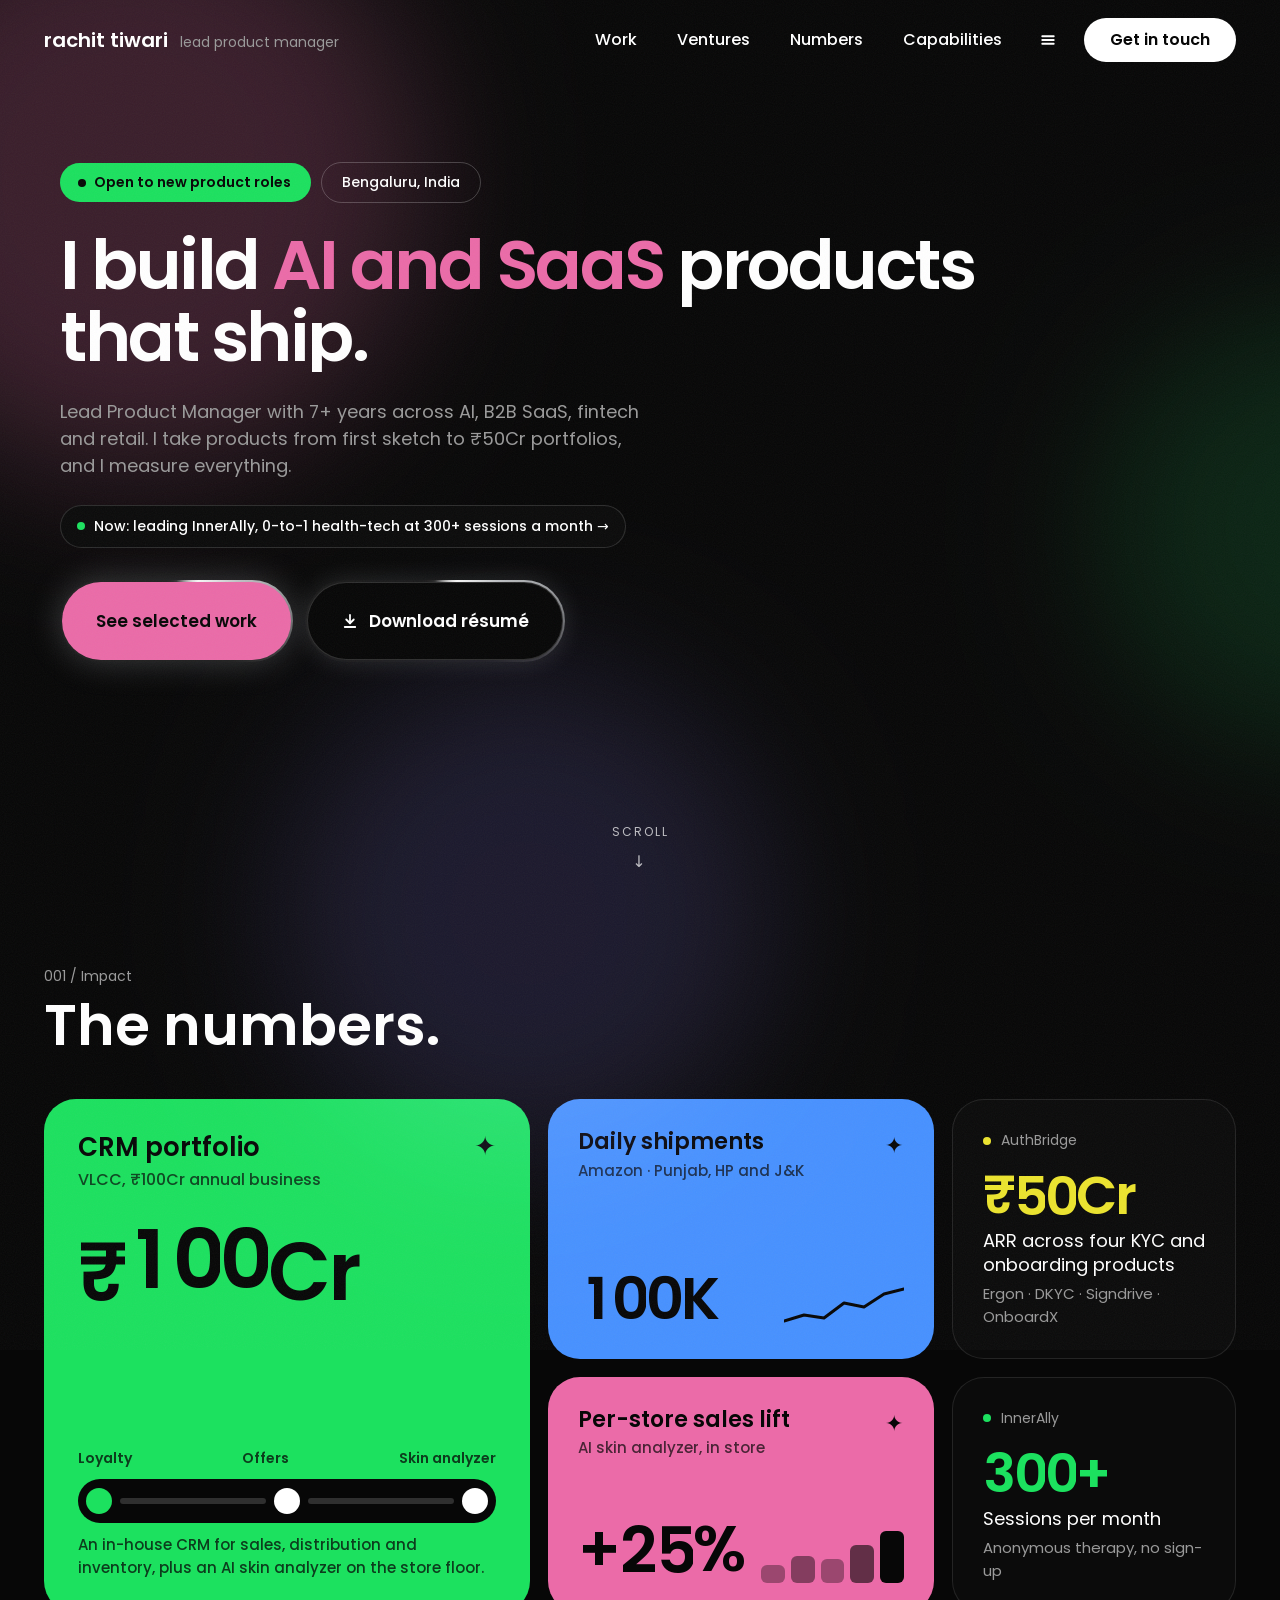
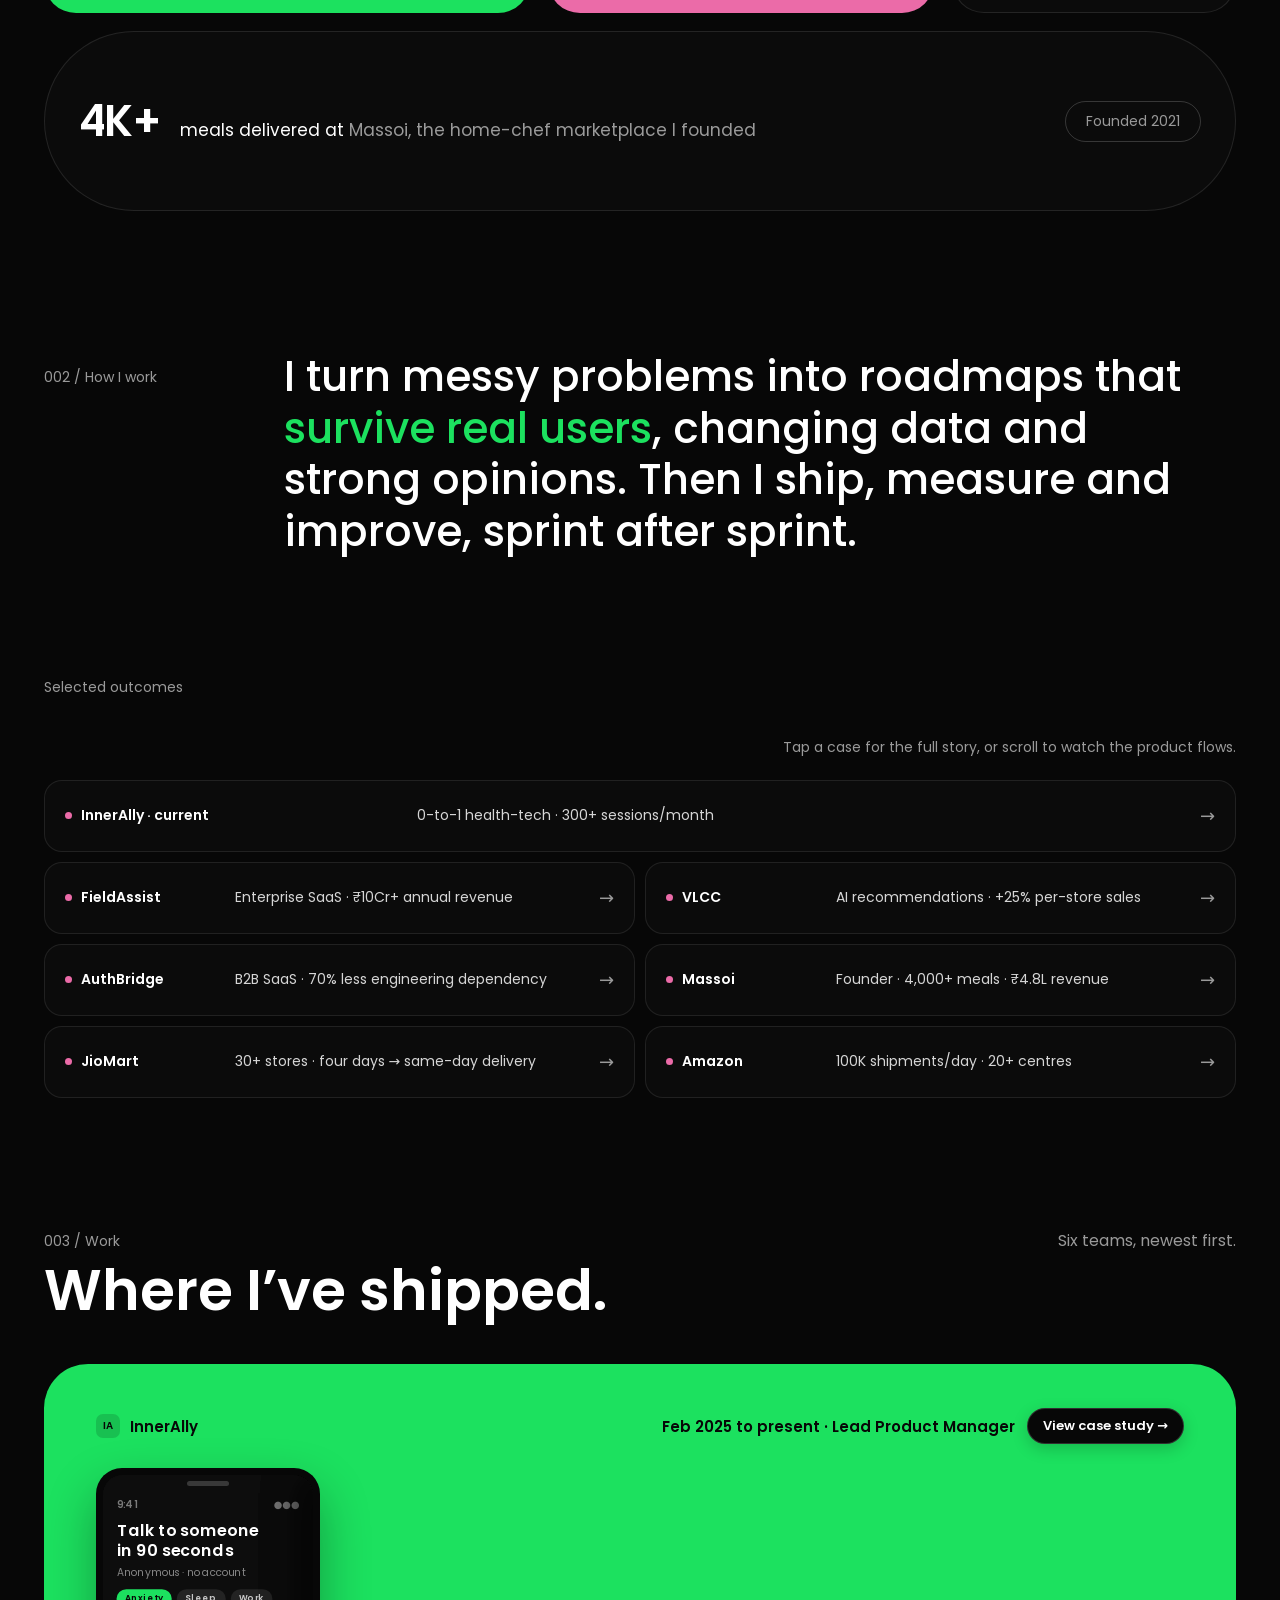
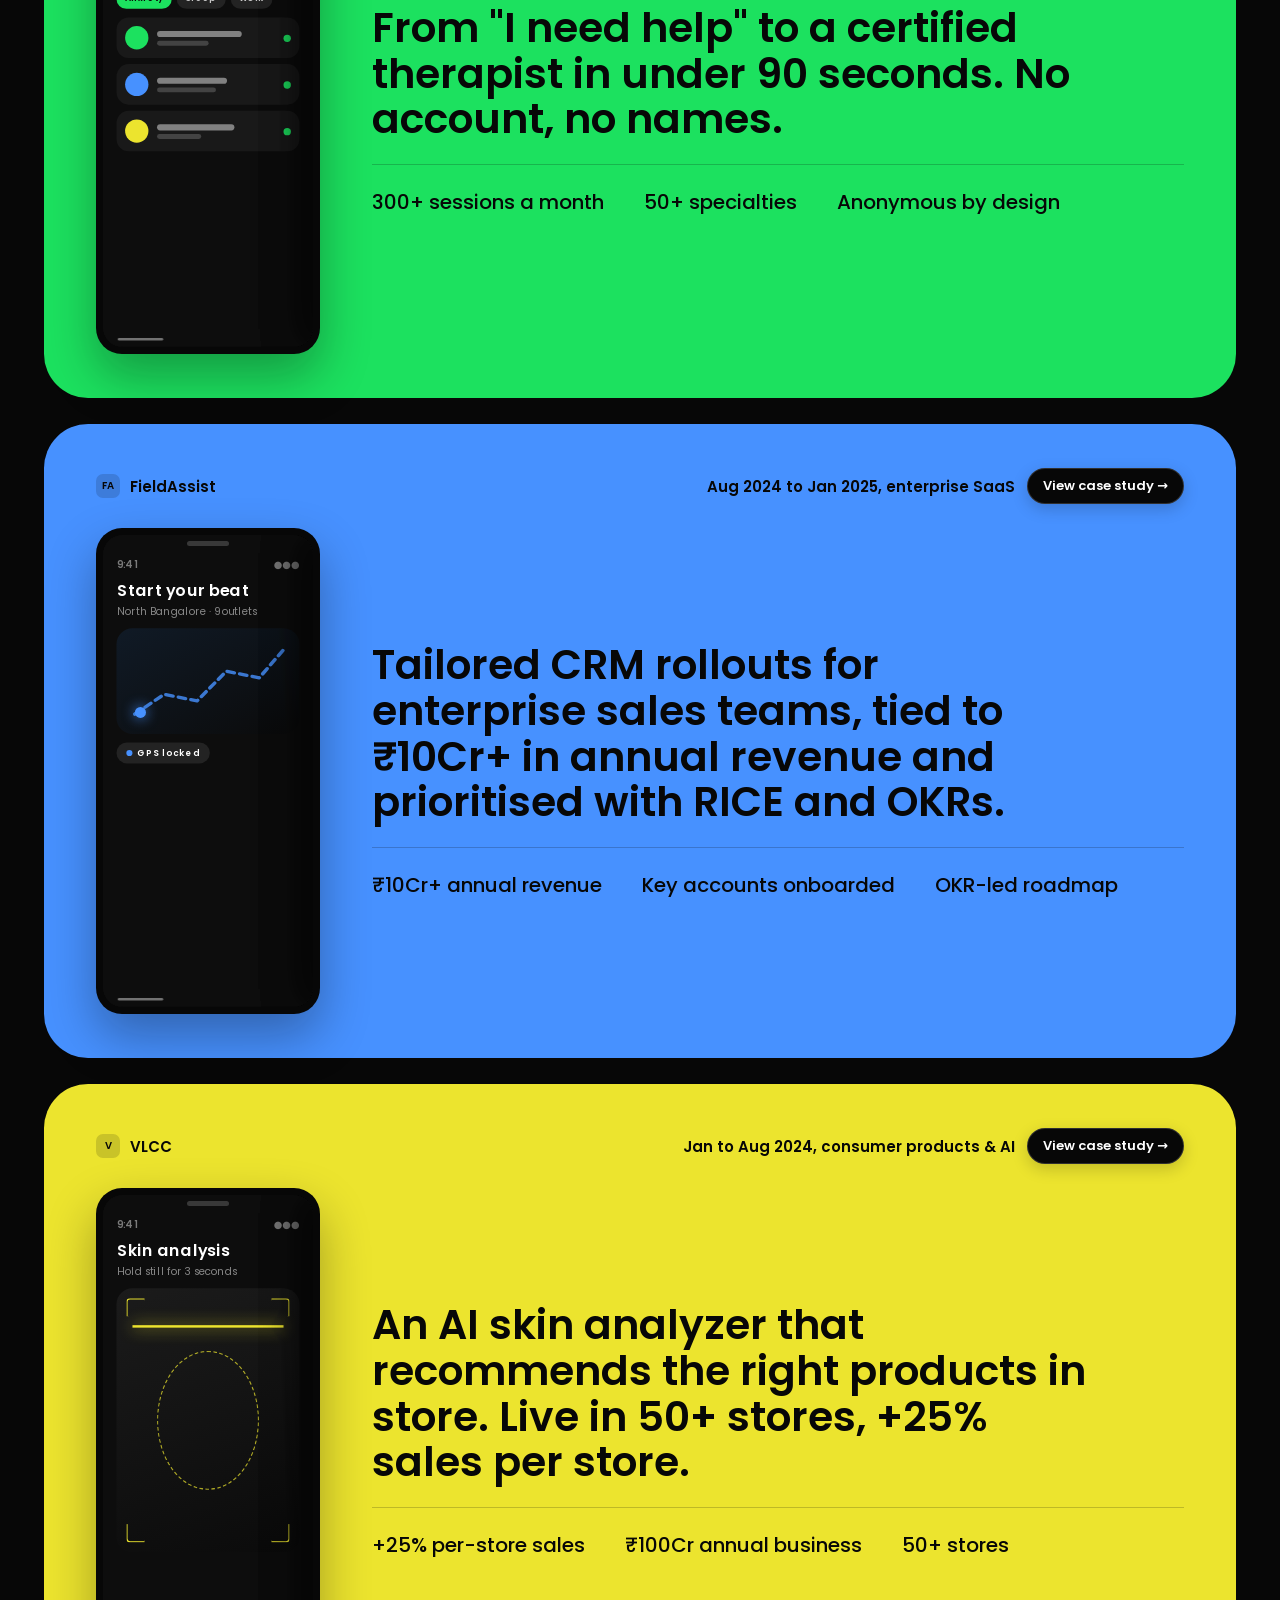
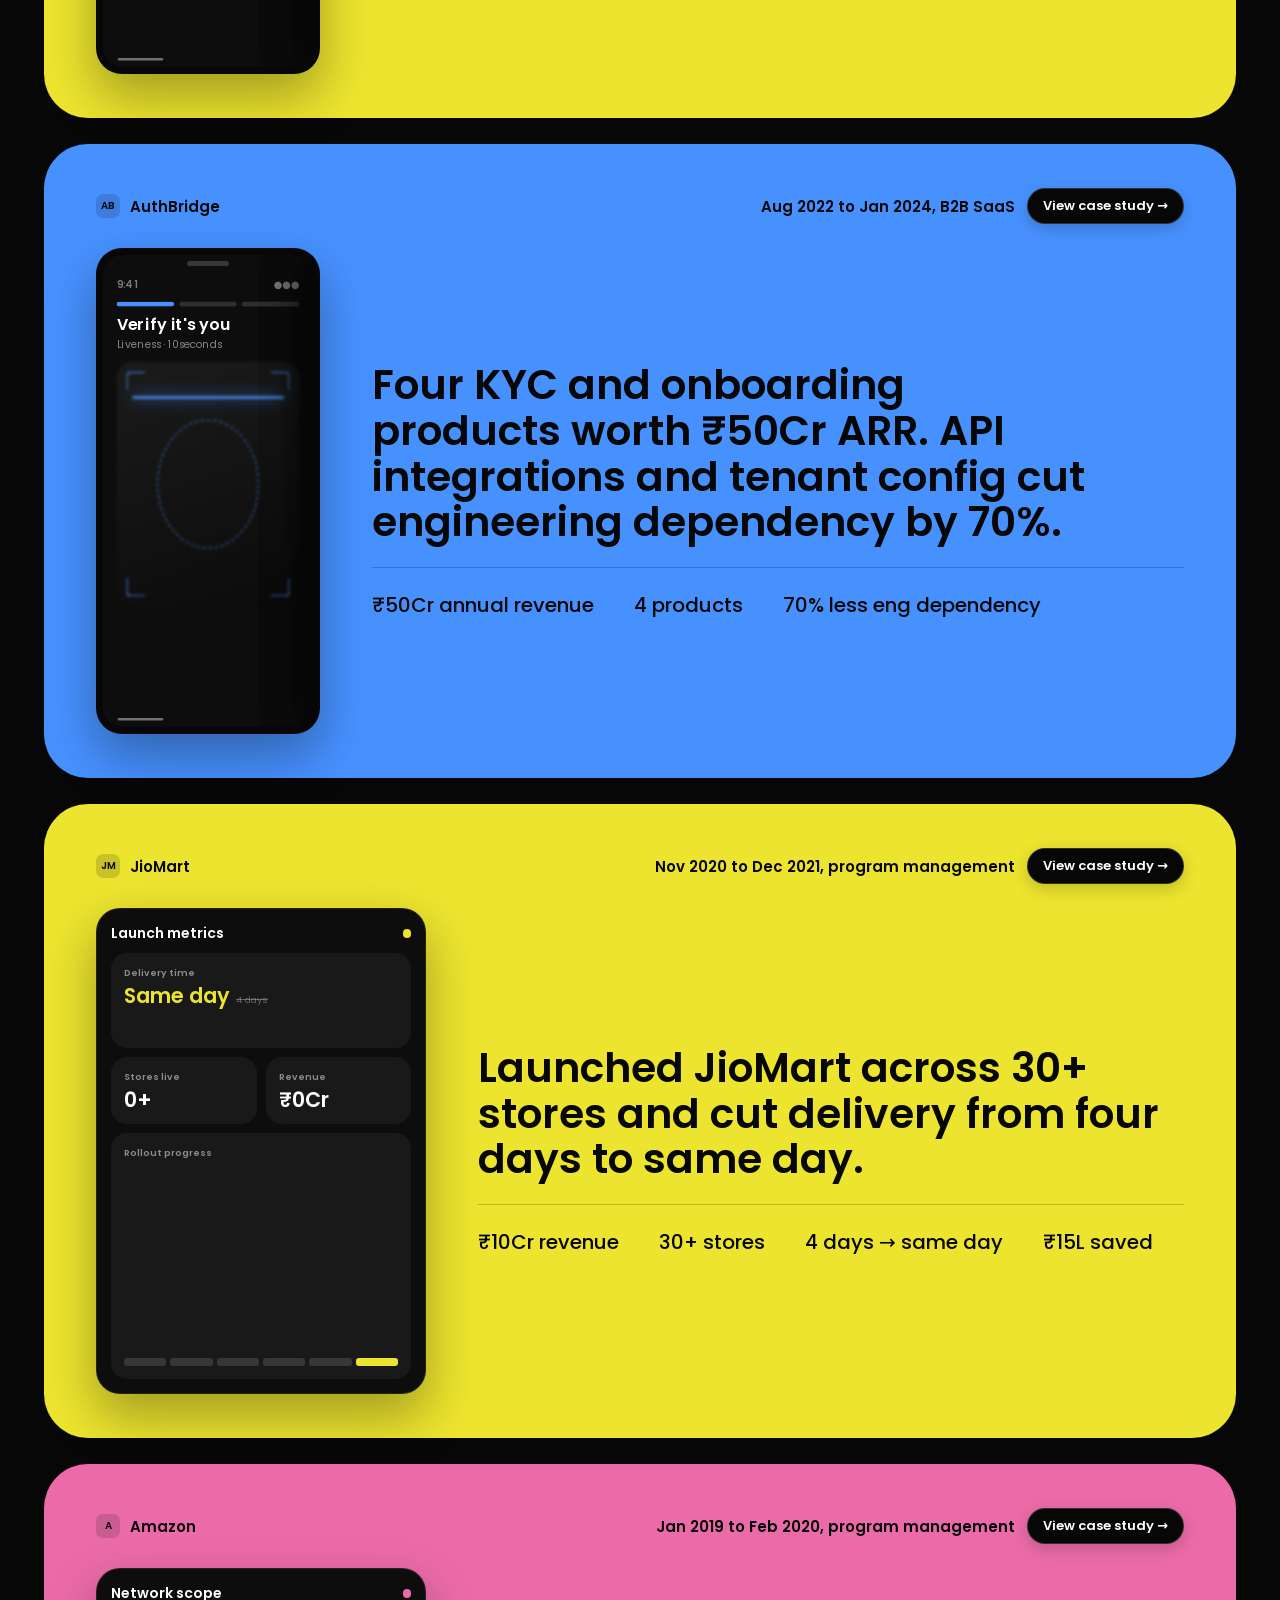
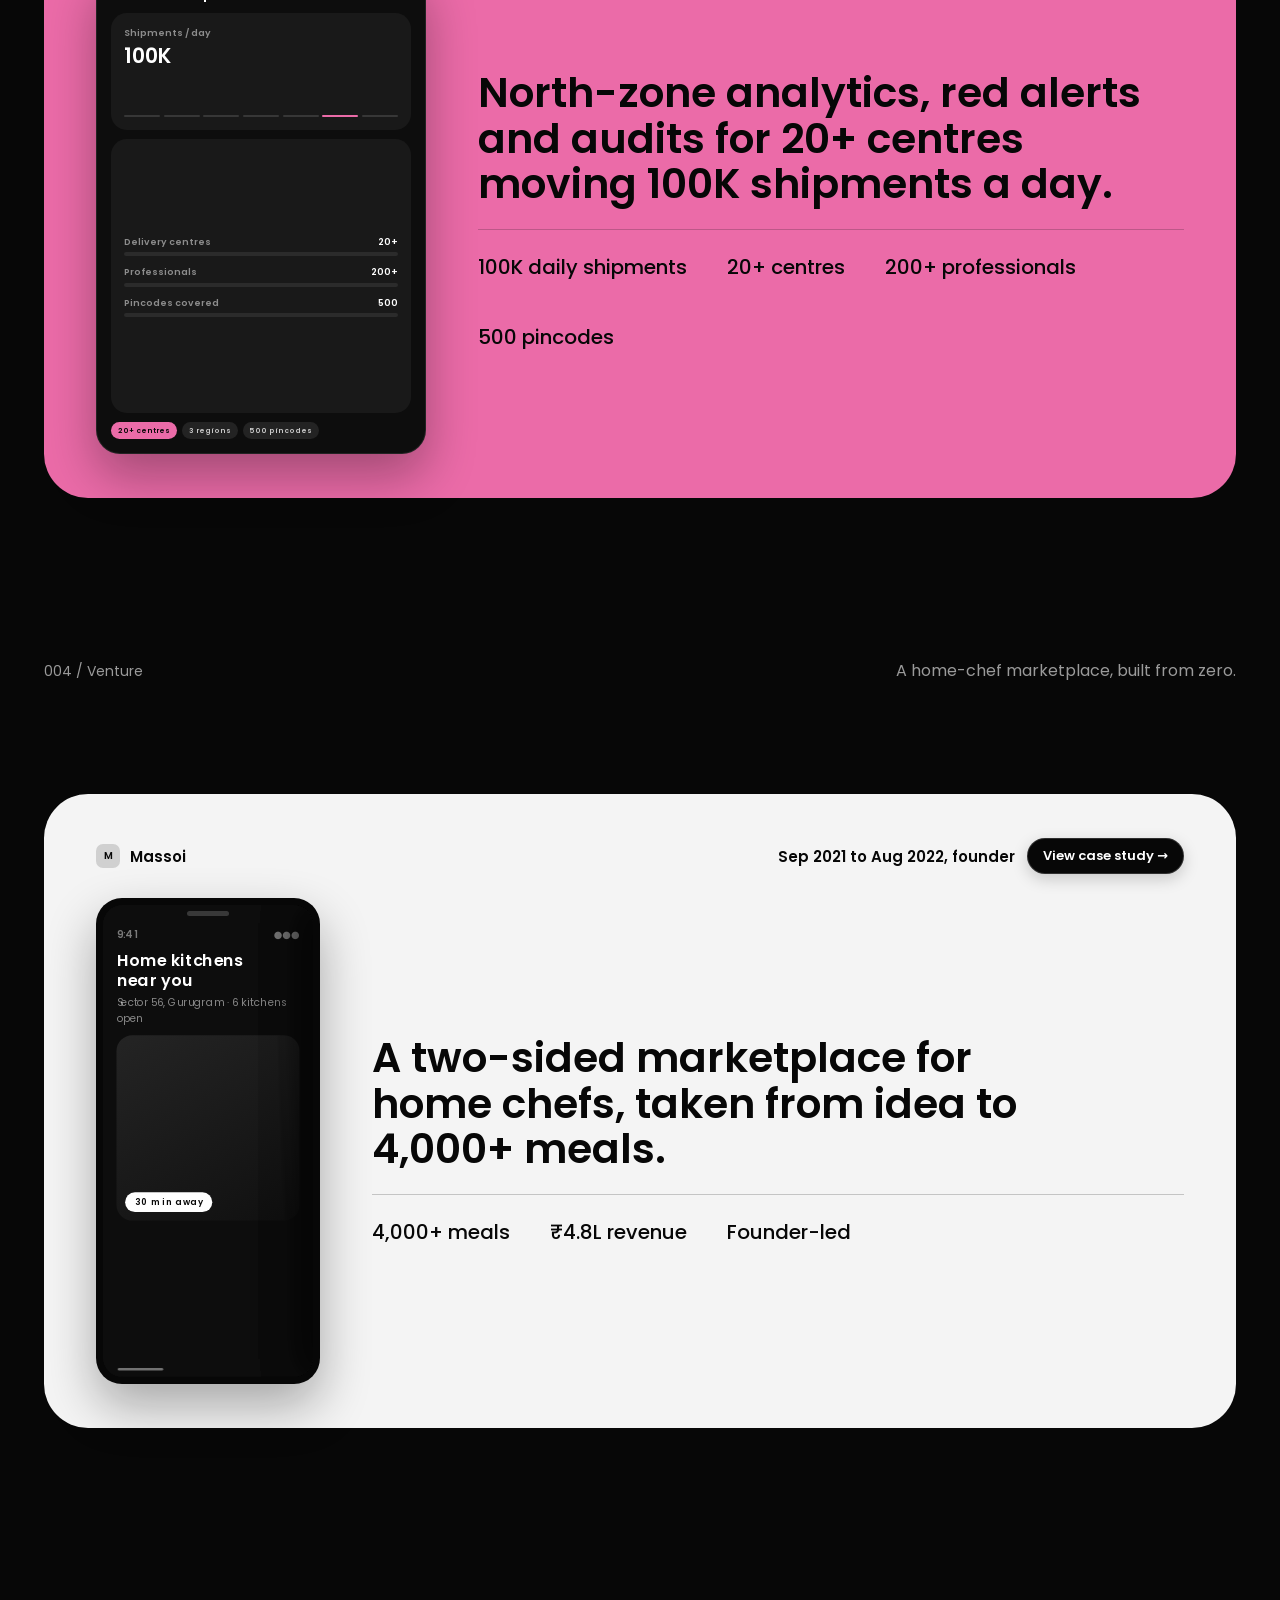
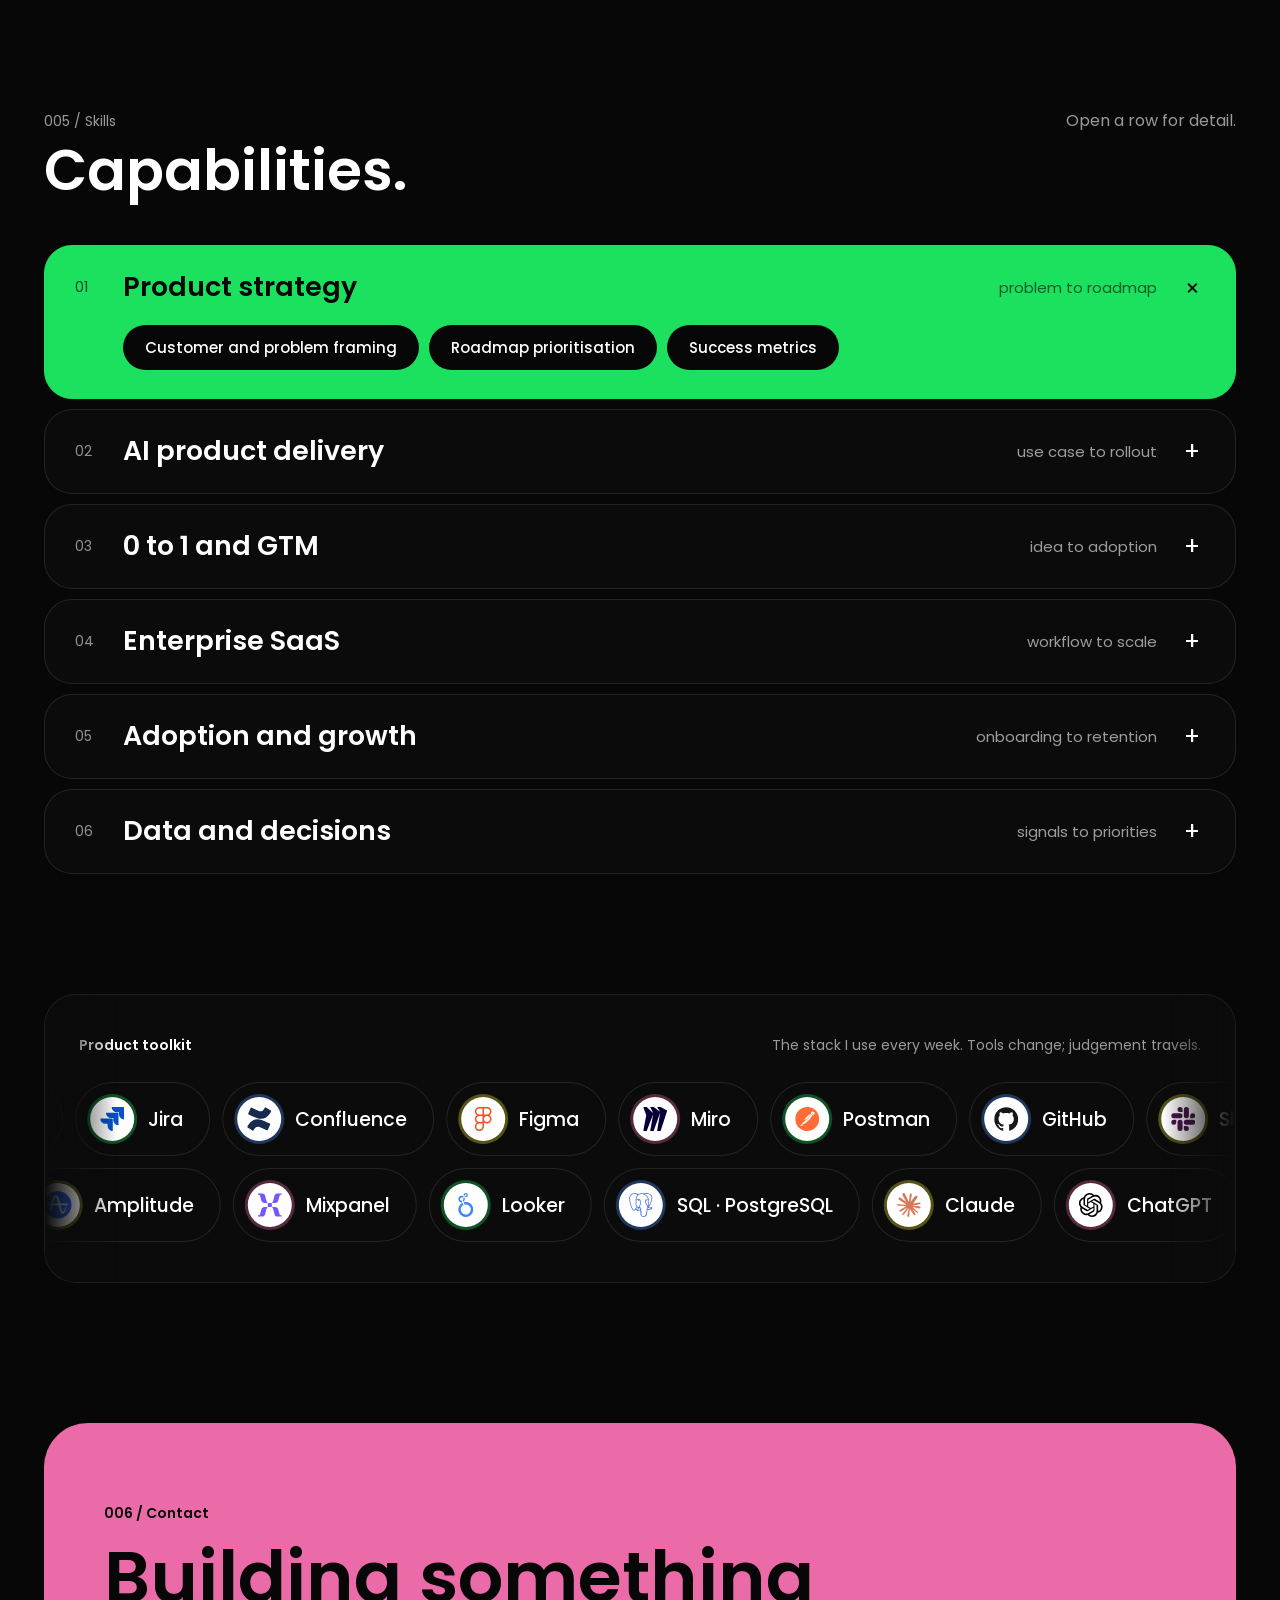
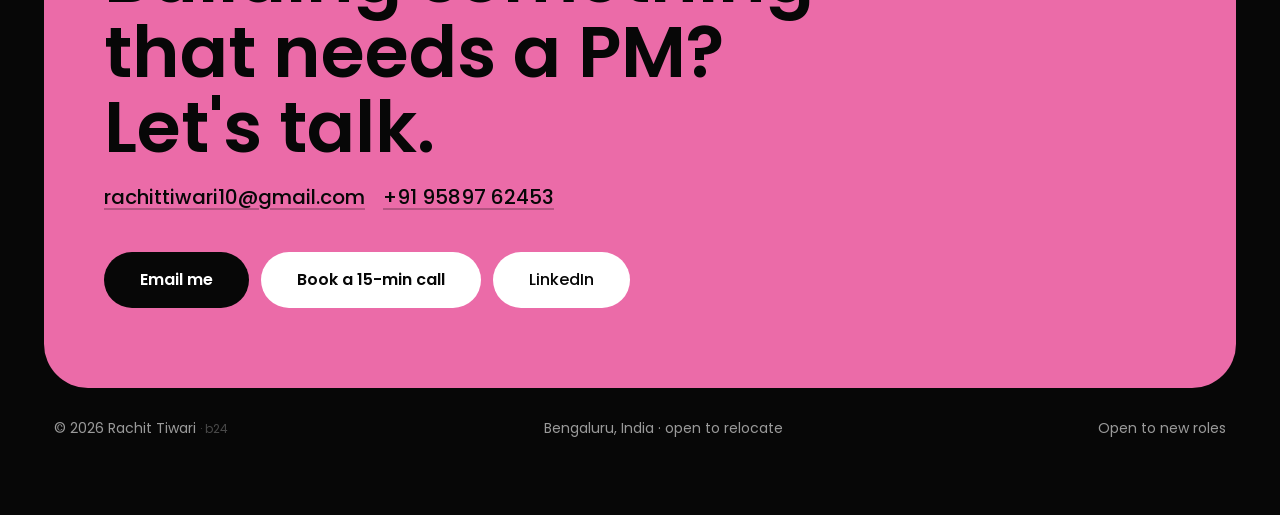
==== index.html @ f08860f2 "Résumé button: bounce, pulse and animated download arrow" ====
<!DOCTYPE html>
<html lang="en">
<head>
<meta charset="utf-8">
<meta name="viewport" content="width=device-width, initial-scale=1">
<title>Rachit Tiwari — Lead Product Manager | AI, SaaS &amp; 0-to-1</title>
<meta name="description" content="Lead Product Manager with 7+ years building AI, enterprise SaaS and 0-to-1 products. +25% per-store sales, ₹50Cr annual SaaS revenue and 300+ monthly sessions.">
<link rel="canonical" href="https://rachittiwari.com/">
<meta name="theme-color" content="#070707">
<meta name="darkreader-lock">
<script>
/* Keep the authored palette intact when a mobile dark-theme extension injects
   a fallback/filter stylesheet before it notices the opt-out above. */
(function () {
  var selector = 'style.darkreader, link.darkreader';
  function cleanInjectedTheme() {
    document.querySelectorAll(selector).forEach(function (el) { el.remove(); });
    var root = document.documentElement;
    root.removeAttribute('data-darkreader-mode');
    root.removeAttribute('data-darkreader-scheme');
    root.style.setProperty('filter', 'none', 'important');
    root.style.setProperty('-webkit-filter', 'none', 'important');
    if (document.body) {
      document.body.style.setProperty('filter', 'none', 'important');
      document.body.style.setProperty('-webkit-filter', 'none', 'important');
    }
  }
  cleanInjectedTheme();
  var themeObserver = new MutationObserver(cleanInjectedTheme);
  themeObserver.observe(document.head, { childList: true });
  var attributeObserver = new MutationObserver(cleanInjectedTheme);
  attributeObserver.observe(document.documentElement, { attributes: true, attributeFilter: ['data-darkreader-mode', 'data-darkreader-scheme'] });
  document.addEventListener('DOMContentLoaded', cleanInjectedTheme, { once: true });
})();
</script>
<meta property="og:title" content="Rachit Tiwari — Lead Product Manager">
<meta property="og:description" content="AI, enterprise SaaS and 0-to-1 products with measurable outcomes: +25% sales, ₹50Cr annual SaaS revenue and 300+ monthly sessions.">
<meta property="og:url" content="https://rachittiwari.com/">
<meta property="og:type" content="website">
<meta property="og:image" content="https://rachittiwari.com/og-portfolio.png">
<meta property="og:image:width" content="1200">
<meta property="og:image:height" content="630">
<meta property="og:image:alt" content="Rachit Tiwari — Lead Product Manager building AI, SaaS and 0-to-1 products">
<meta name="twitter:card" content="summary_large_image">
<meta name="twitter:title" content="Rachit Tiwari — Lead Product Manager">
<meta name="twitter:description" content="AI, enterprise SaaS and 0-to-1 products with measurable outcomes.">
<meta name="twitter:image" content="https://rachittiwari.com/og-portfolio.png">
<script type="application/ld+json">{"@context":"https://schema.org","@type":"Person","name":"Rachit Tiwari","url":"https://rachittiwari.com/","jobTitle":"Lead Product Manager","email":"mailto:rachittiwari10@gmail.com","sameAs":["https://www.linkedin.com/in/namesrachit/"],"knowsAbout":["AI product management","B2B SaaS","CRM","0-to-1 products","go-to-market strategy"]}</script>
<link rel="icon" type="image/svg+xml" href="data:image/svg+xml,<svg xmlns='http://www.w3.org/2000/svg' viewBox='0 0 24 24'><g transform='rotate(45 12 12)'><rect x='3.6' y='3.6' width='16.8' height='16.8' rx='5.4' fill='%23EB6BA8'/></g><ellipse cx='9.1' cy='12' rx='1.35' ry='2.6' fill='%23fff'/><ellipse cx='14.9' cy='12' rx='1.35' ry='2.6' fill='%23fff'/></svg>">
<link rel="icon" type="image/png" href="favicon.png?v=2">
<link rel="apple-touch-icon" href="apple-touch-icon.png?v=2">
<link rel="preconnect" href="https://fonts.googleapis.com">
<link rel="preconnect" href="https://fonts.gstatic.com" crossorigin>
<link rel="preload" as="style" href="https://fonts.googleapis.com/css2?family=Poppins:wght@400;500;600&display=swap">
<link href="https://fonts.googleapis.com/css2?family=Poppins:wght@400;500;600&display=swap" rel="stylesheet" media="print" onload="this.media='all'">
<noscript><link href="https://fonts.googleapis.com/css2?family=Poppins:wght@400;500;600&display=swap" rel="stylesheet"></noscript>
<style>
  html { scroll-behavior: smooth; }
  body { margin: 0; background: #070707; color: #fff; font-family: 'Poppins', system-ui, sans-serif; -webkit-font-smoothing: antialiased; }
  a { color: #EB6BA8; text-decoration: none; }
  a:hover { color: #fff; }
  #case-index, #work, #ventures, #numbers, #caps, #talk { scroll-margin-top: 90px; }
  @keyframes om-word { from { opacity: 0; transform: translateY(90%); } to { opacity: 1; transform: none; } }
  @keyframes om-rise { from { opacity: 0; transform: translateY(28px); } to { opacity: 1; transform: none; } }
  @keyframes om-bob { 0%,100% { transform: translateY(0); } 50% { transform: translateY(6px); } }
  @keyframes om-pulse { 0%,100% { opacity:.4; } 50% { opacity:1; } }
  @keyframes om-dash { to { stroke-dashoffset: 0; } }
  .om-w { display: inline-block; animation: om-word .8s cubic-bezier(.16,1,.3,1) both; }
  .om-load-1 { animation: om-rise .7s .05s cubic-bezier(.16,1,.3,1) both; }
  .om-load-3 { animation: om-rise .7s .6s cubic-bezier(.16,1,.3,1) both; }
  .om-load-4 { animation: om-rise .7s .75s cubic-bezier(.16,1,.3,1) both; }
  .hv-nav.on { background: #EB6BA8 !important; color: #070707 !important; }
  .hv-nav:hover { background: #212121 !important; }
  .hv-invert:hover { filter: brightness(.88); }
  .hv-tool:hover { background: #141414 !important; border-color: rgba(255,255,255,.28) !important; }
  .hv-bright:hover { filter: brightness(1.08); }
  .hv-ghost:hover { background: rgba(255,255,255,.1) !important; }
  .hv-card-yellow:hover { background: #141414 !important; border-color: #ECE42E !important; }
  .hv-card-green:hover { background: #141414 !important; border-color: #1CE15F !important; }
  .hv-wide:hover { background: #141414 !important; }
  .hv-glow:hover { filter: brightness(1.35); }
  .hv-dim:hover { filter: brightness(.9); }

  /* ---- hobby-projects disclosure (three-line minimiser) ----
     Tees lives under one hamburger, per the owner — the bar's
     hierarchy is now quiet text links → one three-line disclosure → one
     white CTA. <details>/<summary> so it opens without JS; a small script
     adds click-outside + Escape closing. New hobby projects = one more
     .more-item row. */
  .more { position: relative; }
  .more summary { list-style: none; }
  .more summary::-webkit-details-marker { display: none; }
  .more-btn { display: flex; align-items: center; padding: 12px 14px; border-radius: 999px; cursor: pointer; transition: background .2s ease; }
  .more-btn:hover { background: #212121; }
  .more[open] .more-btn { background: #212121; }
  .more-btn svg { display: block; width: 20px; height: 20px; fill: #fff; }
  /* idle: the three lines re-type once per 4s (site tempo), staggered like the
     tee bar; open: they morph into an ✕ with the signature easing */
  @keyframes more-line {
    0%, 78% { transform: scaleX(1); }
    84%     { transform: scaleX(.3); }
    90%     { transform: scaleX(1.06); }
    94%, 100% { transform: scaleX(1); }
  }
  .more-btn .ml {
    transform-box: fill-box; transform-origin: center;
    transition: transform .22s cubic-bezier(.16,1,.3,1), opacity .18s ease;
    animation: more-line 4s cubic-bezier(.16,1,.3,1) infinite;
  }
  .more-btn .ml2 { animation-delay: .12s; }
  .more-btn .ml3 { animation-delay: .24s; }
  .more-btn:hover .ml { animation-play-state: paused; }
  .more[open] .ml { animation: none; }
  .more[open] .ml1 { transform: translateY(4.5px) rotate(45deg); }
  .more[open] .ml2 { transform: scaleX(.2); opacity: 0; }
  .more[open] .ml3 { transform: translateY(-4.5px) rotate(-45deg); }
  /* the tee bar re-types the moment the menu opens (its idle loop is blank
     40% of the time — an open shouldn't land in the gap) */
  @keyframes tee-print-open {
    0%        { transform: scaleX(0);    opacity: 0; }
    7%        { transform: scaleX(1.07); opacity: 1; }
    12%, 88%  { transform: scaleX(1);    opacity: 1; }
    96%, 100% { transform: scaleX(0);    opacity: 0; }
  }
  .more[open] .tee-link .tee-line { animation-name: tee-print-open; }
  @media (prefers-reduced-motion: reduce) {
    .more-btn .ml { animation: none !important; transition: none; }
  }
  .more-menu { position: absolute; top: calc(100% + 10px); right: 0; min-width: 176px; background: #0B0B0B; border: 1px solid rgba(255,255,255,.09); border-radius: 18px; padding: 8px; box-shadow: 0 24px 60px rgba(0,0,0,.6); z-index: 80; animation: more-in .22s cubic-bezier(.16,1,.3,1) both; }
  @keyframes more-in { from { opacity: 0; transform: translateY(-6px); } to { opacity: 1; transform: none; } }
  .more-item { display: flex; align-items: center; gap: 11px; padding: 11px 14px; border-radius: 999px; font-size: 15px; font-weight: 500; color: #fff; transition: background .2s ease; }
  .more-item:hover { background: #141414; }
  .more-mobile-nav { display: none; }
  .more-menu__label { padding: 7px 14px 5px; color: #5c5c5c; font-size: 10px; font-weight: 600; letter-spacing: .11em; text-transform: uppercase; }
  .more-item__dot { width: 8px; height: 8px; flex: none; border-radius: 50%; background: #EB6BA8; }
  @media (max-width:820px) {
    #scroll { -webkit-overflow-scrolling: touch; touch-action: pan-y; }
    [data-card-shell] { position: relative !important; top: auto !important; }
    .more-menu { position: fixed; top: 66px; left: 20px; right: 20px; width: auto; }
    .more-mobile-nav { display: block; padding-bottom: 7px; margin-bottom: 7px; border-bottom: 1px solid rgba(255,255,255,.09); }
  }
  html.is-compact #scroll { -webkit-overflow-scrolling: touch; touch-action: pan-y; }
  html.is-compact [data-card-shell] { position: relative !important; top: auto !important; }
  html.is-compact .more-menu { position: fixed; top: 66px; left: 20px; right: 20px; width: auto; }
  html.is-compact .more-mobile-nav { display: block; padding-bottom: 7px; margin-bottom: 7px; border-bottom: 1px solid rgba(255,255,255,.09); }
  @media (max-width:820px) {
    .cap-head { display: grid !important; grid-template-columns: 26px minmax(0,1fr) 26px; column-gap: 14px !important; row-gap: 5px; }
    .cap-head [data-cap-n] { grid-column: 1; grid-row: 1; }
    .cap-head [data-cap-label] { grid-column: 2; grid-row: 1; }
    .cap-head [data-cap-plus] { grid-column: 3; grid-row: 1; }
    .cap-head [data-cap-aside] { display: block; grid-column: 2 / 4; grid-row: 2; font-size: 12px !important; }
  }
  html.is-compact .cap-head { display: grid !important; grid-template-columns: 26px minmax(0,1fr) 26px; column-gap: 14px !important; row-gap: 5px; }
  html.is-compact .cap-head [data-cap-n] { grid-column: 1; grid-row: 1; }
  html.is-compact .cap-head [data-cap-label] { grid-column: 2; grid-row: 1; }
  html.is-compact .cap-head [data-cap-plus] { grid-column: 3; grid-row: 1; }
  html.is-compact .cap-head [data-cap-aside] { display: block; grid-column: 2 / 4; grid-row: 2; font-size: 12px !important; }
  @media (prefers-reduced-motion: reduce) { .more-menu { animation: none; } }

  /* ---- Pokie Tees glyph (now a .more-item row) ----
     Single chest bar = the brand: one sentence, one tee. It types on once
     per 4s loop (the site's idle tempo) and freezes on hover. */
  @keyframes tee-print {
    0%, 40%   { transform: scaleX(0);    opacity: 0; }
    50%       { transform: scaleX(1.07); opacity: 1; }
    57%, 88%  { transform: scaleX(1);    opacity: 1; }
    96%, 100% { transform: scaleX(0);    opacity: 0; }
  }
  .tee-link svg { display: block; width: 20px; height: 20px; flex: none; }
  /* Solid fills, never hairline strokes — a hairline lands on fractional
     device pixels at this size and antialiases to grey. The body's own-colour
     round-join stroke exists only to round its corners. */
  .tee-link .tee-body {
    fill: #EB6BA8; stroke: #EB6BA8; stroke-width: 1.2;
    stroke-linejoin: round; stroke-linecap: round;
  }
  .tee-link .tee-line {
    fill: #fff;
    transform-box: fill-box;                   /* origin on the bar, not the viewport */
    transform-origin: left center;
    animation: tee-print 4s cubic-bezier(.16,1,.3,1) infinite;
  }
  .tee-link:hover .tee-line { animation-play-state: paused; }
  @media (prefers-reduced-motion: reduce) {
    .tee-link .tee-line { animation: none !important; transform: none; opacity: 1; }
  }

  /* ---- case-study overlay ----
     Clicking a #work or #ventures card opens its case study. Content lives in the CASES
     object in the end-of-body script; adding a study = one object + the
     card's data-case attribute. */
  .cs-pill { display:inline-flex; align-items:center; justify-content:center; min-height:34px; box-sizing:border-box; font-size:13px; font-weight:600; padding:7px 15px; border:1px solid rgba(255,255,255,.16); border-radius:999px; background:#070707; color:#fff; box-shadow:0 5px 16px rgba(7,7,7,.18); white-space:nowrap; transition:background .2s cubic-bezier(.16,1,.3,1), transform .2s cubic-bezier(.16,1,.3,1); }
  [data-case] { cursor: pointer; }
  [data-case]:hover .cs-pill { background:#212121; transform:translateX(2px); }
  [data-case]:active .cs-pill { transform:translateX(2px) scale(.98); }
  .case-back { position: fixed; inset: 0; z-index: 200; background: rgba(0,0,0,.66); display: none; align-items: flex-start; justify-content: center; overflow-y: auto; padding: clamp(16px, 5vh, 60px) clamp(12px, 3vw, 32px); }
  .case-back.on { display: flex; animation: case-fade .2s ease both; }
  @keyframes case-fade { from { opacity: 0; } to { opacity: 1; } }
  .case-card { width: min(780px, 100%); background: #0B0B0B; border: 1px solid rgba(255,255,255,.09); border-radius: 28px; padding: clamp(24px, 4vw, 44px); animation: case-rise .3s cubic-bezier(.16,1,.3,1) both; }
  .case-card:focus { outline: none; }
  @keyframes case-rise { from { opacity: 0; transform: translateY(16px); } to { opacity: 1; transform: none; } }
  .case-top { display: flex; align-items: flex-start; justify-content: space-between; gap: 14px; }
  .case-who { display: grid; grid-template-columns: 26px minmax(0,1fr); column-gap: 12px; row-gap: 2px; align-items: center; font-size: 15px; font-weight: 600; color: #fff; }
  .case-badge { grid-row: 1 / 3; width: 26px; height: 26px; border-radius: 8px; color: #070707; display: flex; align-items: center; justify-content: center; font-size: 10px; font-weight: 600; flex: none; }
  .case-sub { grid-column: 2; font-size: 13.5px; line-height: 1.45; color: #9A9A9A; font-weight: 400; }
  .case-x { width: 38px; height: 38px; flex: none; border-radius: 50%; border: 1px solid rgba(255,255,255,.14); background: transparent; color: #fff; font-size: 15px; display: grid; place-items: center; cursor: pointer; transition: background .2s ease; }
  .case-x:hover { background: #212121; }
  .case-h { margin: 26px 0 0; font-size: clamp(24px, 3.4vw, 34px); font-weight: 600; line-height: 1.16; color: #fff; }
  .case-body h4 { margin: 30px 0 10px; font-size: 13px; font-weight: 600; letter-spacing: .08em; text-transform: uppercase; color: #9A9A9A; }
  .case-body p { margin: 0; font-size: 15.5px; line-height: 1.7; color: #d6d6d6; }
  .case-chips { display: flex; flex-wrap: wrap; gap: 10px; margin-top: 30px; padding-top: 24px; border-top: 1px solid rgba(255,255,255,.09); }
  .case-chip { display: flex; align-items: center; gap: 8px; font-size: 13.5px; font-weight: 500; color: #fff; border: 1px solid rgba(255,255,255,.14); border-radius: 999px; padding: 8px 15px; }
  .case-chip .dot { width: 7px; height: 7px; border-radius: 50%; flex: none; }
  .case-actions { display:flex; align-items:center; gap:8px; flex:none; }
  .case-copy { min-height:38px; border:1px solid rgba(255,255,255,.14); border-radius:999px; padding:0 14px; background:transparent; color:#fff; font:500 12px/1 'Poppins',system-ui,sans-serif; cursor:pointer; transition:background .2s ease,border-color .2s ease; }
  .case-copy:hover { background:#212121; border-color:rgba(255,255,255,.22); }
  [data-case]:focus-visible, .case-index__item:focus-visible, .hero-current:focus-visible, .case-copy:focus-visible, .case-x:focus-visible { outline:2px solid #fff; outline-offset:4px; }
  @media (max-width:520px) {
    .case-actions { align-items:flex-end; flex-direction:column-reverse; }
    .case-copy { min-height:34px; padding:0 11px; font-size:11px; }
  }
  @media (prefers-reduced-motion: reduce) { .case-back.on, .case-card { animation: none; } }

  /* ---- hero: physics keyword pile ---- */
  .hero { position:relative; height:100vh; min-height:760px; overflow:hidden; background:#070707; margin-top:-78px }
  .hero__inner { position:relative; box-sizing:border-box; height:100%; display:flex; align-items:center; justify-content:center; padding:40px 44px 120px; max-width:1440px; margin:0 auto }
  .hero__plane { z-index:2; width:100%; max-width:1240px; display:flex }
  .hero__content { width:100%; padding:0 16px; display:flex; flex-direction:column; align-items:flex-start; gap:26px }
  .hero__pills { position:absolute; inset:0; z-index:3; pointer-events:none; overflow:hidden }
  .pill { position:absolute; top:0; left:0; font-size:16px; font-weight:600; padding:12px 24px; border-radius:999px; white-space:nowrap; visibility:hidden; will-change:transform; color:#070707 }
  .hero__h1 { margin:0; max-width:1000px; font-size:clamp(38px,5.4vw,84px); font-weight:600; line-height:1.03; letter-spacing:-2.5px; color:#fff }
  .hero__sub { margin:0; font-size:clamp(16px,1.4vw,20px); font-weight:400; color:#9A9A9A; max-width:600px; text-wrap:pretty }
  .hero-current { display:inline-flex; align-items:center; gap:9px; color:#fff; border:1px solid rgba(255,255,255,.14); background:#0B0B0B; border-radius:999px; padding:10px 16px; font-size:14px; font-weight:500; transition:background .2s ease,border-color .2s ease }
  .hero-current::before { content:''; width:8px; height:8px; border-radius:50%; background:#1CE15F; flex:none }
  .hero-current:hover { color:#fff; background:#141414; border-color:rgba(255,255,255,.24) }
  .hero__ctas { display:flex; gap:12px; margin-top:6px }
  .glow-ring { position:relative; display:inline-flex; padding:2px; border-radius:999px; overflow:hidden; isolation:isolate; background:rgba(255,255,255,.10); box-shadow:0 0 34px rgba(226,232,240,.22) }
  .glow-ring::before { content:''; position:absolute; inset:-80%; background:conic-gradient(from 0turn,rgba(226,232,240,0) 0turn,rgba(255,255,255,.9) .08turn,rgba(203,213,225,.5) .16turn,rgba(226,232,240,0) .3turn,rgba(226,232,240,0) 1turn); animation:ring 3.8s linear infinite }
  .glow-ring::after { content:''; position:absolute; inset:-80%; background:conic-gradient(from 0turn,rgba(226,232,240,0) 0turn,rgba(255,255,255,.75) .09turn,rgba(226,232,240,0) .34turn,rgba(226,232,240,0) 1turn); filter:blur(7px); animation:ring 3.8s linear infinite }
  .glow-ring--ghost { background:rgba(255,255,255,.08); box-shadow:0 0 26px rgba(226,232,240,.14) }
  .glow-ring--ghost::before, .glow-ring--ghost::after { animation-duration:5s }
  @keyframes ring { to { transform:rotate(1turn) } }
  .btn { position:relative; z-index:1; border-radius:999px; font-size:17px; font-weight:600; display:inline-flex; align-items:center; justify-content:center; min-height:44px }
  .btn--primary { background:#EB6BA8; color:#070707; padding:17px 34px; transition:filter .2s }
  .btn--primary:hover { filter:brightness(1.08); color:#070707 }
  .btn--ghost { background:#070707; color:#fff; border:1px solid rgba(255,255,255,.16); padding:16px 33px; transition:background .2s }
  .btn--ghost:hover { background:#141414; color:#fff }
  @media (max-width:820px) {
    /* top-aligned compact hero sized to the visible viewport, pills on screen */
    .hero { height:auto; min-height:100vh; min-height:100dvh }
    .hero__inner { height:auto; min-height:100vh; min-height:100dvh; align-items:flex-start; padding:96px 16px 120px }
    .hero__content { gap:16px }
    .hero__sub { font-size:15.5px }
    .btn--primary { padding:13px 26px }
    .btn--ghost { padding:12px 25px }
    .hero__pills { z-index:1 }
    .pill { font-size:12.5px; padding:8px 15px }
    .hero__content { padding:0 }
    .hero__ctas { flex-direction:column; width:100% }
    .glow-ring { width:auto; align-self:flex-start }
    .btn { width:auto; text-align:center; font-size:15px; min-height:0 }
    .btn--primary { padding:13px 24px }
    .btn--ghost { padding:12px 23px }
    .hero__h1 { font-size:38px; letter-spacing:-1px }
  }
  /* desktop-site-mode on a phone: same mobile rules, keyed off the class */
  html.is-compact .hero { height:auto; min-height:100vh; min-height:100dvh }
  html.is-compact .hero__inner { height:auto; min-height:100vh; min-height:100dvh; align-items:flex-start; padding:96px 16px 120px }
  html.is-compact .hero__content { gap:16px }
  html.is-compact .hero__sub { font-size:15.5px }
  html.is-compact .btn--primary { padding:13px 26px }
  html.is-compact .btn--ghost { padding:12px 25px }
  html.is-compact .hero__pills { z-index:1 }
  html.is-compact .pill { font-size:12.5px; padding:8px 15px }
  html.is-compact .hero__content { padding:0 }
  html.is-compact .hero__ctas { flex-direction:column; width:100% }
  html.is-compact .glow-ring { width:auto; align-self:flex-start }
  html.is-compact .btn { width:auto; text-align:center; font-size:15px; min-height:0 }
  html.is-compact .btn--primary { padding:13px 24px }
  html.is-compact .btn--ghost { padding:12px 23px }
  html.is-compact .hero__h1 { font-size:38px; letter-spacing:-1px }

  @media (prefers-reduced-motion:reduce) {
    .glow-ring::before, .glow-ring::after { animation:none }
  }

  /* ---- quick case index ---- */
  .case-index { padding:0 0 110px }
  .case-index__head { display:flex; align-items:flex-end; justify-content:space-between; gap:24px; margin-bottom:22px }
  .case-index__grid { display:grid; grid-template-columns:repeat(2,minmax(0,1fr)); gap:10px }
  .case-index__item { display:grid; grid-template-columns:minmax(110px,.7fr) minmax(0,1.6fr) auto; align-items:center; gap:18px; min-height:72px; box-sizing:border-box; padding:16px 20px; color:#fff; background:#0B0B0B; border:1px solid rgba(255,255,255,.09); border-radius:18px; transition:background .2s cubic-bezier(.16,1,.3,1),border-color .2s ease,transform .2s cubic-bezier(.16,1,.3,1) }
  .case-index__item:hover { color:#fff; background:#141414; border-color:rgba(255,255,255,.18); transform:translateY(-2px) }
  .case-index__item:first-child { grid-column:1 / -1 }
  .case-index__name { display:flex; align-items:center; gap:9px; font-size:14px; font-weight:600 }
  .case-index__name::before { content:''; width:7px; height:7px; border-radius:50%; background:#EB6BA8; flex:none }
  .case-index__result { min-width:0; color:#d6d6d6; font-size:14px; line-height:1.45 }
  .case-index__arrow { color:#9A9A9A; font-size:18px }
  .contact-details { display:flex; align-items:center; gap:10px 18px; flex-wrap:wrap }
  .contact-details a { color:#070707; font-size:20px; font-weight:500; text-decoration:underline; text-decoration-color:rgba(7,7,7,.24); text-underline-offset:4px }
  .contact-details a:hover { color:#070707; text-decoration-color:#070707 }
  @media (max-width:820px) {
    .hero-current { font-size:12.5px; line-height:1.35; padding:9px 13px; border-radius:16px }
    .case-index { padding:0 0 70px }
    .case-index__head { align-items:flex-start; flex-direction:column; gap:8px }
    .case-index__grid { grid-template-columns:1fr }
    .case-index__item:first-child { grid-column:auto }
    .case-index__item { grid-template-columns:1fr auto; gap:4px 14px; padding:15px 16px; border-radius:16px }
    .case-index__result { grid-column:1; font-size:13px }
    .case-index__arrow { grid-column:2; grid-row:1 / 3 }
    .contact-details { flex-direction:column; align-items:flex-start; gap:8px }
    .contact-details a { font-size:16px }
  }


  /* ---- app flow screens ---- */
  [data-flow]::before{content:'';position:absolute;left:12px;bottom:5px;z-index:12;width:calc((100% - 24px)/4);height:2px;border-radius:99px;background:rgba(255,255,255,.42);transition:width .55s cubic-bezier(.16,1,.3,1);pointer-events:none}
  [data-flow].fs-push::before{width:calc((100% - 24px)*.5)}
  [data-flow].fs-push2::before{width:calc((100% - 24px)*.75)}
  [data-flow].fs-push3::before{width:calc(100% - 24px)}
  [data-fscreen]{position:absolute;inset:0;display:flex;flex-direction:column;gap:7px;padding:19px 11px 11px;background:#0D0D0D;box-shadow:-12px 0 30px rgba(0,0,0,.28);will-change:transform,opacity;transition:transform .52s cubic-bezier(.16,1,.3,1),opacity .52s cubic-bezier(.16,1,.3,1)}
  [data-fscreen="2"],[data-fscreen="3"],[data-fscreen="4"]{transform:translateX(100%)}
  [data-flow].fs-push [data-fscreen="1"]{transform:translateX(-20%) scale(.98);opacity:.24}
  [data-flow].fs-push [data-fscreen="2"]{transform:none}
  [data-flow].fs-push2 [data-fscreen="2"]{transform:translateX(-20%) scale(.98);opacity:.24}
  [data-flow].fs-push2 [data-fscreen="3"]{transform:none}
  [data-flow].fs-push3 [data-fscreen="1"]{opacity:0}
  [data-flow].fs-push3 [data-fscreen="3"]{transform:translateX(-20%) scale(.98);opacity:.24}
  [data-flow].fs-push3 [data-fscreen="4"]{transform:none}
  .fs4-ok{width:38px;height:38px;border-radius:50%;display:grid;place-items:center;margin:14px auto 2px;color:#070707;font-size:20px;font-weight:700}
  [data-flow].fs-live .fs4-ok.fs-in{animation:fs4pop .7s cubic-bezier(.16,1,.3,1)}
  @keyframes fs4pop{0%{transform:scale(.3)}60%{transform:scale(1.15)}100%{transform:scale(1)}}
  .fs4-t{color:#fff;font-size:10px;font-weight:600;text-align:center;line-height:1.3}
  .fs4-s{color:rgba(255,255,255,.55);font-size:7.4px;text-align:center;line-height:1.4}
  .fs4-m{display:flex;justify-content:space-between;align-items:baseline;background:rgba(255,255,255,.06);border-radius:8px;padding:7px 8px}
  .fs4-m span:first-child{color:rgba(255,255,255,.6);font-size:7px}.fs4-m span:last-child{font-size:12px;font-weight:700}
  .fs4-bar{height:4px;border-radius:9px;background:rgba(255,255,255,.08);overflow:hidden}.fs4-bar i{display:block;height:100%;width:0;border-radius:9px;transition:width 1.1s cubic-bezier(.16,1,.3,1)}
  [data-fstep]{opacity:0;transform:translateY(9px);filter:blur(1.5px);transition:opacity .38s cubic-bezier(.16,1,.3,1),transform .46s cubic-bezier(.16,1,.3,1),filter .38s ease,width .7s cubic-bezier(.16,1,.3,1),left 1.25s cubic-bezier(.16,1,.3,1),background .35s,color .35s}
  [data-fstep].fs-in{opacity:1;transform:none;filter:none}
  [data-fstep] [data-fstep]{opacity:1;transform:none;filter:none}
  [data-tap].fs-press{animation:fs-press .58s cubic-bezier(.16,1,.3,1)}
  [data-fripple]{z-index:20;box-shadow:0 0 0 1px rgba(255,255,255,.82),0 4px 14px rgba(0,0,0,.42)}
  [data-fripple].fs-tapping{animation:fs-tap .72s cubic-bezier(.16,1,.3,1)}
  @keyframes fs-press{0%,100%{transform:scale(1)}42%{transform:scale(.95);filter:brightness(1.12)}}
  @keyframes fs-tap{0%{transform:scale(.2);opacity:0}20%{transform:scale(.46);opacity:.95}48%{transform:scale(.34);opacity:1}100%{transform:scale(2.15);opacity:0}}
  @keyframes fs-scan{0%{top:14%}100%{top:80%}}
  @keyframes fs-pulse{0%{transform:scale(.62);opacity:.75}100%{transform:scale(1.5);opacity:0}}
  @keyframes fs-wave{0%,100%{transform:scaleY(.35)}50%{transform:scaleY(1)}}
  [data-flow] [data-fscan]{animation:none}
  [data-flow].fs-live [data-fscan]{animation:fs-scan 2.1s cubic-bezier(.16,1,.3,1) infinite alternate}
  [data-flow].fs-live [data-fpulse]{animation:fs-pulse 1.8s ease-out infinite}
  [data-flow].fs-live [data-fwave]{animation:fs-wave .9s ease-in-out infinite}
  

  /* RESUME CTA ATTENTION (bounce + pulse) */
  .resume-cta { animation: resumeBounce 3.6s cubic-bezier(.28,.84,.42,1) 1.8s infinite, resumePulse 3.6s ease-out 1.8s infinite; will-change: transform }
  .resume-cta > a { display:inline-flex; align-items:center; gap:10px }
  .resume-cta__ico { flex:none; animation: resumeArrow 1.4s ease-in-out infinite }
  .resume-cta:hover, .resume-cta:focus-within { animation-play-state: paused }
  @keyframes resumeBounce { 0%,62%,100% { transform: translateY(0) } 68% { transform: translateY(-14px) } 74% { transform: translateY(0) } 79% { transform: translateY(-6px) } 84% { transform: translateY(0) } 88% { transform: translateY(-2px) } 92% { transform: translateY(0) } }
  @keyframes resumePulse { 0%,62% { box-shadow: 0 0 26px rgba(226,232,240,.14), 0 0 0 0 rgba(235,107,168,0) } 70% { box-shadow: 0 0 26px rgba(226,232,240,.14), 0 0 0 0 rgba(235,107,168,.6) } 100% { box-shadow: 0 0 26px rgba(226,232,240,.14), 0 0 0 20px rgba(235,107,168,0) } }
  @keyframes resumeArrow { 0%,100% { transform: translateY(-2px) } 50% { transform: translateY(2px) } }
  @media (prefers-reduced-motion: reduce) { .resume-cta { animation-duration: 6s } }
</style>
<noscript><style>#loader { display: none !important; }</style></noscript>
</head>
<body>

<script>/* failsafe: the decorative loader can never block the page */
(function(){function kill(){var l=document.getElementById('loader');if(l&&l.parentNode){l.style.transition='opacity .3s';l.style.opacity='0';setTimeout(function(){if(l.parentNode)l.parentNode.removeChild(l)},320)}}
setTimeout(kill,2500);window.addEventListener('error',function(){setTimeout(kill,300)});window.addEventListener('pageshow',function(e){if(e.persisted)kill()});})();</script>
<div id="scroll" style="position:relative; background:#070707; overflow-x:clip">
  <div id="loader" data-mob="padding:28px 20px" style="position:fixed; inset:0; z-index:200; background:#070707; display:flex; flex-direction:column; justify-content:space-between; padding:44px; transition:transform .5s cubic-bezier(.76,0,.24,1)">
    <div style="display:flex; align-items:baseline; justify-content:space-between; gap:16px">
      <span style="font-size:20px; font-weight:600; color:#fff">rachit tiwari</span>
      <span data-mob="display:none" style="font-size:14px; color:#9A9A9A">lead product manager</span>
    </div>
    <div style="display:flex; align-items:flex-end; justify-content:space-between; gap:24px; flex-wrap:wrap">
      <div data-mob="font-size:56px" style="display:flex; align-items:baseline; gap:6px; color:#fff; font-size:clamp(64px,11vw,150px); font-weight:600; letter-spacing:-4px; line-height:.9">
        <span id="load-num">0</span><span style="color:#EB6BA8">%</span>
      </div>
      <span data-mob="font-size:14px" style="font-size:16px; color:#9A9A9A; padding-bottom:12px">AI and SaaS product work, loading</span>
    </div>
    <div style="height:4px; background:rgba(255,255,255,.12); border-radius:999px; overflow:hidden">
      <div id="load-bar" style="height:100%; width:0%; background:#1CE15F; border-radius:999px"></div>
    </div>
  </div>

  <div id="progress" style="position:fixed; top:0; left:0; right:0; height:3px; background:#EB6BA8; transform-origin:left center; transform:scaleX(0); z-index:60"></div>

  <div id="bar" style="position:sticky; top:0; z-index:50; transition:background .3s ease">
    <div data-mob="padding:14px 20px" style="max-width:1360px; margin:0 auto; display:flex; align-items:center; justify-content:space-between; gap:12px; padding:18px 44px">
      <div style="display:flex; align-items:baseline; gap:12px">
        <span style="font-size:20px; font-weight:600">rachit tiwari</span>
        <span data-mob="display:none" style="font-size:14px; color:#9A9A9A">lead product manager</span>
      </div>
      <div id="nav" style="display:flex; align-items:center; gap:4px">
        <a href="#work" data-nav="work" data-flip class="hv-nav" data-mob="display:none" style="font-size:16px; font-weight:500; padding:12px 18px; border-radius:999px; color:#fff; transition:background .2s ease, color .2s ease">Work</a>
        <a href="#ventures" data-nav="ventures" data-flip class="hv-nav" data-mob="display:none" style="font-size:16px; font-weight:500; padding:12px 18px; border-radius:999px; color:#fff; transition:background .2s ease, color .2s ease">Ventures</a>
        <a href="#numbers" data-nav="numbers" data-flip class="hv-nav" data-mob="display:none" style="font-size:16px; font-weight:500; padding:12px 18px; border-radius:999px; color:#fff; transition:background .2s ease, color .2s ease">Numbers</a>
        <a href="#caps" data-nav="caps" data-flip class="hv-nav" data-mob="display:none" style="font-size:16px; font-weight:500; padding:12px 18px; border-radius:999px; color:#fff; transition:background .2s ease, color .2s ease">Capabilities</a>
        <details class="more" id="moreMenu">
          <summary class="more-btn" aria-label="Menu" title="Menu">
            <svg viewBox="0 0 24 24" aria-hidden="true">
              <rect class="ml ml1" x="4" y="6.4" width="16" height="2.2" rx="1.1"></rect>
              <rect class="ml ml2" x="4" y="10.9" width="16" height="2.2" rx="1.1"></rect>
              <rect class="ml ml3" x="4" y="15.4" width="16" height="2.2" rx="1.1"></rect>
            </svg>
          </summary>
          <div class="more-menu">
            <nav class="more-mobile-nav" aria-label="Portfolio sections">
              <div class="more-menu__label">Portfolio</div>
              <a class="more-item" href="#work"><span class="more-item__dot"></span><span>Work</span></a>
              <a class="more-item" href="#ventures"><span class="more-item__dot"></span><span>Ventures</span></a>
              <a class="more-item" href="#numbers"><span class="more-item__dot"></span><span>Numbers</span></a>
              <a class="more-item" href="#caps"><span class="more-item__dot"></span><span>Capabilities</span></a>
            </nav>
            <div class="more-menu__label">Quick links</div>
            <a class="more-item" href="Rachit-Tiwari-Resume.pdf" download><span class="more-item__dot"></span><span>Download résumé</span></a>
            <a class="more-item" href="https://cal.com/rachittiwari/15min-intro-call" target="_blank" rel="noopener"><span class="more-item__dot"></span><span>Book a 15-min call</span></a>
            <a class="more-item" href="https://www.linkedin.com/in/namesrachit/" target="_blank" rel="noopener"><span class="more-item__dot"></span><span>LinkedIn</span></a>
          </div>
        </details>
        <a href="#talk" data-flip class="hv-invert" data-mob="padding:11px 20px; font-size:15px; margin-left:0" style="background:#fff; color:#070707; font-size:16px; font-weight:600; padding:12px 26px; border-radius:999px; margin-left:8px">Get in touch</a>
      </div>
    </div>
  </div>

  <section class="hero">
    <div class="hero__inner" id="hero">
      <div class="hero__plane" data-plx data-depth="22">
        <div class="hero__content">
          <div class="om-load-1" style="display:flex; gap:10px; align-items:center; flex-wrap:wrap">
            <span style="position:relative; background:#1CE15F; color:#070707; font-size:14px; font-weight:600; padding:9px 20px 9px 34px; border-radius:999px">
              <span style="position:absolute; left:18px; top:50%; margin-top:-4px; width:8px; height:8px; border-radius:50%; background:#070707; animation:om-pulse 2s ease-in-out infinite"></span>Open to new product roles
            </span>
            <span style="border:1px solid rgba(255,255,255,.22); color:#fff; font-size:14px; font-weight:500; padding:9px 20px; border-radius:999px">Bengaluru, India</span>
          </div>

          <h1 class="hero__h1" style="overflow:hidden">
            <span class="om-w" style="animation-delay:.12s">I</span> <span class="om-w" style="animation-delay:.17s">build</span> <span class="om-w" style="animation-delay:.22s; color:#EB6BA8">AI</span> <span class="om-w" style="animation-delay:.27s; color:#EB6BA8">and</span> <span class="om-w" style="animation-delay:.32s; color:#EB6BA8">SaaS</span> <span class="om-w" style="animation-delay:.37s">products</span> <span class="om-w" style="animation-delay:.42s">that</span> <span class="om-w" style="animation-delay:.47s">ship.</span>
          </h1>

          <p class="hero__sub om-load-3">Lead Product Manager with 7+ years across AI, B2B SaaS, fintech and retail. I take products from first sketch to ₹50Cr portfolios, and I measure everything.</p>

          <a href="#case=innerally" class="hero-current om-load-3">Now: leading InnerAlly, 0-to-1 health-tech at 300+ sessions a month →</a>

          <div class="hero__ctas om-load-4">
            <span class="glow-ring"><a href="#case-index" id="cta-primary" class="btn btn--primary" data-track="selected_work_click">See selected work</a></span>
            <span class="glow-ring glow-ring--ghost resume-cta"><a href="Rachit-Tiwari-Resume.pdf" download="Rachit-Tiwari-Resume.pdf" class="btn btn--ghost" data-track="resume_download"><svg class="resume-cta__ico" width="18" height="18" viewBox="0 0 24 24" fill="none" stroke="currentColor" stroke-width="2.4" stroke-linecap="round" stroke-linejoin="round" aria-hidden="true"><path d="M12 4v11"/><path d="M7 10l5 5 5-5"/><path d="M5 20h14"/></svg>Download résumé</a></span>
          </div>
        </div>
      </div>
    </div>

    <div data-mob="display:none" style="position:absolute; left:50%; bottom:28px; transform:translateX(-50%); display:flex; flex-direction:column; align-items:center; gap:8px; font-size:12px; letter-spacing:2px; text-transform:uppercase; color:rgba(255,255,255,.7); animation:om-bob 2.6s ease-in-out infinite; z-index:4">
      <span>scroll</span><span style="font-size:16px">↓</span>
    </div>
  </section>

  <div data-mob="padding:0 20px" style="max-width:1360px; margin:0 auto; padding:0 44px">

    <div id="numbers" data-mob="padding:44px 0 0" style="padding:64px 0 0">
      <div data-reveal style="display:flex; flex-direction:column; gap:8px; margin-bottom:38px">
        <span style="font-size:14px; color:#9A9A9A">001 / Impact</span>
        <h2 style="margin:0; font-size:clamp(32px,4.4vw,60px); font-weight:600; line-height:1.1">The numbers.</h2>
      </div>
      <div data-mob="grid-template-columns:1fr; grid-auto-rows:auto; gap:14px" style="display:grid; grid-template-columns:repeat(12,1fr); grid-auto-rows:minmax(180px,auto); gap:18px">

        <div data-reveal data-mob="grid-column:auto; grid-row:auto; padding:26px 22px; border-radius:28px" style="grid-column:span 5; grid-row:span 2; background:#1CE15F; color:#070707; border-radius:32px; padding:34px; display:flex; flex-direction:column; gap:26px">
          <div style="display:flex; align-items:flex-start; justify-content:space-between; gap:16px">
            <div style="display:flex; flex-direction:column; gap:4px">
              <div style="font-size:26px; font-weight:600; line-height:1.15">CRM portfolio</div>
              <div style="font-size:16px; font-weight:500; opacity:.7">VLCC, ₹100Cr annual business</div>
            </div>
            <span aria-hidden="true" style="font-size:26px; line-height:1">✦</span>
          </div>
          <div data-count="100" data-prefix="₹" data-suffix="Cr" data-mob="font-size:64px" style="font-size:clamp(56px,6.4vw,100px); font-weight:600; line-height:.9; letter-spacing:-3px; white-space:nowrap">₹100Cr</div>
          <div style="display:flex; flex-direction:column; gap:10px; margin-top:auto">
            <div style="display:flex; align-items:center; justify-content:space-between; font-size:14px; font-weight:600; opacity:.75"><span>Loyalty</span><span>Offers</span><span>Skin analyzer</span></div>
            <div style="height:44px; background:#070707; border-radius:999px; display:flex; align-items:center; padding:0 8px; gap:8px">
              <span style="width:26px; height:26px; border-radius:50%; background:#1CE15F"></span>
              <span style="flex:1; height:6px; border-radius:999px; background:rgba(255,255,255,.16)"></span>
              <span style="width:26px; height:26px; border-radius:50%; background:#fff"></span>
              <span style="flex:1; height:6px; border-radius:999px; background:rgba(255,255,255,.16)"></span>
              <span style="width:26px; height:26px; border-radius:50%; background:#fff"></span>
            </div>
            <div style="font-size:15px; font-weight:500; opacity:.75; text-wrap:pretty">An in-house CRM for sales, distribution and inventory, plus an AI skin analyzer on the store floor.</div>
          </div>
        </div>

        <div data-reveal data-mob="grid-column:auto; padding:24px 22px; border-radius:28px" style="grid-column:span 4; background:#4791FF; color:#070707; border-radius:32px; padding:30px; display:flex; flex-direction:column; justify-content:space-between; gap:18px">
          <div style="display:flex; align-items:flex-start; justify-content:space-between; gap:12px">
            <div style="font-size:22px; font-weight:600; line-height:1.2">Daily shipments<br><span style="font-size:15px; font-weight:500; opacity:.7">Amazon · Punjab, HP and J&amp;K</span></div>
            <span aria-hidden="true" style="font-size:22px">✦</span>
          </div>
          <div style="display:flex; align-items:flex-end; justify-content:space-between; gap:14px">
            <div data-count="100" data-suffix="K" style="font-size:clamp(44px,4.6vw,66px); font-weight:600; line-height:1; letter-spacing:-2px; white-space:nowrap">100K</div>
            <svg data-spark viewBox="0 0 120 44" preserveAspectRatio="none" aria-hidden="true" style="width:100%; max-width:120px; min-width:0; height:44px; flex:1 1 60px">
              <polyline points="0,36 20,30 40,33 60,18 80,22 100,9 120,4" fill="none" stroke="#070707" stroke-width="3" stroke-linecap="round" stroke-linejoin="round"></polyline>
            </svg>
          </div>
        </div>

        <div data-reveal class="hv-card-yellow" data-mob="grid-column:auto; padding:24px 22px; border-radius:28px" style="grid-column:span 3; background:#0B0B0B; border:1px solid rgba(255,255,255,.1); border-radius:32px; padding:30px; display:flex; flex-direction:column; justify-content:space-between; gap:18px; transition:border-color .25s ease, background .25s ease">
          <div style="display:flex; align-items:center; gap:10px; font-size:14px; color:#9A9A9A">
            <span aria-hidden="true" style="width:8px; height:8px; border-radius:50%; background:#ECE42E"></span>AuthBridge
          </div>
          <div style="display:flex; flex-direction:column; gap:6px">
            <div data-count="50" data-prefix="₹" data-suffix="Cr" style="font-size:clamp(40px,4.2vw,60px); font-weight:600; line-height:1; letter-spacing:-2px; white-space:nowrap; color:#ECE42E">₹50Cr</div>
            <div style="font-size:18px; color:#fff; line-height:1.3">ARR across four KYC and onboarding products</div>
            <div style="font-size:15px; color:#9A9A9A">Ergon · DKYC · Signdrive · OnboardX</div>
          </div>
        </div>

        <div data-reveal data-mob="grid-column:auto; padding:24px 22px; border-radius:28px" style="grid-column:span 4; background:#EB6BA8; color:#070707; border-radius:32px; padding:30px; display:flex; flex-direction:column; justify-content:space-between; gap:18px">
          <div style="display:flex; align-items:flex-start; justify-content:space-between; gap:12px">
            <div style="font-size:22px; font-weight:600; line-height:1.2">Per-store sales lift<br><span style="font-size:15px; font-weight:500; opacity:.7">AI skin analyzer, in store</span></div>
            <span aria-hidden="true" style="font-size:22px">✦</span>
          </div>
          <div style="display:flex; align-items:flex-end; gap:18px">
            <div data-count="25" data-prefix="+" data-suffix="%" style="font-size:clamp(48px,5vw,74px); font-weight:600; line-height:.95; letter-spacing:-2.5px; white-space:nowrap">+25%</div>
            <div style="flex:1; display:flex; align-items:flex-end; gap:6px; height:52px" aria-hidden="true">
              <span data-bar="34" style="flex:1; height:34%; background:rgba(7,7,7,.35); border-radius:6px"></span>
              <span data-bar="52" style="flex:1; height:52%; background:rgba(7,7,7,.45); border-radius:6px"></span>
              <span data-bar="46" style="flex:1; height:46%; background:rgba(7,7,7,.35); border-radius:6px"></span>
              <span data-bar="74" style="flex:1; height:74%; background:rgba(7,7,7,.6); border-radius:6px"></span>
              <span data-bar="100" style="flex:1; height:100%; background:#070707; border-radius:6px"></span>
            </div>
          </div>
        </div>

        <div data-reveal class="hv-card-green" data-mob="grid-column:auto; padding:24px 22px; border-radius:28px" style="grid-column:span 3; background:#0B0B0B; border:1px solid rgba(255,255,255,.1); border-radius:32px; padding:30px; display:flex; flex-direction:column; justify-content:space-between; gap:18px; transition:border-color .25s ease, background .25s ease">
          <div style="display:flex; align-items:center; gap:10px; font-size:14px; color:#9A9A9A">
            <span aria-hidden="true" style="width:8px; height:8px; border-radius:50%; background:#1CE15F"></span>InnerAlly
          </div>
          <div style="display:flex; flex-direction:column; gap:6px">
            <div data-count="300" data-suffix="+" style="font-size:clamp(40px,4.2vw,60px); font-weight:600; line-height:1; letter-spacing:-2px; white-space:nowrap; color:#1CE15F">300+</div>
            <div style="font-size:18px; color:#fff; line-height:1.3">Sessions per month</div>
            <div style="font-size:15px; color:#9A9A9A">Anonymous therapy, no sign-up</div>
          </div>
        </div>

        <div data-reveal class="hv-wide" data-mob="grid-column:auto; flex-direction:column; align-items:flex-start; gap:16px; padding:24px 22px; border-radius:28px" style="grid-column:span 12; background:#0B0B0B; border:1px solid rgba(255,255,255,.1); border-radius:999px; padding:22px 34px; display:flex; align-items:center; justify-content:space-between; gap:32px; min-height:0; transition:background .25s ease">
          <div style="display:flex; align-items:baseline; gap:20px; flex-wrap:wrap">
            <div data-count="4" data-suffix="K+" style="font-size:clamp(32px,3.4vw,48px); font-weight:600; line-height:1; letter-spacing:-1.5px; white-space:nowrap">4K+</div>
            <div style="font-size:17px; color:#fff">meals delivered at <span style="color:#9A9A9A">Massoi, the home-chef marketplace I founded</span></div>
          </div>
          <div style="display:flex; gap:10px; flex-wrap:wrap">
            <span style="border:1px solid rgba(255,255,255,.18); color:#9A9A9A; font-size:14px; padding:9px 20px; border-radius:999px">Founded 2021</span>
          </div>
        </div>
      </div>
    </div>

    <div data-mob="grid-template-columns:1fr; gap:14px; padding:80px 0 70px" style="padding:140px 0 120px; display:grid; grid-template-columns:200px 1fr; gap:40px">
      <div data-reveal style="font-size:14px; color:#9A9A9A; padding-top:16px">002 / How I work</div>
      <div data-reveal style="font-size:clamp(24px,3.3vw,46px); font-weight:500; line-height:1.22; max-width:940px; text-wrap:pretty">I turn messy problems into roadmaps that <span style="color:#1CE15F">survive real users</span>, changing data and strong opinions. Then I ship, measure and improve, sprint after sprint.</div>
    </div>

    <section class="case-index" id="case-index" aria-labelledby="case-index-title">
      <div class="case-index__head">
        <div>
          <span style="display:block; font-size:14px; color:#9A9A9A; margin-bottom:8px">Selected outcomes</span>
          <h2 id="case-index-title" style="margin:0; font-size:clamp(28px,3.4vw,46px); font-weight:600; line-height:1.1">Selected work, at a glance.</h2>
        </div>
        <span style="font-size:14px; color:#9A9A9A">Tap a case for the full story, or scroll to watch the product flows.</span>
      </div>
      <div class="case-index__grid">
        <a class="case-index__item" href="#case=innerally"><span class="case-index__name">InnerAlly · current</span><span class="case-index__result">0-to-1 health-tech · 300+ sessions/month</span><span class="case-index__arrow">→</span></a>
        <a class="case-index__item" href="#case=fieldassist"><span class="case-index__name">FieldAssist</span><span class="case-index__result">Enterprise SaaS · ₹10Cr+ annual revenue</span><span class="case-index__arrow">→</span></a>
        <a class="case-index__item" href="#case=vlcc"><span class="case-index__name">VLCC</span><span class="case-index__result">AI recommendations · +25% per-store sales</span><span class="case-index__arrow">→</span></a>
        <a class="case-index__item" href="#case=authbridge"><span class="case-index__name">AuthBridge</span><span class="case-index__result">B2B SaaS · 70% less engineering dependency</span><span class="case-index__arrow">→</span></a>
        <a class="case-index__item" href="#case=massoi"><span class="case-index__name">Massoi</span><span class="case-index__result">Founder · 4,000+ meals · ₹4.8L revenue</span><span class="case-index__arrow">→</span></a>
        <a class="case-index__item" href="#case=jiomart"><span class="case-index__name">JioMart</span><span class="case-index__result">30+ stores · four days → same-day delivery</span><span class="case-index__arrow">→</span></a>
        <a class="case-index__item" href="#case=amazon"><span class="case-index__name">Amazon</span><span class="case-index__result">100K shipments/day · 20+ centres</span><span class="case-index__arrow">→</span></a>
      </div>
    </section>

    <div id="work" style="padding:20px 0 0">
      <div data-mob="flex-direction:column; align-items:flex-start; gap:10px" style="display:flex; align-items:baseline; justify-content:space-between; margin-bottom:38px">
        <div data-reveal style="display:flex; flex-direction:column; gap:8px">
          <span style="font-size:14px; color:#9A9A9A">003 / Work</span>
          <h2 style="margin:0; font-size:clamp(32px,4.4vw,60px); font-weight:600; line-height:1.1">Where I&#8217;ve shipped.</h2>
        </div>
        <span data-reveal style="font-size:16px; color:#9A9A9A">Six teams, newest first.</span>
      </div>

      <div data-mob="padding-bottom:60px" style="display:flex; flex-direction:column; gap:26px; padding-bottom:120px">
        <div data-card-shell data-mob="top:66px" style="position:sticky; top:110px">
          <div data-stack data-case="innerally" data-mob="padding:20px 16px; border-radius:24px; min-height:0; gap:12px" style="background:#1CE15F; color:#070707; border-radius:44px; padding:44px 52px; min-height:340px; display:flex; flex-direction:column; justify-content:space-between; gap:24px">
            <div data-mob="flex-direction:column; align-items:flex-start; gap:4px; font-size:13px" style="display:flex; justify-content:space-between; align-items:center; gap:16px; font-size:15px; font-weight:600"><span style="display:flex; align-items:center; gap:10px"><span style="width:24px; height:24px; border-radius:7px; background:rgba(7,7,7,.15); color:#070707; display:flex; align-items:center; justify-content:center; font-size:10px; font-weight:600; flex:none">IA</span>InnerAlly</span><span style="display:flex; align-items:center; gap:12px; flex-wrap:wrap"><span>Feb 2025 to present · Lead Product Manager</span><span class="cs-pill">View case study →</span></span></div>
            <div data-mob="flex-direction:column-reverse; align-items:stretch; gap:16px" style="display:flex; align-items:center; gap:52px">
              <div data-mob="align-self:center" style="flex:none">
                <div data-mob="height:min(38vh,330px); height:min(38dvh,330px)" style="position:relative; box-sizing:border-box; height:clamp(400px,54vh,520px); aspect-ratio:9/19.5; background:#070707; border-radius:26px; padding:7px; box-shadow:0 22px 50px rgba(7,7,7,.32)">
                  <div style="position:relative; width:100%; height:100%; background:#0B0B0B; border-radius:20px; overflow:hidden">
                    <div data-flow aria-label="InnerAlly app flow" style="position:absolute; inset:0; background:#0D0D0D; overflow:hidden"><div data-fscreen="1"><div style="display:flex; justify-content:space-between; font-size:8px; font-weight:600; color:rgba(255,255,255,.45)"><span>9:41</span><span>●●●</span></div><div data-fstep="1"><div style="color:#fff; font-size:13px; font-weight:600; line-height:1.25">Talk to someone<br>in 90 seconds</div><div style="color:rgba(255,255,255,.5); font-size:8.5px; margin-top:2px">Anonymous · no account</div></div><div data-fstep="2" style="display:flex; gap:4px; flex-wrap:wrap"><span style="font-size:7px; font-weight:600; padding:3.4px 6.9px; border-radius:99px; background:#1CE15F; color:#070707">Anxiety</span><span style="font-size:7px; font-weight:600; padding:3.4px 6.9px; border-radius:99px; background:rgba(255,255,255,.09); color:rgba(255,255,255,.75)">Sleep</span><span style="font-size:7px; font-weight:600; padding:3.4px 6.9px; border-radius:99px; background:rgba(255,255,255,.09); color:rgba(255,255,255,.75)">Work</span></div><div data-fstep="3" style="display:flex; flex-direction:column; gap:5px"><div data-fstep="3" style="display:flex; align-items:center; gap:7px; background:rgba(255,255,255,.05); border-radius:10px; padding:7px"><span style="width:19px; height:19px; border-radius:50%; background:#1CE15F; flex:none"></span><span style="display:flex; flex-direction:column; gap:3px; flex:1"><span style="height:5px; width:72%; background:rgba(255,255,255,.45); border-radius:9px"></span><span style="height:4px; width:44%; background:rgba(255,255,255,.18); border-radius:9px"></span></span><span style="width:6.5px; height:6.5px; border-radius:50%; background:#1CE15F; flex:none"></span></div><div data-fstep="3" style="display:flex; align-items:center; gap:7px; background:rgba(255,255,255,.05); border-radius:10px; padding:7px"><span style="width:19px; height:19px; border-radius:50%; background:#4791FF; flex:none"></span><span style="display:flex; flex-direction:column; gap:3px; flex:1"><span style="height:5px; width:60%; background:rgba(255,255,255,.45); border-radius:9px"></span><span style="height:4px; width:50%; background:rgba(255,255,255,.18); border-radius:9px"></span></span><span style="width:6.5px; height:6.5px; border-radius:50%; background:#1CE15F; flex:none"></span></div><div data-fstep="3" style="display:flex; align-items:center; gap:7px; background:rgba(255,255,255,.05); border-radius:10px; padding:7px"><span style="width:19px; height:19px; border-radius:50%; background:#ECE42E; flex:none"></span><span style="display:flex; flex-direction:column; gap:3px; flex:1"><span style="height:5px; width:66%; background:rgba(255,255,255,.45); border-radius:9px"></span><span style="height:4px; width:38%; background:rgba(255,255,255,.18); border-radius:9px"></span></span><span style="width:6.5px; height:6.5px; border-radius:50%; background:#1CE15F; flex:none"></span></div></div><div data-fstep="4" style="align-self:flex-start; background:rgba(255,255,255,.09); color:#fff; font-size:7px; font-weight:600; padding:3.4px 8px; border-radius:99px"><span style="display:inline-block; width:5px; height:5px; border-radius:50%; background:#1CE15F; margin-right:4px"></span>4 online now</div><div data-fstep="5" data-tap data-dur="900" data-push="1" style="margin-top:auto; background:#1CE15F; color:#070707; font-size:9.5px; font-weight:600; text-align:center; padding:8.5px; border-radius:99px">Connect now</div></div><div data-fscreen="2"><div style="display:flex; justify-content:space-between; font-size:8px; font-weight:600; color:rgba(255,255,255,.45)"><span>9:41</span><span>●●●</span></div><div data-fstep="6" style="display:flex; justify-content:space-between; align-items:center"><span style="color:#fff; font-size:13px; font-weight:600">Therapist matched</span><span style="background:#1CE15F; color:#070707; font-size:7px; font-weight:600; padding:3.4px 8px; border-radius:99px">CERTIFIED</span></div><div data-fstep="7" style="position:relative; flex:1; min-height:96px; border-radius:13px; background:linear-gradient(160deg,#141d16,#0B0B0B); overflow:hidden; display:flex; align-items:center; justify-content:center">
        <span data-fpulse style="position:absolute; width:74px; height:74px; border-radius:50%; border:1px solid #1CE15F59"></span>
        <span data-fpulse style="position:absolute; width:74px; height:74px; border-radius:50%; border:1px solid #1CE15F59; animation-delay:.9s"></span>
        <span style="width:40px; height:40px; border-radius:50%; background:#1CE15F; color:#070707; display:flex; align-items:center; justify-content:center; font-size:13px; font-weight:600">DR</span>
        <span style="position:absolute; left:8px; bottom:8px; background:rgba(7,7,7,.6); color:#fff; font-size:7px; font-weight:600; padding:3.4px 8px; border-radius:99px">Dr. Meera · available now</span>
        <span style="position:absolute; top:8px; right:8px; width:26px; height:34px; border-radius:6px; background:linear-gradient(160deg,#1e2a20,#101010); border:1px solid rgba(255,255,255,.14)"></span>
      </div><div data-fstep="8" style="display:flex; align-items:flex-end; gap:2.5px; height:16px"><span data-fwave style="flex:1; height:38%; background:#1CE15F; border-radius:2px; transform-origin:bottom; animation-delay:0.00s"></span><span data-fwave style="flex:1; height:62%; background:#1CE15F; border-radius:2px; transform-origin:bottom; animation-delay:0.09s"></span><span data-fwave style="flex:1; height:84%; background:#1CE15F; border-radius:2px; transform-origin:bottom; animation-delay:0.18s"></span><span data-fwave style="flex:1; height:55%; background:#1CE15F; border-radius:2px; transform-origin:bottom; animation-delay:0.27s"></span><span data-fwave style="flex:1; height:90%; background:#1CE15F; border-radius:2px; transform-origin:bottom; animation-delay:0.36s"></span><span data-fwave style="flex:1; height:47%; background:#1CE15F; border-radius:2px; transform-origin:bottom; animation-delay:0.45s"></span><span data-fwave style="flex:1; height:70%; background:#1CE15F; border-radius:2px; transform-origin:bottom; animation-delay:0.54s"></span><span data-fwave style="flex:1; height:58%; background:#1CE15F; border-radius:2px; transform-origin:bottom; animation-delay:0.63s"></span><span data-fwave style="flex:1; height:82%; background:#1CE15F; border-radius:2px; transform-origin:bottom; animation-delay:0.72s"></span><span data-fwave style="flex:1; height:44%; background:#1CE15F; border-radius:2px; transform-origin:bottom; animation-delay:0.81s"></span><span data-fwave style="flex:1; height:66%; background:#1CE15F; border-radius:2px; transform-origin:bottom; animation-delay:0.90s"></span><span data-fwave style="flex:1; height:52%; background:#1CE15F; border-radius:2px; transform-origin:bottom; animation-delay:0.99s"></span></div><div data-fstep="9" style="align-self:flex-start; max-width:78%; background:rgba(255,255,255,.06); border-radius:10px 10px 10px 3px; padding:5.5px 7px"><span style="display:block; height:4px; width:64px; background:rgba(255,255,255,.4); border-radius:9px; margin-bottom:3px"></span><span style="display:block; height:4px; width:42px; background:rgba(255,255,255,.18); border-radius:9px"></span></div><div data-fstep="9" style="align-self:flex-end; max-width:70%; background:#1CE15F; border-radius:10px 10px 3px 10px; padding:5.5px 7px"><span style="display:block; height:4px; width:52px; background:rgba(7,7,7,.5); border-radius:9px"></span></div><div data-fstep="10" data-tap data-dur="900" data-push="2" style="margin-top:auto; background:#1CE15F; color:#070707; font-size:9.5px; font-weight:600; text-align:center; padding:8.5px; border-radius:99px">Start anonymous call</div></div><div data-fscreen="3"><div style="display:flex; justify-content:space-between; font-size:8px; font-weight:600; color:rgba(255,255,255,.45)"><span>9:41</span><span>●●●</span></div><div data-fstep="11" style="margin:auto; display:flex; flex-direction:column; align-items:center; gap:8px; text-align:center; padding:0 8px"><span style="width:30px; height:30px; border-radius:50%; background:#1CE15F; color:#070707; display:flex; align-items:center; justify-content:center; font-size:14px; font-weight:600">✓</span><span style="color:#fff; font-size:10.5px; font-weight:600; line-height:1.3">Connected anonymously</span><span data-fstep="11" style="color:#1CE15F; font-size:18px; font-weight:600; line-height:1">under 90s</span><span style="color:rgba(255,255,255,.55); font-size:8.2px; line-height:1.45">Chat or call with a certified therapist</span></div></div><span data-fstep="12" data-push="3" data-dur="760" style="position:absolute;width:1px;height:1px;overflow:hidden"></span><div data-fscreen="4"><div style="display:flex;justify-content:space-between;color:rgba(255,255,255,.7);font-size:7px"><span>9:41</span><span>●●●</span></div><div class="fs4-ok" data-fstep="13" style="background:#1CE15F">✓</div><div class="fs4-t" data-fstep="13">Session started</div><div class="fs4-s" data-fstep="13">Matched with a certified therapist</div><div class="fs4-m" data-fstep="14"><span>Sessions / month</span><span style="color:#1CE15F">300+</span></div><div class="fs4-m" data-fstep="15"><span>Specialties</span><span style="color:#1CE15F">50+</span></div><div class="fs4-bar" data-fstep="16"><i data-fstep="16" data-grow="100" style="background:#1CE15F"></i></div><div class="fs4-s" data-fstep="16">Anonymous by design</div></div><span data-fripple style="position:absolute; width:30px; height:30px; margin:-15px 0 0 -15px; border-radius:50%; background:rgba(255,255,255,.55); opacity:0; pointer-events:none"></span></div>
                  </div>
                  <span style="position:absolute; top:13px; left:50%; transform:translateX(-50%); width:42px; height:5px; border-radius:99px; background:rgba(255,255,255,.18)"></span>
                </div>
              </div>
              <div data-mob="gap:12px" style="display:flex; flex-direction:column; gap:22px; flex:1 1 auto; min-width:0">
                <div data-mob="font-size:21px" style="font-size:clamp(28px,3.2vw,44px); font-weight:600; line-height:1.12; max-width:720px">From "I need help" to a certified therapist in under 90 seconds. No account, no names.</div>
                <hr style="border:0; border-top:1px solid rgba(7,7,7,.2); margin:0">
                <div data-mob="gap:5px 14px; font-size:15px" style="display:flex; flex-wrap:wrap; gap:40px; font-size:20px; font-weight:500"><span>300+ sessions a month</span><span>50+ specialties</span><span>Anonymous by design</span></div>
              </div>
            </div>
          </div>
        </div>
        <div data-card-shell data-mob="top:66px" style="position:sticky; top:110px">
          <div data-stack data-case="fieldassist" data-mob="padding:20px 16px; border-radius:24px; min-height:0; gap:12px" style="background:#4791FF; color:#070707; border-radius:44px; padding:44px 52px; min-height:340px; display:flex; flex-direction:column; justify-content:space-between; gap:24px">
            <div data-mob="flex-direction:column; align-items:flex-start; gap:4px; font-size:13px" style="display:flex; justify-content:space-between; align-items:center; gap:16px; font-size:15px; font-weight:600"><span style="display:flex; align-items:center; gap:10px"><span style="width:24px; height:24px; border-radius:7px; background:rgba(7,7,7,.15); color:#070707; display:flex; align-items:center; justify-content:center; font-size:10px; font-weight:600; flex:none">FA</span>FieldAssist</span><span style="display:flex; align-items:center; gap:12px; flex-wrap:wrap"><span>Aug 2024 to Jan 2025, enterprise SaaS</span><span class="cs-pill">View case study →</span></span></div>
            <div data-mob="flex-direction:column-reverse; align-items:stretch; gap:16px" style="display:flex; align-items:center; gap:52px">
              <div data-mob="align-self:center" style="flex:none">
                <div data-mob="height:min(38vh,330px); height:min(38dvh,330px)" style="position:relative; box-sizing:border-box; height:clamp(400px,54vh,520px); aspect-ratio:9/19.5; background:#070707; border-radius:26px; padding:7px; box-shadow:0 22px 50px rgba(7,7,7,.32)">
                  <div style="position:relative; width:100%; height:100%; background:#0B0B0B; border-radius:20px; overflow:hidden">
                    <div data-flow aria-label="FieldAssist app flow" style="position:absolute; inset:0; background:#0D0D0D; overflow:hidden"><div data-fscreen="1"><div style="display:flex; justify-content:space-between; font-size:8px; font-weight:600; color:rgba(255,255,255,.45)"><span>9:41</span><span>●●●</span></div><div data-fstep="1"><div style="color:#fff; font-size:13px; font-weight:600; line-height:1.25">Start your beat</div><div style="color:rgba(255,255,255,.5); font-size:8.5px; margin-top:2px">North Bangalore · 9 outlets</div></div><div data-fstep="2" style="position:relative; height:86px; border-radius:13px; background:linear-gradient(150deg,#101a26,#0B0B0B); overflow:hidden">
          <svg viewBox="0 0 100 64" preserveAspectRatio="none" style="position:absolute; inset:0; width:100%; height:100%">
            <polyline points="10,52 26,40 44,44 60,26 78,30 92,12" fill="none" stroke="#4791FF" stroke-width="2" stroke-dasharray="4 3" stroke-linecap="round" stroke-linejoin="round" opacity=".8"/>
          </svg>
          <span data-fstep="2" data-left="10" style="position:absolute; top:74%; left:0%; width:9px; height:9px; border-radius:50%; background:#4791FF; box-shadow:0 0 10px #4791FF"></span>
        </div><div data-fstep="3" style="align-self:flex-start; background:rgba(255,255,255,.09); color:#fff; font-size:7px; font-weight:600; padding:3.4px 8px; border-radius:99px"><span style="display:inline-block; width:5px; height:5px; border-radius:50%; background:#4791FF; margin-right:4px"></span>GPS locked</div><div data-fstep="4" style="display:flex; flex-direction:column; gap:5px"><div style="display:flex; justify-content:space-between; align-items:baseline; border-bottom:1px solid rgba(255,255,255,.07); padding-bottom:4.5px"><span style="color:rgba(255,255,255,.4); font-size:7.5px">Attendance</span><span style="color:#fff; font-size:8.5px; font-weight:600">Punch in 9:41 AM</span></div><div style="display:flex; justify-content:space-between; align-items:baseline; border-bottom:1px solid rgba(255,255,255,.07); padding-bottom:4.5px"><span style="color:rgba(255,255,255,.4); font-size:7.5px">Distance to plan</span><span style="color:#fff; font-size:8.5px; font-weight:600">1.2 km</span></div></div><div data-fstep="5" data-tap data-dur="900" data-push="1" style="margin-top:auto; background:#4791FF; color:#070707; font-size:9.5px; font-weight:600; text-align:center; padding:8.5px; border-radius:99px">Punch in</div></div><div data-fscreen="2"><div style="display:flex; justify-content:space-between; font-size:8px; font-weight:600; color:rgba(255,255,255,.45)"><span>9:41</span><span>●●●</span></div><div data-fstep="6"><div style="color:#fff; font-size:13px; font-weight:600; line-height:1.25">Today's route</div><div style="color:rgba(255,255,255,.5); font-size:8.5px; margin-top:2px">Beat plan · live</div></div><div data-fstep="7" style="display:flex; gap:5px"><div style="flex:1; background:rgba(255,255,255,.05); border-radius:10px; padding:7px; display:flex; flex-direction:column; gap:3px"><span style="height:4px; width:60%; background:rgba(255,255,255,.2); border-radius:9px"></span><span style="color:#4791FF; font-size:12px; font-weight:600; line-height:1">6/9</span><span style="color:rgba(255,255,255,.4); font-size:6.8px">visits done</span></div><div style="flex:1; background:rgba(255,255,255,.05); border-radius:10px; padding:7px; display:flex; flex-direction:column; gap:3px"><span style="height:4px; width:60%; background:rgba(255,255,255,.2); border-radius:9px"></span><span style="color:#fff; font-size:12px; font-weight:600; line-height:1">₹42k</span><span style="color:rgba(255,255,255,.4); font-size:6.8px">booked</span></div></div><div data-fstep="8" style="display:flex; flex-direction:column; gap:5px"><div data-fstep="8" style="display:flex; align-items:center; gap:7px; background:rgba(255,255,255,.05); border-radius:10px; padding:7px"><span style="width:19px; height:19px; border-radius:5px; background:#4791FF; flex:none"></span><span style="display:flex; flex-direction:column; gap:3px; flex:1"><span style="height:5px; width:66%; background:rgba(255,255,255,.45); border-radius:9px"></span><span style="height:4px; width:42%; background:rgba(255,255,255,.18); border-radius:9px"></span></span><span style="width:6.5px; height:6.5px; border-radius:50%; background:#4791FF; flex:none"></span></div><div data-fstep="8" style="display:flex; align-items:center; gap:7px; background:rgba(255,255,255,.05); border-radius:10px; padding:7px"><span style="width:19px; height:19px; border-radius:5px; background:#4791FF; flex:none"></span><span style="display:flex; flex-direction:column; gap:3px; flex:1"><span style="height:5px; width:54%; background:rgba(255,255,255,.45); border-radius:9px"></span><span style="height:4px; width:50%; background:rgba(255,255,255,.18); border-radius:9px"></span></span><span style="width:6.5px; height:6.5px; border-radius:50%; background:#4791FF; flex:none"></span></div><div data-fstep="8" style="display:flex; align-items:center; gap:7px; background:rgba(255,255,255,.05); border-radius:10px; padding:7px"><span style="width:19px; height:19px; border-radius:5px; background:rgba(255,255,255,.16); flex:none"></span><span style="display:flex; flex-direction:column; gap:3px; flex:1"><span style="height:5px; width:72%; background:rgba(255,255,255,.45); border-radius:9px"></span><span style="height:4px; width:38%; background:rgba(255,255,255,.18); border-radius:9px"></span></span><span style="width:6.5px; height:6.5px; border-radius:50%; background:rgba(255,255,255,.25); flex:none"></span></div></div><div data-fstep="9" style="display:flex; flex-direction:column; gap:5px"><div style="display:flex; justify-content:space-between; align-items:baseline; border-bottom:1px solid rgba(255,255,255,.07); padding-bottom:4.5px"><span style="color:rgba(255,255,255,.4); font-size:7.5px">SKUs</span><span style="color:#fff; font-size:8.5px; font-weight:600">14 lines</span></div><div style="display:flex; justify-content:space-between; align-items:baseline; border-bottom:1px solid rgba(255,255,255,.07); padding-bottom:4.5px"><span style="color:rgba(255,255,255,.4); font-size:7.5px">Credit check</span><span style="color:#fff; font-size:8.5px; font-weight:600">Cleared</span></div></div><div data-fstep="10" data-tap data-dur="900" data-push="2" style="margin-top:auto; background:#4791FF; color:#070707; font-size:9.5px; font-weight:600; text-align:center; padding:8.5px; border-radius:99px">Book order</div></div><div data-fscreen="3"><div style="display:flex; justify-content:space-between; font-size:8px; font-weight:600; color:rgba(255,255,255,.45)"><span>9:41</span><span>●●●</span></div><div data-fstep="11" style="margin:auto; display:flex; flex-direction:column; align-items:center; gap:8px; text-align:center; padding:0 8px"><span style="width:30px; height:30px; border-radius:50%; background:#4791FF; color:#070707; display:flex; align-items:center; justify-content:center; font-size:14px; font-weight:600">✓</span><span style="color:#fff; font-size:10.5px; font-weight:600; line-height:1.3">Order booked</span><span data-fstep="11" data-num="42" data-num-prefix="₹" data-num-suffix="k" style="color:#4791FF; font-size:21px; font-weight:600; line-height:1">₹42k</span><span style="color:rgba(255,255,255,.55); font-size:8.2px; line-height:1.45">Synced to CRM · next outlet 1.2 km</span></div></div><span data-fstep="12" data-push="3" data-dur="760" style="position:absolute;width:1px;height:1px;overflow:hidden"></span><div data-fscreen="4"><div style="display:flex;justify-content:space-between;color:rgba(255,255,255,.7);font-size:7px"><span>9:41</span><span>●●●</span></div><div class="fs4-ok" data-fstep="13" style="background:#4791FF">✓</div><div class="fs4-t" data-fstep="13">Order synced</div><div class="fs4-s" data-fstep="13">Beat closed · order pushed to distributor</div><div class="fs4-m" data-fstep="14"><span>Outlets visited</span><span style="color:#4791FF">9 / 9</span></div><div class="fs4-m" data-fstep="15"><span>Account revenue</span><span style="color:#4791FF">₹10Cr+</span></div><div class="fs4-bar" data-fstep="16"><i data-fstep="16" data-grow="100" style="background:#4791FF"></i></div><div class="fs4-s" data-fstep="16">Enterprise CRM, live</div></div><span data-fripple style="position:absolute; width:30px; height:30px; margin:-15px 0 0 -15px; border-radius:50%; background:rgba(255,255,255,.55); opacity:0; pointer-events:none"></span></div>
                  </div>
                  <span style="position:absolute; top:13px; left:50%; transform:translateX(-50%); width:42px; height:5px; border-radius:99px; background:rgba(255,255,255,.18)"></span>
                </div>
              </div>
              <div data-mob="gap:12px" style="display:flex; flex-direction:column; gap:22px; flex:1 1 auto; min-width:0">
                <div data-mob="font-size:21px" style="font-size:clamp(28px,3.2vw,44px); font-weight:600; line-height:1.12; max-width:720px">Tailored CRM rollouts for enterprise sales teams, tied to ₹10Cr+ in annual revenue and prioritised with RICE and OKRs.</div>
                <hr style="border:0; border-top:1px solid rgba(7,7,7,.2); margin:0">
                <div data-mob="gap:5px 14px; font-size:15px" style="display:flex; flex-wrap:wrap; gap:40px; font-size:20px; font-weight:500"><span>₹10Cr+ annual revenue</span><span>Key accounts onboarded</span><span>OKR-led roadmap</span></div>
              </div>
            </div>
          </div>
        </div>
        <div data-card-shell data-mob="top:66px" style="position:sticky; top:124px">
          <div data-stack data-case="vlcc" data-mob="padding:20px 16px; border-radius:24px; min-height:0; gap:12px" style="background:#ECE42E; color:#070707; border-radius:44px; padding:44px 52px; min-height:340px; display:flex; flex-direction:column; justify-content:space-between; gap:24px">
            <div data-mob="flex-direction:column; align-items:flex-start; gap:4px; font-size:13px" style="display:flex; justify-content:space-between; align-items:center; gap:16px; font-size:15px; font-weight:600"><span style="display:flex; align-items:center; gap:10px"><span style="width:24px; height:24px; border-radius:7px; background:rgba(7,7,7,.15); color:#070707; display:flex; align-items:center; justify-content:center; font-size:10px; font-weight:600; flex:none">V</span>VLCC</span><span style="display:flex; align-items:center; gap:12px; flex-wrap:wrap"><span>Jan to Aug 2024, consumer products &amp; AI</span><span class="cs-pill">View case study →</span></span></div>
            <div data-mob="flex-direction:column-reverse; align-items:stretch; gap:16px" style="display:flex; align-items:center; gap:52px">
              <div data-mob="align-self:center" style="flex:none">
                <div data-mob="height:min(38vh,330px); height:min(38dvh,330px)" style="position:relative; box-sizing:border-box; height:clamp(400px,54vh,520px); aspect-ratio:9/19.5; background:#070707; border-radius:26px; padding:7px; box-shadow:0 22px 50px rgba(7,7,7,.32)">
                  <div style="position:relative; width:100%; height:100%; background:#0B0B0B; border-radius:20px; overflow:hidden">
                    <div data-flow aria-label="VLCC app flow" style="position:absolute; inset:0; background:#0D0D0D; overflow:hidden"><div data-fscreen="1"><div style="display:flex; justify-content:space-between; font-size:8px; font-weight:600; color:rgba(255,255,255,.45)"><span>9:41</span><span>●●●</span></div><div data-fstep="1"><div style="color:#fff; font-size:13px; font-weight:600; line-height:1.25">Skin analysis</div><div style="color:rgba(255,255,255,.5); font-size:8.5px; margin-top:2px">Hold still for 3 seconds</div></div><div data-fstep="2" style="display:flex; flex:1; min-height:112px"><div style="position:relative; flex:1; min-height:112px; border-radius:13px; background:linear-gradient(160deg,#1b1b1b,#0B0B0B); overflow:hidden; display:flex; align-items:center; justify-content:center"><span style="width:54%; height:52%; border:1.5px dashed #ECE42Eb3; border-radius:50%"></span><span style="position:absolute; width:14px; height:14px; top:8px; left:8px; border-top:1.5px solid #ECE42E; border-left:1.5px solid #ECE42E; border-radius:3px 0 0 0"></span><span style="position:absolute; width:14px; height:14px; top:8px; right:8px; border-top:1.5px solid #ECE42E; border-right:1.5px solid #ECE42E; border-radius:0 3px 0 0"></span><span style="position:absolute; width:14px; height:14px; bottom:8px; left:8px; border-bottom:1.5px solid #ECE42E; border-left:1.5px solid #ECE42E; border-radius:0 0 0 3px"></span><span style="position:absolute; width:14px; height:14px; bottom:8px; right:8px; border-bottom:1.5px solid #ECE42E; border-right:1.5px solid #ECE42E; border-radius:0 0 3px 0"></span><span data-fscan style="position:absolute; left:9%; right:9%; top:14%; height:2px; background:#ECE42E; box-shadow:0 0 12px #ECE42E"></span></div></div><div data-fstep="3" style="display:flex; gap:4px; flex-wrap:wrap"><span style="font-size:7px; font-weight:600; padding:3.4px 6.9px; border-radius:99px; background:#ECE42E; color:#070707">Lighting ok</span><span style="font-size:7px; font-weight:600; padding:3.4px 6.9px; border-radius:99px; background:rgba(255,255,255,.09); color:rgba(255,255,255,.75)">Centred</span><span style="font-size:7px; font-weight:600; padding:3.4px 6.9px; border-radius:99px; background:rgba(255,255,255,.09); color:rgba(255,255,255,.75)">Focus</span></div><div data-fstep="4" data-tap data-dur="900" data-push="1" style="margin-top:auto; background:#ECE42E; color:#070707; font-size:9.5px; font-weight:600; text-align:center; padding:8.5px; border-radius:99px">Analyse</div></div><div data-fscreen="2"><div style="display:flex; justify-content:space-between; font-size:8px; font-weight:600; color:rgba(255,255,255,.45)"><span>9:41</span><span>●●●</span></div><div data-fstep="5"><div style="color:#fff; font-size:13px; font-weight:600; line-height:1.25">Your skin score</div></div><div data-fstep="6" style="display:flex; align-items:baseline; gap:4px"><span data-fstep="6" data-num="72" data-num-prefix="" data-num-suffix="" style="color:#ECE42E; font-size:24px; font-weight:600; line-height:1">72</span><span style="color:rgba(255,255,255,.4); font-size:9px; font-weight:600">/ 100</span></div><div data-fstep="7" style="display:flex; flex-direction:column; gap:3.5px"><div style="display:flex; justify-content:space-between; align-items:baseline"><span style="color:rgba(255,255,255,.4); font-size:7.5px">Hydration</span><span style="color:#fff; font-size:8.5px; font-weight:600">72</span></div><span style="display:block; height:4px; border-radius:9px; background:rgba(255,255,255,.08); overflow:hidden"><span data-fstep="7" data-grow="72" style="display:block; height:100%; width:0%; border-radius:9px; background:#ECE42E"></span></span></div><div data-fstep="7" style="display:flex; flex-direction:column; gap:3.5px"><div style="display:flex; justify-content:space-between; align-items:baseline"><span style="color:rgba(255,255,255,.4); font-size:7.5px">Texture</span><span style="color:#fff; font-size:8.5px; font-weight:600">58</span></div><span style="display:block; height:4px; border-radius:9px; background:rgba(255,255,255,.08); overflow:hidden"><span data-fstep="7" data-grow="58" style="display:block; height:100%; width:0%; border-radius:9px; background:#ECE42E"></span></span></div><div data-fstep="7" style="display:flex; flex-direction:column; gap:3.5px"><div style="display:flex; justify-content:space-between; align-items:baseline"><span style="color:rgba(255,255,255,.4); font-size:7.5px">Pores</span><span style="color:#fff; font-size:8.5px; font-weight:600">64</span></div><span style="display:block; height:4px; border-radius:9px; background:rgba(255,255,255,.08); overflow:hidden"><span data-fstep="7" data-grow="64" style="display:block; height:100%; width:0%; border-radius:9px; background:#ECE42E"></span></span></div><div data-fstep="8" style="display:flex; flex-direction:column; gap:5px"><div data-fstep="8" style="display:flex; align-items:center; gap:7px; background:rgba(255,255,255,.05); border-radius:10px; padding:7px"><span style="width:19px; height:19px; border-radius:5px; background:#ECE42E; flex:none"></span><span style="display:flex; flex-direction:column; gap:3px; flex:1"><span style="height:5px; width:76%; background:rgba(255,255,255,.45); border-radius:9px"></span><span style="height:4px; width:48%; background:rgba(255,255,255,.18); border-radius:9px"></span></span></div><div data-fstep="8" style="display:flex; align-items:center; gap:7px; background:rgba(255,255,255,.05); border-radius:10px; padding:7px"><span style="width:19px; height:19px; border-radius:5px; background:rgba(255,255,255,.16); flex:none"></span><span style="display:flex; flex-direction:column; gap:3px; flex:1"><span style="height:5px; width:62%; background:rgba(255,255,255,.45); border-radius:9px"></span><span style="height:4px; width:40%; background:rgba(255,255,255,.18); border-radius:9px"></span></span></div></div><div data-fstep="9" data-tap data-dur="900" data-push="2" style="margin-top:auto; background:#ECE42E; color:#070707; font-size:9.5px; font-weight:600; text-align:center; padding:8.5px; border-radius:99px">Build routine</div></div><div data-fscreen="3"><div style="display:flex; justify-content:space-between; font-size:8px; font-weight:600; color:rgba(255,255,255,.45)"><span>9:41</span><span>●●●</span></div><div data-fstep="10" style="margin:auto; display:flex; flex-direction:column; align-items:center; gap:8px; text-align:center; padding:0 8px"><span style="width:30px; height:30px; border-radius:50%; background:#ECE42E; color:#070707; display:flex; align-items:center; justify-content:center; font-size:14px; font-weight:600">✓</span><span style="color:#fff; font-size:10.5px; font-weight:600; line-height:1.3">Routine ready</span><span data-fstep="10" data-num="3" data-num-prefix="" data-num-suffix=" matches" style="color:#ECE42E; font-size:18px; font-weight:600; line-height:1">3 matches</span><span style="color:rgba(255,255,255,.55); font-size:8.2px; line-height:1.45">Matched to your skin, counsellor briefed</span></div></div><span data-fstep="11" data-push="3" data-dur="760" style="position:absolute;width:1px;height:1px;overflow:hidden"></span><div data-fscreen="4"><div style="display:flex;justify-content:space-between;color:rgba(255,255,255,.7);font-size:7px"><span>9:41</span><span>●●●</span></div><div class="fs4-ok" data-fstep="12" style="background:#ECE42E">✓</div><div class="fs4-t" data-fstep="12">Added to bill</div><div class="fs4-s" data-fstep="12">Regimen recommended from skin analysis</div><div class="fs4-m" data-fstep="13"><span>Per-store sales</span><span style="color:#ECE42E">+25%</span></div><div class="fs4-m" data-fstep="14"><span>Stores live</span><span style="color:#ECE42E">50+</span></div><div class="fs4-bar" data-fstep="15"><i data-fstep="15" data-grow="100" style="background:#ECE42E"></i></div><div class="fs4-s" data-fstep="15">AI in store</div></div><span data-fripple style="position:absolute; width:30px; height:30px; margin:-15px 0 0 -15px; border-radius:50%; background:rgba(255,255,255,.55); opacity:0; pointer-events:none"></span></div>
                  </div>
                  <span style="position:absolute; top:13px; left:50%; transform:translateX(-50%); width:42px; height:5px; border-radius:99px; background:rgba(255,255,255,.18)"></span>
                </div>
              </div>
              <div data-mob="gap:12px" style="display:flex; flex-direction:column; gap:22px; flex:1 1 auto; min-width:0">
                <div data-mob="font-size:21px" style="font-size:clamp(28px,3.2vw,44px); font-weight:600; line-height:1.12; max-width:720px">An AI skin analyzer that recommends the right products in store. Live in 50+ stores, +25% sales per store.</div>
                <hr style="border:0; border-top:1px solid rgba(7,7,7,.2); margin:0">
                <div data-mob="gap:5px 14px; font-size:15px" style="display:flex; flex-wrap:wrap; gap:40px; font-size:20px; font-weight:500"><span>+25% per-store sales</span><span>₹100Cr annual business</span><span>50+ stores</span></div>
              </div>
            </div>
          </div>
        </div>
        <div data-card-shell data-mob="top:66px" style="position:sticky; top:138px">
          <div data-stack data-case="authbridge" data-mob="padding:20px 16px; border-radius:24px; min-height:0; gap:12px" style="background:#4791FF; color:#070707; border-radius:44px; padding:44px 52px; min-height:340px; display:flex; flex-direction:column; justify-content:space-between; gap:24px">
            <div data-mob="flex-direction:column; align-items:flex-start; gap:4px; font-size:13px" style="display:flex; justify-content:space-between; align-items:center; gap:16px; font-size:15px; font-weight:600"><span style="display:flex; align-items:center; gap:10px"><span style="width:24px; height:24px; border-radius:7px; background:rgba(7,7,7,.15); color:#070707; display:flex; align-items:center; justify-content:center; font-size:10px; font-weight:600; flex:none">AB</span>AuthBridge</span><span style="display:flex; align-items:center; gap:12px; flex-wrap:wrap"><span>Aug 2022 to Jan 2024, B2B SaaS</span><span class="cs-pill">View case study →</span></span></div>
            <div data-mob="flex-direction:column-reverse; align-items:stretch; gap:16px" style="display:flex; align-items:center; gap:52px">
              <div data-mob="align-self:center" style="flex:none">
                <div data-mob="height:min(38vh,330px); height:min(38dvh,330px)" style="position:relative; box-sizing:border-box; height:clamp(400px,54vh,520px); aspect-ratio:9/19.5; background:#070707; border-radius:26px; padding:7px; box-shadow:0 22px 50px rgba(7,7,7,.32)">
                  <div style="position:relative; width:100%; height:100%; background:#0B0B0B; border-radius:20px; overflow:hidden">
                    <div data-flow aria-label="AuthBridge app flow" style="position:absolute; inset:0; background:#0D0D0D; overflow:hidden"><div data-fscreen="1"><div style="display:flex; justify-content:space-between; font-size:8px; font-weight:600; color:rgba(255,255,255,.45)"><span>9:41</span><span>●●●</span></div><div style="display:flex; gap:3.5px"><span style="flex:1; height:3.5px; border-radius:9px; background:rgba(255,255,255,.14); overflow:hidden"><span data-fstep="1" data-grow="100" style="display:block; height:100%; width:0%; background:#4791FF"></span></span><span style="flex:1; height:3.5px; border-radius:9px; background:rgba(255,255,255,.14); overflow:hidden"><span data-fstep="6" data-grow="100" style="display:block; height:100%; width:0%; background:#4791FF"></span></span><span style="flex:1; height:3.5px; border-radius:9px; background:rgba(255,255,255,.14); overflow:hidden"><span data-fstep="10" data-grow="100" style="display:block; height:100%; width:0%; background:#4791FF"></span></span></div><div data-fstep="1"><div style="color:#fff; font-size:13px; font-weight:600; line-height:1.25">Verify it's you</div><div style="color:rgba(255,255,255,.5); font-size:8.5px; margin-top:2px">Liveness · 10 seconds</div></div><div data-fstep="2" style="display:flex; flex:1; min-height:100px"><div style="position:relative; flex:1; min-height:100px; border-radius:13px; background:linear-gradient(160deg,#1b1b1b,#0B0B0B); overflow:hidden; display:flex; align-items:center; justify-content:center"><span style="width:54%; height:52%; border:1.5px dashed #4791FFb3; border-radius:50%"></span><span style="position:absolute; width:14px; height:14px; top:8px; left:8px; border-top:1.5px solid #4791FF; border-left:1.5px solid #4791FF; border-radius:3px 0 0 0"></span><span style="position:absolute; width:14px; height:14px; top:8px; right:8px; border-top:1.5px solid #4791FF; border-right:1.5px solid #4791FF; border-radius:0 3px 0 0"></span><span style="position:absolute; width:14px; height:14px; bottom:8px; left:8px; border-bottom:1.5px solid #4791FF; border-left:1.5px solid #4791FF; border-radius:0 0 0 3px"></span><span style="position:absolute; width:14px; height:14px; bottom:8px; right:8px; border-bottom:1.5px solid #4791FF; border-right:1.5px solid #4791FF; border-radius:0 0 3px 0"></span><span data-fscan style="position:absolute; left:9%; right:9%; top:14%; height:2px; background:#4791FF; box-shadow:0 0 12px #4791FF"></span></div></div><div data-fstep="3" style="display:flex; flex-direction:column; gap:5px"><div style="display:flex; justify-content:space-between; align-items:baseline; border-bottom:1px solid rgba(255,255,255,.07); padding-bottom:4.5px"><span style="color:rgba(255,255,255,.4); font-size:7.5px">Liveness</span><span style="color:#fff; font-size:8.5px; font-weight:600">Blink detected</span></div><div style="display:flex; justify-content:space-between; align-items:baseline; border-bottom:1px solid rgba(255,255,255,.07); padding-bottom:4.5px"><span style="color:rgba(255,255,255,.4); font-size:7.5px">Face match</span><span style="color:#fff; font-size:8.5px; font-weight:600">98.4%</span></div></div><div data-fstep="4" data-tap data-dur="900" data-push="1" style="margin-top:auto; background:#4791FF; color:#070707; font-size:9.5px; font-weight:600; text-align:center; padding:8.5px; border-radius:99px">Scan ID</div></div><div data-fscreen="2"><div style="display:flex; justify-content:space-between; font-size:8px; font-weight:600; color:rgba(255,255,255,.45)"><span>9:41</span><span>●●●</span></div><div data-fstep="6"><div style="color:#fff; font-size:13px; font-weight:600; line-height:1.25">Aadhaar captured</div><div style="color:rgba(255,255,255,.5); font-size:8.5px; margin-top:2px">OCR · auto-filled</div></div><div data-fstep="7" style="display:flex; flex:1; min-height:84px"><div style="position:relative; flex:1; min-height:84px; border-radius:13px; background:linear-gradient(160deg,#1b1b1b,#0B0B0B); overflow:hidden; display:flex; align-items:center; justify-content:center"><span style="width:64%; height:44%; border:1.5px dashed #4791FFb3; border-radius:6px"></span><span style="position:absolute; width:14px; height:14px; top:8px; left:8px; border-top:1.5px solid #4791FF; border-left:1.5px solid #4791FF; border-radius:3px 0 0 0"></span><span style="position:absolute; width:14px; height:14px; top:8px; right:8px; border-top:1.5px solid #4791FF; border-right:1.5px solid #4791FF; border-radius:0 3px 0 0"></span><span style="position:absolute; width:14px; height:14px; bottom:8px; left:8px; border-bottom:1.5px solid #4791FF; border-left:1.5px solid #4791FF; border-radius:0 0 0 3px"></span><span style="position:absolute; width:14px; height:14px; bottom:8px; right:8px; border-bottom:1.5px solid #4791FF; border-right:1.5px solid #4791FF; border-radius:0 0 3px 0"></span><span data-fscan style="position:absolute; left:9%; right:9%; top:14%; height:2px; background:#4791FF; box-shadow:0 0 12px #4791FF"></span></div></div><div data-fstep="8" style="display:flex; flex-direction:column; gap:5px"><div style="display:flex; justify-content:space-between; align-items:baseline; border-bottom:1px solid rgba(255,255,255,.07); padding-bottom:4.5px"><span style="color:rgba(255,255,255,.4); font-size:7.5px">Name</span><span style="color:#fff; font-size:8.5px; font-weight:600">A. Sharma</span></div><div style="display:flex; justify-content:space-between; align-items:baseline; border-bottom:1px solid rgba(255,255,255,.07); padding-bottom:4.5px"><span style="color:rgba(255,255,255,.4); font-size:7.5px">DOB</span><span style="color:#fff; font-size:8.5px; font-weight:600">01 · 01 · 1990</span></div><div style="display:flex; justify-content:space-between; align-items:baseline; border-bottom:1px solid rgba(255,255,255,.07); padding-bottom:4.5px"><span style="color:rgba(255,255,255,.4); font-size:7.5px">ID</span><span style="color:#fff; font-size:8.5px; font-weight:600">XXXX 4821</span></div></div><div data-fstep="9" style="align-self:flex-start; background:rgba(255,255,255,.09); color:#fff; font-size:7px; font-weight:600; padding:3.4px 8px; border-radius:99px"><span style="display:inline-block; width:5px; height:5px; border-radius:50%; background:#4791FF; margin-right:4px"></span>Address matched · Bangalore</div><div data-fstep="9" data-tap data-dur="900" data-push="2" style="margin-top:auto; background:#4791FF; color:#070707; font-size:9.5px; font-weight:600; text-align:center; padding:8.5px; border-radius:99px">Submit KYC</div></div><div data-fscreen="3"><div style="display:flex; justify-content:space-between; font-size:8px; font-weight:600; color:rgba(255,255,255,.45)"><span>9:41</span><span>●●●</span></div><div data-fstep="10" style="margin:auto; display:flex; flex-direction:column; align-items:center; gap:8px; text-align:center; padding:0 8px"><span style="width:30px; height:30px; border-radius:50%; background:#4791FF; color:#070707; display:flex; align-items:center; justify-content:center; font-size:14px; font-weight:600">✓</span><span style="color:#fff; font-size:10.5px; font-weight:600; line-height:1.3">Verified</span><span data-fstep="10" style="color:#4791FF; font-size:15px; font-weight:600; line-height:1.2">Ready to onboard</span><span style="color:rgba(255,255,255,.55); font-size:8.2px; line-height:1.45">Face, ID and address, one platform</span></div></div><span data-fstep="11" data-push="3" data-dur="760" style="position:absolute;width:1px;height:1px;overflow:hidden"></span><div data-fscreen="4"><div style="display:flex;justify-content:space-between;color:rgba(255,255,255,.7);font-size:7px"><span>9:41</span><span>●●●</span></div><div class="fs4-ok" data-fstep="12" style="background:#4791FF">✓</div><div class="fs4-t" data-fstep="12">Verified</div><div class="fs4-s" data-fstep="12">KYC passed · e-sign complete</div><div class="fs4-m" data-fstep="13"><span>Eng dependency</span><span style="color:#4791FF">−70%</span></div><div class="fs4-m" data-fstep="14"><span>Portfolio ARR</span><span style="color:#4791FF">₹50Cr</span></div><div class="fs4-bar" data-fstep="15"><i data-fstep="15" data-grow="100" style="background:#4791FF"></i></div><div class="fs4-s" data-fstep="15">4 products, one journey</div></div><span data-fripple style="position:absolute; width:30px; height:30px; margin:-15px 0 0 -15px; border-radius:50%; background:rgba(255,255,255,.55); opacity:0; pointer-events:none"></span></div>
                  </div>
                  <span style="position:absolute; top:13px; left:50%; transform:translateX(-50%); width:42px; height:5px; border-radius:99px; background:rgba(255,255,255,.18)"></span>
                </div>
              </div>
              <div data-mob="gap:12px" style="display:flex; flex-direction:column; gap:22px; flex:1 1 auto; min-width:0">
                <div data-mob="font-size:21px" style="font-size:clamp(28px,3.2vw,44px); font-weight:600; line-height:1.12; max-width:720px">Four KYC and onboarding products worth ₹50Cr ARR. API integrations and tenant config cut engineering dependency by 70%.</div>
                <hr style="border:0; border-top:1px solid rgba(7,7,7,.2); margin:0">
                <div data-mob="gap:5px 14px; font-size:15px" style="display:flex; flex-wrap:wrap; gap:40px; font-size:20px; font-weight:500"><span>₹50Cr annual revenue</span><span>4 products</span><span>70% less eng dependency</span></div>
              </div>
            </div>
          </div>
        </div>
        <div data-card-shell data-mob="top:66px" style="position:sticky; top:152px">
          <div data-stack data-case="jiomart" data-mob="padding:20px 16px; border-radius:24px; min-height:0; gap:12px" style="background:#ECE42E; color:#070707; border-radius:44px; padding:44px 52px; min-height:340px; display:flex; flex-direction:column; justify-content:space-between; gap:24px">
            <div data-mob="flex-direction:column; align-items:flex-start; gap:4px; font-size:13px" style="display:flex; justify-content:space-between; align-items:center; gap:16px; font-size:15px; font-weight:600"><span style="display:flex; align-items:center; gap:10px"><span style="width:24px; height:24px; border-radius:7px; background:rgba(7,7,7,.15); color:#070707; display:flex; align-items:center; justify-content:center; font-size:10px; font-weight:600; flex:none">JM</span>JioMart</span><span style="display:flex; align-items:center; gap:12px; flex-wrap:wrap"><span>Nov 2020 to Dec 2021, program management</span><span class="cs-pill">View case study →</span></span></div>
            <div data-mob="flex-direction:column-reverse; align-items:stretch; gap:16px" style="display:flex; align-items:center; gap:52px">
              <div data-mob="align-self:center" style="flex:none">
                <div data-dash aria-label="JioMart metrics" data-mob="width:min(100%,430px); height:min(36vh,300px); height:min(36dvh,300px)" style="box-sizing:border-box; width:clamp(250px,27vw,330px); height:clamp(400px,54vh,520px); background:#0D0D0D; border:1px solid rgba(255,255,255,.09); border-radius:24px; padding:14px; display:flex; flex-direction:column; gap:9px; box-shadow:0 22px 50px rgba(7,7,7,.32)"><div style="display:flex; justify-content:space-between; align-items:center"><span style="color:#fff; font-size:14px; font-weight:600">Launch metrics</span><span style="width:8.5px; height:8.5px; border-radius:50%; background:#ECE42E"></span></div><div style="background:rgba(255,255,255,.05); border-radius:15.9px; padding:13px; display:flex; flex-direction:column; gap:6px"><span style="color:rgba(255,255,255,.5); font-size:9.2px; font-weight:600">Delivery time</span><div style="display:flex; align-items:baseline; gap:6px"><span style="color:#ECE42E; font-size:20.7px; font-weight:600; line-height:1">Same day</span><span style="color:rgba(255,255,255,.32); font-size:9.5px; text-decoration:line-through">4 days</span></div><svg viewBox="0 0 60 20" preserveAspectRatio="none" style="width:100%; height:22px; display:block"><polyline data-pspark points="0,3 10,5 20,4 30,8 40,11 50,15 60,17" fill="none" stroke="#ECE42E" stroke-width="2.4" stroke-linecap="round" stroke-linejoin="round"/></svg></div><div style="display:flex; gap:9px"><div style="flex:1; background:rgba(255,255,255,.05); border-radius:15.9px; padding:13px; display:flex; flex-direction:column; gap:6px"><span style="color:rgba(255,255,255,.5); font-size:9.2px; font-weight:600">Stores live</span><span data-pnum="30" data-pnum-prefix="" data-pnum-suffix="+" style="color:#fff; font-size:20.7px; font-weight:600; line-height:1">30+</span></div><div style="flex:1; background:rgba(255,255,255,.05); border-radius:15.9px; padding:13px; display:flex; flex-direction:column; gap:6px"><span style="color:rgba(255,255,255,.5); font-size:9.2px; font-weight:600">Revenue</span><span data-pnum="10" data-pnum-prefix="₹" data-pnum-suffix="Cr" style="color:#fff; font-size:20.7px; font-weight:600; line-height:1">₹10Cr</span></div></div><div style="flex:1; min-height:0; background:rgba(255,255,255,.05); border-radius:15.9px; padding:13px; display:flex; flex-direction:column; gap:6px"><span style="color:rgba(255,255,255,.5); font-size:9.2px; font-weight:600">Rollout progress</span><div style="flex:1; min-height:0; display:flex; align-items:flex-end; gap:4px"><span data-pbar="34" style="flex:1; height:4%; background:rgba(255,255,255,.13); border-radius:3px; transition:height .8s cubic-bezier(.16,1,.3,1) 0.00s"></span><span data-pbar="46" style="flex:1; height:4%; background:rgba(255,255,255,.13); border-radius:3px; transition:height .8s cubic-bezier(.16,1,.3,1) 0.07s"></span><span data-pbar="58" style="flex:1; height:4%; background:rgba(255,255,255,.13); border-radius:3px; transition:height .8s cubic-bezier(.16,1,.3,1) 0.14s"></span><span data-pbar="52" style="flex:1; height:4%; background:rgba(255,255,255,.13); border-radius:3px; transition:height .8s cubic-bezier(.16,1,.3,1) 0.21s"></span><span data-pbar="74" style="flex:1; height:4%; background:rgba(255,255,255,.13); border-radius:3px; transition:height .8s cubic-bezier(.16,1,.3,1) 0.28s"></span><span data-pbar="95" style="flex:1; height:4%; background:#ECE42E; border-radius:3px; transition:height .8s cubic-bezier(.16,1,.3,1) 0.35s"></span></div></div></div>
              </div>
              <div data-mob="gap:12px" style="display:flex; flex-direction:column; gap:22px; flex:1 1 auto; min-width:0">
                <div data-mob="font-size:21px" style="font-size:clamp(28px,3.2vw,44px); font-weight:600; line-height:1.12; max-width:720px">Launched JioMart across 30+ stores and cut delivery from four days to same day.</div>
                <hr style="border:0; border-top:1px solid rgba(7,7,7,.2); margin:0">
                <div data-mob="gap:5px 14px; font-size:15px" style="display:flex; flex-wrap:wrap; gap:40px; font-size:20px; font-weight:500"><span>₹10Cr revenue</span><span>30+ stores</span><span>4 days → same day</span><span>₹15L saved</span></div>
              </div>
            </div>
          </div>
        </div>
        <div data-card-shell data-mob="top:66px" style="position:sticky; top:166px">
          <div data-stack data-case="amazon" data-mob="padding:20px 16px; border-radius:24px; min-height:0; gap:12px" style="background:#EB6BA8; color:#070707; border-radius:44px; padding:44px 52px; min-height:340px; display:flex; flex-direction:column; justify-content:space-between; gap:24px">
            <div data-mob="flex-direction:column; align-items:flex-start; gap:4px; font-size:13px" style="display:flex; justify-content:space-between; align-items:center; gap:16px; font-size:15px; font-weight:600"><span style="display:flex; align-items:center; gap:10px"><span style="width:24px; height:24px; border-radius:7px; background:rgba(7,7,7,.15); color:#070707; display:flex; align-items:center; justify-content:center; font-size:10px; font-weight:600; flex:none">A</span>Amazon</span><span style="display:flex; align-items:center; gap:12px; flex-wrap:wrap"><span>Jan 2019 to Feb 2020, program management</span><span class="cs-pill">View case study →</span></span></div>
            <div data-mob="flex-direction:column-reverse; align-items:stretch; gap:16px" style="display:flex; align-items:center; gap:52px">
              <div data-mob="align-self:center" style="flex:none">
                <div data-dash aria-label="Amazon metrics" data-mob="width:min(100%,430px); height:min(36vh,300px); height:min(36dvh,300px)" style="box-sizing:border-box; width:clamp(250px,27vw,330px); height:clamp(400px,54vh,520px); background:#0D0D0D; border:1px solid rgba(255,255,255,.09); border-radius:24px; padding:14px; display:flex; flex-direction:column; gap:9px; box-shadow:0 22px 50px rgba(7,7,7,.32)"><div style="display:flex; justify-content:space-between; align-items:center"><span style="color:#fff; font-size:14px; font-weight:600">Network scope</span><span style="width:8.5px; height:8.5px; border-radius:50%; background:#EB6BA8"></span></div><div style="background:rgba(255,255,255,.05); border-radius:15.9px; padding:13px; display:flex; flex-direction:column; gap:6px"><span style="color:rgba(255,255,255,.5); font-size:9.2px; font-weight:600">Shipments / day</span><span data-pnum="100" data-pnum-prefix="" data-pnum-suffix="K" style="color:#fff; font-size:20.7px; font-weight:600; line-height:1">100K</span><div style="display:flex; align-items:flex-end; gap:3.5px; height:44px"><span data-pbar="42" style="flex:1; height:4%; background:rgba(255,255,255,.13); border-radius:3px; transition:height .8s cubic-bezier(.16,1,.3,1) 0.00s"></span><span data-pbar="58" style="flex:1; height:4%; background:rgba(255,255,255,.13); border-radius:3px; transition:height .8s cubic-bezier(.16,1,.3,1) 0.07s"></span><span data-pbar="50" style="flex:1; height:4%; background:rgba(255,255,255,.13); border-radius:3px; transition:height .8s cubic-bezier(.16,1,.3,1) 0.14s"></span><span data-pbar="72" style="flex:1; height:4%; background:rgba(255,255,255,.13); border-radius:3px; transition:height .8s cubic-bezier(.16,1,.3,1) 0.21s"></span><span data-pbar="64" style="flex:1; height:4%; background:rgba(255,255,255,.13); border-radius:3px; transition:height .8s cubic-bezier(.16,1,.3,1) 0.28s"></span><span data-pbar="86" style="flex:1; height:4%; background:#EB6BA8; border-radius:3px; transition:height .8s cubic-bezier(.16,1,.3,1) 0.35s"></span><span data-pbar="78" style="flex:1; height:4%; background:rgba(255,255,255,.13); border-radius:3px; transition:height .8s cubic-bezier(.16,1,.3,1) 0.42s"></span></div></div><div style="flex:1; min-height:0; background:rgba(255,255,255,.05); border-radius:15.9px; padding:13px; display:flex; flex-direction:column; justify-content:center; gap:9px"><div style="display:flex; flex-direction:column; gap:3.5px"><div style="display:flex; justify-content:space-between"><span style="color:rgba(255,255,255,.5); font-size:9.2px; font-weight:600">Delivery centres</span><span style="color:#fff; font-size:9.2px; font-weight:600">20+</span></div><span style="display:block; height:4px; border-radius:9px; background:rgba(255,255,255,.08); overflow:hidden"><span data-pfill="98" style="display:block; height:100%; width:0%; background:#EB6BA8; border-radius:9px; transition:width .9s cubic-bezier(.16,1,.3,1) 0.00s"></span></span></div><div style="display:flex; flex-direction:column; gap:3.5px"><div style="display:flex; justify-content:space-between"><span style="color:rgba(255,255,255,.5); font-size:9.2px; font-weight:600">Professionals</span><span style="color:#fff; font-size:9.2px; font-weight:600">200+</span></div><span style="display:block; height:4px; border-radius:9px; background:rgba(255,255,255,.08); overflow:hidden"><span data-pfill="91" style="display:block; height:100%; width:0%; background:#EB6BA8; border-radius:9px; transition:width .9s cubic-bezier(.16,1,.3,1) 0.12s"></span></span></div><div style="display:flex; flex-direction:column; gap:3.5px"><div style="display:flex; justify-content:space-between"><span style="color:rgba(255,255,255,.5); font-size:9.2px; font-weight:600">Pincodes covered</span><span style="color:#fff; font-size:9.2px; font-weight:600">500</span></div><span style="display:block; height:4px; border-radius:9px; background:rgba(255,255,255,.08); overflow:hidden"><span data-pfill="84" style="display:block; height:100%; width:0%; background:#EB6BA8; border-radius:9px; transition:width .9s cubic-bezier(.16,1,.3,1) 0.24s"></span></span></div></div><div style="display:flex; gap:5px; flex-wrap:wrap"><span style="font-size:7px; font-weight:600; padding:3.4px 6.9px; border-radius:99px; background:#EB6BA8; color:#070707">20+ centres</span><span style="font-size:7px; font-weight:600; padding:3.4px 6.9px; border-radius:99px; background:rgba(255,255,255,.09); color:rgba(255,255,255,.75)">3 regions</span><span style="font-size:7px; font-weight:600; padding:3.4px 6.9px; border-radius:99px; background:rgba(255,255,255,.09); color:rgba(255,255,255,.75)">500 pincodes</span></div></div>
              </div>
              <div data-mob="gap:12px" style="display:flex; flex-direction:column; gap:22px; flex:1 1 auto; min-width:0">
                <div data-mob="font-size:21px" style="font-size:clamp(28px,3.2vw,44px); font-weight:600; line-height:1.12; max-width:720px">North-zone analytics, red alerts and audits for 20+ centres moving 100K shipments a day.</div>
                <hr style="border:0; border-top:1px solid rgba(7,7,7,.2); margin:0">
                <div data-mob="gap:5px 14px; font-size:15px" style="display:flex; flex-wrap:wrap; gap:40px; font-size:20px; font-weight:500"><span>100K daily shipments</span><span>20+ centres</span><span>200+ professionals</span><span>500 pincodes</span></div>
              </div>
            </div>
          </div>
        </div>
      </div>
    </div>

    <div id="ventures" data-mob="padding:20px 0 0" style="padding:40px 0 0">
      <div data-mob="flex-direction:column; align-items:flex-start; gap:10px" style="display:flex; align-items:baseline; justify-content:space-between; margin-bottom:38px">
        <div data-reveal style="display:flex; flex-direction:column; gap:8px">
          <span style="font-size:14px; color:#9A9A9A">004 / Venture</span>
          <h2 style="margin:0; font-size:clamp(32px,4.4vw,60px); font-weight:600; line-height:1.1">Built my own.</h2>
        </div>
        <span data-reveal style="font-size:16px; color:#9A9A9A">A home-chef marketplace, built from zero.</span>
      </div>

      <div data-mob="padding-bottom:80px" style="display:flex; flex-direction:column; gap:26px; padding-bottom:140px">
        <div data-card-shell data-mob="top:66px" style="position:sticky; top:126px">
          <div data-stack data-case="massoi" data-mob="padding:20px 16px; border-radius:24px; min-height:0; gap:12px" style="background:#F4F4F4; color:#070707; border-radius:44px; padding:44px 52px; min-height:340px; display:flex; flex-direction:column; justify-content:space-between; gap:24px">
            <div data-mob="flex-direction:column; align-items:flex-start; gap:4px; font-size:13px" style="display:flex; justify-content:space-between; align-items:center; gap:16px; font-size:15px; font-weight:600"><span style="display:flex; align-items:center; gap:10px"><span style="width:24px; height:24px; border-radius:7px; background:rgba(7,7,7,.15); color:#070707; display:flex; align-items:center; justify-content:center; font-size:10px; font-weight:600; flex:none">M</span>Massoi</span><span style="display:flex; align-items:center; gap:12px; flex-wrap:wrap"><span>Sep 2021 to Aug 2022, founder</span><span class="cs-pill">View case study →</span></span></div>
            <div data-mob="flex-direction:column-reverse; align-items:stretch; gap:16px" style="display:flex; align-items:center; gap:52px">
              <div data-mob="align-self:center" style="flex:none">
                <div data-mob="height:min(38vh,330px); height:min(38dvh,330px)" style="position:relative; box-sizing:border-box; height:clamp(400px,54vh,520px); aspect-ratio:9/19.5; background:#070707; border-radius:26px; padding:7px; box-shadow:0 22px 50px rgba(7,7,7,.32)">
                  <div style="position:relative; width:100%; height:100%; background:#0B0B0B; border-radius:20px; overflow:hidden">
                    <div data-flow aria-label="Massoi app flow" style="position:absolute; inset:0; background:#0D0D0D; overflow:hidden"><div data-fscreen="1"><div style="display:flex; justify-content:space-between; font-size:8px; font-weight:600; color:rgba(255,255,255,.45)"><span>9:41</span><span>●●●</span></div><div data-fstep="1"><div style="color:#fff; font-size:13px; font-weight:600; line-height:1.25">Home kitchens<br>near you</div><div style="color:rgba(255,255,255,.5); font-size:8.5px; margin-top:2px">Sector 56, Gurugram · 6 kitchens open</div></div><div data-fstep="2" style="position:relative; flex:1; min-height:84px; border-radius:13px; background:linear-gradient(150deg,#242424,#101010); overflow:hidden; display:flex; align-items:flex-end; padding:7px">
          <span style="background:#FFFFFF; color:#070707; font-size:7px; font-weight:600; padding:3.4px 8px; border-radius:99px">30 min away</span>
        </div><div data-fstep="3" style="display:flex; flex-direction:column; gap:5px"><div data-fstep="3" style="display:flex; align-items:center; gap:7px; background:rgba(255,255,255,.05); border-radius:10px; padding:7px"><span style="width:19px; height:19px; border-radius:6px; background:#FFFFFF; flex:none"></span><span style="display:flex; flex-direction:column; gap:3px; flex:1"><span style="height:5px; width:62%; background:rgba(255,255,255,.45); border-radius:9px"></span><span style="height:4px; width:44%; background:rgba(255,255,255,.18); border-radius:9px"></span></span><span style="width:6.5px; height:6.5px; border-radius:50%; background:#FFFFFF; flex:none"></span></div><div data-fstep="3" style="display:flex; align-items:center; gap:7px; background:rgba(255,255,255,.05); border-radius:10px; padding:7px"><span style="width:19px; height:19px; border-radius:6px; background:rgba(255,255,255,.16); flex:none"></span><span style="display:flex; flex-direction:column; gap:3px; flex:1"><span style="height:5px; width:70%; background:rgba(255,255,255,.45); border-radius:9px"></span><span style="height:4px; width:38%; background:rgba(255,255,255,.18); border-radius:9px"></span></span><span style="width:6.5px; height:6.5px; border-radius:50%; background:rgba(255,255,255,.25); flex:none"></span></div></div><div data-fstep="4" data-tap data-dur="900" data-push="1" style="margin-top:auto; background:#FFFFFF; color:#070707; font-size:9.5px; font-weight:600; text-align:center; padding:8.5px; border-radius:99px">View menu</div></div><div data-fscreen="2"><div style="display:flex; justify-content:space-between; font-size:8px; font-weight:600; color:rgba(255,255,255,.45)"><span>9:41</span><span>●●●</span></div><div data-fstep="5"><div style="color:#fff; font-size:13px; font-weight:600; line-height:1.25">Ghar ka khana</div><div style="color:rgba(255,255,255,.5); font-size:8.5px; margin-top:2px">Anu's kitchen · Indiranagar</div></div><div data-fstep="6" style="display:flex; flex-direction:column; gap:5px"><div data-fstep="6" style="display:flex; align-items:center; gap:7px; background:rgba(255,255,255,.05); border-radius:10px; padding:7px"><span style="width:19px; height:19px; border-radius:6px; background:#FFFFFF; flex:none"></span><span style="display:flex; flex-direction:column; gap:3px; flex:1"><span style="height:5px; width:58%; background:rgba(255,255,255,.45); border-radius:9px"></span><span style="height:4px; width:40%; background:rgba(255,255,255,.18); border-radius:9px"></span></span></div><div data-fstep="6" style="display:flex; align-items:center; gap:7px; background:rgba(255,255,255,.05); border-radius:10px; padding:7px"><span style="width:19px; height:19px; border-radius:6px; background:rgba(255,255,255,.16); flex:none"></span><span style="display:flex; flex-direction:column; gap:3px; flex:1"><span style="height:5px; width:66%; background:rgba(255,255,255,.45); border-radius:9px"></span><span style="height:4px; width:46%; background:rgba(255,255,255,.18); border-radius:9px"></span></span></div></div><div data-fstep="7" style="display:flex; flex-direction:column; gap:5px"><div style="display:flex; justify-content:space-between; align-items:baseline; border-bottom:1px solid rgba(255,255,255,.07); padding-bottom:4.5px"><span style="color:rgba(255,255,255,.4); font-size:7.5px">2 meals</span><span style="color:#fff; font-size:8.5px; font-weight:600">₹420</span></div><div style="display:flex; justify-content:space-between; align-items:baseline; border-bottom:1px solid rgba(255,255,255,.07); padding-bottom:4.5px"><span style="color:rgba(255,255,255,.4); font-size:7.5px">Delivery</span><span style="color:#fff; font-size:8.5px; font-weight:600">Cooked 1.2 km away</span></div></div><div data-fstep="8" data-tap data-dur="900" data-push="2" style="margin-top:auto; background:#FFFFFF; color:#070707; font-size:9.5px; font-weight:600; text-align:center; padding:8.5px; border-radius:99px">Place order</div></div><div data-fscreen="3"><div style="display:flex; justify-content:space-between; font-size:8px; font-weight:600; color:rgba(255,255,255,.45)"><span>9:41</span><span>●●●</span></div><div data-fstep="9" style="margin:auto; display:flex; flex-direction:column; align-items:center; gap:8px; text-align:center; padding:0 8px"><span style="width:30px; height:30px; border-radius:50%; background:#FFFFFF; color:#070707; display:flex; align-items:center; justify-content:center; font-size:14px; font-weight:600">✓</span><span style="color:#fff; font-size:10.5px; font-weight:600; line-height:1.3">Order placed</span><span data-fstep="9" data-num="32" data-num-prefix="" data-num-suffix=" min" style="color:#FFFFFF; font-size:21px; font-weight:600; line-height:1">32 min</span><span style="color:rgba(255,255,255,.55); font-size:8.2px; line-height:1.45">Anu is cooking · updates are live</span></div></div><span data-fstep="10" data-push="3" data-dur="760" style="position:absolute;width:1px;height:1px;overflow:hidden"></span><div data-fscreen="4"><div style="display:flex;justify-content:space-between;color:rgba(255,255,255,.7);font-size:7px"><span>9:41</span><span>●●●</span></div><div class="fs4-ok" data-fstep="11" style="background:#F4F4F4">✓</div><div class="fs4-t" data-fstep="11">Delivered</div><div class="fs4-s" data-fstep="11">Home-cooked thali at your door</div><div class="fs4-m" data-fstep="12"><span>Meals delivered</span><span style="color:#F4F4F4">4,000+</span></div><div class="fs4-m" data-fstep="13"><span>Revenue</span><span style="color:#F4F4F4">₹4.8L</span></div><div class="fs4-bar" data-fstep="14"><i data-fstep="14" data-grow="100" style="background:#F4F4F4"></i></div><div class="fs4-s" data-fstep="14">Founder-built marketplace</div></div><span data-fripple style="position:absolute; width:30px; height:30px; margin:-15px 0 0 -15px; border-radius:50%; background:rgba(255,255,255,.55); opacity:0; pointer-events:none"></span></div>
                  </div>
                  <span style="position:absolute; top:13px; left:50%; transform:translateX(-50%); width:42px; height:5px; border-radius:99px; background:rgba(255,255,255,.18)"></span>
                </div>
              </div>
              <div data-mob="gap:12px" style="display:flex; flex-direction:column; gap:22px; flex:1 1 auto; min-width:0">
                <div data-mob="font-size:21px" style="font-size:clamp(28px,3.2vw,44px); font-weight:600; line-height:1.12; max-width:720px">A two-sided marketplace for home chefs, taken from idea to 4,000+ meals.</div>
                <hr style="border:0; border-top:1px solid rgba(7,7,7,.2); margin:0">
                <div data-mob="gap:5px 14px; font-size:15px" style="display:flex; flex-wrap:wrap; gap:40px; font-size:20px; font-weight:500"><span>4,000+ meals</span><span>₹4.8L revenue</span><span>Founder-led</span></div>
              </div>
            </div>
          </div>
        </div>
      </div>
    </div>

    <div id="caps" data-mob="padding:80px 0 0" style="padding:140px 0 0">
      <div data-mob="flex-direction:column; align-items:flex-start; gap:10px" style="display:flex; align-items:baseline; justify-content:space-between; margin-bottom:38px">
        <div data-reveal style="display:flex; flex-direction:column; gap:8px">
          <span style="font-size:14px; color:#9A9A9A">005 / Skills</span>
          <h2 style="margin:0; font-size:clamp(32px,4.4vw,60px); font-weight:600; line-height:1.1">Capabilities.</h2>
        </div>
        <span data-reveal style="font-size:16px; color:#9A9A9A">Open a row for detail.</span>
      </div>
      <div data-reveal id="caps-list" style="display:flex; flex-direction:column; gap:10px"></div>
    </div>

    <div id="rail-wrap" data-mob="padding:30px 0; margin:80px 0 0; border-radius:24px" style="position:relative; border:1px solid rgba(255,255,255,.08); border-radius:32px; background:#0B0B0B; overflow:hidden; padding:40px 0; margin:120px 0 0">
      <div data-mob="padding:0 20px 20px; align-items:flex-start; flex-direction:column; gap:6px" style="display:flex; align-items:baseline; justify-content:space-between; gap:16px; padding:0 34px 26px">
        <span style="font-size:14px; color:#fff; font-weight:600">Product toolkit</span>
        <span data-mob="font-size:13px" style="font-size:14px; color:#9A9A9A">The stack I use every week. Tools change; judgement travels.</span>
      </div>

      <div style="display:flex; flex-direction:column; gap:12px">
        <div id="rail-a" style="display:flex; gap:12px; width:max-content; will-change:transform"></div>
        <div id="rail-b" style="display:flex; gap:12px; width:max-content; will-change:transform"></div>
      </div>

      <div data-mob="width:24px" style="position:absolute; top:0; bottom:0; left:0; width:72px; background:linear-gradient(90deg,#0B0B0B 0%,rgba(11,11,11,0) 100%); pointer-events:none"></div>
      <div data-mob="width:24px" style="position:absolute; top:0; bottom:0; right:0; width:72px; background:linear-gradient(270deg,#0B0B0B 0%,rgba(11,11,11,0) 100%); pointer-events:none"></div>
    </div>

    <div id="talk" data-reveal data-mob="padding:80px 0 34px" style="padding:140px 0 44px">
      <div data-mob="padding:36px 24px; border-radius:30px" style="position:relative; background:#EB6BA8; color:#070707; border-radius:44px; padding:80px 60px; overflow:hidden">
        <div style="position:relative; display:flex; align-items:flex-end; justify-content:space-between; gap:40px; flex-wrap:wrap">
          <div style="display:flex; flex-direction:column; gap:16px">
            <span style="font-size:14px; font-weight:600">006 / Contact</span>
            <div data-mob="font-size:34px" style="font-size:clamp(38px,5.6vw,72px); font-weight:600; line-height:1.05">Building something<br>that needs a PM?<br>Let's talk.</div>
            <div class="contact-details"><a href="mailto:rachittiwari10@gmail.com" data-track="contact_email">rachittiwari10@gmail.com</a><a href="tel:+919589762453" data-track="contact_phone">+91 95897 62453</a></div>
          </div>
          <div data-mob="width:100%" style="display:flex; gap:12px; flex-wrap:wrap">
            <a href="mailto:rachittiwari10@gmail.com" data-flip class="hv-glow" data-track="contact_email" data-mob="flex:1; text-align:center; padding:16px 24px" style="background:#070707; color:#fff; font-size:16px; font-weight:600; padding:18px 36px; border-radius:999px; transition:filter .2s ease">Email me</a>
            <a href="https://cal.com/rachittiwari/15min-intro-call" target="_blank" rel="noopener" data-flip class="hv-dim" data-track="book_call" data-mob="flex:1; text-align:center; padding:16px 24px" style="background:#fff; color:#070707; font-size:16px; font-weight:600; padding:18px 36px; border-radius:999px; transition:filter .2s ease">Book a 15-min call</a>
            <a href="https://www.linkedin.com/in/namesrachit/" data-flip class="hv-dim" data-track="linkedin_click" data-mob="flex:1; text-align:center; padding:16px 24px" style="background:#fff; color:#070707; font-size:16px; font-weight:500; padding:18px 36px; border-radius:999px; transition:filter .2s ease">LinkedIn</a>
          </div>
        </div>
      </div>
      <div data-mob="flex-direction:column; gap:6px; padding:22px 4px 0" style="display:flex; justify-content:space-between; font-size:14px; color:#9A9A9A; padding:30px 10px 0">
        <span>© 2026 Rachit Tiwari <span style="opacity:.45; font-size:12px">· b24</span></span><span>Bengaluru, India · open to relocate</span><span>Open to new roles</span>
      </div>
    </div>
  </div>
</div>

<script>
(function () {
  'use strict';
  var EASE = 'cubic-bezier(.16,1,.3,1)';
  var MOB = 820;
  var MOTION = 1;
  var clamp = function (v, a, b) { return Math.max(a, Math.min(b, v)); };
  var $ = function (id) { return document.getElementById(id); };

  function portfolioTrack(name, props) {
    var details = props || {};
    var payload = Object.assign({ event: name }, details);
    window.dataLayer = window.dataLayer || [];
    window.dataLayer.push(payload);
    if (typeof window.gtag === 'function') window.gtag('event', name, details);
    if (typeof window.plausible === 'function') window.plausible(name, { props: details });
    document.dispatchEvent(new CustomEvent('portfolio:track', { detail: payload }));
  }
  window.portfolioTrack = portfolioTrack;
  document.querySelectorAll('[data-track]').forEach(function (el) {
    el.addEventListener('click', function () {
      portfolioTrack(el.dataset.track, { href: el.getAttribute('href') || '' });
    });
  });

  var sc = $('scroll'), loader = $('loader'), loadNum = $('load-num'), loadBar = $('load-bar'),
      progress = $('progress'), bar = $('bar'), nav = $('nav'), hero = $('hero'),
      railWrap = $('rail-wrap'), railA = $('rail-a'), railB = $('rail-b');

  if (!location.hash) {
    window.scrollTo(0, 0);
  }

  var NEON = ['#1CE15F', '#4791FF', '#ECE42E', '#EB6BA8'];
  var SI = {'claude':'[data-uri]','figma':'[data-uri]','notion':'[data-uri]','linear':'[data-uri]','miro':'[data-uri]','jira':'[data-uri]','mixpanel':'[data-uri]','looker':'[data-uri]','postgresql':'[data-uri]','postman':'[data-uri]','github':'[data-uri]','confluence':'[data-uri]','googleanalytics':'[data-uri]','cursor':'[data-uri]','langchain':'[data-uri]','anthropic':'[data-uri]'};
  var si = function (slug) { return SI[slug] || ''; };
  var LOGO = {"jira": "[data-uri]", "confluence": "[data-uri]", "figma": "[data-uri]", "miro": "[data-uri]", "github": "[data-uri]", "postman": "[data-uri]", "mixpanel": "[data-uri]", "looker": "[data-uri]", "postgresql": "[data-uri]", "claude": "[data-uri]", "openai": "[data-uri]", "slack": "[data-uri]", "amplitude": "[data-uri]"};
  var TOOLS_A = [
    { name: 'Jira', icon: LOGO.jira }, { name: 'Confluence', icon: LOGO.confluence }, { name: 'Figma', icon: LOGO.figma },
    { name: 'Miro', icon: LOGO.miro }, { name: 'Postman', icon: LOGO.postman }, { name: 'GitHub', icon: LOGO.github }, { name: 'Slack', icon: LOGO.slack }
  ];
  var TOOLS_B = [
    { name: 'Amplitude', icon: LOGO.amplitude, round: true }, { name: 'Mixpanel', icon: LOGO.mixpanel }, { name: 'Looker', icon: LOGO.looker },
    { name: 'SQL · PostgreSQL', icon: LOGO.postgresql }, { name: 'Claude', icon: LOGO.claude }, { name: 'ChatGPT', icon: LOGO.openai }
  ];
  var CAPS = [
    { n: '01', label: 'Product strategy', aside: 'problem to roadmap', items: ['Customer and problem framing', 'Roadmap prioritisation', 'Success metrics'] },
    { n: '02', label: 'AI product delivery', aside: 'use case to rollout', items: ['AI use-case design', 'Cross-functional delivery', 'Human review flows'] },
    { n: '03', label: '0 to 1 and GTM', aside: 'idea to adoption', items: ['Product vision', 'Launch management', 'User acquisition'] },
    { n: '04', label: 'Enterprise SaaS', aside: 'workflow to scale', items: ['Tenant workflows', 'REST API integrations', 'Compliance delivery'] },
    { n: '05', label: 'Adoption and growth', aside: 'onboarding to retention', items: ['Onboarding journeys', 'Feature adoption', 'Product experiments'] },
    { n: '06', label: 'Data and decisions', aside: 'signals to priorities', items: ['Instrumentation', 'Analytics and SQL', 'OKRs and operating reviews'] }
  ];
  var FILLS = ['#1CE15F', '#4791FF', '#ECE42E', '#EB6BA8', '#1CE15F', '#4791FF'];

  var deviceW = function () {
    return Math.min(window.innerWidth || sc.clientWidth || 9999, (window.screen && screen.width) || 9999);
  };
  var isMob = function () { return deviceW() < MOB; };
  if (deviceW() < MOB) document.documentElement.classList.add('is-compact');

  // ---- tool rails: list rendered twice so the drift can wrap seamlessly ----
  function buildRail(el, list, offset) {
    for (var r = 0; r < 2; r++) list.forEach(function (t, i) {
      var pill = document.createElement('div');
      pill.className = 'hv-tool';
      pill.setAttribute('data-tool', '');
      pill.style.cssText = 'display:flex; align-items:center; gap:14px; flex:none; background:#0B0B0B; border:1px solid rgba(255,255,255,.1); border-radius:999px; padding:14px 26px 14px 14px; transition:background .25s ease, border-color .25s ease';
      var chip = document.createElement('span');
      chip.style.cssText = 'width:44px; height:44px; flex:none; overflow:hidden; border-radius:50%; background:#fff; box-shadow:0 0 0 3px ' + NEON[(i + offset) % NEON.length] + '55; color:#070707; display:flex; align-items:center; justify-content:center; font-size:15px; font-weight:600; letter-spacing:.3px; overflow:hidden';
      if (t.icon) {
        var ic = document.createElement('span');
        ic.setAttribute('role', 'img');
        ic.setAttribute('aria-label', t.name);
        ic.style.cssText = (t.round ? 'width:28px; height:28px; border-radius:50%;' : 'width:24px; height:24px;') + ' display:block; background-repeat:no-repeat; background-position:center; background-size:contain; background-image:url("' + t.icon + '")';
        chip.appendChild(ic);
      } else if (t.mono) {
        var m = document.createElement('span');
        m.textContent = t.mono;
        chip.appendChild(m);
      }
      var name = document.createElement('span');
      name.style.cssText = 'font-size:19px; font-weight:500; color:#fff; white-space:nowrap';
      name.textContent = t.name;
      pill.appendChild(chip);
      pill.appendChild(name);
      el.appendChild(pill);
    });
  }
  buildRail(railA, TOOLS_A, 0);
  buildRail(railB, TOOLS_B, 2);

  // ---- capability rows: filled colour block when open, one open at a time ----
  var openCap = 0;
  var capRows = [];
  var capsList = $('caps-list');
  CAPS.forEach(function (c, i) {
    var row = document.createElement('div');
    row.setAttribute('role', 'button');
    row.setAttribute('tabindex', '0');
    row.setAttribute('aria-expanded', 'false');
    row.setAttribute('data-cap-row', '');
    row.setAttribute('data-fill', FILLS[i]);
    row.setAttribute('data-mob', 'padding:20px 22px; border-radius:24px');
    row.style.cssText = 'background:#0B0B0B; border:1px solid rgba(255,255,255,.1); border-radius:28px; padding:24px 30px; cursor:pointer; transition:background .4s ' + EASE + ', color .3s ease, border-color .3s ease';
    var head = document.createElement('div');
    head.className = 'cap-head';
    head.style.cssText = 'display:flex; align-items:center; gap:22px';
    var n = document.createElement('span');
    n.setAttribute('data-cap-n', '');
    n.textContent = c.n;
    n.style.cssText = 'font-size:14px; opacity:.55; width:26px';
    var label = document.createElement('span');
    label.setAttribute('data-cap-label', '');
    label.textContent = c.label;
    label.style.cssText = 'font-size:clamp(19px,2.1vw,27px); font-weight:600; flex:1; line-height:1.2';
    var aside = document.createElement('span');
    aside.setAttribute('data-cap-aside', '');
    aside.textContent = c.aside;
    aside.style.cssText = 'font-size:15px; opacity:.6';
    var plus = document.createElement('span');
    plus.setAttribute('data-cap-plus', '');
    plus.textContent = '+';
    plus.style.cssText = 'font-size:24px; width:26px; flex:none; text-align:center; transition:transform .4s ' + EASE + '; transform:rotate(0deg)';
    head.appendChild(n);
    head.appendChild(label);
    head.appendChild(aside);
    head.appendChild(plus);
    row.appendChild(head);
    var toggle = function () {
      openCap = openCap === i ? -1 : i;
      paintCaps();
    };
    row.addEventListener('click', toggle);
    row.addEventListener('keydown', function (ev) {
      if (ev.key === 'Enter' || ev.key === ' ') { ev.preventDefault(); toggle(); }
    });
    capsList.appendChild(row);
    capRows.push({ row: row, n: n, plus: plus, items: null, cap: c, fill: FILLS[i] });
  });

  function paintCaps() {
    capRows.forEach(function (r, i) {
      var open = openCap === i;
      r.row.setAttribute('data-open', open ? 'true' : 'false');
      r.row.setAttribute('aria-expanded', open ? 'true' : 'false');
      r.row.style.background = open ? r.fill : '#0B0B0B';
      r.row.style.color = open ? '#070707' : '#FFFFFF';
      r.row.style.borderColor = open ? r.fill : 'rgba(255,255,255,.1)';
      r.n.style.opacity = open ? '.7' : '.55';
      r.plus.style.transform = open ? 'rotate(135deg)' : 'rotate(0deg)';
      if (open && !r.items) {
        var base = 'display:flex; gap:10px; flex-wrap:wrap; padding:20px 0 4px 48px; animation:om-rise .45s ' + EASE + ' both';
        var mob = 'padding:16px 0 4px 0';
        var box = document.createElement('div');
        box.setAttribute('data-mob', mob);
        box.setAttribute('style', isMob() ? base + ';' + mob : base);
        box.dataset.mobBase = base;
        r.cap.items.forEach(function (t) {
          var chip = document.createElement('span');
          chip.textContent = t;
          chip.style.cssText = 'background:#070707; color:#fff; font-size:15px; font-weight:500; padding:11px 22px; border-radius:999px';
          box.appendChild(chip);
        });
        r.row.appendChild(box);
        r.items = box;
      }
      if (!open && r.items) {
        r.items.parentNode.removeChild(r.items);
        r.items = null;
      }
    });
  }

  // ---- hover flip: label rolls up, an identical copy rolls in from below ----
  Array.prototype.forEach.call(sc.querySelectorAll('[data-flip]'), function (el) {
    var label = el.textContent.trim();
    if (!label) return;
    el.setAttribute('aria-label', label);
    el.textContent = '';
    var clip = document.createElement('span');
    clip.style.cssText = 'display:block; overflow:hidden; height:1.25em; line-height:1.25';
    var roll = document.createElement('span');
    roll.style.cssText = 'display:block; transition:transform .45s ' + EASE;
    [label, label].forEach(function (t) {
      var line = document.createElement('span');
      line.textContent = t;
      line.style.cssText = 'display:block; white-space:nowrap';
      roll.appendChild(line);
    });
    clip.appendChild(roll);
    el.appendChild(clip);
    el.addEventListener('mouseenter', function () { roll.style.transform = 'translateY(-50%)'; });
    el.addEventListener('mouseleave', function () { roll.style.transform = 'translateY(0)'; });
  });

  // ---- responsive: swap in data-mob overrides below MOB px ----
  var _mob = null;
  function applyMob() {
    var mob = isMob();
    if (mob === _mob) return;
    _mob = mob;
    Array.prototype.forEach.call(sc.querySelectorAll('[data-mob]'), function (el) {
      if (el.dataset.mobBase == null) el.dataset.mobBase = el.getAttribute('style') || '';
      el.setAttribute('style', mob ? el.dataset.mobBase + ';' + el.dataset.mob : el.dataset.mobBase);
    });
  }
  applyMob();
  paintCaps();

  // ---- loader: count to 100, then the whole panel slides away ----
  (function runLoader() {
    var t0 = performance.now();
    var dur = 550;
    var dismissed = false;
    var dismiss = function () {
      if (dismissed || !loader) return;
      dismissed = true;
      if (loadNum) loadNum.textContent = '100';
      if (loadBar) loadBar.style.width = '100%';
      loader.style.transform = 'translateY(-100%)';
      setTimeout(function () {
        if (loader && loader.parentNode) loader.parentNode.removeChild(loader);
        loader = null;
      }, 550);
    };
    /* Some mobile webviews suspend the first animation frame while the page
       is settling. Never let a decorative loader block the portfolio. */
    setTimeout(dismiss, 1400);
    var tick = function (now) {
      if (dismissed) return;
      var p = clamp((now - t0) / dur, 0, 1);
      var e = 1 - Math.pow(1 - p, 3);
      if (loadNum) loadNum.textContent = String(Math.round(e * 100));
      if (loadBar) loadBar.style.width = (e * 100) + '%';
      if (p < 1) return requestAnimationFrame(tick);
      setTimeout(dismiss, 60);
    };
    requestAnimationFrame(tick);
  })();

  var reduceMotion = window.matchMedia && window.matchMedia('(prefers-reduced-motion: reduce)').matches;
  var reveals = Array.prototype.slice.call(sc.querySelectorAll('[data-reveal]'));
  reveals.forEach(function (el) {
    /* Mobile webviews can throttle CSS transitions while their nested
       scroller is settling. Content takes priority over a decorative reveal. */
    if (isMob() || reduceMotion) {
      el.dataset.shown = '1';
      return;
    }
    el.style.opacity = '0';
    el.style.transform = 'translateY(32px)';
    el.style.transition = 'opacity .6s ' + EASE + ', transform .7s ' + EASE;
  });

  var counters = Array.prototype.slice.call(sc.querySelectorAll('[data-count]'));
  var bars = Array.prototype.slice.call(sc.querySelectorAll('[data-bar]'));
  bars.forEach(function (b) {
    b.style.height = '4px';
    b.style.transition = 'height .9s ' + EASE;
  });
  var sparks = Array.prototype.slice.call(sc.querySelectorAll('[data-spark] polyline'));
  sparks.forEach(function (p) {
    var len = p.getTotalLength ? p.getTotalLength() : 300;
    p.style.strokeDasharray = len;
    p.style.strokeDashoffset = len;
    p.style.transition = 'stroke-dashoffset 1.2s ' + EASE;
  });

  var stacks = Array.prototype.slice.call(sc.querySelectorAll('[data-stack]'));
  stacks.forEach(function (el) {
    el.style.transition = 'transform .45s ' + EASE + ', filter .4s ' + EASE;
    el.style.willChange = isMob() ? 'auto' : 'transform';
  });
  // ---- app screen videos: load near the viewport, play only while on screen ----
  var screenVids = Array.prototype.slice.call(sc.querySelectorAll('video[data-screen-video]'));

  var links = nav ? Array.prototype.slice.call(nav.querySelectorAll('[data-nav]')) : [];
  var sections = ['numbers', 'work', 'ventures', 'caps'].map(function (id) { return sc.querySelector('#' + id); }).filter(Boolean);

  // ---- odometer: each digit column rolls up to its final value ----
  function buildOdometer(el) {
    var target = parseFloat(el.dataset.count);
    var text = (el.dataset.prefix || '') + target + (el.dataset.suffix || '');
    el.textContent = '';
    el.style.display = 'inline-flex';
    el.style.alignItems = 'flex-start';
    el.style.fontVariantNumeric = 'tabular-nums';
    el.style.fontFeatureSettings = "'tnum' 1";
    var rolls = [];
    Array.from(text).forEach(function (ch, i) {
      if (!/[0-9]/.test(ch)) {
        var s = document.createElement('span');
        s.textContent = ch;
        s.style.cssText = 'display:inline-block; opacity:0; transform:translateY(.18em); transition:opacity .4s ease ' + (0.12 + i * 0.04) + 's, transform .5s ' + EASE + ' ' + (0.12 + i * 0.04) + 's';
        el.appendChild(s);
        rolls.push(function () { s.style.opacity = '1'; s.style.transform = 'none'; });
        return;
      }
      var clip = document.createElement('span');
      clip.style.cssText = 'display:inline-block; overflow:hidden; height:1em; line-height:1; width:.58em; text-align:center';
      var col = document.createElement('span');
      col.style.cssText = 'display:block; transform:translateY(0); transition:transform 1.15s ' + EASE + ' ' + (i * 0.07) + 's';
      var spins = 2;
      for (var sp = 0; sp < spins; sp++) for (var d = 0; d < 10; d++) {
        var g = document.createElement('span');
        g.textContent = String(d);
        g.style.cssText = 'display:block; line-height:1';
        col.appendChild(g);
      }
      var last = document.createElement('span');
      last.textContent = ch;
      last.style.cssText = 'display:block; line-height:1';
      col.appendChild(last);
      clip.appendChild(col);
      el.appendChild(clip);
      rolls.push(function () { col.style.transform = 'translateY(-' + (spins * 10) + 'em)'; });
    });
    requestAnimationFrame(function () { requestAnimationFrame(function () { rolls.forEach(function (r) { r(); }); }); });
  }

  // ---- tool rails: drift on their own, nudged by scroll, smoothed with a lerp ----
  var driftA = 0, driftB = 0, scrollA = 0, scrollB = 0, easedA = 0, easedB = 0, lastT = performance.now();
  var railRaf = 0, railActive = false;
  var wrap = function (x, w) { while (x <= -w) x += w; while (x > 0) x -= w; return x; };
  var frame = function (now) {
    var dt = Math.min(64, now - lastT) / 1000;
    lastT = now;
    driftA -= 26 * dt * MOTION;
    driftB += 26 * dt * MOTION;
    easedA += (scrollA - easedA) * 0.075;
    easedB += (scrollB - easedB) * 0.075;
    if (railA) {
      var wA = railA.scrollWidth / 2 || 1;
      driftA = wrap(driftA, wA);
      railA.style.transform = 'translate3d(' + (driftA + easedA) + 'px,0,0)';
    }
    if (railB) {
      var wB = railB.scrollWidth / 2 || 1;
      driftB = wrap(driftB, wB);
      railB.style.transform = 'translate3d(' + (driftB + easedB) + 'px,0,0)';
    }
    railRaf = railActive ? requestAnimationFrame(frame) : 0;
  };
  var setRails = function (p) { scrollA = -p * 320; scrollB = p * 320; };
  var setRailActive = function (active) {
    if (railActive === active) return;
    railActive = active;
    if (active && !railRaf) {
      lastT = performance.now();
      railRaf = requestAnimationFrame(frame);
    } else if (!active && railRaf) {
      cancelAnimationFrame(railRaf);
      railRaf = 0;
    }
  };

  function onScroll() {
    var vh = window.innerHeight || document.documentElement.clientHeight;
    var top = window.pageYOffset || document.documentElement.scrollTop;
    var max = document.documentElement.scrollHeight - vh;

    if (progress) progress.style.transform = 'scaleX(' + (max > 0 ? top / max : 0) + ')';

    if (bar) {
      var solid = top > vh * 0.7;
      bar.style.background = solid ? 'rgba(7,7,7,.82)' : 'transparent';
      bar.style.backdropFilter = solid ? 'blur(12px)' : 'none';
      bar.style.webkitBackdropFilter = solid ? 'blur(12px)' : 'none';
    }

    var p = clamp(top / Math.max(1, vh), 0, 1);
    if (hero) hero.style.opacity = String(clamp(1 - p * 1.6, 0, 1));

    if (railWrap) {
      var r = railWrap.getBoundingClientRect();
      var railSeen = r.bottom > -120 && r.top < vh + 120;
      setRailActive(!reduceMotion && railSeen);
      if (railSeen) setRails(clamp((vh - r.top) / (vh + r.height), 0, 1) * 2 - 1);
    }

    // Desktop keeps the stacked depth effect. Mobile cards stay in normal flow
    // so every role and founder story remains visible while scrolling.
    if (!isMob()) stacks.forEach(function (el, i) {
      var rc = el.getBoundingClientRect();
      var over = clamp((vh - rc.bottom) / (vh * 0.75), 0, 1);
      el.style.transform = 'perspective(1400px) translateY(' + (-over * 18) + 'px) scale(' + (1 - over * 0.05) + ')';
      el.style.filter = 'brightness(' + (1 - over * 0.12) + ')';
      el.style.zIndex = String(i);
    });

    reveals.forEach(function (el) {
      if (el.dataset.shown) return;
      if (el.getBoundingClientRect().top < vh * 0.88) {
        el.dataset.shown = '1';
        el.style.opacity = '1';
        el.style.transform = 'none';
      }
    });

    counters.forEach(function (el) {
      if (el.dataset.done) return;
      if (el.getBoundingClientRect().top < vh * 0.9) { el.dataset.done = '1'; buildOdometer(el); }
    });
    bars.forEach(function (el) {
      if (el.dataset.done) return;
      if (el.getBoundingClientRect().top < vh * 0.9) { el.dataset.done = '1'; el.style.height = el.dataset.bar + '%'; }
    });
    sparks.forEach(function (el) {
      if (el.dataset.done) return;
      if (el.getBoundingClientRect().top < vh * 0.9) { el.dataset.done = '1'; el.style.strokeDashoffset = '0'; }
    });

    screenVids.forEach(function (v) {
      if (!v.dataset.src) return;
      var rv = v.getBoundingClientRect();
      if (!v.src && rv.top < vh * 1.5 && rv.bottom > -vh * 0.5) {
        v.addEventListener('loadeddata', function () { v.style.opacity = '1'; });
        v.src = v.dataset.src;
      }
      if (!v.src || reduceMotion) return;
      var onScreen = rv.top < vh * 0.95 && rv.bottom > vh * 0.05;
      if (onScreen && v.paused) { var pl = v.play(); if (pl && pl.catch) pl.catch(function () {}); }
      else if (!onScreen && !v.paused) v.pause();
    });

    var active = null;
    sections.forEach(function (s) { if (s.getBoundingClientRect().top <= vh * 0.42) active = s.id; });
    links.forEach(function (l) { l.classList.toggle('on', l.dataset.nav === active); });
  }

  window.addEventListener('scroll', onScroll, { passive: true });
  window.addEventListener('resize', function () { applyMob(); paintCaps(); onScroll(); });
  requestAnimationFrame(onScroll);
})();
</script>

<script>
/* ---- hero: keyword pile (matter-js), cursor field, magnetic CTA ---- */
(function () {
  'use strict';
  var host = document.getElementById('hero-pills');
  var hero = document.querySelector('.hero');
  var scroller = document.getElementById('scroll');
  if (!host || !hero) return;

  var reduce = window.matchMedia && window.matchMedia('(prefers-reduced-motion: reduce)').matches;
  var coarse = window.matchMedia && window.matchMedia('(pointer: coarse)').matches;

  var PILLS = [
    ['Quick question', '#1CE15F'], ['Tiny scope change', '#EB6BA8'],
    ['Can we ship Friday?', '#4791FF'], ['One more edge case', '#ECE42E'],
    ['Need more data', '#FFFFFF'], ['Back to Figma', 'dark'],
    ['Worth a test', '#1CE15F'], ['Works on staging', '#EB6BA8'],
    ['Check the funnel', '#4791FF'], ['Okay, ship it', '#ECE42E']
  ];

  function build(n) {
    var els = [];
    for (var i = 0; i < n; i++) {
      var p = PILLS[i], el = document.createElement('span');
      el.className = 'pill';
      el.textContent = p[0];
      if (p[1] === 'dark') {
        el.style.background = '#0B0B0B';
        el.style.border = '1px solid rgba(255,255,255,.24)';
        el.style.color = '#fff';
      } else {
        el.style.background = p[1];
      }
      host.appendChild(el);
      els.push(el);
    }
    return els;
  }

  // ---- reduced motion: keep jokes below the content, never run the engine ----
  if (reduce) {
    var compactPile = host.clientWidth && host.clientWidth < 560;
    var count = compactPile ? 6 : PILLS.length;
    var els = build(count);
    requestAnimationFrame(function () {
      var W = host.clientWidth, H = host.clientHeight, pad = 14, gap = 10, rowH = compactPile ? 44 : 50;
      var rows = [[]], x = pad;
      els.forEach(function (el) {
        var w = el.offsetWidth;
        if (x + w > W - pad && rows[rows.length - 1].length) { rows.push([]); x = pad; }
        rows[rows.length - 1].push([el, x]);
        x += w + gap;
      });
      rows.reverse().forEach(function (row, ri) {
        var y = H - pad - rowH * (ri + 1) + 6;
        row.forEach(function (it) {
          if (y < 0) { it[0].style.display = 'none'; return; }
          it[0].style.visibility = 'visible';
          it[0].style.transform = 'translate3d(' + it[1] + 'px,' + y + 'px,0)';
        });
      });
    });
    return;
  }

  if (!window.Matter) return;
  var M = window.Matter;
  var raf = null, animationActive = false, bodies = [], nodes = [], sizes = [], engine = null, H = 0, W = 0;

  // ---- cursor field ----
  var pxN = 0, pyN = 0, cx = 0, cy = 0, act = 0, actTarget = 0;
  var ptr = null;               // pointer position inside the host, or null
  var plx = Array.prototype.slice.call(document.querySelectorAll('[data-plx]'));
  var primary = document.getElementById('cta-primary');
  var magX = 0, magY = 0, magTX = 0, magTY = 0;

  if (!coarse) {
    hero.addEventListener('pointermove', function (e) {
      var r = hero.getBoundingClientRect();
      pxN = ((e.clientX - r.left) / r.width) * 2 - 1;
      pyN = ((e.clientY - r.top) / r.height) * 2 - 1;
      actTarget = 1;
      var hr = host.getBoundingClientRect();
      ptr = { x: e.clientX - hr.left, y: e.clientY - hr.top };
      if (primary) {
        var b = primary.getBoundingClientRect();
        var dx = e.clientX - (b.left + b.width / 2), dy = e.clientY - (b.top + b.height / 2);
        var d = Math.sqrt(dx * dx + dy * dy);
        if (d < 140) {
          var pull = Math.min(12, d) / Math.max(1, d) * Math.min(12, (1 - d / 140) * 26);
          magTX = dx / Math.max(1, d) * Math.min(12, (1 - d / 140) * 18);
          magTY = dy / Math.max(1, d) * Math.min(12, (1 - d / 140) * 18);
          void pull;
        } else { magTX = 0; magTY = 0; }
      }
    }, { passive: true });
    hero.addEventListener('pointerleave', function () {
      actTarget = 0; ptr = null; magTX = 0; magTY = 0;
    }, { passive: true });
  }

  function start() {
    W = host.clientWidth;
    H = host.clientHeight - 34;
    if (!W || H <= 0) { setTimeout(start, 200); return; }

    nodes = build(W < 560 ? 6 : 10);
    engine = M.Engine.create();
    engine.gravity.y = 1.05;

    M.Composite.add(engine.world, [
      M.Bodies.rectangle(W / 2, H + 40, W * 3, 80, { isStatic: true }),
      M.Bodies.rectangle(-40, H / 2, 80, H * 4, { isStatic: true }),
      M.Bodies.rectangle(W + 40, H / 2, 80, H * 4, { isStatic: true })
    ]);

    nodes.forEach(function (el, i) {
      var w = el.offsetWidth, h = el.offsetHeight;
      sizes.push([w, h]);
      var body = M.Bodies.rectangle(
        W * (0.1 + 0.8 * ((i * 0.37 + 0.15) % 1)), -110 - i * 185, w, h,
        { chamfer: { radius: h / 2 }, restitution: 0.66, friction: 0.2,
          frictionAir: 0.008, density: 0.0013, angle: (Math.random() - 0.5) * 1.4 });
      bodies.push(body);
      el.style.visibility = 'visible';
    });
    M.Composite.add(engine.world, bodies);

    var nextBump = performance.now() + 900 + Math.random() * 1500;

    function frame(now) {
      if (!animationActive) { raf = null; return; }

      // cursor field + ambient float
      cx += (pxN - cx) * 0.085;
      cy += (pyN - cy) * 0.085;
      act += (actTarget - act) * 0.055;
      plx.forEach(function (l) {
        var d = parseFloat(l.dataset.depth) || 0;
        var fx = Math.sin(now / 7400) * (d / 30) * 4;
        var fy = Math.cos(now / 9100) * (d / 30) * 5;
        l.style.transform = 'translate3d(' + (cx * d * act + fx) + 'px,' + (cy * d * act + fy) + 'px,0)';
      });
      if (primary) {
        magX += (magTX - magX) * 0.12;
        magY += (magTY - magY) * 0.12;
        primary.style.transform = 'translate3d(' + magX + 'px,' + magY + 'px,0)';
      }

      // (1) gravity tilt — water in a vase on a moving motorcycle
      var t = now / 1000;
      engine.gravity.x = Math.sin(t * 0.62) * 0.34 + Math.sin(t * 1.47 + 1.1) * 0.16;
      engine.gravity.y = 1 + Math.sin(t * 2.3) * 0.12;

      // (2) road bumps
      if (now > nextBump) {
        nextBump = now + 900 + Math.random() * 1500;
        var hard = Math.random() < 0.34;
        var vMax = Math.sqrt(2 * 0.369 * H * 0.84);
        var lift = hard ? vMax : vMax * 0.4;
        var sway = (Math.random() - 0.5) * (hard ? 12 : 5);
        bodies.forEach(function (b) {
          if (b.position.y < H * 0.2) return;
          M.Body.setVelocity(b, {
            x: b.velocity.x + sway + (Math.random() - 0.5) * 3,
            y: -lift * (0.55 + Math.random() * 0.45)
          });
          M.Body.setAngularVelocity(b, b.angularVelocity + (Math.random() - 0.5) * 0.3);
        });
      }

      // (3) cursor push
      if (ptr) {
        bodies.forEach(function (b) {
          var dx = b.position.x - ptr.x, dy = b.position.y - ptr.y;
          var d = Math.sqrt(dx * dx + dy * dy);
          if (d > 160 || d < 0.001) return;
          var f = (1 - d / 160) * 0.0026;
          M.Body.applyForce(b, b.position, { x: (dx / d) * f, y: (dy / d) * f * 0.75 });
        });
      }

      // (4) step
      M.Engine.update(engine, 16.666);

      // (5) recycle escapees  (6) paint
      bodies.forEach(function (b, i) {
        if (b.position.y > H + 220 || b.position.x < -240 || b.position.x > W + 240) {
          M.Body.setPosition(b, { x: W * (0.1 + Math.random() * 0.8), y: -70 - Math.random() * 120 });
          M.Body.setVelocity(b, { x: 0, y: 0 });
          M.Body.setAngularVelocity(b, 0);
          M.Body.setAngle(b, (Math.random() - 0.5) * 1.4);
        }
        var s = sizes[i];
        nodes[i].style.visibility = (b.position.y - s[1] / 2 >= 86) ? 'visible' : 'hidden';
        nodes[i].style.transform = 'translate3d(' + (b.position.x - s[0] / 2) + 'px,' +
          (b.position.y - s[1] / 2) + 'px,0) rotate(' + b.angle + 'rad)';
      });
      raf = animationActive ? requestAnimationFrame(frame) : null;
    }

    function syncAnimation() {
      var nearHero = (window.pageYOffset || 0) <= window.innerHeight * 1.25;
      var shouldRun = !document.hidden && nearHero;
      if (shouldRun === animationActive) return;
      animationActive = shouldRun;
      if (animationActive && !raf) raf = requestAnimationFrame(frame);
      else if (!animationActive && raf) { cancelAnimationFrame(raf); raf = null; }
    }
    window.addEventListener('scroll', syncAnimation, { passive: true });
    document.addEventListener('visibilitychange', syncAnimation);
    syncAnimation();
  }

  function boot() { setTimeout(start, 1900); }
  var booted=false;function boot1(){if(!booted){booted=true;boot();}} if (document.fonts && document.fonts.ready) document.fonts.ready.then(boot1); setTimeout(boot1, 2500);
})();
</script>

<script>
/* ---- app flow + dashboard engines ---- */
(function () {
  'use strict';
  var reduce = false; /* product flows always play: they are the work demo */
  var DESIGN_W = 171;
  var flows = Array.prototype.slice.call(document.querySelectorAll('[data-flow]'));
  var visibilityChecks = [];
  var visibilityTimer = 0;

  function runVisibilityChecks() {
    visibilityTimer = 0;
    visibilityChecks.forEach(function (check) { check(); });
  }
  function scheduleVisibilityChecks() {
    if (visibilityTimer) return;
    visibilityTimer = setTimeout(runVisibilityChecks, 40);
  }

  function fitFlows() {
    flows.forEach(function (flow) {
      var box = flow.parentNode, w = box.clientWidth, h = box.clientHeight;
      if (!w || !h) return;
      var s = w / DESIGN_W;
      flow.style.width = DESIGN_W + 'px';
      flow.style.height = (h / s) + 'px';
      flow.style.transformOrigin = 'top left';
      flow.style.transform = 'scale(' + s + ')';
    });
  }
  fitFlows();
  if (document.fonts && document.fonts.ready) document.fonts.ready.then(fitFlows);
  var lastW = window.innerWidth, lastH = window.innerHeight;
  window.addEventListener('resize', function () {
    var wChanged = window.innerWidth !== lastW;
    var hDelta = Math.abs(window.innerHeight - lastH);
    if (wChanged || hDelta >= 140) { lastW = window.innerWidth; lastH = window.innerHeight; fitFlows(); }
  });

  flows.forEach(function (flow) {
    var steps = {}, max = 0;
    Array.prototype.forEach.call(flow.querySelectorAll('[data-fstep]'), function (el) {
      var n = parseInt(el.dataset.fstep, 10);
      if (!steps[n]) steps[n] = [];
      steps[n].push(el);
      if (n > max) max = n;
    });
    var timers = [], live = false, counters = [];
    var ripple = flow.querySelector('[data-fripple]');
    var screens = Array.prototype.slice.call(flow.querySelectorAll('[data-fscreen]'));
    function at(n) { return steps[n] || []; }
    function count(el) {
      var target = parseFloat(el.dataset.num);
      var pre = el.dataset.numPrefix || '', suf = el.dataset.numSuffix || '';
      var t0 = performance.now(), stop = { on: true };
      counters.push(stop);
      (function tick(now) {
        if (!stop.on) return;
        var p = Math.min(1, (now - t0) / 620);
        var e = 1 - Math.pow(1 - p, 3);
        el.textContent = pre + Math.round(target * e) + suf;
        if (p < 1) requestAnimationFrame(tick); else el.textContent = pre + target + suf;
      })(t0);
    }
    function fire(n, silent) {
      at(n).forEach(function (el) {
        el.classList.add('fs-in');
        if (el.dataset.grow) el.style.width = el.dataset.grow + '%';
        if (el.dataset.left != null && el.dataset.left !== '') el.style.left = el.dataset.left + '%';
        if (el.dataset.num) {
          if (silent) el.textContent = (el.dataset.numPrefix || '') + el.dataset.num + (el.dataset.numSuffix || '');
          else count(el);
        }
        if (el.dataset.tap != null && !silent && ripple) {
          var x = el.offsetLeft + el.offsetWidth / 2, y = el.offsetTop + el.offsetHeight / 2;
          el.classList.remove('fs-press');
          void el.offsetWidth;
          el.classList.add('fs-press');
          ripple.style.left = x + 'px';
          ripple.style.top = y + 'px';
          ripple.classList.remove('fs-tapping');
          void ripple.offsetWidth;
          ripple.classList.add('fs-tapping');
        }
        if (el.dataset.push && !silent) {
          (function (push) {
            timers.push(setTimeout(function () { flow.classList.add(push === '1' ? 'fs-push' : push === '2' ? 'fs-push2' : 'fs-push3'); }, 320));
          })(el.dataset.push);
        }
      });
    }
    function reset() {
      counters.forEach(function (c) { c.on = false; });
      counters = [];
      Object.keys(steps).forEach(function (k) {
        steps[k].forEach(function (el) {
          el.classList.remove('fs-in');
          el.classList.remove('fs-press');
          if (el.dataset.grow) el.style.width = '0%';
          if (el.dataset.left != null && el.dataset.left !== '') el.style.left = '0%';
          if (el.dataset.num) el.textContent = (el.dataset.numPrefix || '') + '0' + (el.dataset.numSuffix || '');
        });
      });
      screens.forEach(function (s) { s.style.transition = 'none'; });
      flow.classList.remove('fs-push', 'fs-push2', 'fs-push3');
      if (ripple) ripple.classList.remove('fs-tapping');
      void flow.offsetWidth;
      screens.forEach(function (s) { s.style.transition = ''; });
    }
    function stop() { timers.forEach(clearTimeout); timers = []; }
    function run() {
      stop(); reset();
      var t = 0;
      for (var n = 1; n <= max; n++) {
        (function (s, when) { timers.push(setTimeout(function () { fire(s); }, when)); })(n, t);
        var paced = at(n).filter(function (el) { return el.dataset.dur; })[0];
        t += paced ? Math.max(620, (parseInt(paced.dataset.dur, 10) || 900) * 0.8) : 300;
      }
      timers.push(setTimeout(function () { if (live) run(); }, t + 1500));
    }
    if (reduce) {
      for (var n = 1; n <= max; n++) fire(n, true);
      return;
    }
    var gateEl = flow.parentNode;
    function setVisible(seen) {
      if (seen) {
        if (!live) { live = true; flow.classList.add('fs-live'); run(); }
      } else if (live) {
        live = false; flow.classList.remove('fs-live'); stop();
      }
    }
    function gate() {
      if (document.hidden) { setVisible(false); return; }
      var vh = window.innerHeight, r = gateEl.getBoundingClientRect();
      if (!r.height) return;
      var overlap = Math.min(r.bottom, vh) - Math.max(r.top, 0);
      var seen = overlap > Math.min(r.height * 0.12, vh * 0.12);
      setVisible(seen);
    }
    fire(1, true); fire(2, true);
    visibilityChecks.push(gate);
  });

  /* ---- dashboard panels ---- */
  Array.prototype.slice.call(document.querySelectorAll('[data-dash]')).forEach(function (dash) {
    var bars = Array.prototype.slice.call(dash.querySelectorAll('[data-pbar]'));
    var fills = Array.prototype.slice.call(dash.querySelectorAll('[data-pfill]'));
    var nums = Array.prototype.slice.call(dash.querySelectorAll('[data-pnum]'));
    var sparks = Array.prototype.slice.call(dash.querySelectorAll('[data-pspark]'));
    var live = false, counters = [];
    sparks.forEach(function (p) {
      var len = p.getTotalLength ? p.getTotalLength() : 120;
      p.dataset.len = len;
      p.style.strokeDasharray = len;
      p.style.strokeDashoffset = len;
      p.style.transition = 'stroke-dashoffset 1.15s cubic-bezier(.16,1,.3,1)';
    });
    function count(el) {
      var target = parseFloat(el.dataset.pnum);
      var pre = el.dataset.pnumPrefix || '', suf = el.dataset.pnumSuffix || '';
      var t0 = performance.now(), stop = { on: true };
      counters.push(stop);
      (function tick(now) {
        if (!stop.on) return;
        var p = Math.min(1, (now - t0) / 950);
        var e = 1 - Math.pow(1 - p, 3);
        el.textContent = pre + Math.round(target * e) + suf;
        if (p < 1) requestAnimationFrame(tick); else el.textContent = pre + target + suf;
      })(t0);
    }
    function play() {
      bars.forEach(function (b) { b.style.height = b.dataset.pbar + '%'; });
      fills.forEach(function (f) { f.style.width = f.dataset.pfill + '%'; });
      sparks.forEach(function (p) { p.style.strokeDashoffset = '0'; });
      nums.forEach(count);
    }
    function rest() {
      counters.forEach(function (c) { c.on = false; });
      counters = [];
      bars.forEach(function (b) { b.style.height = '4%'; });
      fills.forEach(function (f) { f.style.width = '0%'; });
      sparks.forEach(function (p) { p.style.strokeDashoffset = p.dataset.len; });
      nums.forEach(function (el) { el.textContent = (el.dataset.pnumPrefix || '') + '0' + (el.dataset.pnumSuffix || ''); });
    }
    if (reduce) {
      bars.forEach(function (b) { b.style.transition = 'none'; b.style.height = b.dataset.pbar + '%'; });
      fills.forEach(function (f) { f.style.transition = 'none'; f.style.width = f.dataset.pfill + '%'; });
      sparks.forEach(function (p) { p.style.transition = 'none'; p.style.strokeDashoffset = '0'; });
      nums.forEach(function (el) { el.textContent = (el.dataset.pnumPrefix || '') + el.dataset.pnum + (el.dataset.pnumSuffix || ''); });
      return;
    }
    function gate() {
      if (document.hidden) {
        if (live) { live = false; rest(); }
        return;
      }
      var vh = window.innerHeight, r = dash.getBoundingClientRect();
      if (!r.height) return;
      var overlap = Math.min(r.bottom, vh) - Math.max(r.top, 0);
      var seen = overlap > Math.min(r.height * 0.12, vh * 0.12);
      if (seen) { if (!live) { live = true; play(); } }
      else if (live) { live = false; rest(); }
    }
    visibilityChecks.push(gate);
  });

  var flowScroller = document.getElementById('scroll');
  window.addEventListener('scroll', scheduleVisibilityChecks, { passive: true });
  window.addEventListener('resize', scheduleVisibilityChecks);
  document.addEventListener('visibilitychange', scheduleVisibilityChecks);
  scheduleVisibilityChecks();
})();

/* work case studies: click a #work card → overlay. Content is here so a new
   study is one object + a data-case attribute on the card. */
(function () {
  var CASES = {
    innerally: {
      name: 'InnerAlly', badge: 'IA', accent: '#1CE15F', sub: 'Feb 2025 – present · Lead Product Manager, 0-to-1 health-tech',
      title: 'An anonymous path to a certified therapist, grown to 300+ sessions a month.',
      body: [
        ['The problem', 'People who need mental-health support often stall at the first step: sign-ups, long forms and the fear of being identified. Every extra screen between "I need help" and a real conversation loses someone.'],
        ['What I built', 'A 0-to-1 anonymous platform that connects users with certified therapists over chat and call across 50+ specialties, including anxiety, mood and addiction. No account is needed to start, and a user can reach a therapist in under 90 seconds.'],
        ['My role', 'I own the product vision, PRDs, roadmap and north-star metrics. I lead discovery and user research, run funnel optimisation, and own go-to-market from launch onwards.'],
        ['Result', '300+ therapy sessions a month, with anonymity kept central to every decision in the funnel.'],
      ],
      chips: ['300+ sessions / month', '50+ specialties', 'Anonymous chat + call', '0-to-1 launch'],
    },
    fieldassist: {
      name: 'FieldAssist', badge: 'FA', accent: '#4791FF', sub: 'Aug 2024 – Jan 2025 · Product Manager (Associate), Enterprise SaaS',
      title: 'Turning one-off enterprise CRM requests into a roadmap that scales.',
      body: [
        ['The problem', 'Each enterprise client wanted the sales-force CRM tailored to their field teams. Built one by one, those requests would have fragmented the product.'],
        ['What I did', 'I led end-to-end delivery of tailored CRM implementations for key enterprise accounts, from PRDs and user stories to release, while pushing shared needs back into the core product.'],
        ['How I prioritised', 'RICE and OKRs set the order of work. Data-driven backlog grooming and sprint planning kept account commitments, adoption and team capacity in one plan.'],
        ['Result', 'Key enterprise accounts worth ₹10Cr+ in annual revenue were onboarded, with feature adoption and retention as the success measures.'],
      ],
      chips: ['₹10Cr+ annual revenue', 'Enterprise CRM delivery', 'RICE + OKR roadmap'],
    },
    vlcc: {
      name: 'VLCC', badge: 'V', accent: '#ECE42E', sub: 'Jan – Aug 2024 · Product Manager, Consumer Products & AI',
      title: 'An AI skin analyzer on the store floor, and the CRM behind ₹100Cr of business.',
      body: [
        ['The problem', 'In-store recommendations depended on each advisor, so results varied from store to store. Meanwhile, sales, distribution and inventory data sat in disconnected tools.'],
        ['What I built', 'An AI-powered Skin Analyzer with an NLP-based recommendation engine for personalised product discovery in store. Alongside it, an in-house CRM (SFA and DMS) for sales tracking, distribution and inventory.'],
        ['My role', 'I defined north-star metrics, ran cohort analysis on conversion and led a 10+ person team across engineering, QA, data and UI/UX through Agile sprints, from wireframes to iterative MVP releases.'],
        ['Result', 'The Skin Analyzer went live in 50+ stores and lifted per-store sales by 25%. The CRM now manages ₹100Cr of annual business with better visibility for sales and inventory teams.'],
      ],
      chips: ['+25% per-store sales', '50+ stores', '₹100Cr business on CRM', '10+ person team'],
    },
    authbridge: {
      name: 'AuthBridge', badge: 'AB', accent: '#4791FF', sub: 'Aug 2022 – Jan 2024 · Product Owner, SaaS Products',
      title: 'Cutting engineering dependency by 70% across a ₹50Cr KYC portfolio.',
      body: [
        ['The problem', 'Every enterprise client wanted its own verification and onboarding journey. Each change needed engineers, which slowed releases across four products.'],
        ['What I did', 'I owned Ergon, DKYC, Signdrive and OnboardX, writing PRDs, user stories and acceptance criteria. I introduced API integrations, tenant-specific configuration and a streamlined SDLC so teams could configure journeys without new code.'],
        ['Quality and compliance', 'I ran user acceptance testing and led ISO compliance audits for releases, which matters when the product verifies identities for banks and enterprises.'],
        ['Result', 'Engineering dependency dropped by 70% across a portfolio contributing ₹50Cr ARR.'],
      ],
      chips: ['₹50Cr ARR', '4 SaaS products', '70% less engineering dependency', 'ISO audits'],
    },
    massoi: {
      name: 'Massoi', badge: 'M', accent: '#F4F4F4', sub: 'Sep 2021 – Aug 2022 · Founder',
      title: 'A home-chef marketplace, from idea to 4,000+ meals.',
      body: [
        ['The idea', 'Home chefs in Gurugram cooked great food but had no way to reach customers. Customers wanted home-style meals, not restaurant menus.'],
        ['What I built', 'A two-sided marketplace connecting customers with nearby home kitchens. I owned the product vision, customer journey mapping, go-to-market and user acquisition.'],
        ['What it taught me', 'Supply and demand have to grow together. I learned to balance chef onboarding, menu quality and acquisition spend week by week.'],
        ['Result', '4,000+ meals delivered and ₹4.8L in revenue.'],
      ],
      chips: ['4,000+ meals', '₹4.8L revenue', 'Product + GTM', 'Founder'],
    },
    jiomart: {
      name: 'JioMart', badge: 'JM', accent: '#ECE42E', sub: 'Nov 2020 – Dec 2021 · Assistant Manager, Program Management',
      title: 'Launching JioMart in 30+ stores and taking delivery from four days to same day.',
      body: [
        ['The problem', 'JioMart was new and orders took four days to reach customers. The channel had to scale across stores fast without costs running away.'],
        ['What I did', 'I led the multi-store rollout and re-engineered fulfilment processes.'],
        ['Result', 'JioMart went live in 30+ stores and contributed ₹10Cr in revenue. Delivery went from four days to same day, and the fulfilment changes saved ₹15L.'],
      ],
      chips: ['30+ stores', '₹10Cr revenue', '4 days → same day', '₹15L saved'],
    },
    amazon: {
      name: 'Amazon', badge: 'A', accent: '#EB6BA8', sub: 'Jan 2019 – Feb 2020 · Assistant Manager, Program Management',
      title: 'Running a 100K-shipments-a-day network on data.',
      body: [
        ['Scope', '20+ fulfilment and delivery centres across Punjab, Himachal Pradesh and J&K, with 200+ staff handling 100K daily shipments across 500 pincodes.'],
        ['What I did', 'I led north-zone product analytics and operational audits: centre-level targets, red alerts for early warning, and a regular review rhythm that turned audit findings into action.'],
        ['Why it matters', 'This is where I learned to run on metrics. It is the habit I bring to every product I own.'],
      ],
      chips: ['100K daily shipments', '20+ centres', '200+ staff', '500 pincodes'],
    },
  };

  var back = document.createElement('div');
  back.className = 'case-back';
  document.body.appendChild(back);
  var esc = function (s) { return String(s).replace(/[&<>"]/g, function (c) { return { '&': '&amp;', '<': '&lt;', '>': '&gt;', '"': '&quot;' }[c]; }); };
  var baseTitle = document.title;
  var activeKey = '';
  var lastFocus = null;
  var pageScroller = null; /* native page scroll since Oct 2026 */
  var lockedOverflow = null;

  function caseKeyFromHash() {
    var match = location.hash.match(/^#case=([a-z0-9-]+)$/i);
    return match && CASES[match[1].toLowerCase()] ? match[1].toLowerCase() : '';
  }

  function openCase(key) {
    var c = CASES[key];
    if (!c) return;
    if (activeKey === key && back.classList.contains('on')) return;
    if (!back.classList.contains('on')) lastFocus = document.activeElement;
    activeKey = key;
    back.innerHTML =
      '<div class="case-card" role="dialog" aria-modal="true" aria-label="' + esc(c.name) + ' case study" tabindex="-1">' +
      '<div class="case-top"><span class="case-who">' +
      '<span class="case-badge" style="background:' + c.accent + '">' + esc(c.badge) + '</span>' +
      esc(c.name) + '<span class="case-sub">' + esc(c.sub) + '</span></span>' +
      '<span class="case-actions"><button type="button" class="case-copy">Copy link</button>' +
      '<button type="button" class="case-x" aria-label="Close case study">✕</button></span></div>' +
      '<h3 class="case-h">' + esc(c.title) + '</h3>' +
      '<div class="case-body">' + c.body.map(function (s) {
        return '<h4>' + esc(s[0]) + '</h4><p>' + esc(s[1]) + '</p>';
      }).join('') + '</div>' +
      '<div class="case-chips">' + c.chips.map(function (m) {
        return '<span class="case-chip"><span class="dot" style="background:' + c.accent + '"></span>' + esc(m) + '</span>';
      }).join('') + '</div></div>';
    back.classList.add('on');
    lockedOverflow = {
      html: document.documentElement.style.overflow,
      body: document.body.style.overflow,
      scroller: pageScroller ? pageScroller.style.overflowY : ''
    };
    document.documentElement.style.overflow = 'hidden';
    document.body.style.overflow = 'hidden';
    if (pageScroller) pageScroller.style.overflowY = 'hidden';
    document.title = c.name + ' case study — Rachit Tiwari';
    back.querySelector('.case-x').addEventListener('click', requestClose);
    back.querySelector('.case-copy').addEventListener('click', copyCaseLink);
    back.querySelector('.case-card').focus();
    if (window.portfolioTrack) window.portfolioTrack('case_open', { case: key });
  }
  function hideCase(restoreFocus) {
    if (!back.classList.contains('on')) return;
    back.classList.remove('on');
    back.innerHTML = '';
    document.documentElement.style.overflow = lockedOverflow ? lockedOverflow.html : '';
    document.body.style.overflow = lockedOverflow ? lockedOverflow.body : '';
    if (pageScroller) pageScroller.style.overflowY = lockedOverflow ? lockedOverflow.scroller : 'auto';
    lockedOverflow = null;
    document.title = baseTitle;
    activeKey = '';
    if (restoreFocus && lastFocus && document.contains(lastFocus)) lastFocus.focus();
    lastFocus = null;
  }
  function requestClose() {
    if (history.state && history.state.portfolioCase && caseKeyFromHash()) {
      history.back();
    } else {
      history.replaceState(history.state || {}, '', location.pathname + location.search);
      hideCase(true);
    }
  }
  function openWithHistory(key) {
    if (!CASES[key]) return;
    if (caseKeyFromHash() === key) { openCase(key); return; }
    history.pushState({ portfolioCase: true, case: key }, '', '#case=' + key);
    openCase(key);
  }
  function syncCaseFromLocation() {
    var key = caseKeyFromHash();
    if (key) openCase(key); else hideCase(true);
  }
  function copyCaseLink() {
    var button = back.querySelector('.case-copy');
    if (!button || !activeKey) return;
    var url = new URL(location.href);
    url.hash = 'case=' + activeKey;
    function copied() {
      button.textContent = 'Link copied';
      if (window.portfolioTrack) window.portfolioTrack('case_link_copy', { case: activeKey });
      setTimeout(function () { if (button && button.isConnected) button.textContent = 'Copy link'; }, 1600);
    }
    var write = navigator.clipboard && window.isSecureContext ? navigator.clipboard.writeText(url.href) : null;
    if (write) {
      write.then(copied).catch(function () { fallbackCopy(url.href, copied); });
    } else fallbackCopy(url.href, copied);
  }
  function fallbackCopy(value, done) {
    var field = document.createElement('textarea');
    field.value = value;
    field.setAttribute('readonly', '');
    field.style.cssText = 'position:fixed;left:-9999px;top:0';
    document.body.appendChild(field);
    field.select();
    try { document.execCommand('copy'); } catch (err) { void err; }
    field.remove();
    done();
  }
  back.addEventListener('click', function (e) { if (e.target === back) requestClose(); });
  document.addEventListener('keydown', function (e) {
    if (!back.classList.contains('on')) return;
    if (e.key === 'Escape') { requestClose(); return; }
    if (e.key !== 'Tab') return;
    var focusable = Array.prototype.slice.call(back.querySelectorAll('button,[href],[tabindex]:not([tabindex="-1"])'));
    if (!focusable.length) { e.preventDefault(); return; }
    var first = focusable[0], last = focusable[focusable.length - 1];
    if (e.shiftKey && (document.activeElement === first || document.activeElement.classList.contains('case-card'))) { e.preventDefault(); last.focus(); }
    else if (!e.shiftKey && document.activeElement === last) { e.preventDefault(); first.focus(); }
  });
  document.querySelectorAll('[data-case]').forEach(function (card) {
    var key = card.getAttribute('data-case');
    card.setAttribute('role', 'button');
    card.setAttribute('tabindex', '0');
    card.setAttribute('aria-haspopup', 'dialog');
    card.setAttribute('aria-label', 'Open ' + CASES[key].name + ' case study');
    card.addEventListener('click', function () { openWithHistory(key); });
    card.addEventListener('keydown', function (e) {
      if (e.key === 'Enter' || e.key === ' ') { e.preventDefault(); openWithHistory(key); }
    });
  });
  document.addEventListener('click', function (e) {
    var anchor = e.target.closest && e.target.closest('a[href^="#case="]');
    if (!anchor) return;
    var key = anchor.getAttribute('href').slice(6).toLowerCase();
    if (!CASES[key]) return;
    e.preventDefault();
    openWithHistory(key);
  });
  window.addEventListener('popstate', syncCaseFromLocation);
  window.addEventListener('hashchange', syncCaseFromLocation);
  syncCaseFromLocation();
})();

/* hobby-projects disclosure: close on outside click / Escape (enhancement —
   the <details> opens natively without JS) */
(function () {
  var more = document.getElementById('moreMenu');
  if (!more) return;
  document.addEventListener('click', function (e) {
    if (more.open && !more.contains(e.target)) more.open = false;
  });
  document.addEventListener('keydown', function (e) {
    if (e.key === 'Escape') more.open = false;
  });
  more.querySelectorAll('.more-item').forEach(function (a) {
    a.addEventListener('click', function () {
      var href = a.getAttribute('href') || '';
      var target = href.charAt(0) === '#' ? document.getElementById(href.slice(1)) : null;
      if (target) {
        /* Closing <details> synchronously can make the clicked anchor vanish
           before mobile Safari performs its default hash scroll. */
        setTimeout(function () {
          more.open = false;
          var reduce = window.matchMedia && window.matchMedia('(prefers-reduced-motion: reduce)').matches;
          target.scrollIntoView({ behavior: reduce ? 'auto' : 'smooth', block: 'start' });
        }, 0);
        return;
      }
      more.open = false;
    });
  });
})();
</script>

<!-- HEAVY-MOTION LAYER v1 (remove this block to revert) -->
<style id="fx-css">
.fx-aura{position:fixed;inset:-20vmax;z-index:1;pointer-events:none;mix-blend-mode:screen;opacity:.22;filter:blur(70px)}
.fx-aura i{position:absolute;width:46vmax;height:46vmax;border-radius:50%;will-change:transform}
.fx-aura i:nth-child(1){background:#EB6BA8;left:5%;top:10%;animation:fxB1 22s ease-in-out infinite alternate}
.fx-aura i:nth-child(2){background:#1CE15F;right:0;top:40%;width:34vmax;height:34vmax;animation:fxB2 26s ease-in-out infinite alternate;opacity:.6}
.fx-aura i:nth-child(3){background:#8B7CFF;left:30%;bottom:0;width:38vmax;height:38vmax;animation:fxB3 30s ease-in-out infinite alternate;opacity:.7}
@keyframes fxB1{to{transform:translate(30vw,40vh) scale(1.25)}}
@keyframes fxB2{to{transform:translate(-40vw,-30vh) scale(.8)}}
@keyframes fxB3{to{transform:translate(20vw,-50vh) scale(1.3)}}
.fx-grain{position:fixed;inset:-50%;z-index:2;pointer-events:none;opacity:.05;background-image:url("data:image/svg+xml,%3Csvg xmlns='http://www.w3.org/2000/svg' width='160' height='160'%3E%3Cfilter id='n'%3E%3CfeTurbulence type='fractalNoise' baseFrequency='.9' numOctaves='2'/%3E%3C/filter%3E%3Crect width='100%25' height='100%25' filter='url(%23n)'/%3E%3C/svg%3E");animation:fxGrain 1.2s steps(6) infinite}
@keyframes fxGrain{0%{transform:translate(0,0)}20%{transform:translate(-4%,3%)}40%{transform:translate(3%,-5%)}60%{transform:translate(-6%,2%)}80%{transform:translate(5%,4%)}100%{transform:translate(0,0)}}
.fx-dot,.fx-ring{position:fixed;left:0;top:0;z-index:9999;pointer-events:none;border-radius:50%;transform:translate3d(-100px,-100px,0)}
.fx-dot{width:8px;height:8px;margin:-4px 0 0 -4px;background:#EB6BA8}
.fx-ring{width:42px;height:42px;margin:-21px 0 0 -21px;border:1.5px solid rgba(255,255,255,.55);mix-blend-mode:difference;transition:width .35s cubic-bezier(.16,1,.3,1),height .35s cubic-bezier(.16,1,.3,1),margin .35s cubic-bezier(.16,1,.3,1),background .3s,border-color .3s}
.fx-ring.on{width:84px;height:84px;margin:-42px 0 0 -42px;background:#fff;border-color:#fff}
.fx-ring.down{width:26px;height:26px;margin:-13px 0 0 -13px}
@media (pointer:fine){html.fx-cursor,html.fx-cursor a,html.fx-cursor button,html.fx-cursor summary{cursor:none}}
.fx-w{display:inline-block;overflow:hidden;vertical-align:bottom;padding-bottom:.08em}
.fx-w>span{display:inline-block;transform:translateY(105%) rotate(6deg);filter:blur(8px);opacity:0;transition:transform 1s cubic-bezier(.16,1,.3,1),filter 1s cubic-bezier(.16,1,.3,1),opacity .8s;transition-delay:calc(var(--i)*55ms)}
.fx-in .fx-w>span{transform:none;filter:none;opacity:1}
.fx-spot{position:relative;isolation:isolate}
.fx-spot:after{content:"";position:absolute;inset:0;border-radius:inherit;pointer-events:none;background:radial-gradient(420px circle at var(--sx,50%) var(--sy,50%),rgba(255,255,255,.13),transparent 45%);opacity:0;transition:opacity .3s;z-index:3}
.fx-spot:hover:after{opacity:1}
.fx-mag{transition:transform .5s cubic-bezier(.16,1,.3,1)!important}
.fx-bar{position:fixed;left:0;right:0;bottom:0;height:2px;z-index:60;pointer-events:none;background:linear-gradient(90deg,#EB6BA8,#1CE15F,#8B7CFF,#EB6BA8);background-size:200% 100%;transform-origin:0 50%;transform:scaleX(0);animation:fxFlow 3s linear infinite}
@keyframes fxFlow{to{background-position:-200% 0}}
[data-reveal].fx-rv{opacity:0;transform:translateY(40px) scale(.98);filter:blur(6px);transition:opacity .9s cubic-bezier(.16,1,.3,1),transform 1.1s cubic-bezier(.16,1,.3,1),filter .9s}
[data-reveal].fx-rv.fx-in{opacity:1;transform:none;filter:none}
@media (prefers-reduced-motion:reduce){.fx-aura,.fx-grain,.fx-dot,.fx-ring,.fx-bar{display:none}.fx-w>span,[data-reveal].fx-rv{transform:none!important;filter:none!important;opacity:1!important}}
@media (max-width:820px){.fx-aura{opacity:.16}.fx-grain{display:none}}
</style>
<div class="fx-aura" aria-hidden="true"><i></i><i></i><i></i></div>
<div class="fx-grain" aria-hidden="true"></div>
<div class="fx-bar" aria-hidden="true" id="fx-bar"></div>
<script id="fx-js">
(function(){
  var RM=matchMedia('(prefers-reduced-motion: reduce)').matches;
  if(RM)return;
  var fine=matchMedia('(pointer:fine)').matches&&innerWidth>820;
  // split h2 headings into words
  document.querySelectorAll('h2').forEach(function(h){
    var i=0;
    (function walk(n){
      Array.prototype.slice.call(n.childNodes).forEach(function(c){
        if(c.nodeType===3){
          var f=document.createDocumentFragment();
          c.textContent.split(/(\s+)/).forEach(function(t){
            if(!t)return;
            if(/^\s+$/.test(t)){f.appendChild(document.createTextNode(t));return;}
            var w=document.createElement('span');w.className='fx-w';
            var s=document.createElement('span');s.textContent=t;s.style.setProperty('--i',i++);
            w.appendChild(s);f.appendChild(w);
          });
          c.parentNode.replaceChild(f,c);
        } else if(c.nodeType===1&&c.tagName!=='BR'){walk(c);}
      });
    })(h);
    h.classList.add('fx-split');
  });
  var io=new IntersectionObserver(function(es){es.forEach(function(e){if(e.isIntersecting){e.target.classList.add('fx-in');io.unobserve(e.target);}})},{threshold:.15,rootMargin:'0px 0px -8% 0px'});
  document.querySelectorAll('.fx-split').forEach(function(h){io.observe(h);});
  // spotlight on cards
  document.querySelectorAll('.hv-card-green,.hv-wide,[data-stack],.ppl-card,#caps-list > *').forEach(function(c){
    c.classList.add('fx-spot');
    c.addEventListener('pointermove',function(e){var r=c.getBoundingClientRect();c.style.setProperty('--sx',(e.clientX-r.left)+'px');c.style.setProperty('--sy',(e.clientY-r.top)+'px');});
  });
  // bottom flow bar tied to scroll
  var bar=document.getElementById('fx-bar');
  function sc(){var h=document.documentElement.scrollHeight-innerHeight;bar.style.transform='scaleX('+(h>0?pageYOffset/h:0)+')';}
  addEventListener('scroll',sc,{passive:true});sc();
  if(!fine)return;
  // custom cursor
  document.documentElement.classList.add('fx-cursor');
  var dot=document.createElement('div');dot.className='fx-dot';
  var ring=document.createElement('div');ring.className='fx-ring';
  document.body.appendChild(dot);document.body.appendChild(ring);
  var mx=-100,my=-100,rx=-100,ry=-100;
  addEventListener('pointermove',function(e){mx=e.clientX;my=e.clientY;dot.style.transform='translate3d('+mx+'px,'+my+'px,0)';},{passive:true});
  addEventListener('pointerdown',function(){ring.classList.add('down')});
  addEventListener('pointerup',function(){ring.classList.remove('down')});
  (function loop(){rx+=(mx-rx)*.18;ry+=(my-ry)*.18;ring.style.transform='translate3d('+rx+'px,'+ry+'px,0)';requestAnimationFrame(loop);})();
  document.addEventListener('pointerover',function(e){if(e.target.closest('a,button,summary,[role=button]'))ring.classList.add('on');});
  document.addEventListener('pointerout',function(e){if(e.target.closest('a,button,summary,[role=button]'))ring.classList.remove('on');});
  // magnetic buttons
  document.querySelectorAll('[data-flip],.hv-invert,.hv-glow,.hv-dim').forEach(function(b){
    if(b.closest('[data-stack]'))return;
    b.classList.add('fx-mag');
    b.addEventListener('pointermove',function(e){var r=b.getBoundingClientRect();var x=e.clientX-r.left-r.width/2,y=e.clientY-r.top-r.height/2;b.style.transform='translate('+x*.3+'px,'+y*.4+'px)';});
    b.addEventListener('pointerleave',function(){b.style.transform='';});
  });
})();
</script>
<!-- /HEAVY-MOTION LAYER -->

</body>
</html>
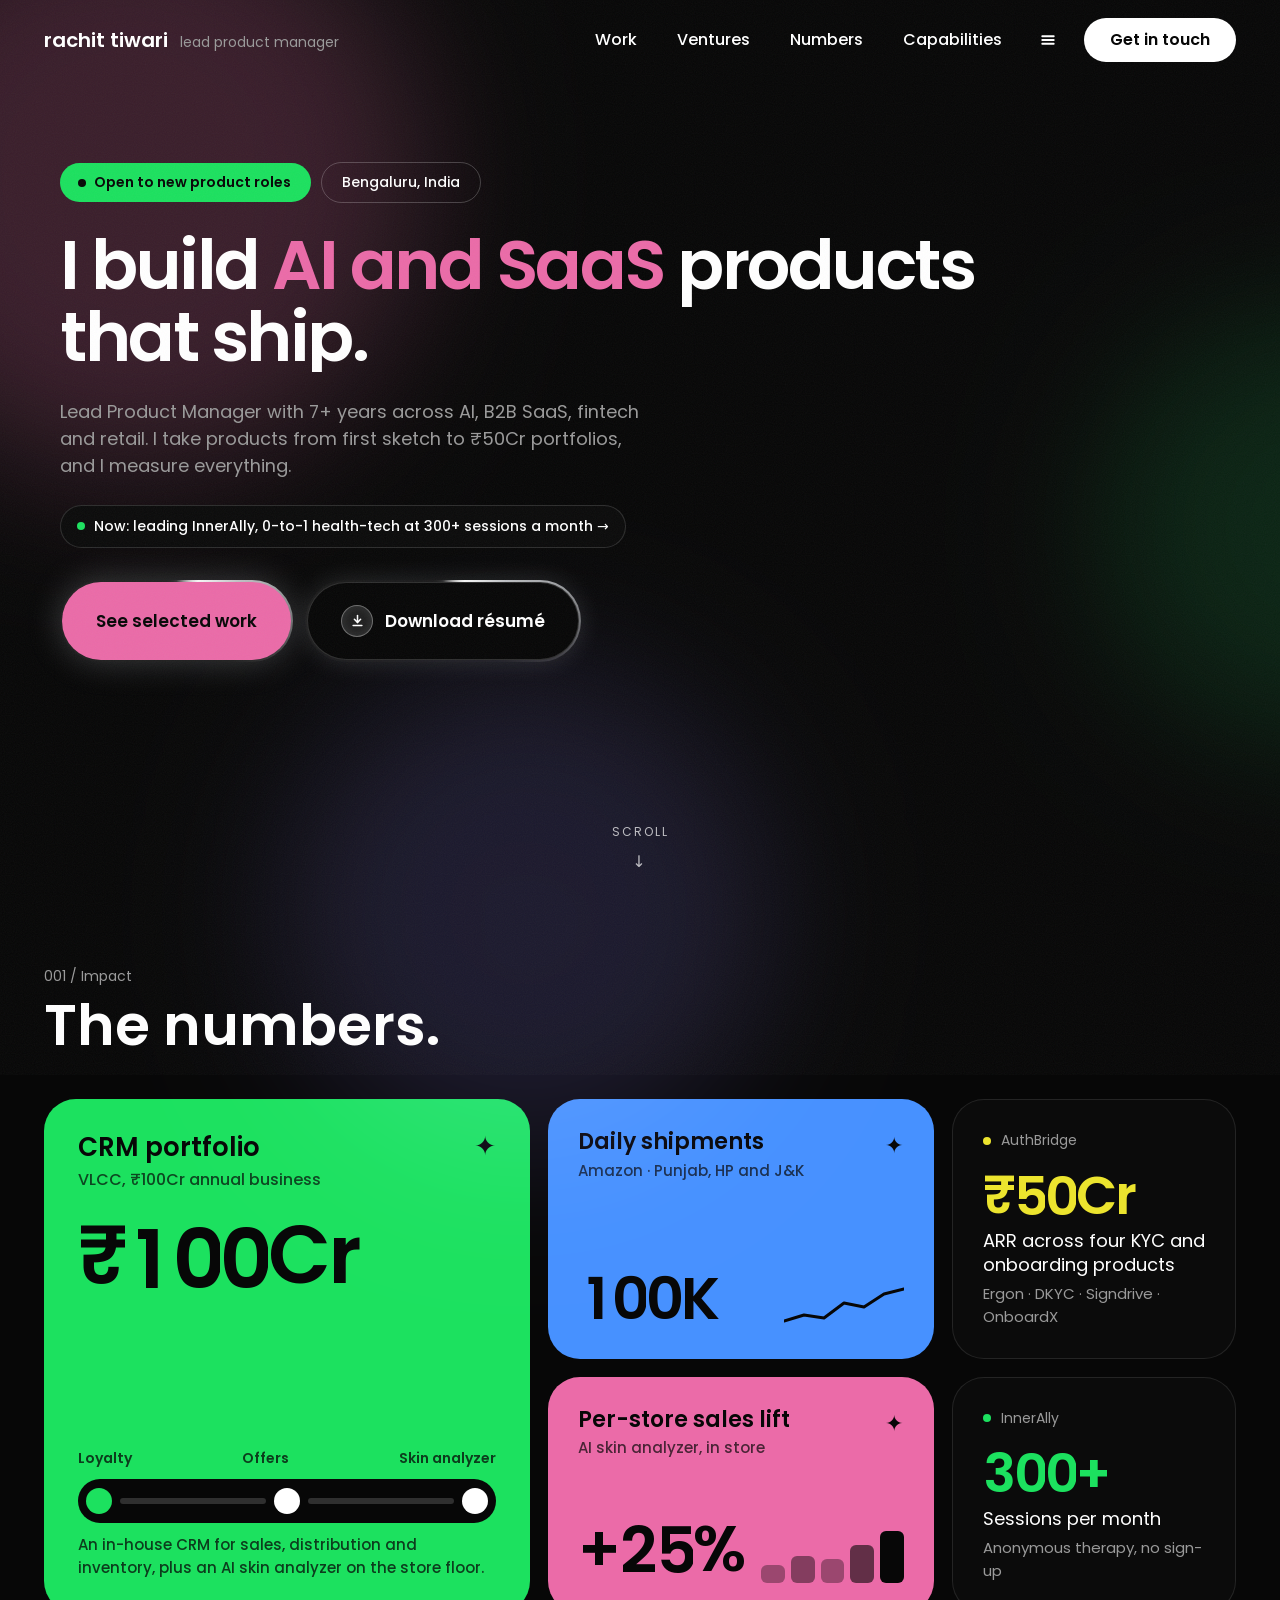
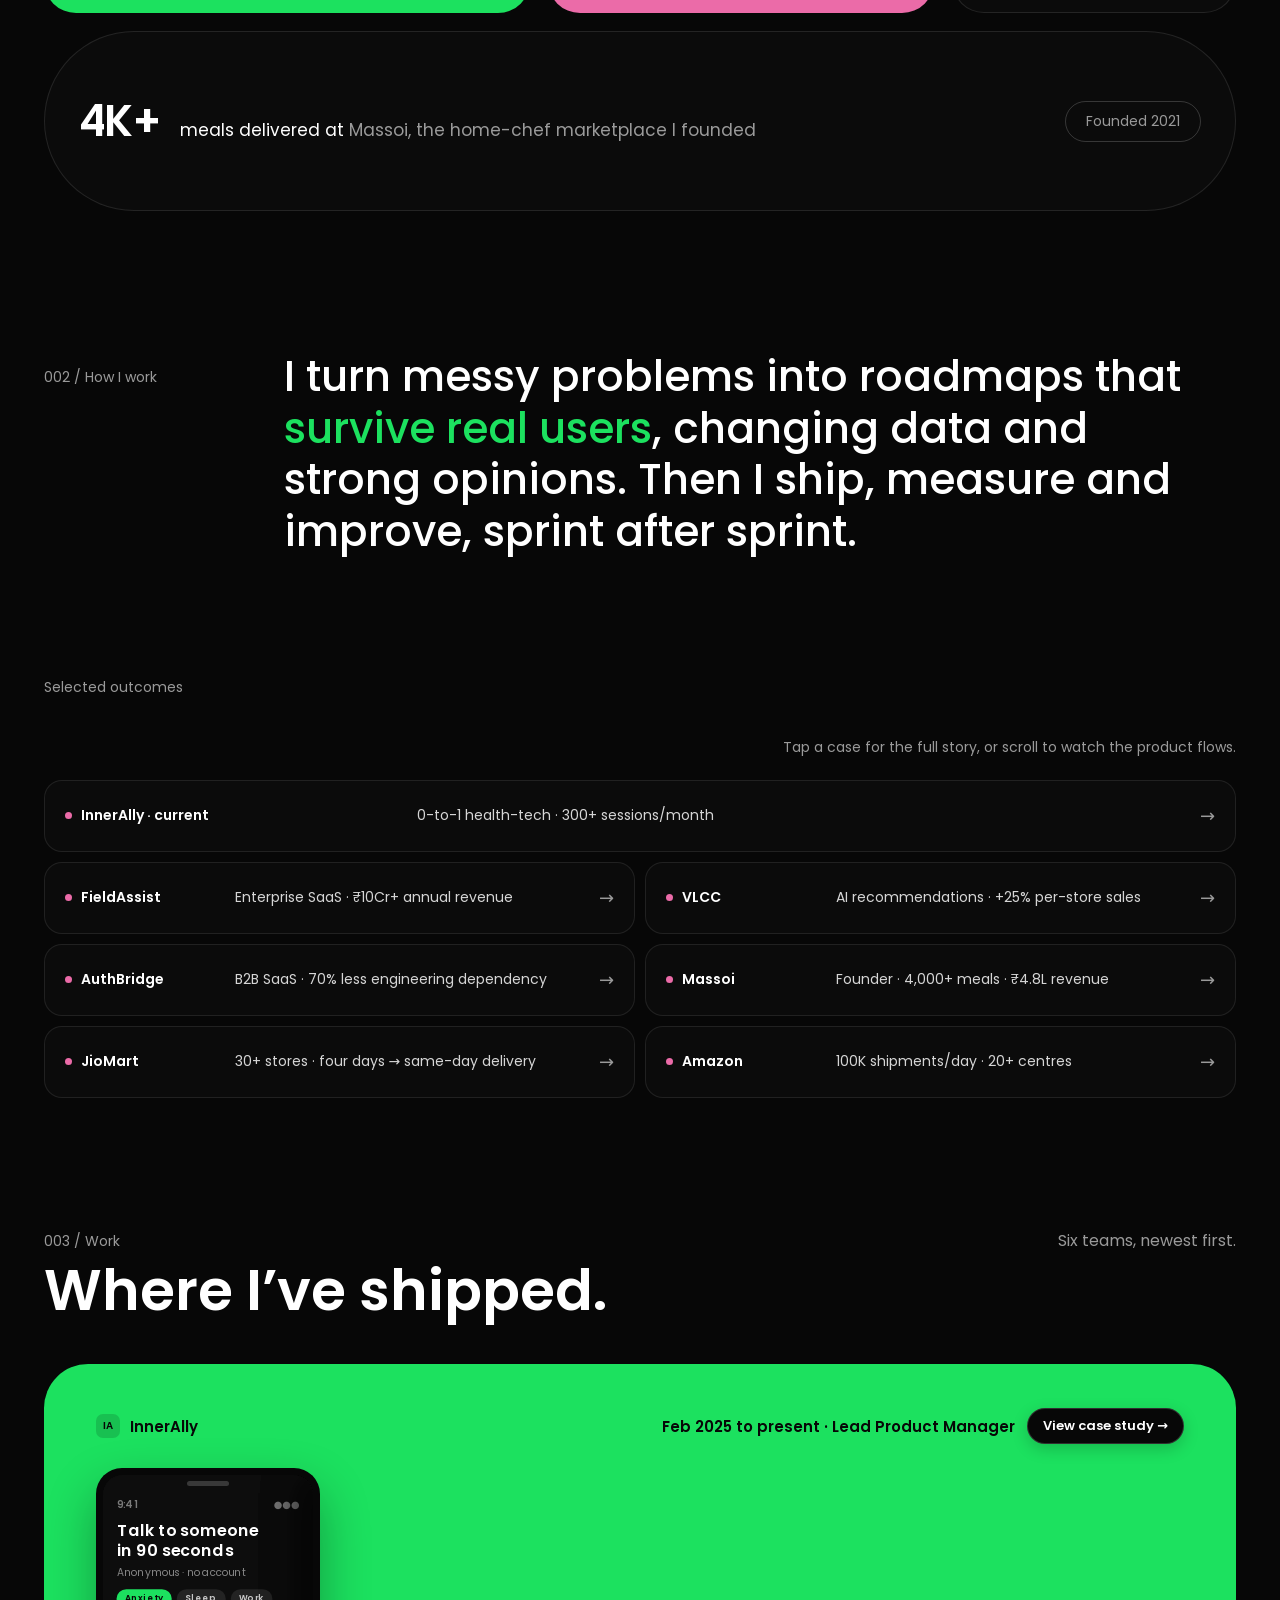
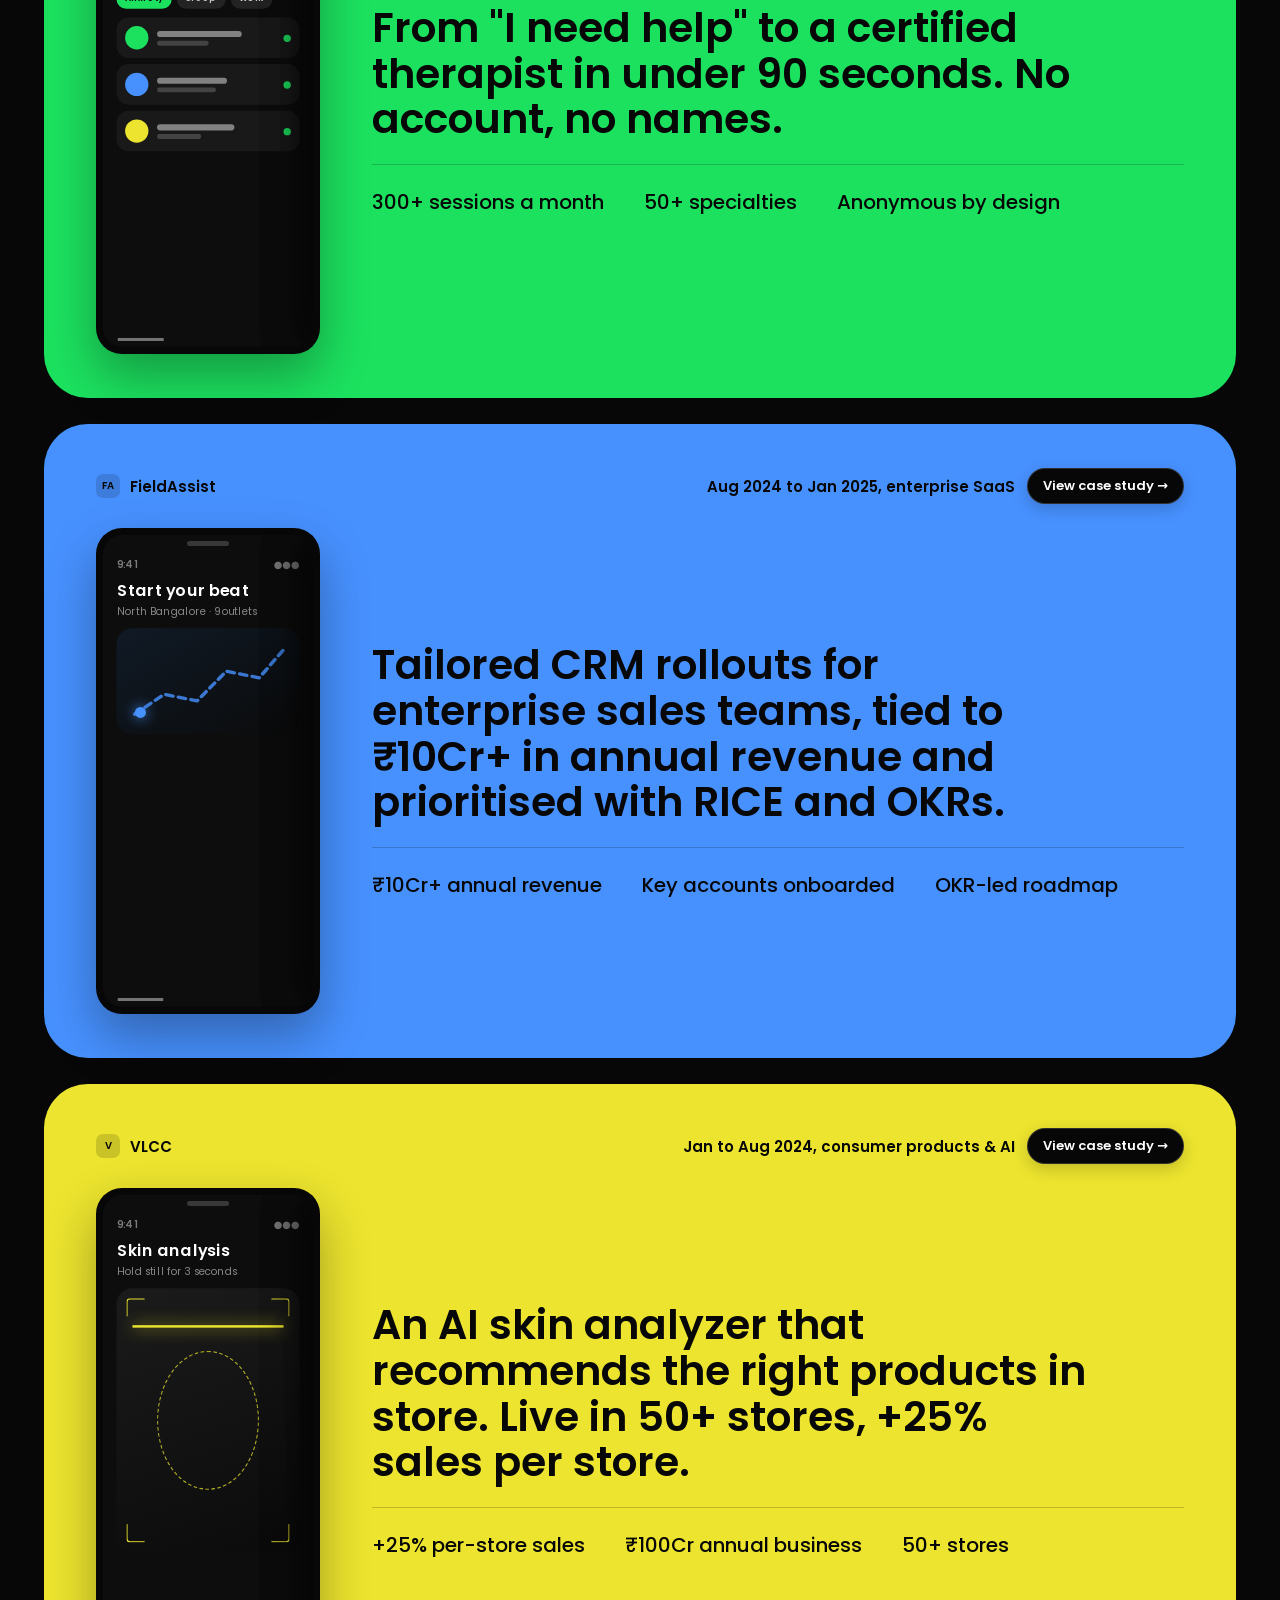
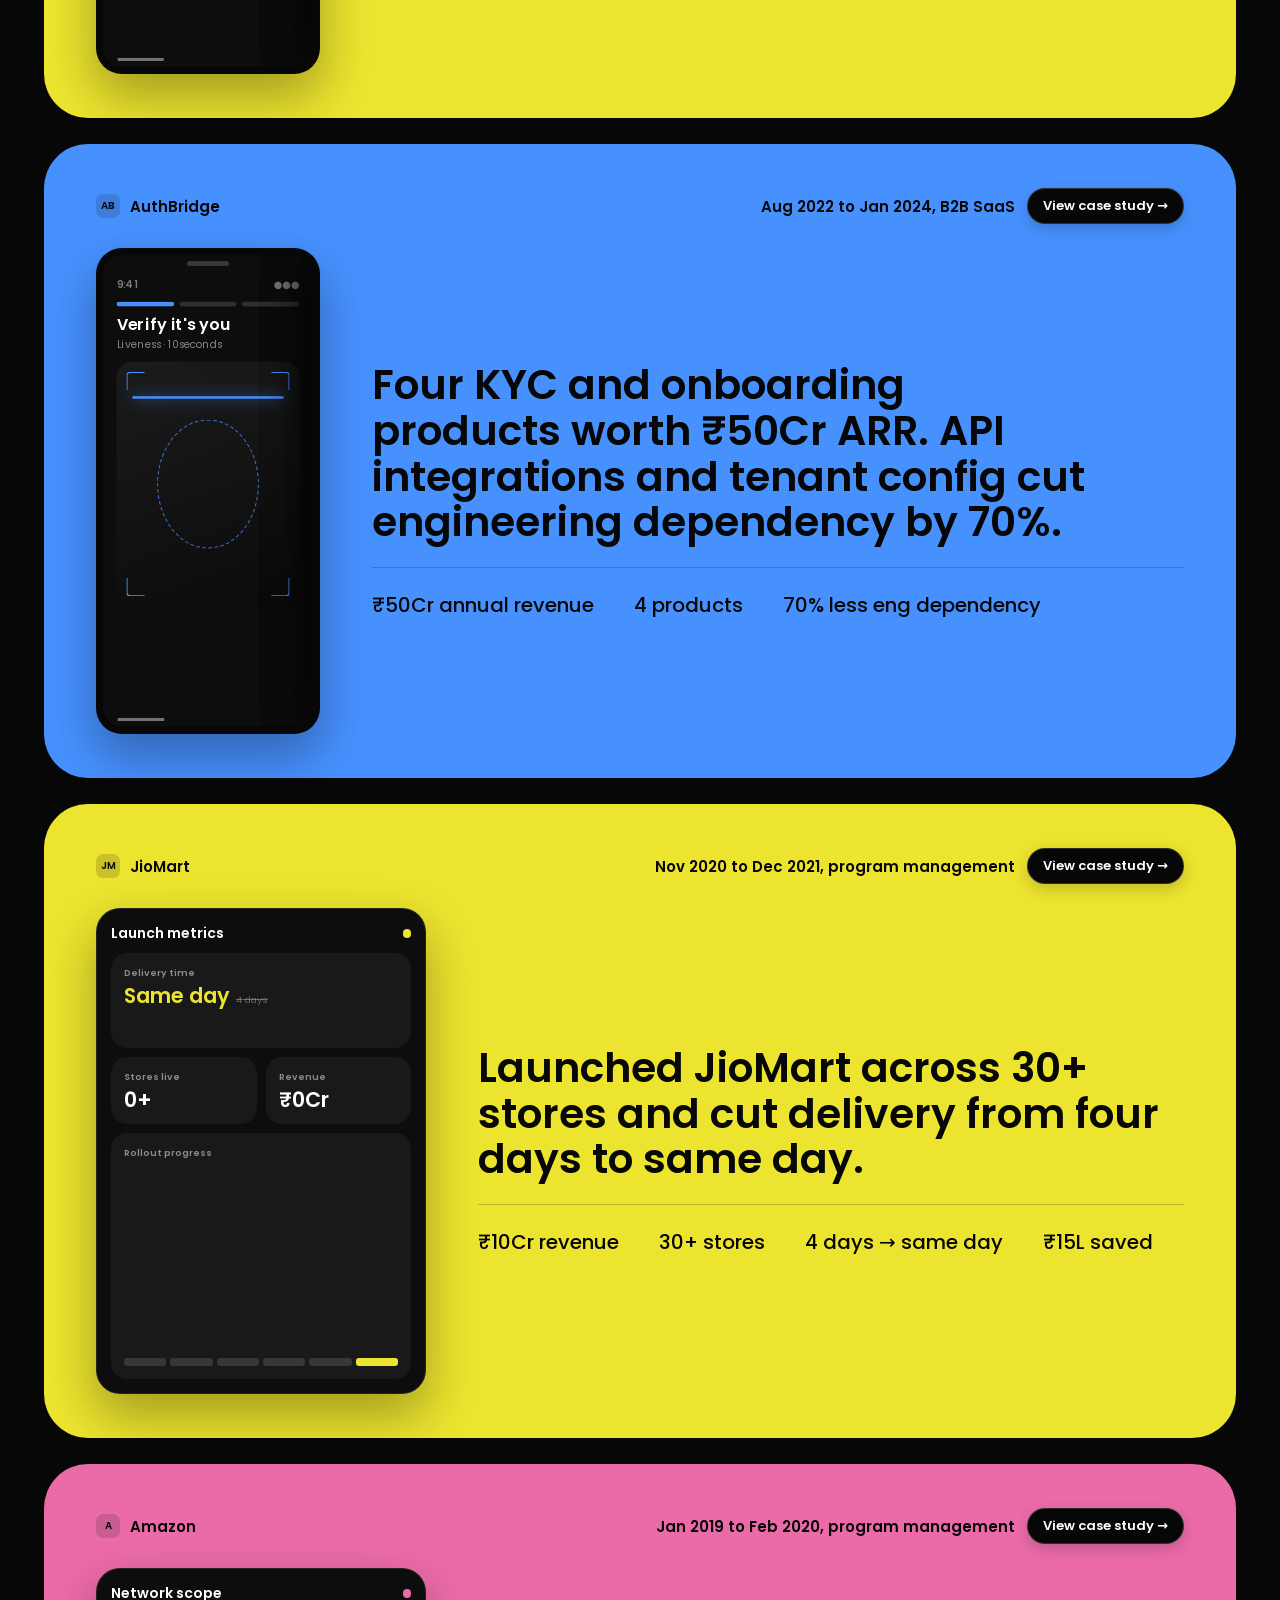
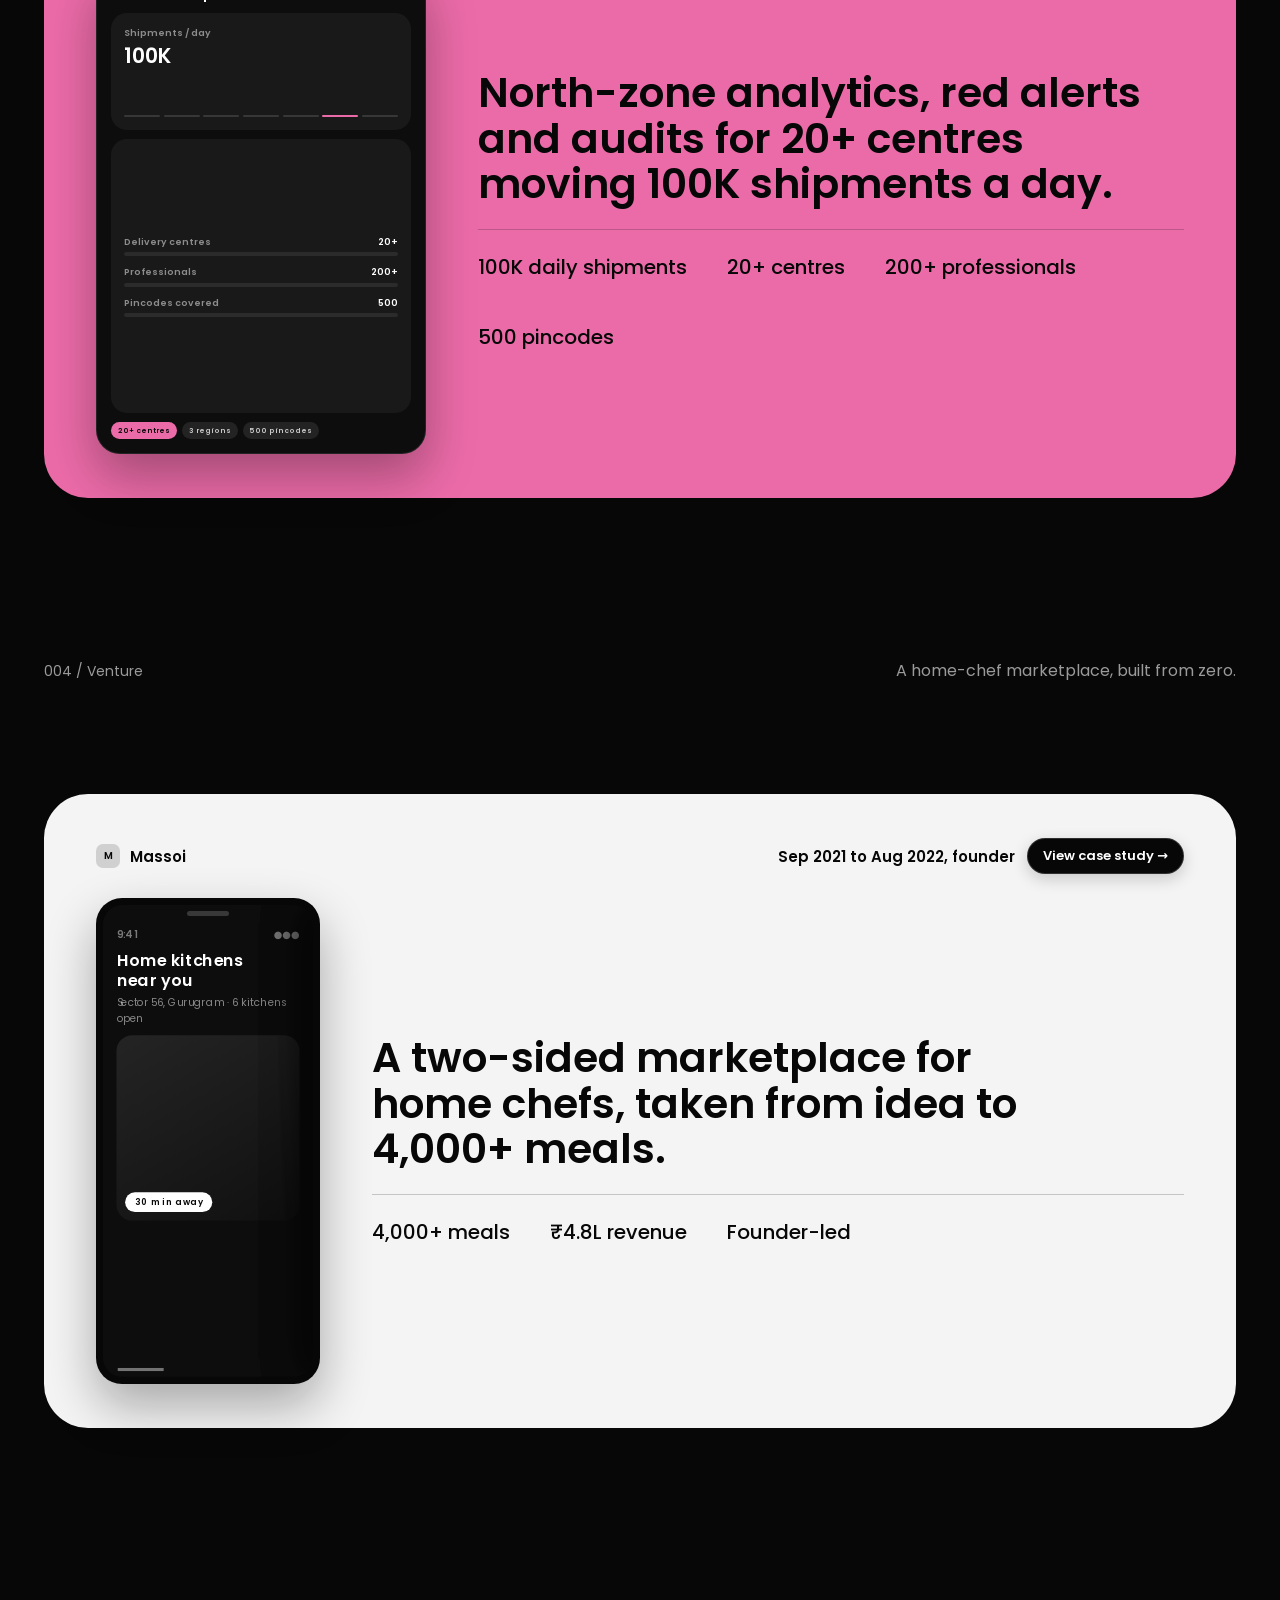
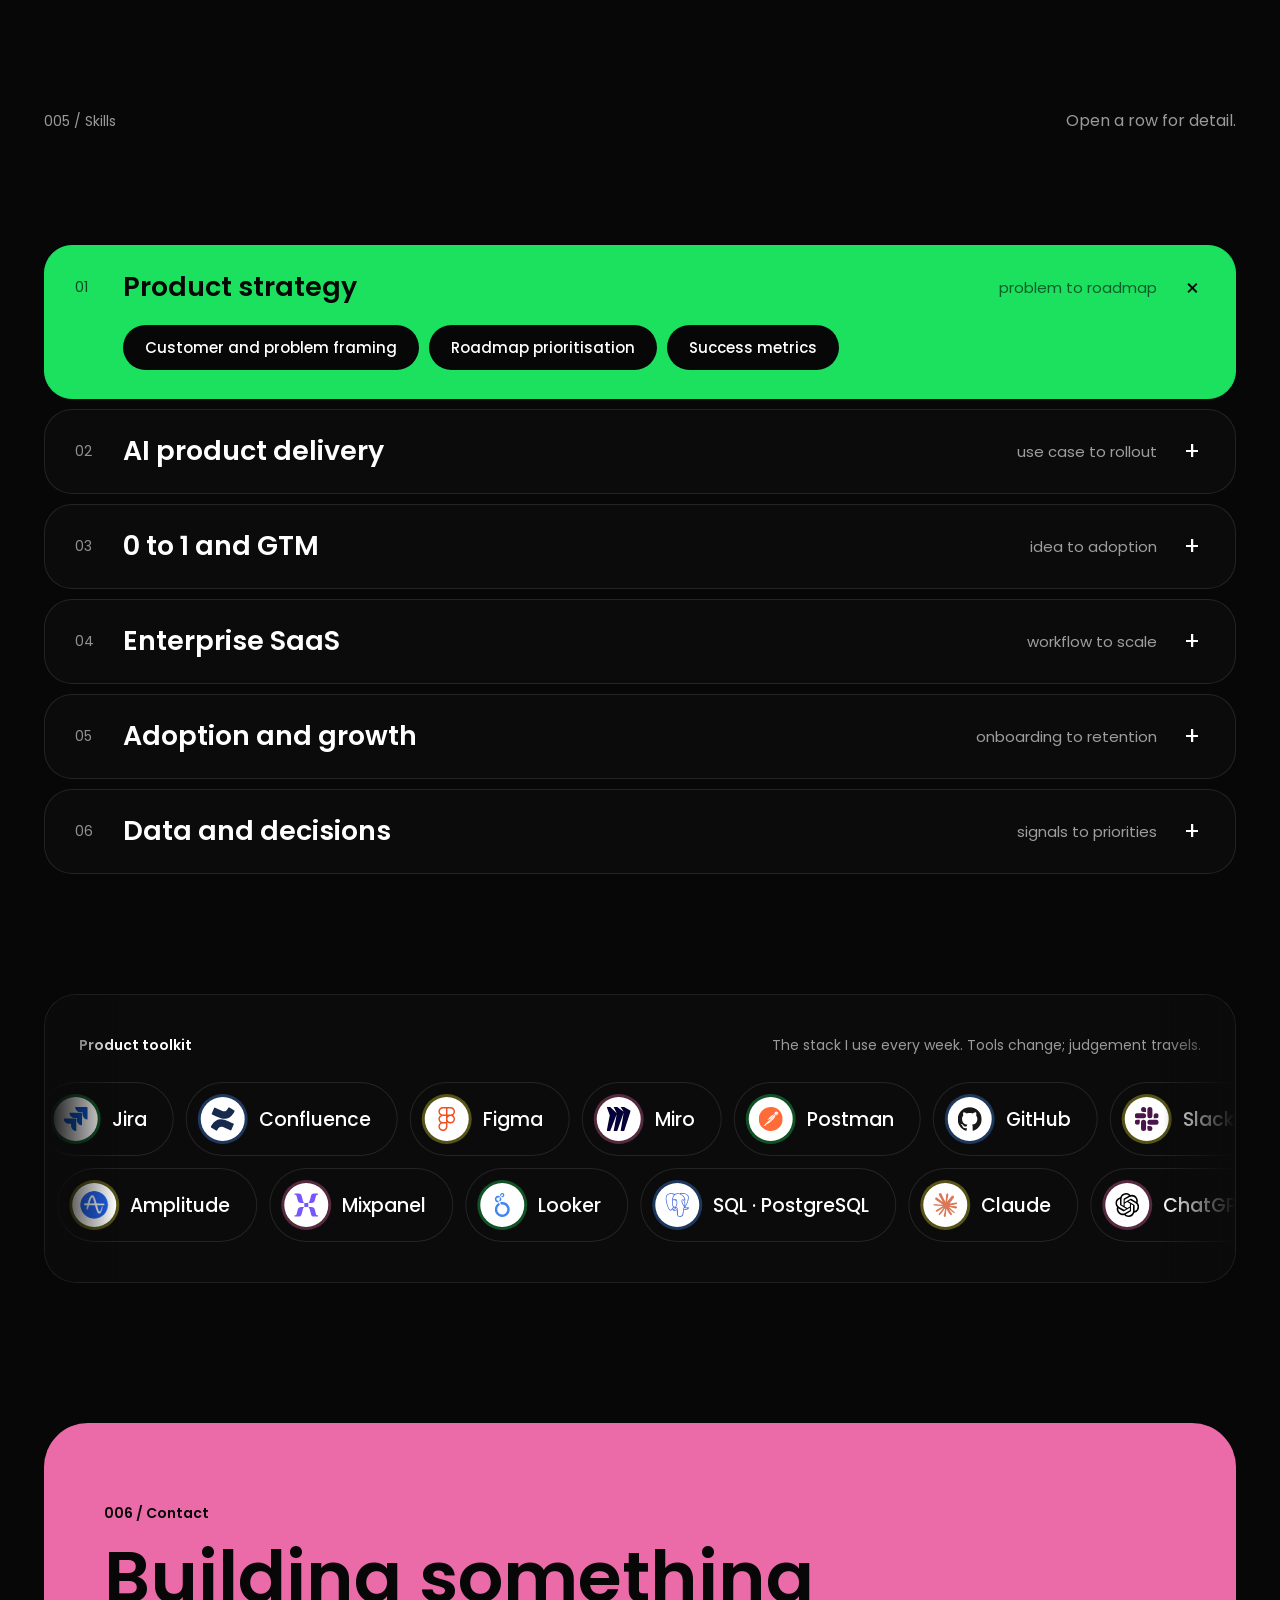
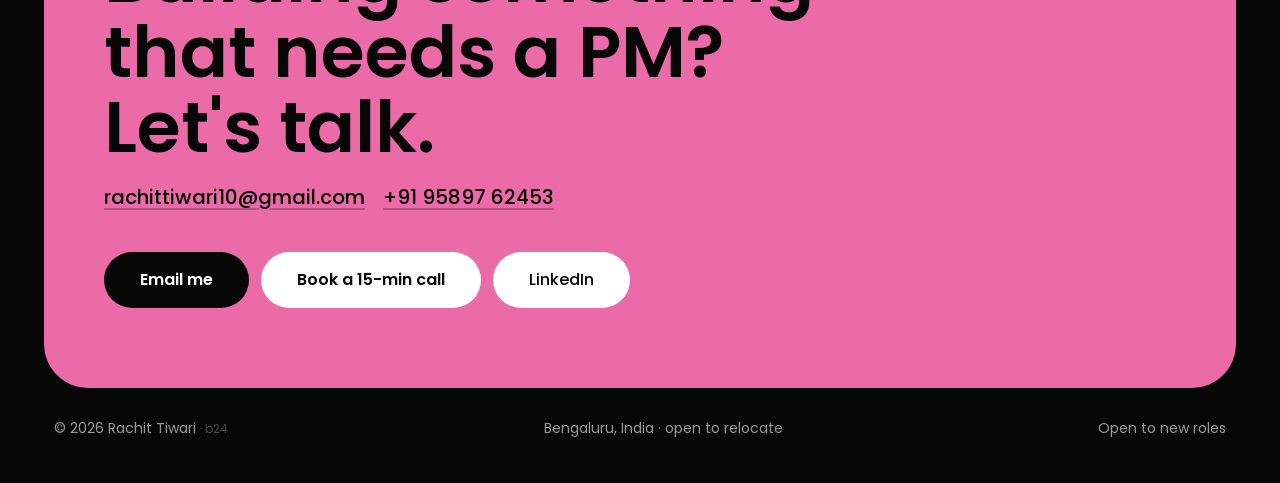
==== commit f129423d: "Résumé button: download icon in circle, continuous bounce" ====
--- a/index.html
+++ b/index.html
@@ -351,15 +351,11 @@
   [data-flow].fs-live [data-fwave]{animation:fs-wave .9s ease-in-out infinite}
   
 
-  /* RESUME CTA ATTENTION (bounce + pulse) */
-  .resume-cta { animation: resumeBounce 3.6s cubic-bezier(.28,.84,.42,1) 1.8s infinite, resumePulse 3.6s ease-out 1.8s infinite; will-change: transform }
-  .resume-cta > a { display:inline-flex; align-items:center; gap:10px }
-  .resume-cta__ico { flex:none; animation: resumeArrow 1.4s ease-in-out infinite }
-  .resume-cta:hover, .resume-cta:focus-within { animation-play-state: paused }
-  @keyframes resumeBounce { 0%,62%,100% { transform: translateY(0) } 68% { transform: translateY(-14px) } 74% { transform: translateY(0) } 79% { transform: translateY(-6px) } 84% { transform: translateY(0) } 88% { transform: translateY(-2px) } 92% { transform: translateY(0) } }
-  @keyframes resumePulse { 0%,62% { box-shadow: 0 0 26px rgba(226,232,240,.14), 0 0 0 0 rgba(235,107,168,0) } 70% { box-shadow: 0 0 26px rgba(226,232,240,.14), 0 0 0 0 rgba(235,107,168,.6) } 100% { box-shadow: 0 0 26px rgba(226,232,240,.14), 0 0 0 20px rgba(235,107,168,0) } }
-  @keyframes resumeArrow { 0%,100% { transform: translateY(-2px) } 50% { transform: translateY(2px) } }
-  @media (prefers-reduced-motion: reduce) { .resume-cta { animation-duration: 6s } }
+  /* RESUME CTA: download icon in a circle, bouncing continuously */
+  .resume-cta > a { display:inline-flex; align-items:center; gap:12px }
+  .resume-cta__circle { flex:none; width:30px; height:30px; border-radius:50%; display:inline-flex; align-items:center; justify-content:center; background:rgba(255,255,255,.10); border:1px solid rgba(255,255,255,.35); box-shadow:inset 0 0 8px rgba(226,232,240,.12); overflow:hidden }
+  .resume-cta__ico { display:block; animation: resumeIcoBounce 1.1s cubic-bezier(.45,0,.55,1) infinite }
+  @keyframes resumeIcoBounce { 0%,100% { transform: translateY(-3px) } 50% { transform: translateY(3px) } }
 </style>
 <noscript><style>#loader { display: none !important; }</style></noscript>
 </head>
@@ -446,7 +442,7 @@
 
           <div class="hero__ctas om-load-4">
             <span class="glow-ring"><a href="#case-index" id="cta-primary" class="btn btn--primary" data-track="selected_work_click">See selected work</a></span>
-            <span class="glow-ring glow-ring--ghost resume-cta"><a href="Rachit-Tiwari-Resume.pdf" download="Rachit-Tiwari-Resume.pdf" class="btn btn--ghost" data-track="resume_download"><svg class="resume-cta__ico" width="18" height="18" viewBox="0 0 24 24" fill="none" stroke="currentColor" stroke-width="2.4" stroke-linecap="round" stroke-linejoin="round" aria-hidden="true"><path d="M12 4v11"/><path d="M7 10l5 5 5-5"/><path d="M5 20h14"/></svg>Download résumé</a></span>
+            <span class="glow-ring glow-ring--ghost resume-cta"><a href="Rachit-Tiwari-Resume.pdf" download="Rachit-Tiwari-Resume.pdf" class="btn btn--ghost" data-track="resume_download"><span class="resume-cta__circle" aria-hidden="true"><svg class="resume-cta__ico" width="15" height="15" viewBox="0 0 24 24" fill="none" stroke="currentColor" stroke-width="2.4" stroke-linecap="round" stroke-linejoin="round" aria-hidden="true"><path d="M12 4v11"/><path d="M7 10l5 5 5-5"/><path d="M5 20h14"/></svg></span>Download résumé</a></span>
           </div>
         </div>
       </div>
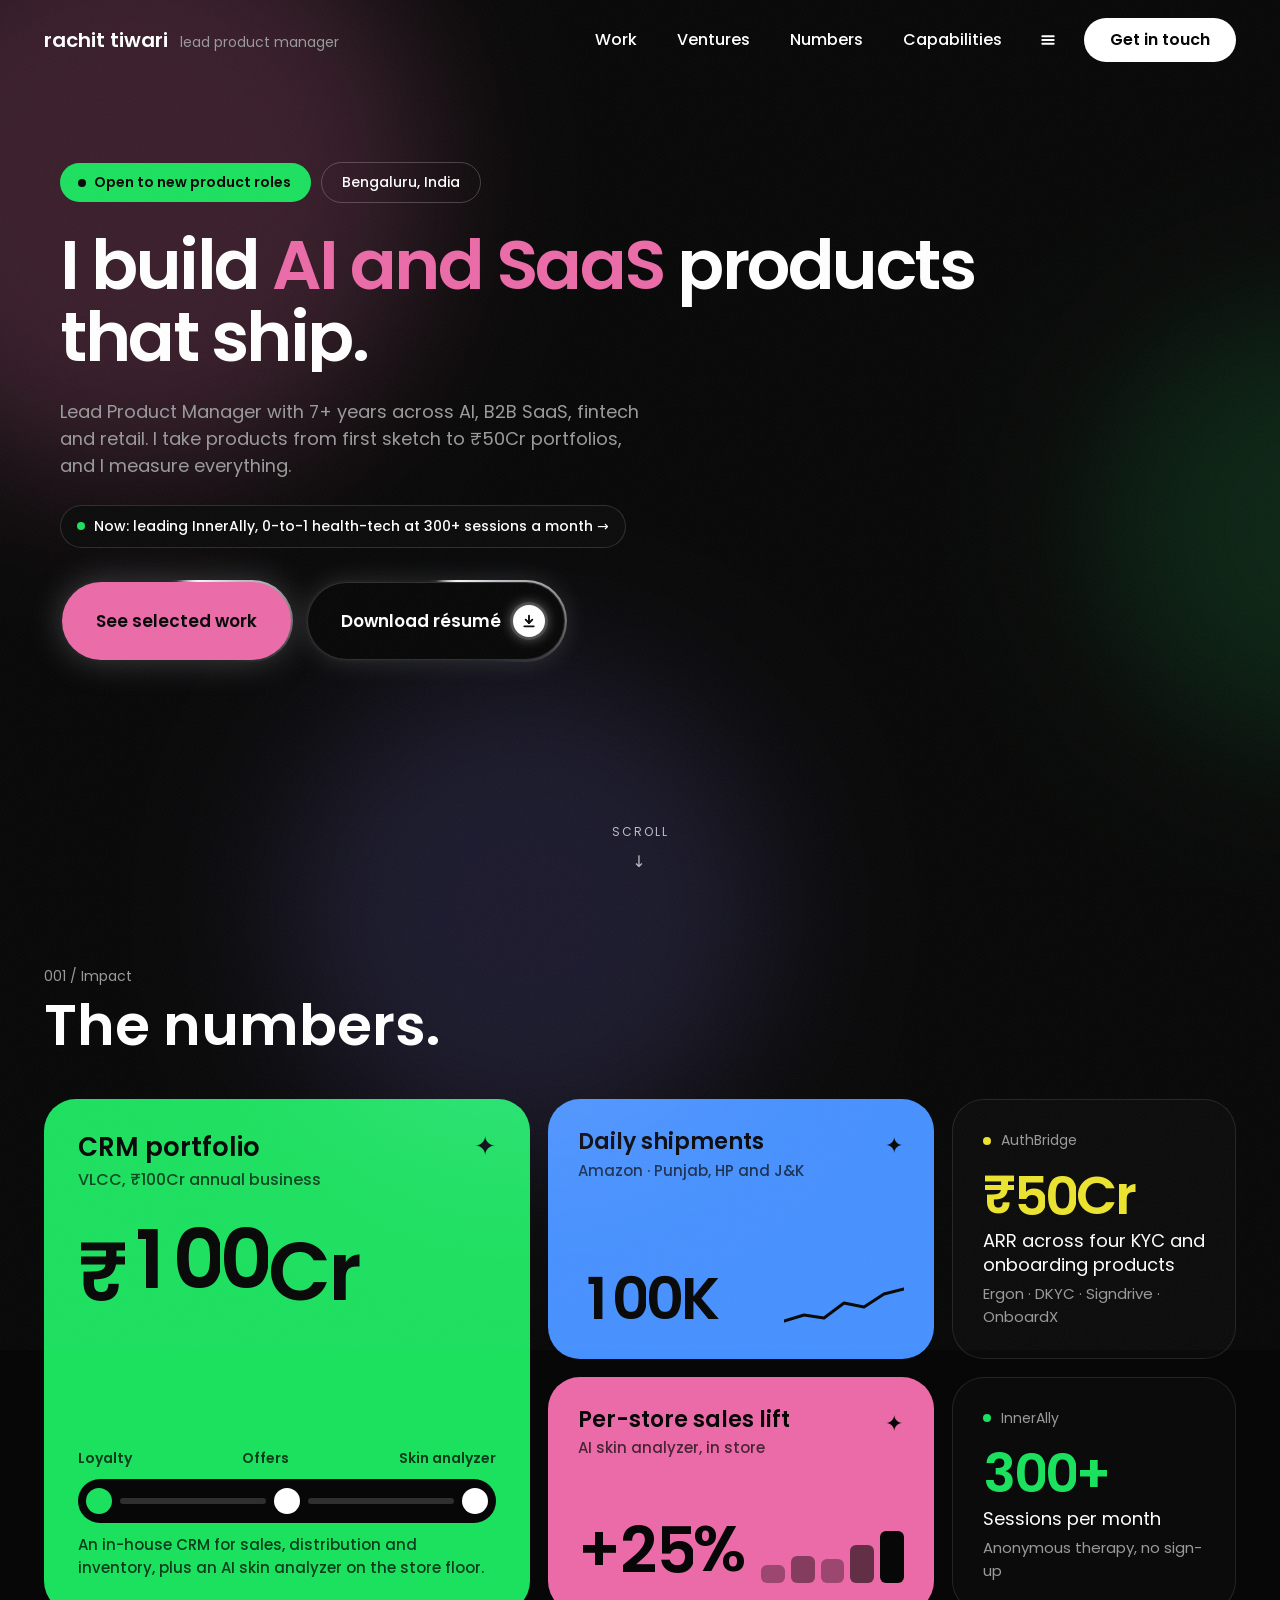
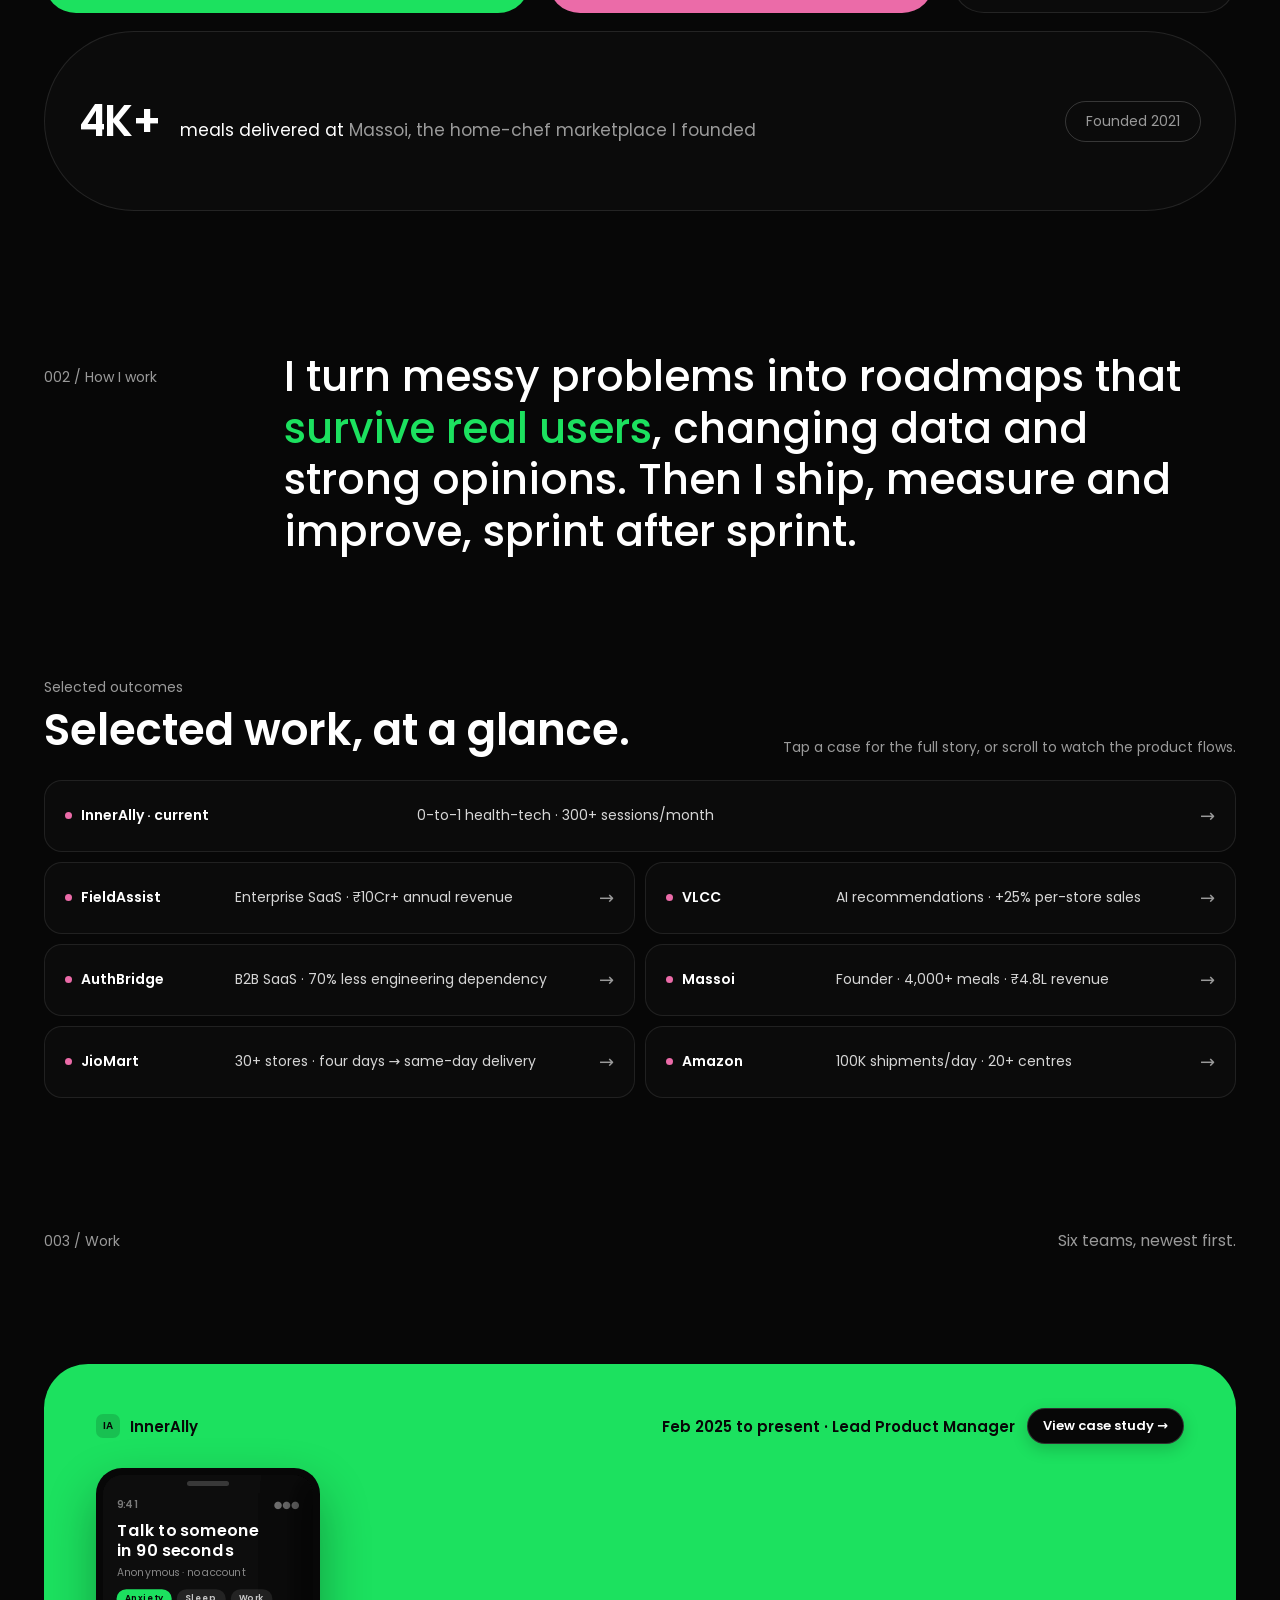
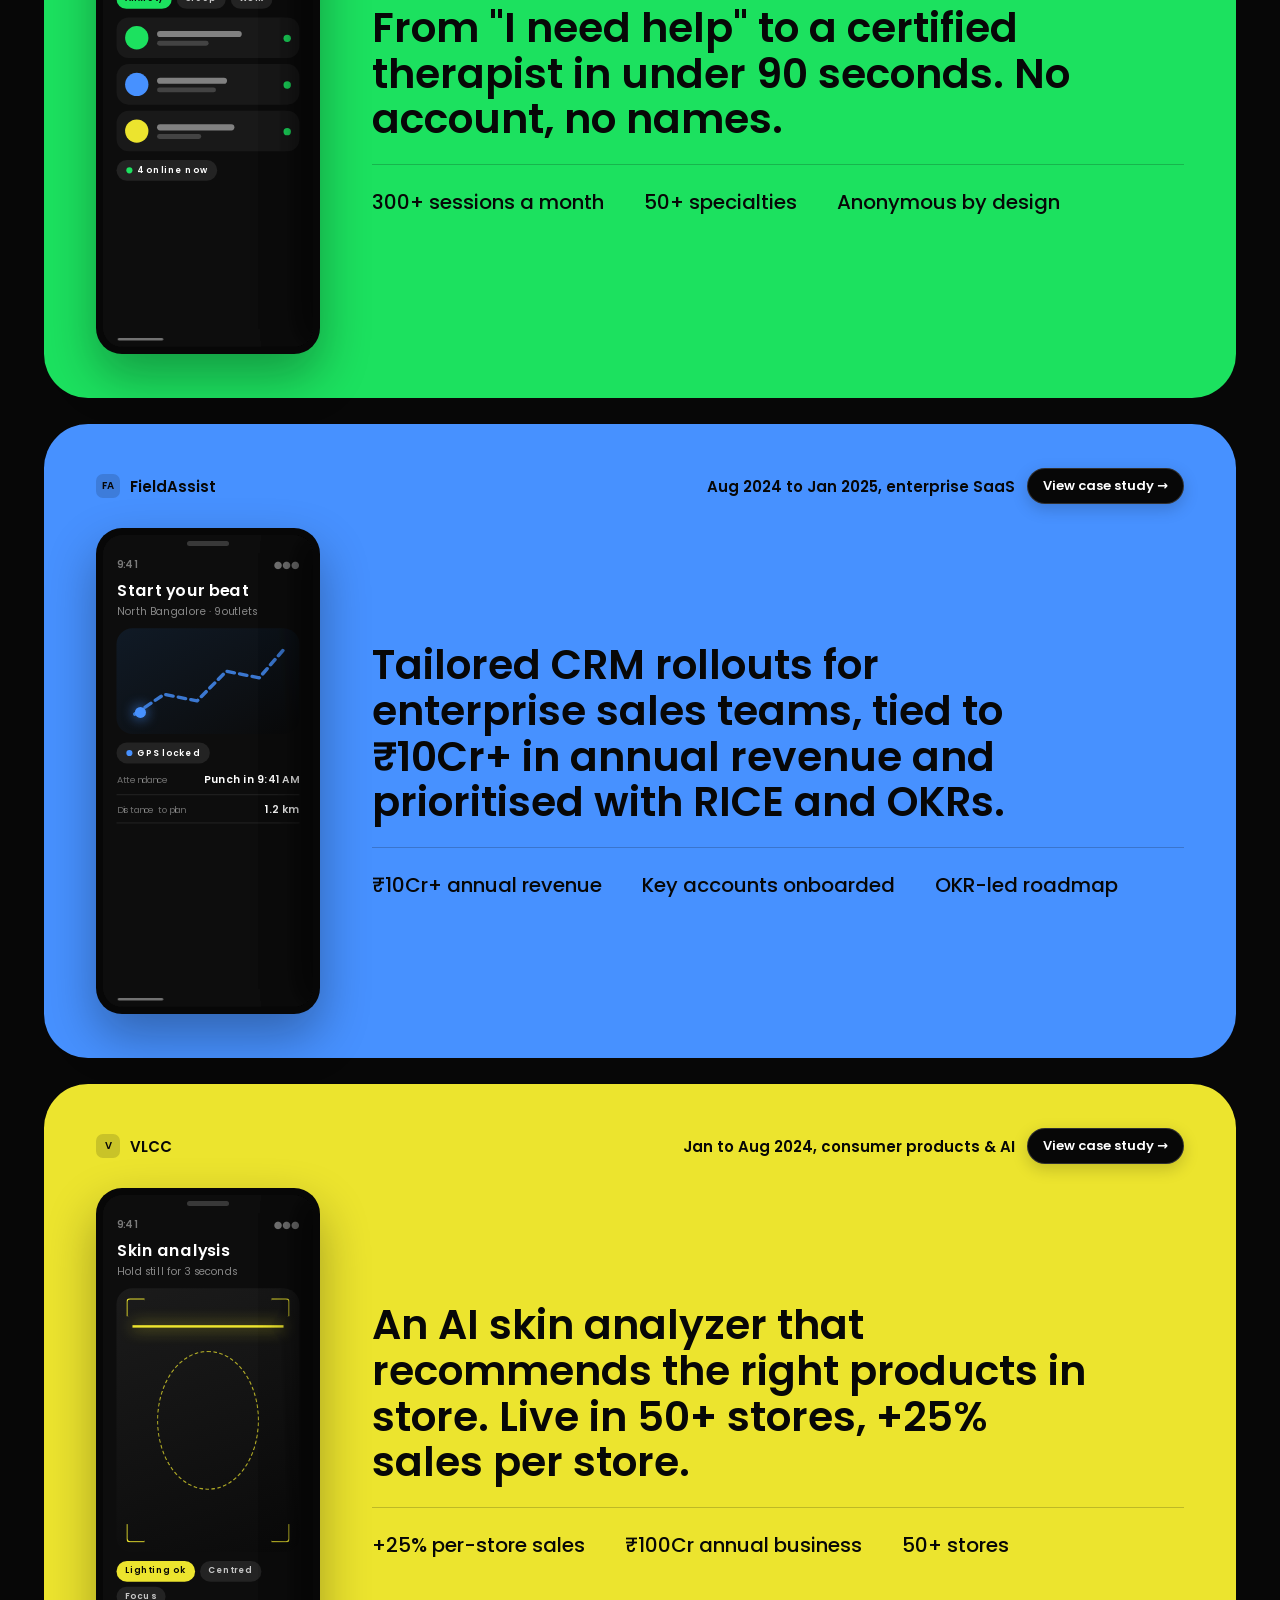
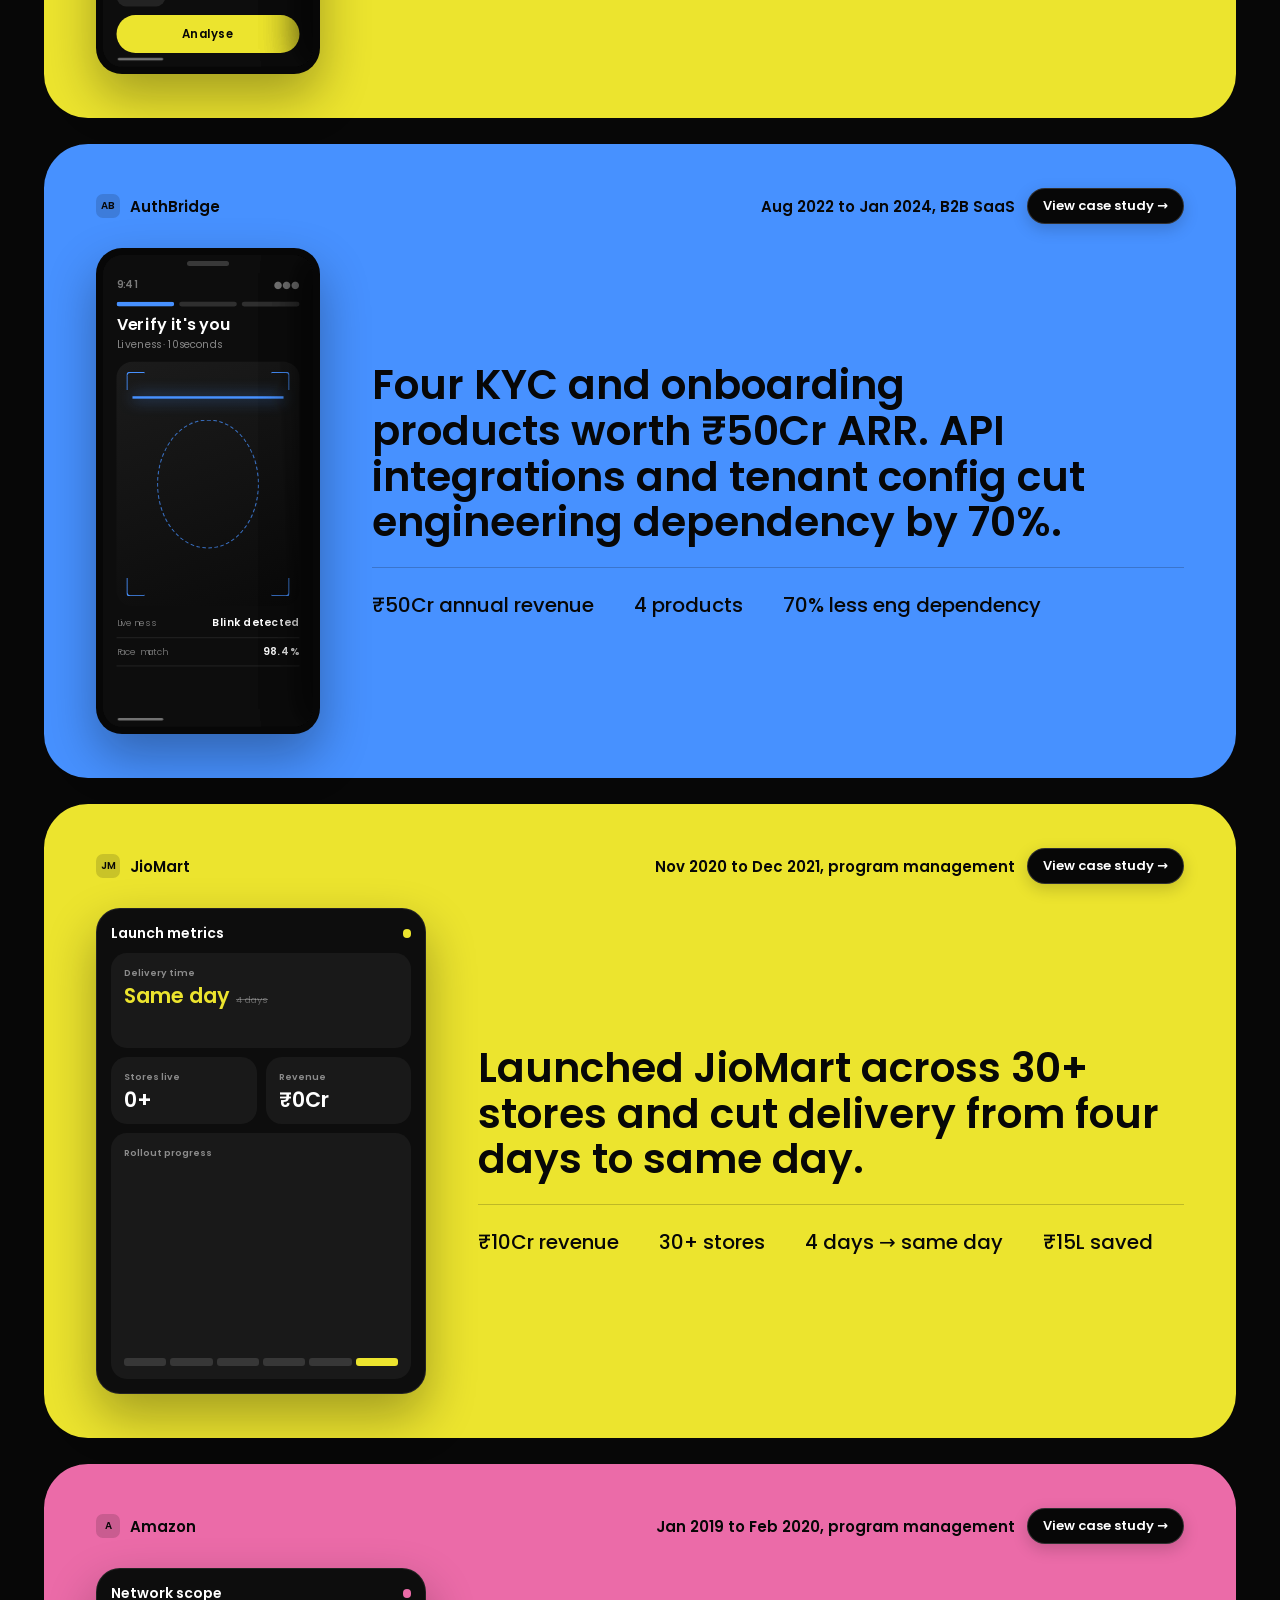
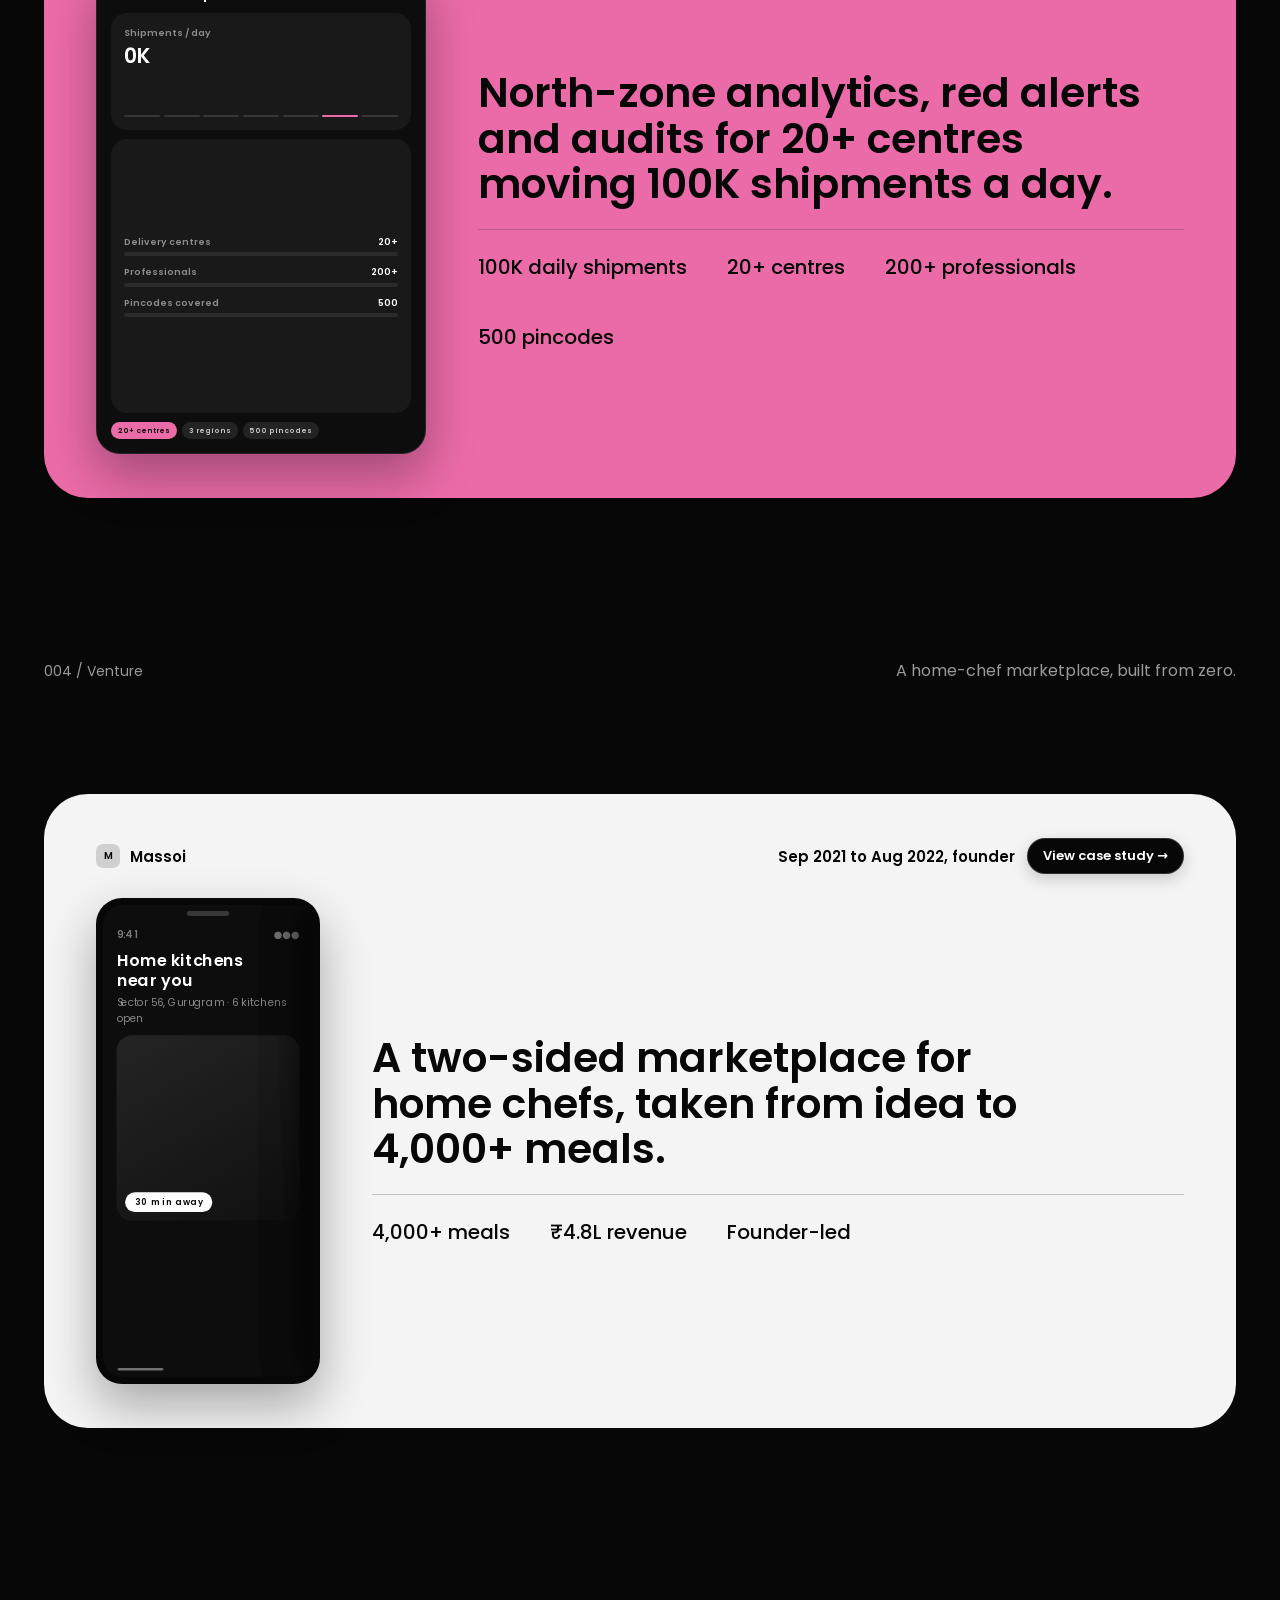
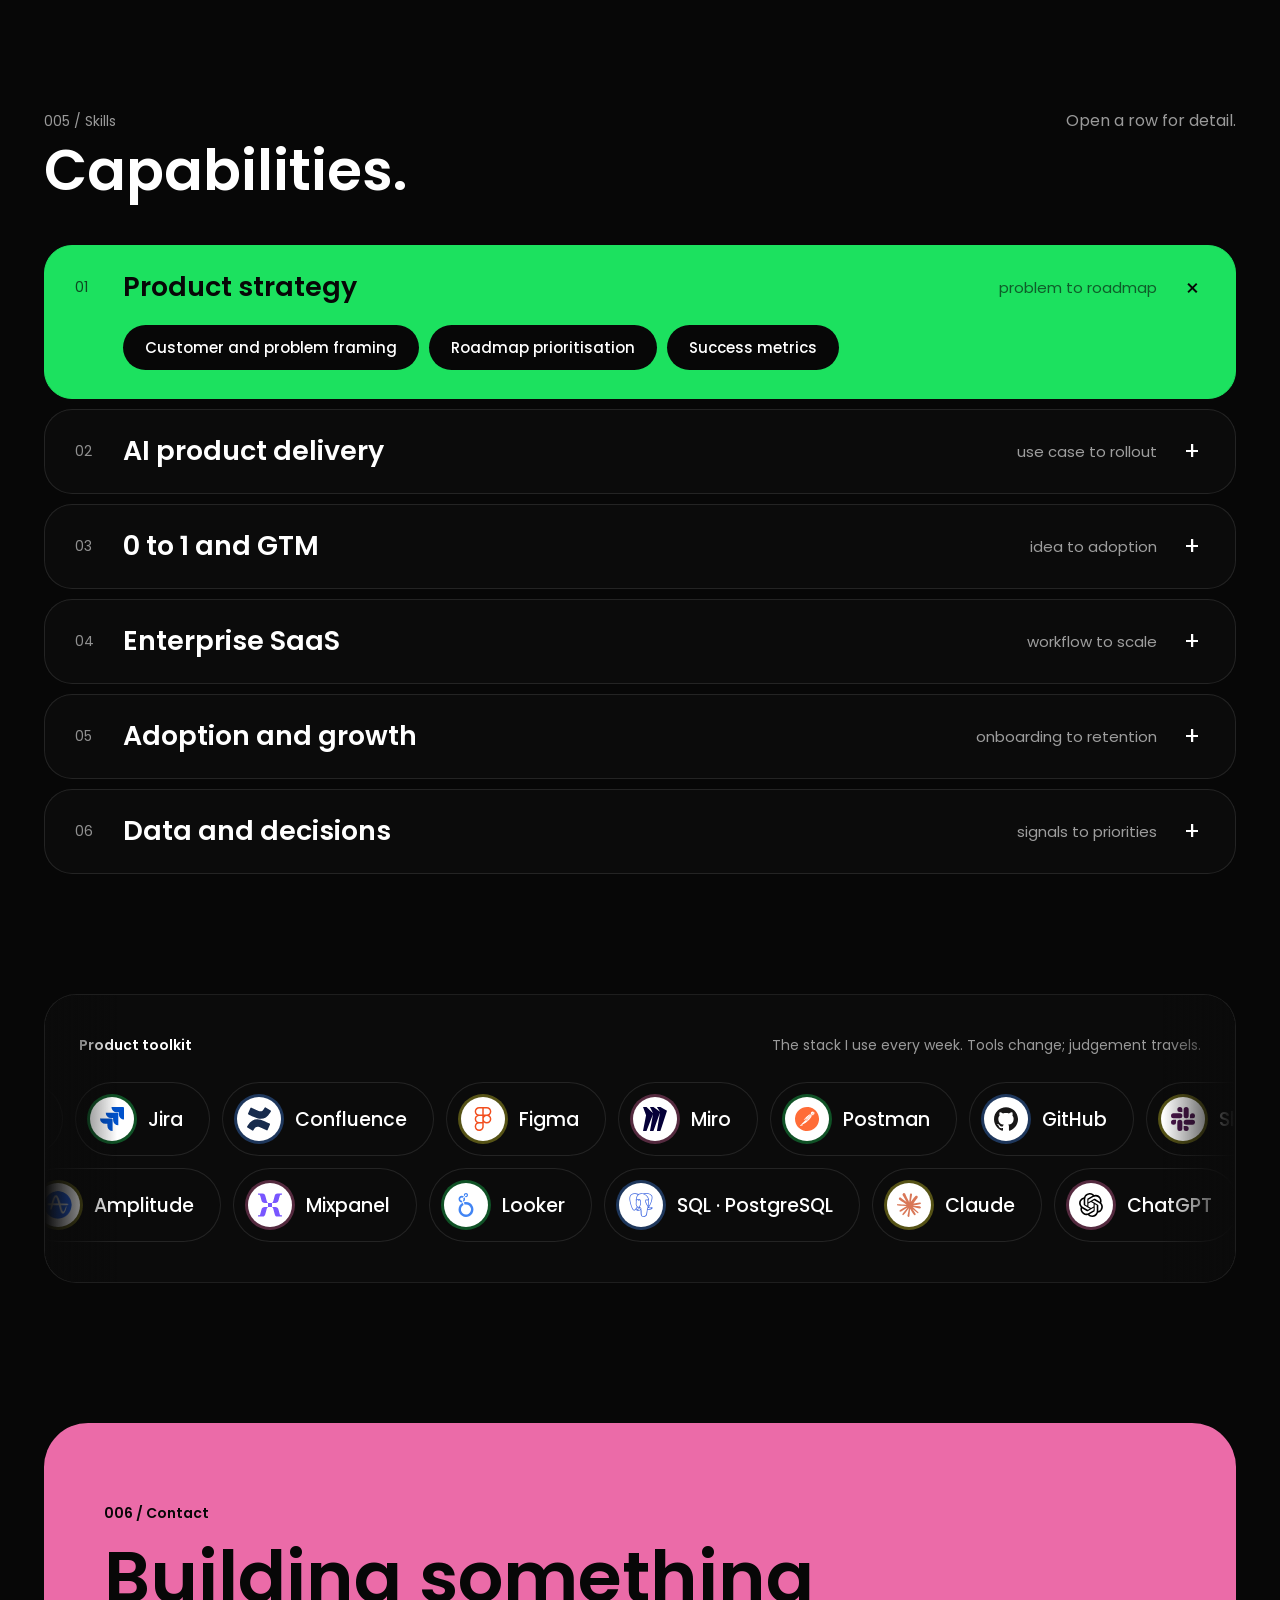
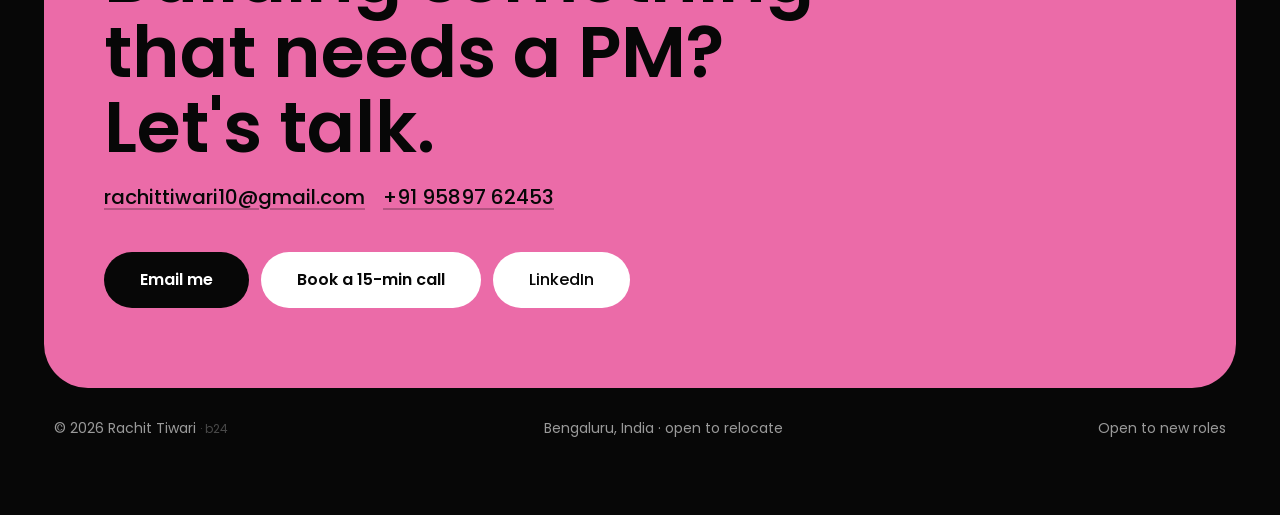
==== commit d7c5ee97: "Résumé button: solid white bouncing icon on the right" ====
--- a/index.html
+++ b/index.html
@@ -353,7 +353,7 @@
 
   /* RESUME CTA: download icon in a circle, bouncing continuously */
   .resume-cta > a { display:inline-flex; align-items:center; gap:12px }
-  .resume-cta__circle { flex:none; width:30px; height:30px; border-radius:50%; display:inline-flex; align-items:center; justify-content:center; background:rgba(255,255,255,.10); border:1px solid rgba(255,255,255,.35); box-shadow:inset 0 0 8px rgba(226,232,240,.12); overflow:hidden }
+  .resume-cta__circle { flex:none; width:32px; height:32px; margin-right:-14px; border-radius:50%; display:inline-flex; align-items:center; justify-content:center; background:#fff; color:#070707; box-shadow:0 0 14px rgba(255,255,255,.55), 0 0 0 3px rgba(255,255,255,.12); overflow:hidden }
   .resume-cta__ico { display:block; animation: resumeIcoBounce 1.1s cubic-bezier(.45,0,.55,1) infinite }
   @keyframes resumeIcoBounce { 0%,100% { transform: translateY(-3px) } 50% { transform: translateY(3px) } }
 </style>
@@ -442,7 +442,7 @@
 
           <div class="hero__ctas om-load-4">
             <span class="glow-ring"><a href="#case-index" id="cta-primary" class="btn btn--primary" data-track="selected_work_click">See selected work</a></span>
-            <span class="glow-ring glow-ring--ghost resume-cta"><a href="Rachit-Tiwari-Resume.pdf" download="Rachit-Tiwari-Resume.pdf" class="btn btn--ghost" data-track="resume_download"><span class="resume-cta__circle" aria-hidden="true"><svg class="resume-cta__ico" width="15" height="15" viewBox="0 0 24 24" fill="none" stroke="currentColor" stroke-width="2.4" stroke-linecap="round" stroke-linejoin="round" aria-hidden="true"><path d="M12 4v11"/><path d="M7 10l5 5 5-5"/><path d="M5 20h14"/></svg></span>Download résumé</a></span>
+            <span class="glow-ring glow-ring--ghost resume-cta"><a href="Rachit-Tiwari-Resume.pdf" download="Rachit-Tiwari-Resume.pdf" class="btn btn--ghost" data-track="resume_download">Download résumé<span class="resume-cta__circle" aria-hidden="true"><svg class="resume-cta__ico" width="16" height="16" viewBox="0 0 24 24" fill="none" stroke="currentColor" stroke-width="2.8" stroke-linecap="round" stroke-linejoin="round" aria-hidden="true"><path d="M12 4v11"/><path d="M7 10l5 5 5-5"/><path d="M5 20h14"/></svg></span></a></span>
           </div>
         </div>
       </div>
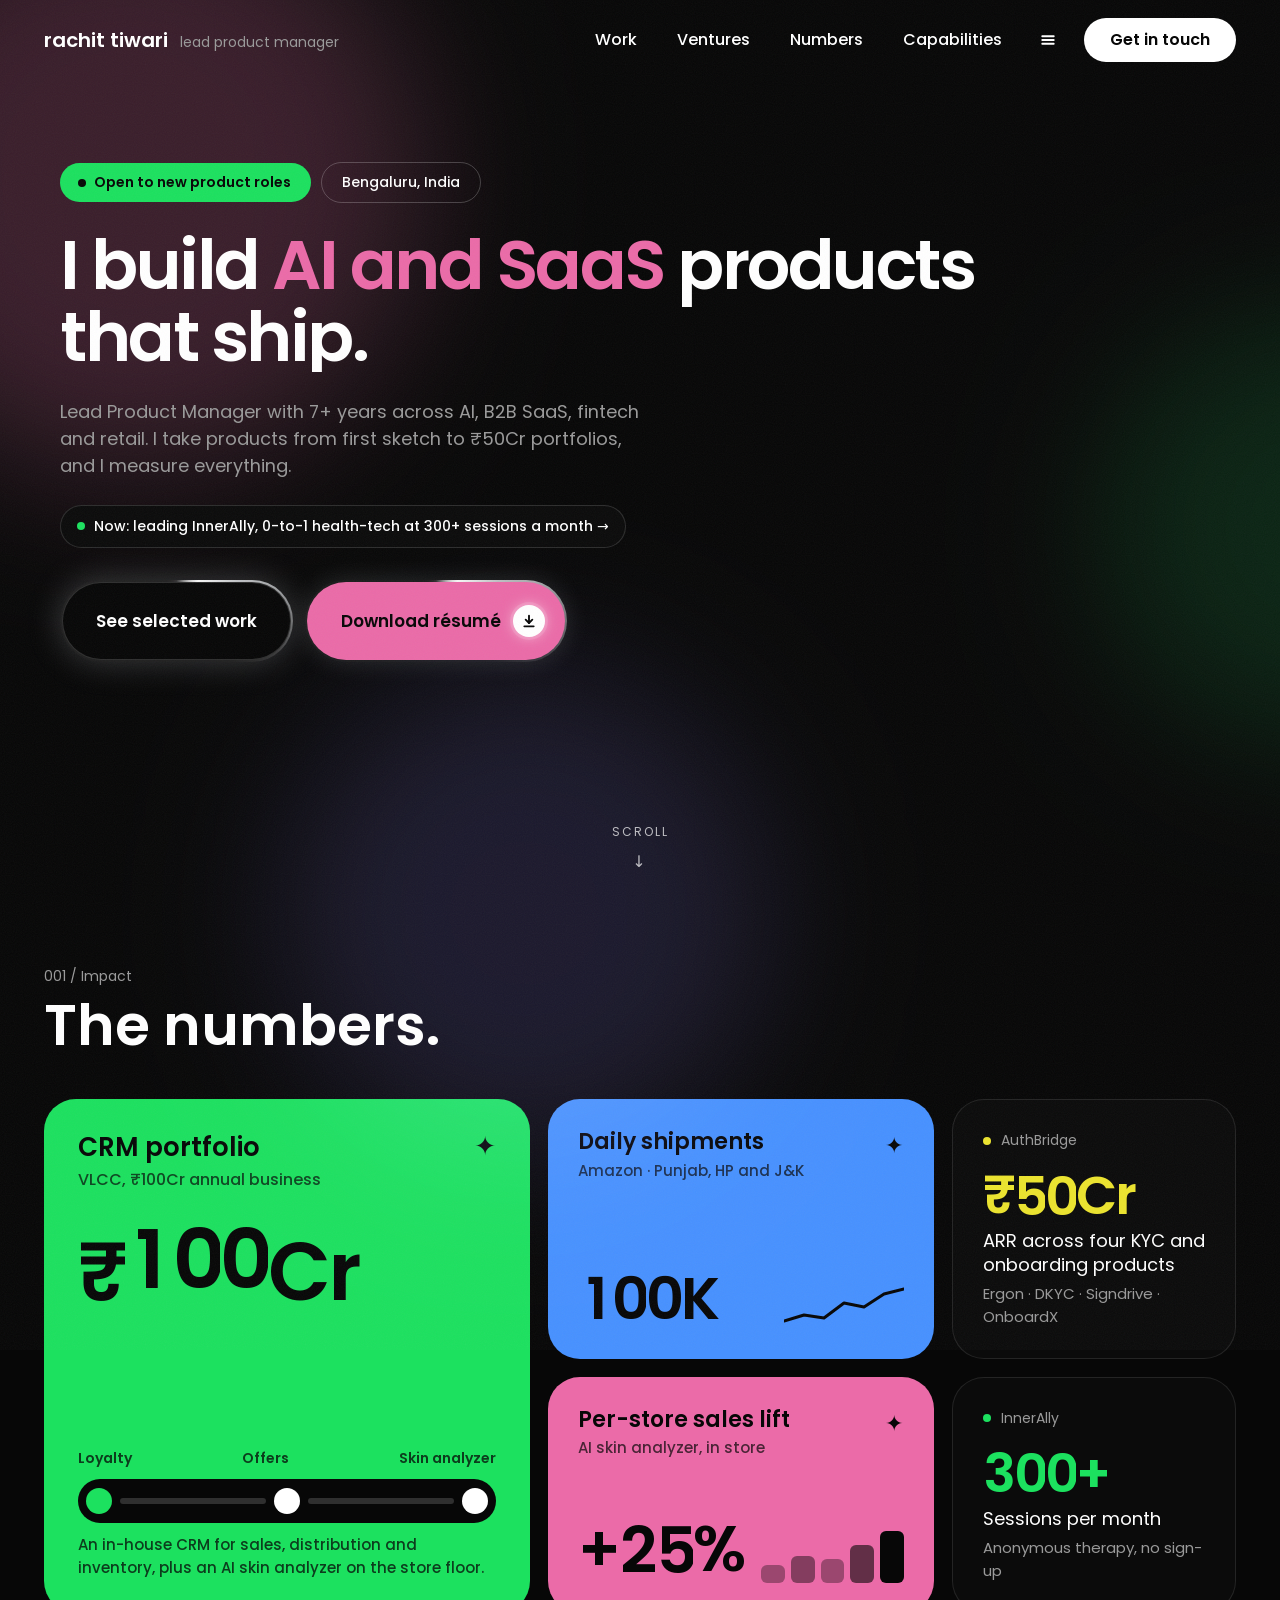
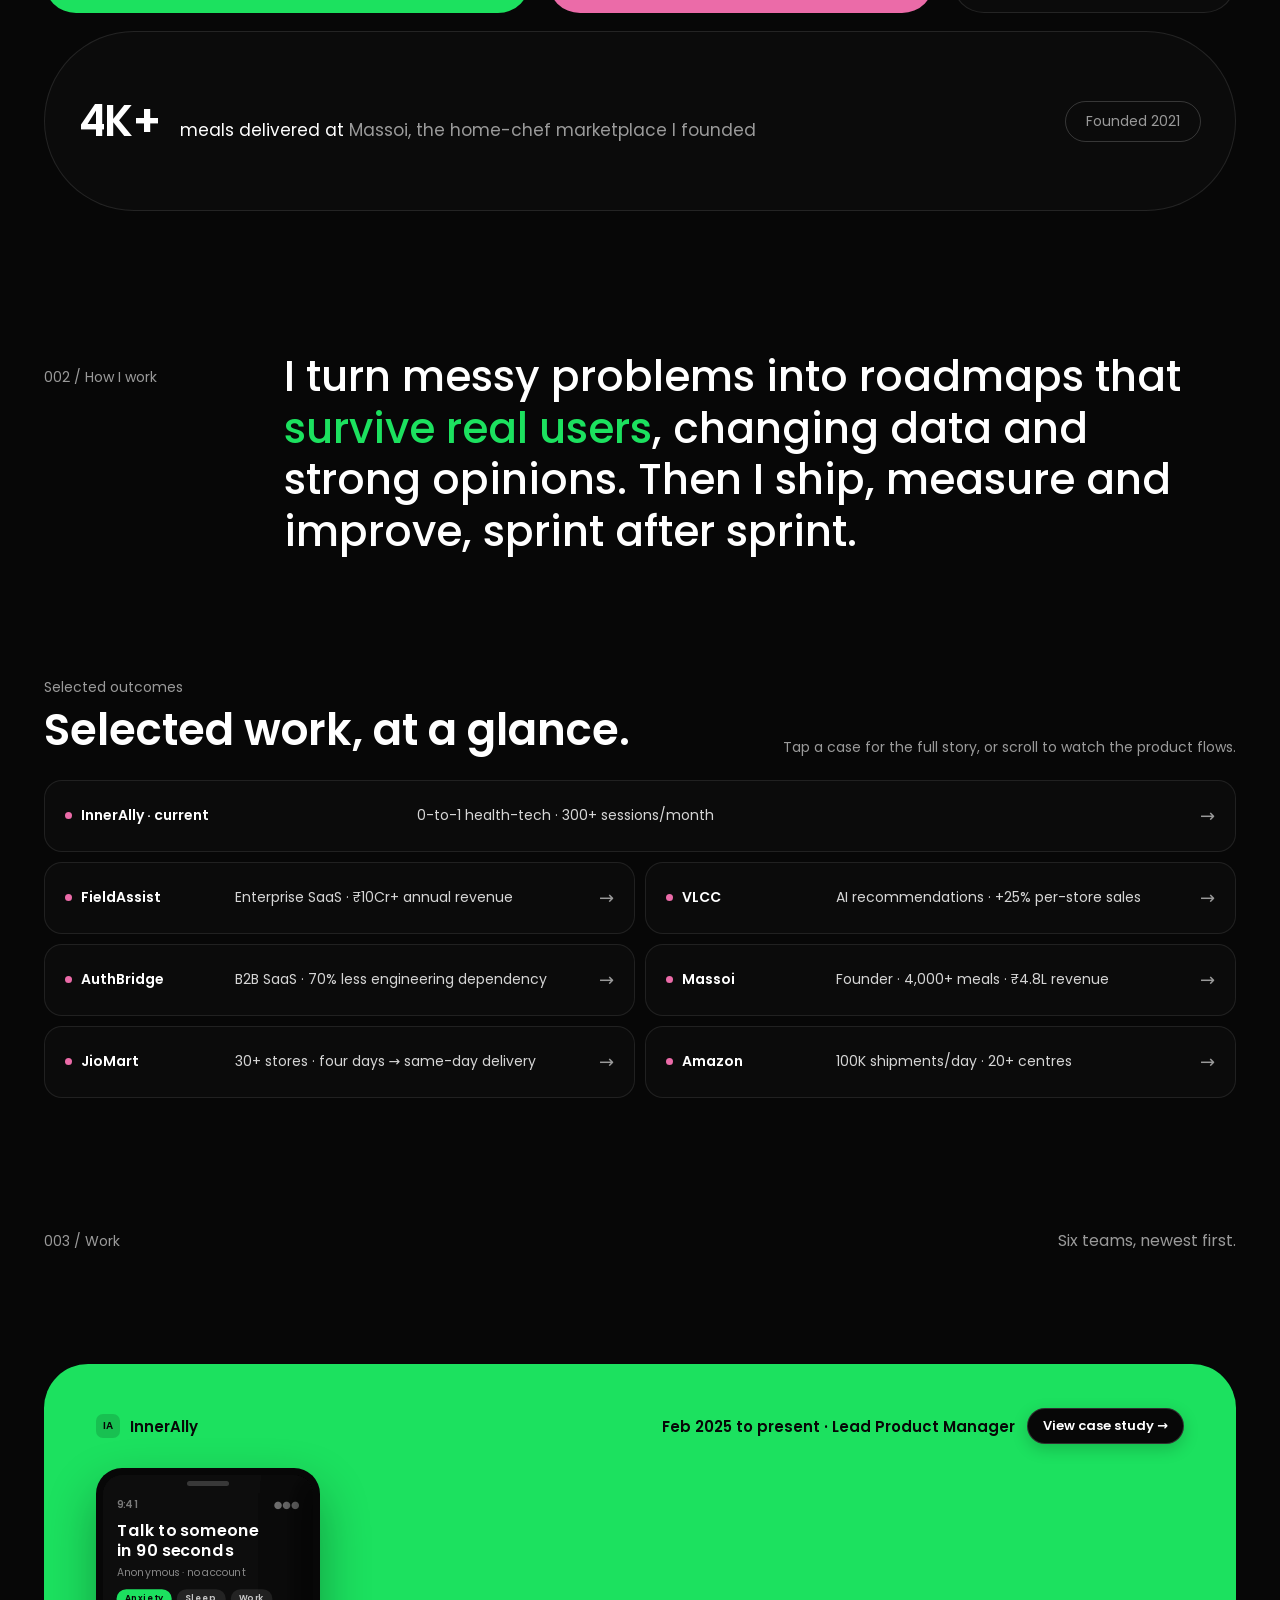
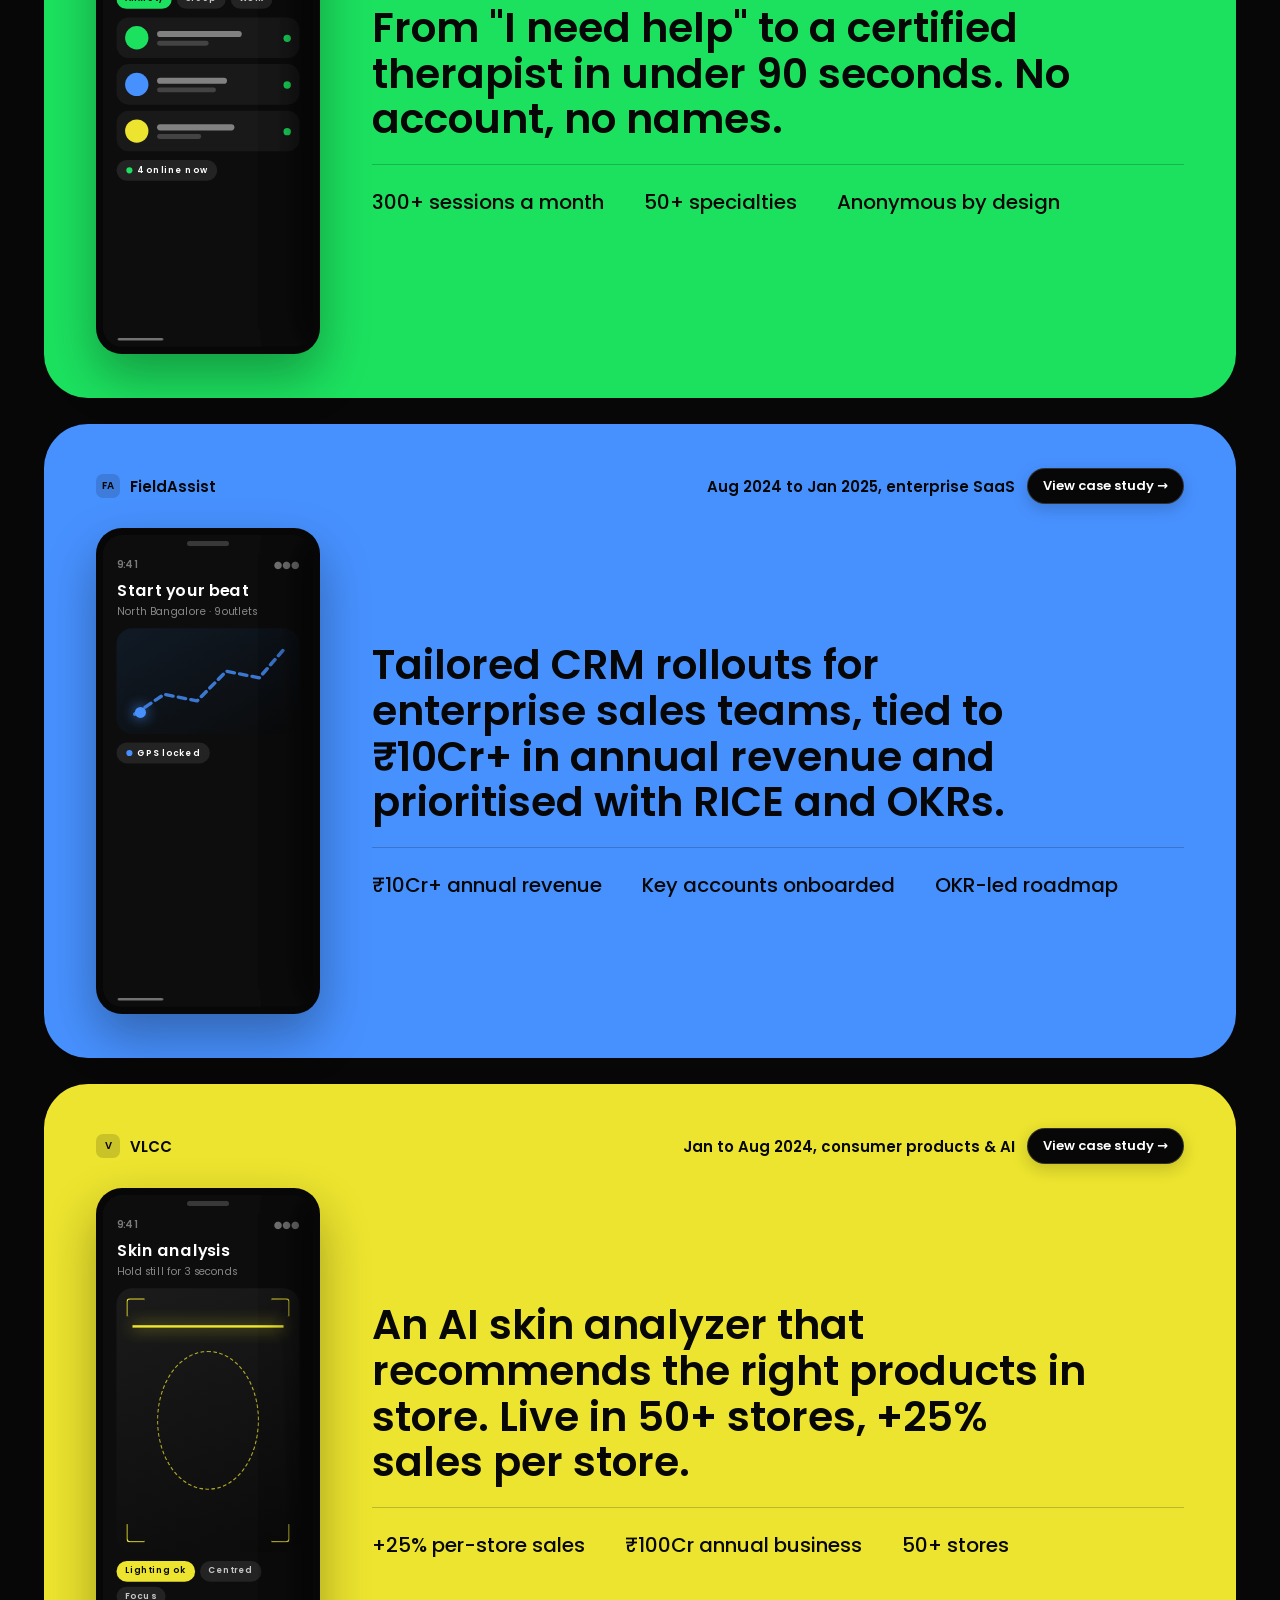
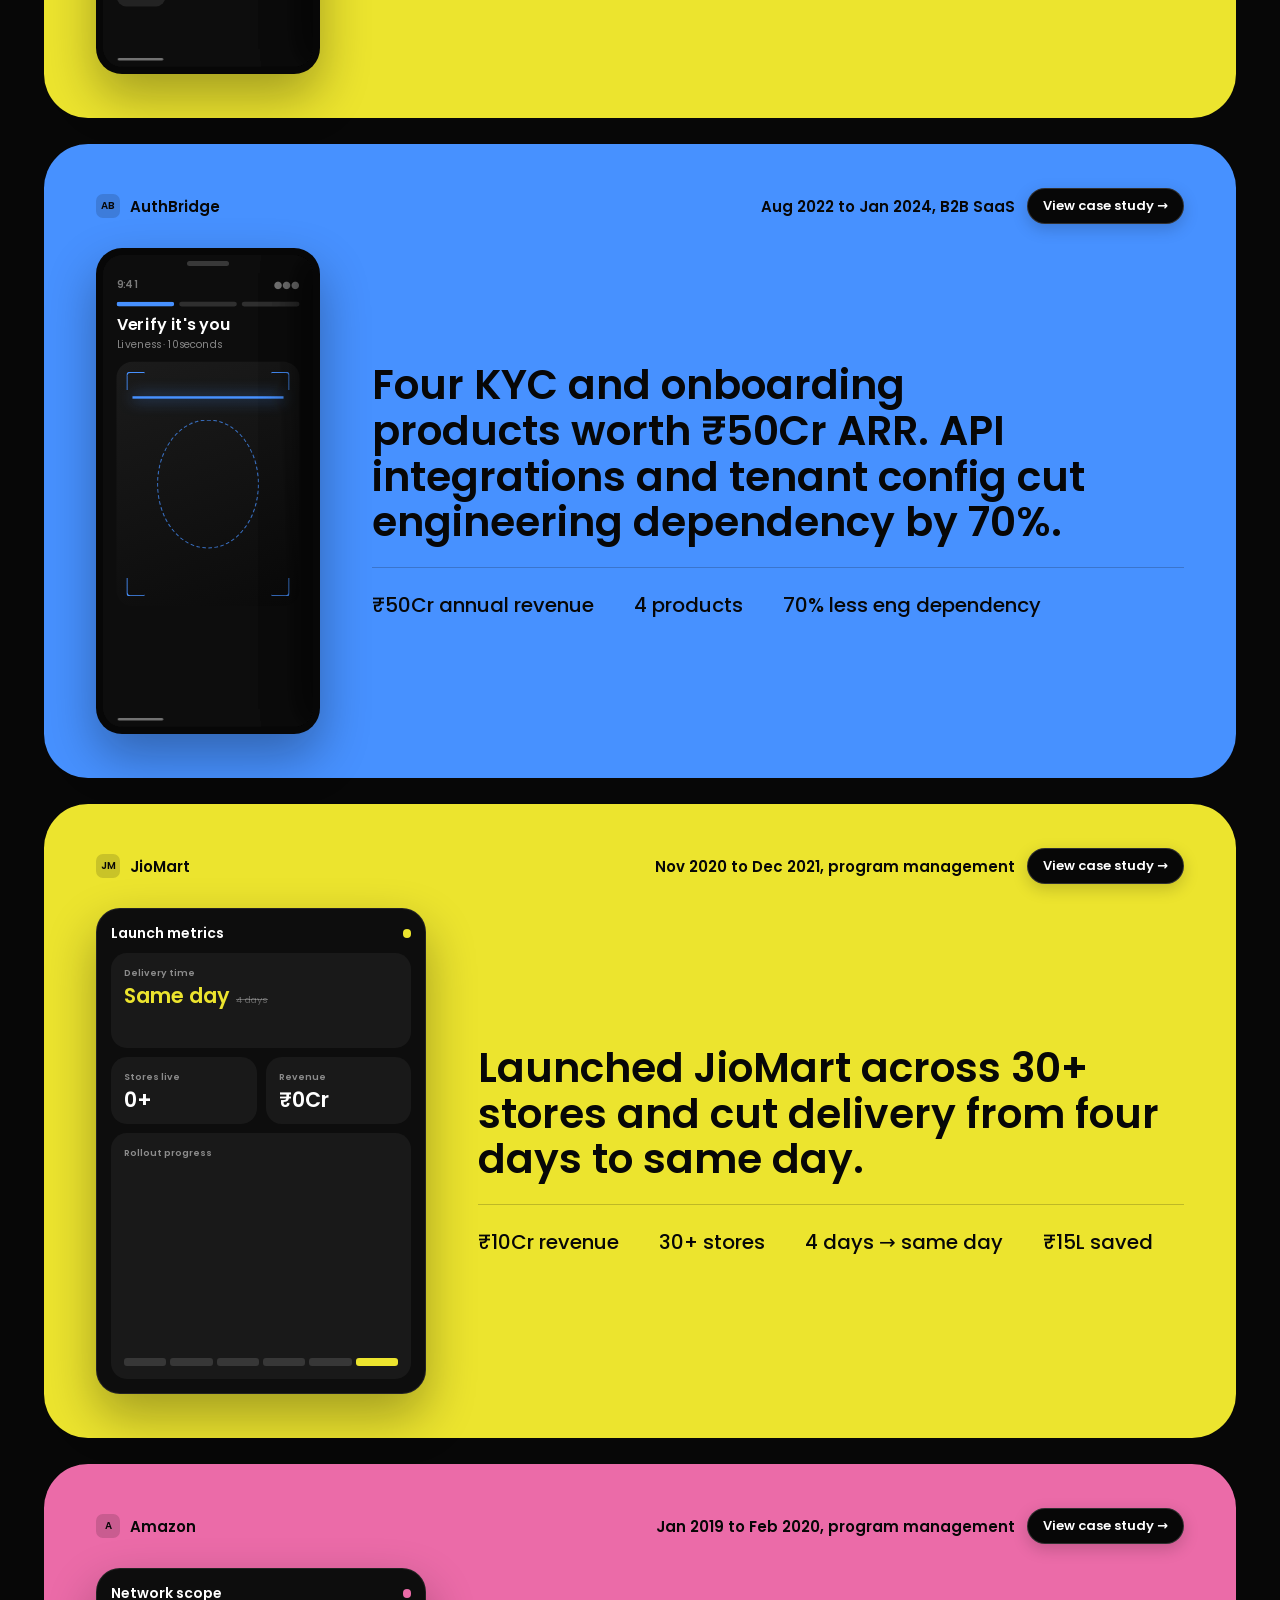
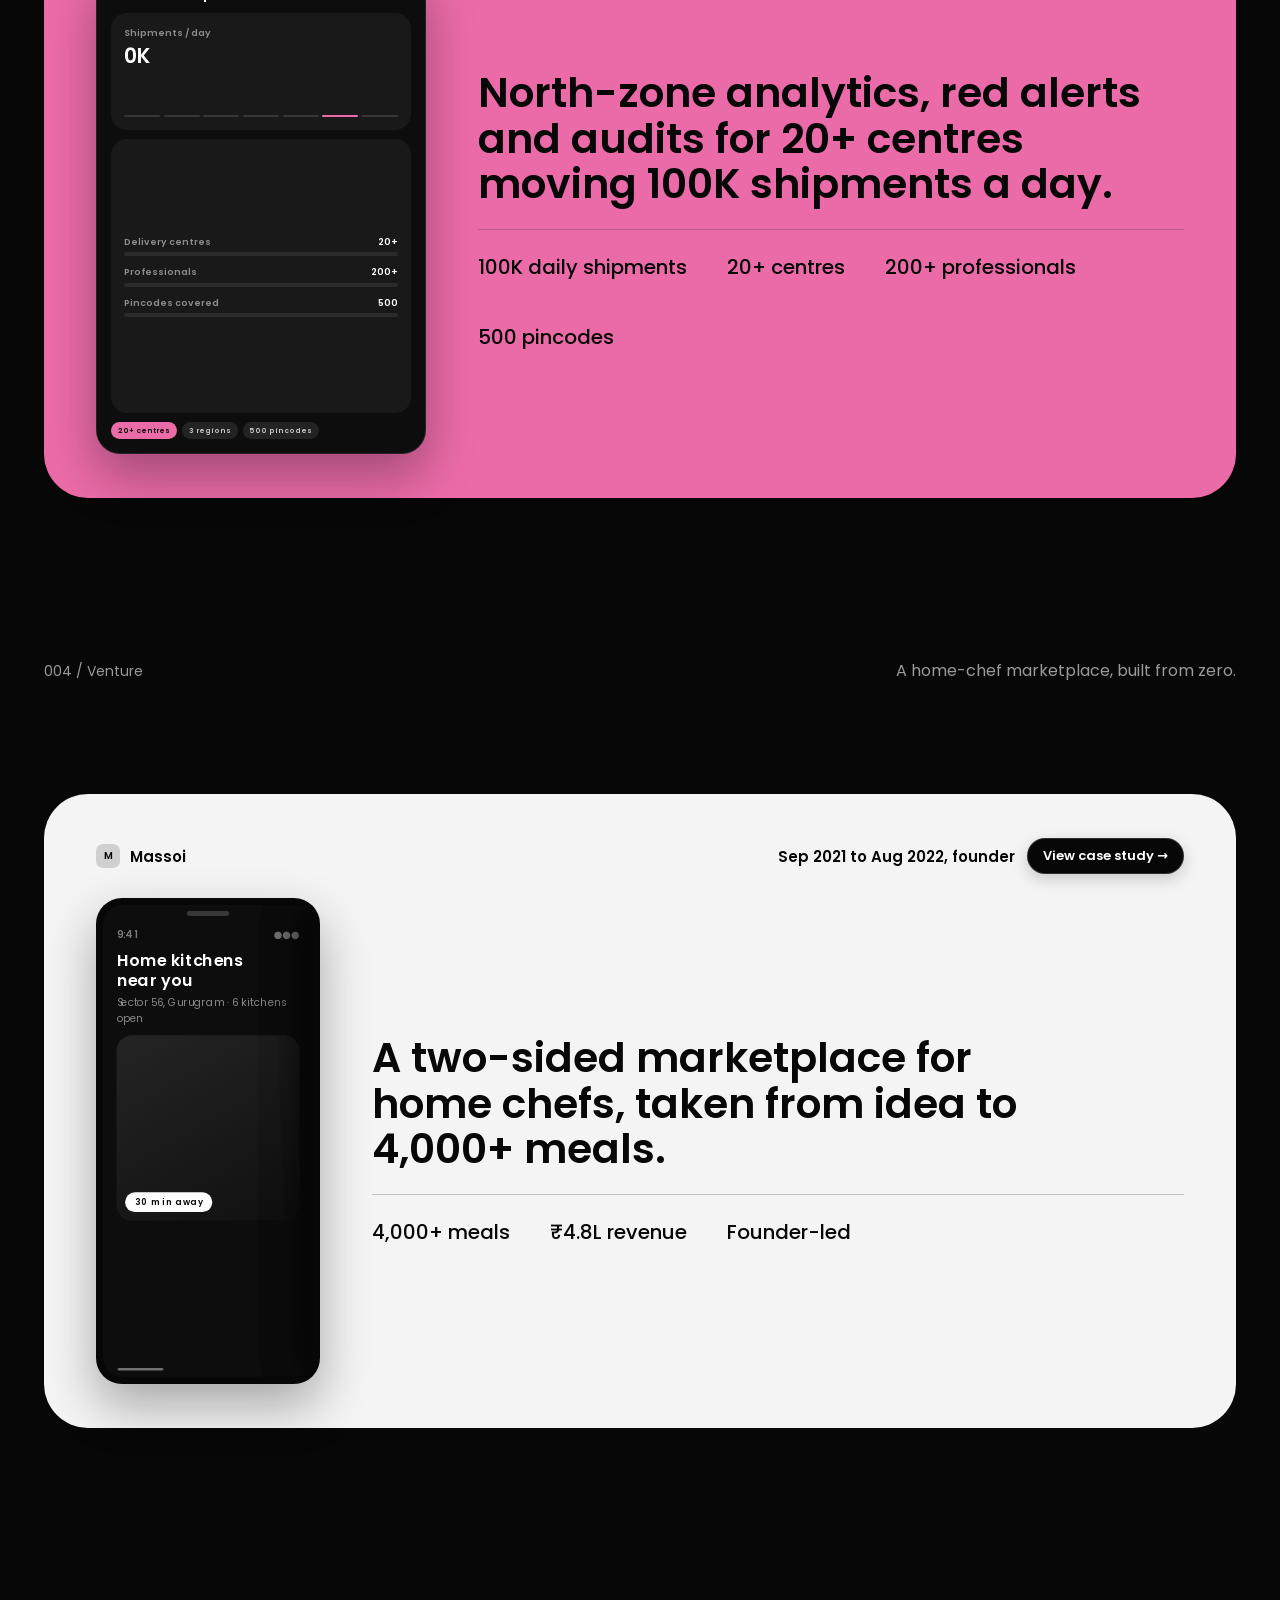
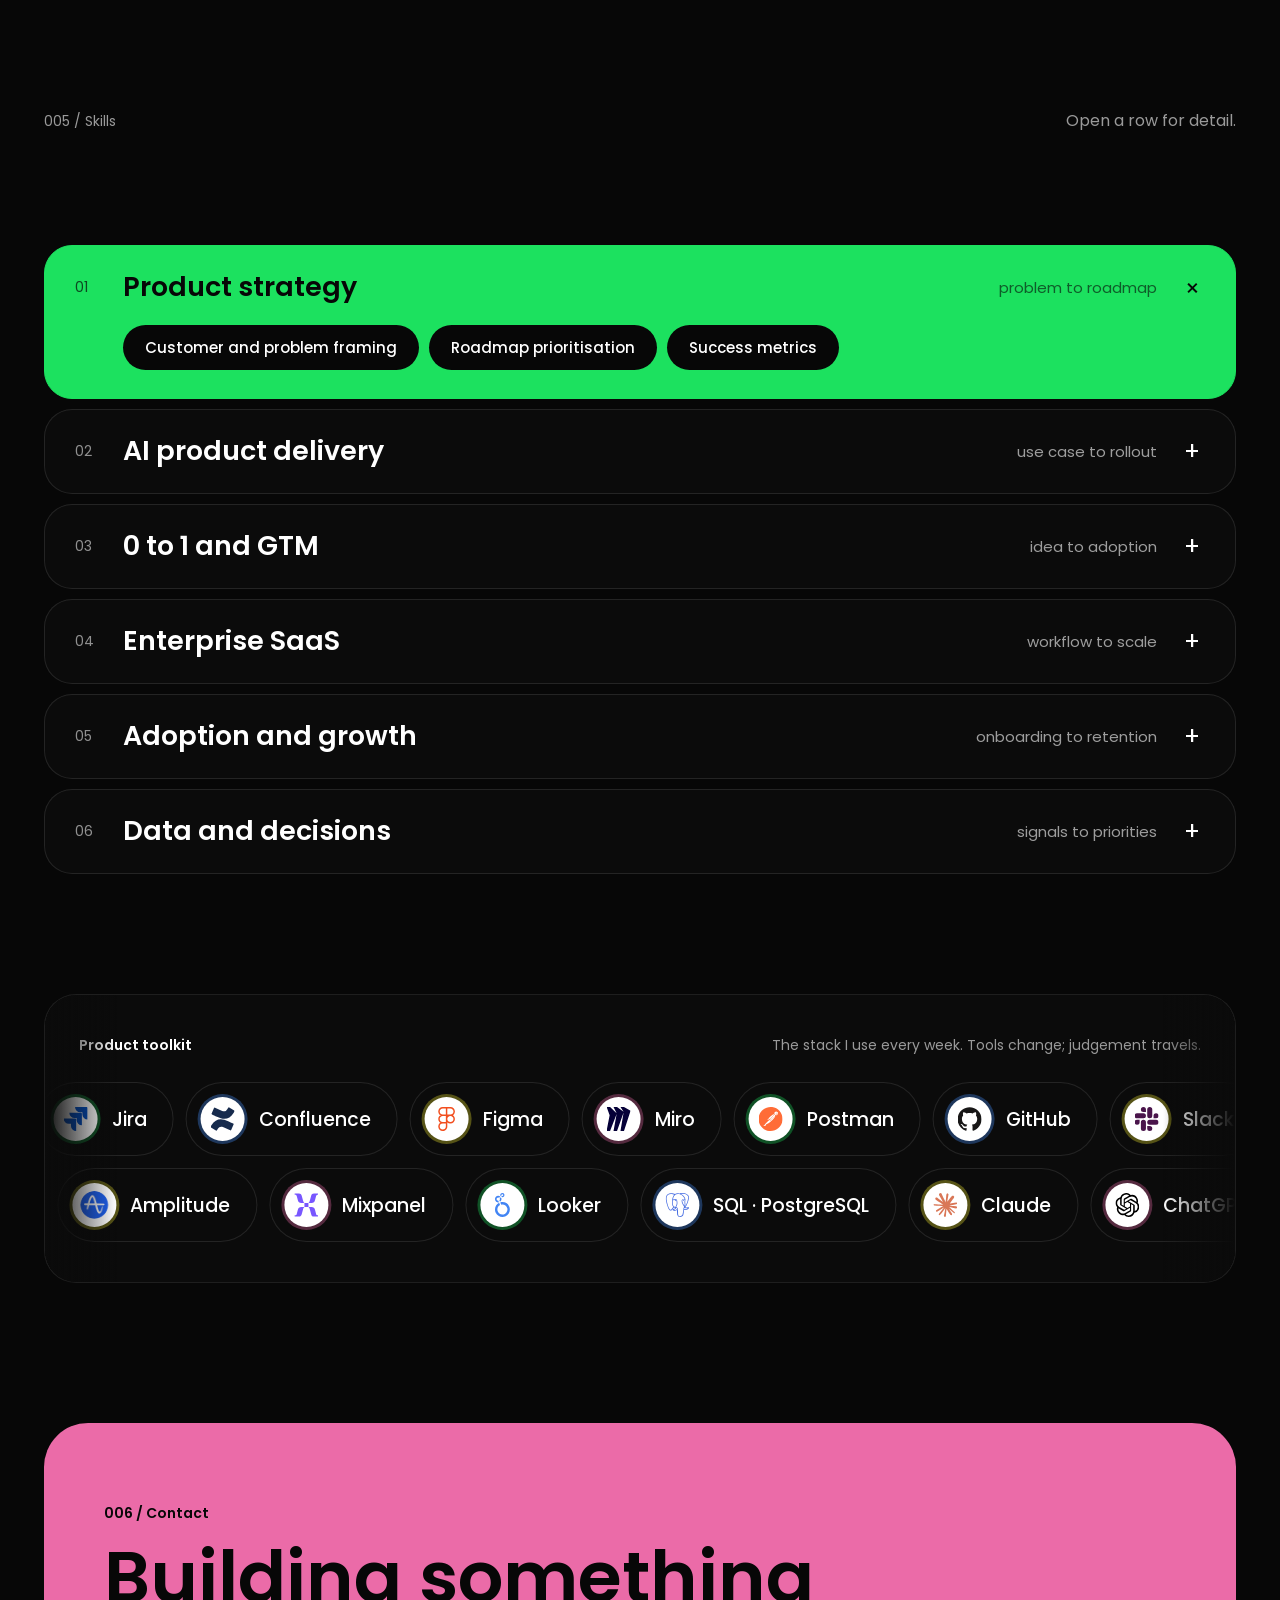
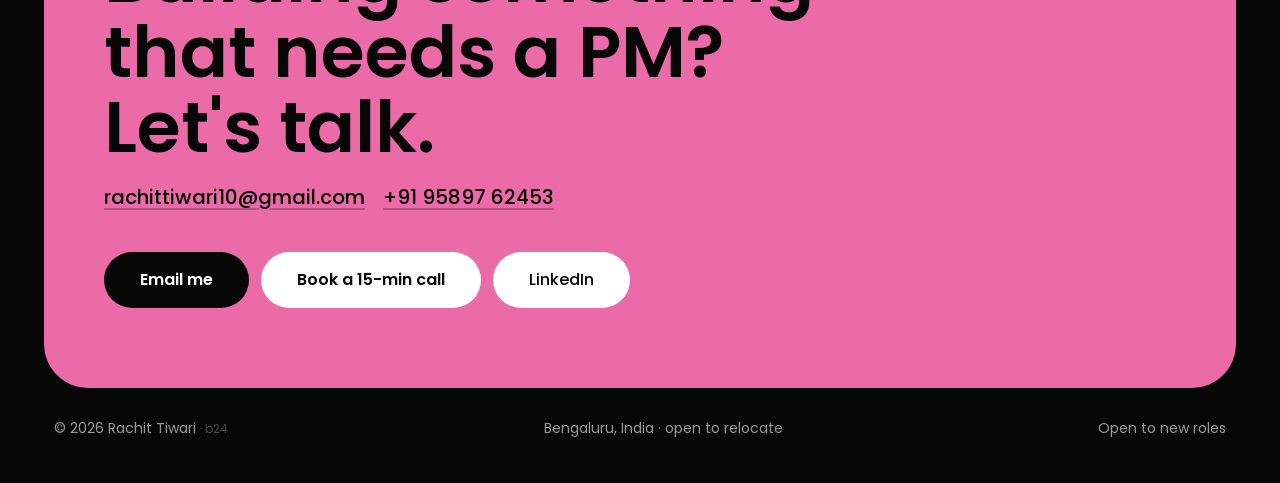
==== commit 0db22dfc: "Swap hero CTA colours: See selected work black, Download résumé pink" ====
--- a/index.html
+++ b/index.html
@@ -241,26 +241,26 @@
   .glow-ring--ghost::before, .glow-ring--ghost::after { animation-duration:5s }
   @keyframes ring { to { transform:rotate(1turn) } }
   .btn { position:relative; z-index:1; border-radius:999px; font-size:17px; font-weight:600; display:inline-flex; align-items:center; justify-content:center; min-height:44px }
-  .btn--primary { background:#EB6BA8; color:#070707; padding:17px 34px; transition:filter .2s }
-  .btn--primary:hover { filter:brightness(1.08); color:#070707 }
-  .btn--ghost { background:#070707; color:#fff; border:1px solid rgba(255,255,255,.16); padding:16px 33px; transition:background .2s }
-  .btn--ghost:hover { background:#141414; color:#fff }
+  .btn--primary { background:#070707; color:#fff; border:1px solid rgba(255,255,255,.16); padding:16px 33px; transition:background .2s }
+  .btn--primary:hover { background:#141414; color:#fff }
+  .btn--ghost { background:#EB6BA8; color:#070707; padding:17px 34px; transition:filter .2s }
+  .btn--ghost:hover { filter:brightness(1.08); color:#070707 }
   @media (max-width:820px) {
     /* top-aligned compact hero sized to the visible viewport, pills on screen */
     .hero { height:auto; min-height:100vh; min-height:100dvh }
     .hero__inner { height:auto; min-height:100vh; min-height:100dvh; align-items:flex-start; padding:96px 16px 120px }
     .hero__content { gap:16px }
     .hero__sub { font-size:15.5px }
-    .btn--primary { padding:13px 26px }
-    .btn--ghost { padding:12px 25px }
+    .btn--primary { padding:12px 25px }
+    .btn--ghost { padding:13px 26px }
     .hero__pills { z-index:1 }
     .pill { font-size:12.5px; padding:8px 15px }
     .hero__content { padding:0 }
     .hero__ctas { flex-direction:column; width:100% }
     .glow-ring { width:auto; align-self:flex-start }
     .btn { width:auto; text-align:center; font-size:15px; min-height:0 }
-    .btn--primary { padding:13px 24px }
-    .btn--ghost { padding:12px 23px }
+    .btn--primary { padding:12px 23px }
+    .btn--ghost { padding:13px 24px }
     .hero__h1 { font-size:38px; letter-spacing:-1px }
   }
   /* desktop-site-mode on a phone: same mobile rules, keyed off the class */
@@ -268,16 +268,16 @@
   html.is-compact .hero__inner { height:auto; min-height:100vh; min-height:100dvh; align-items:flex-start; padding:96px 16px 120px }
   html.is-compact .hero__content { gap:16px }
   html.is-compact .hero__sub { font-size:15.5px }
-  html.is-compact .btn--primary { padding:13px 26px }
-  html.is-compact .btn--ghost { padding:12px 25px }
+  html.is-compact .btn--primary { padding:12px 25px }
+  html.is-compact .btn--ghost { padding:13px 26px }
   html.is-compact .hero__pills { z-index:1 }
   html.is-compact .pill { font-size:12.5px; padding:8px 15px }
   html.is-compact .hero__content { padding:0 }
   html.is-compact .hero__ctas { flex-direction:column; width:100% }
   html.is-compact .glow-ring { width:auto; align-self:flex-start }
   html.is-compact .btn { width:auto; text-align:center; font-size:15px; min-height:0 }
-  html.is-compact .btn--primary { padding:13px 24px }
-  html.is-compact .btn--ghost { padding:12px 23px }
+  html.is-compact .btn--primary { padding:12px 23px }
+  html.is-compact .btn--ghost { padding:13px 24px }
   html.is-compact .hero__h1 { font-size:38px; letter-spacing:-1px }
 
   @media (prefers-reduced-motion:reduce) {
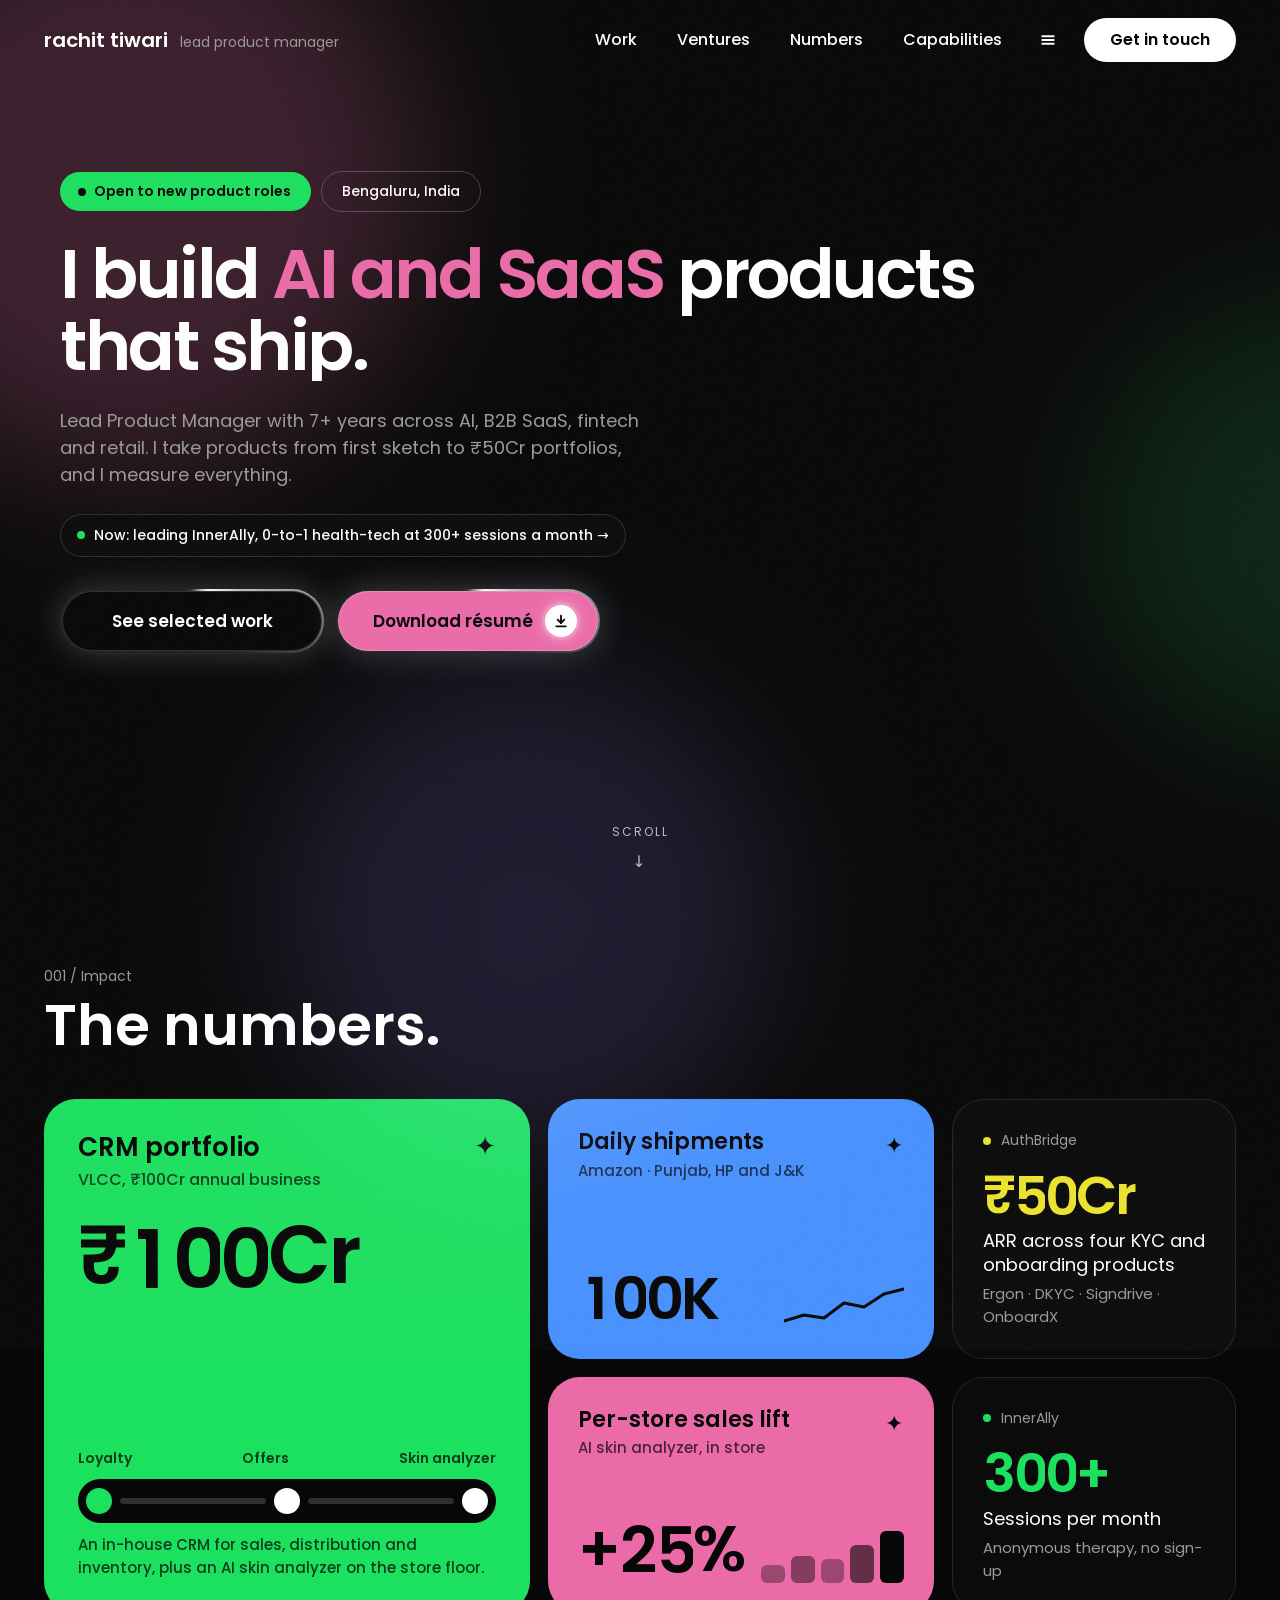
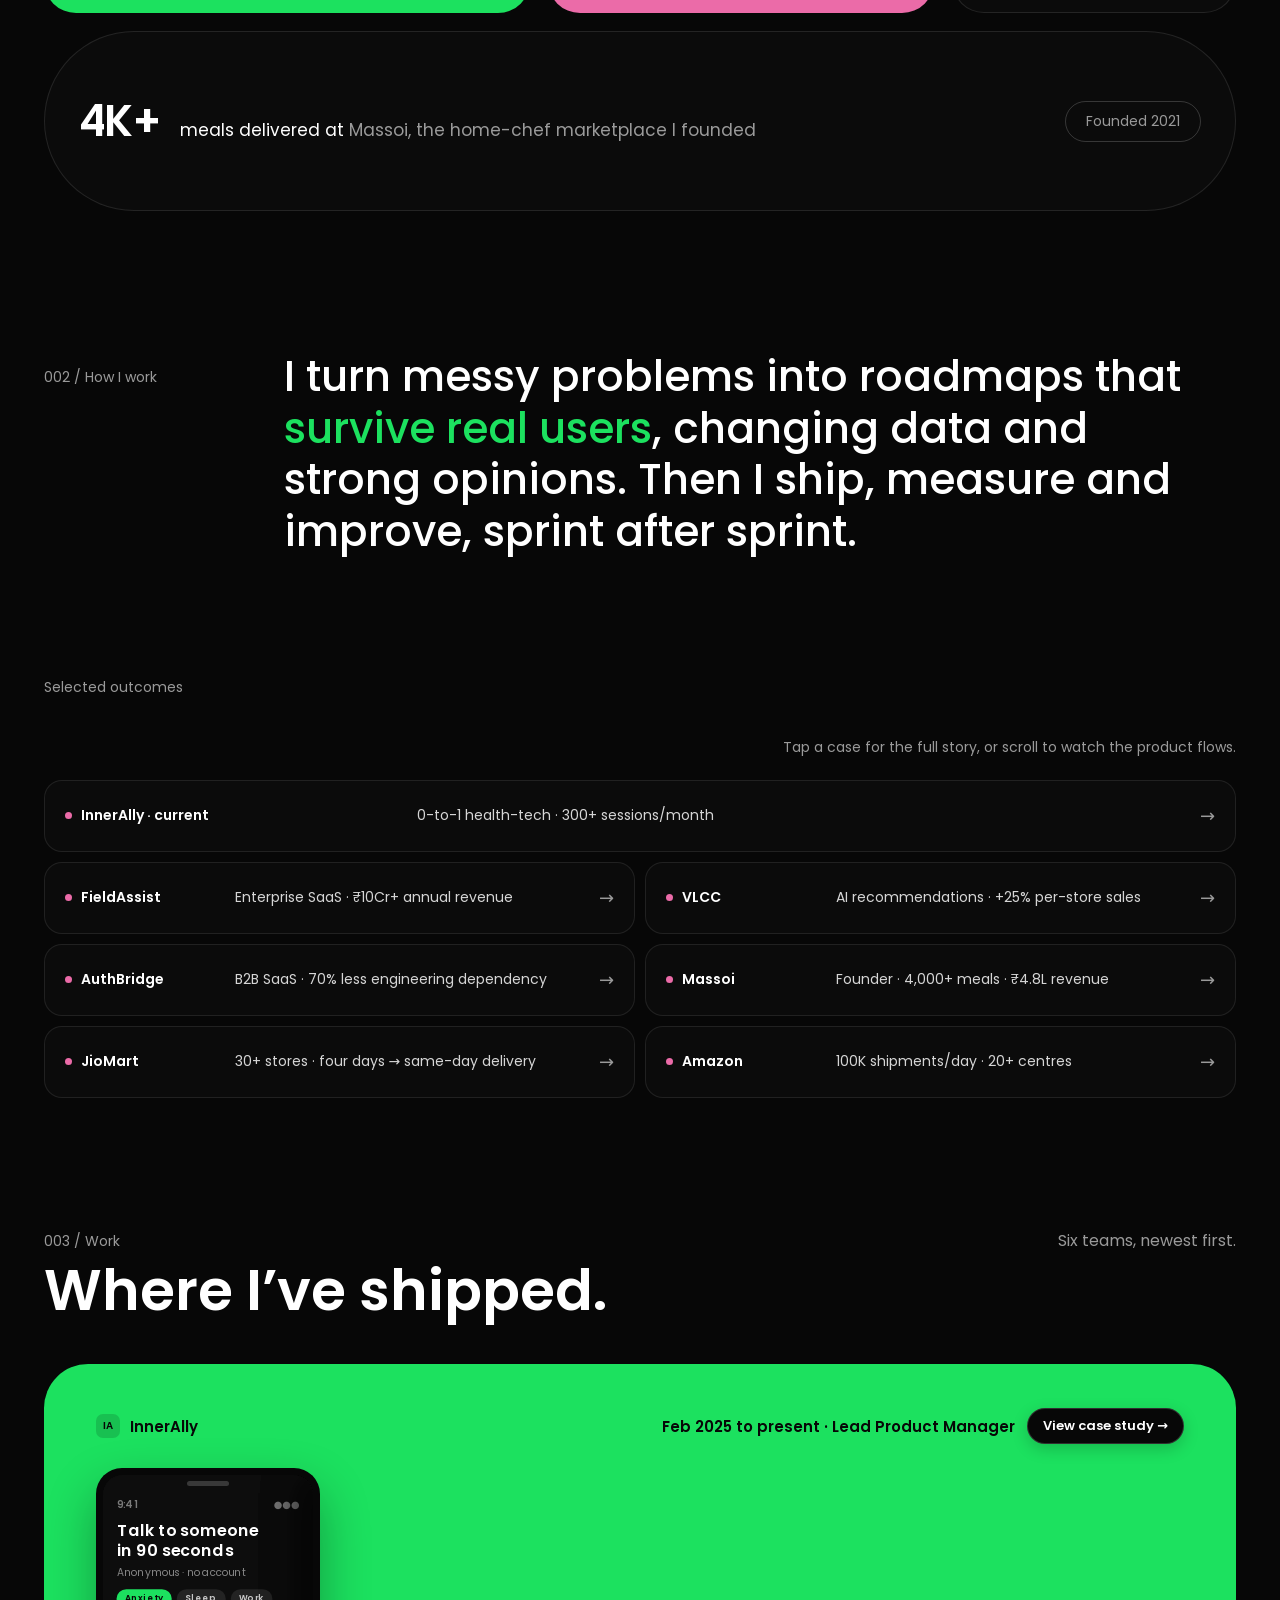
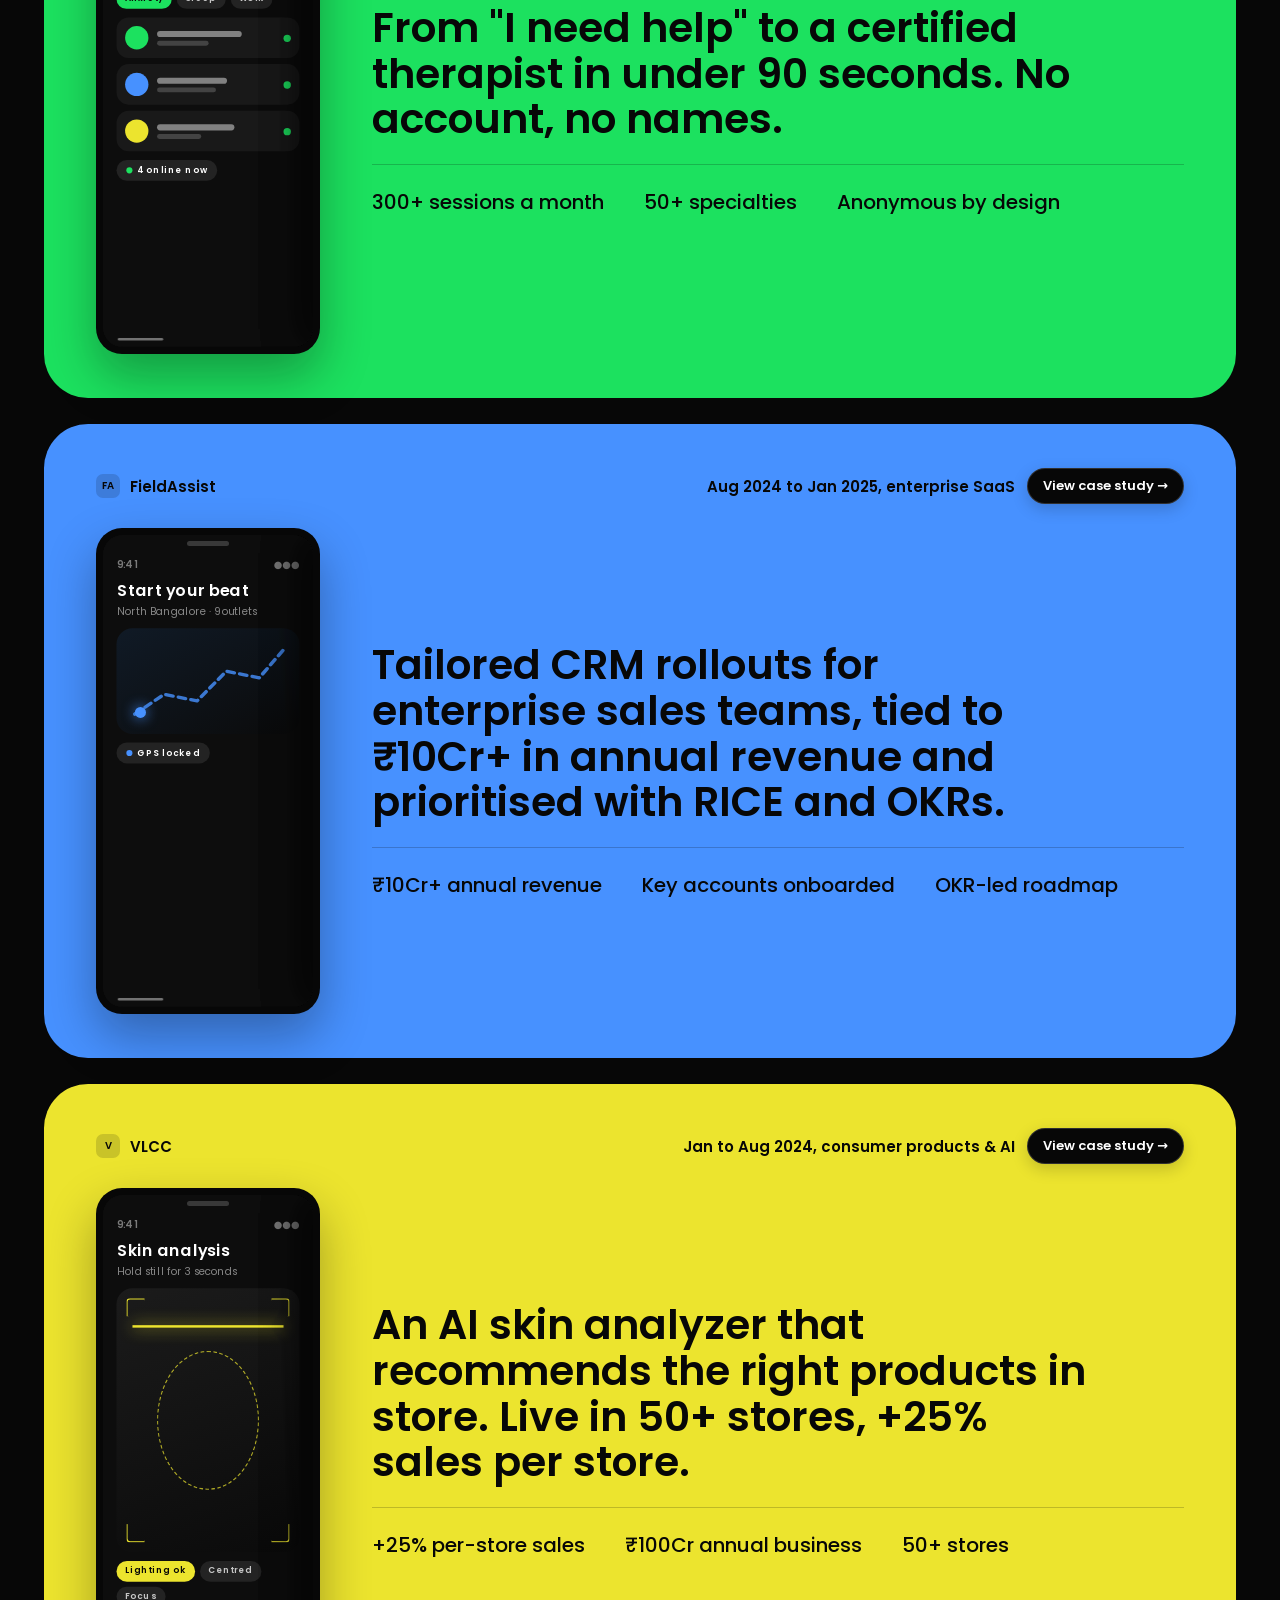
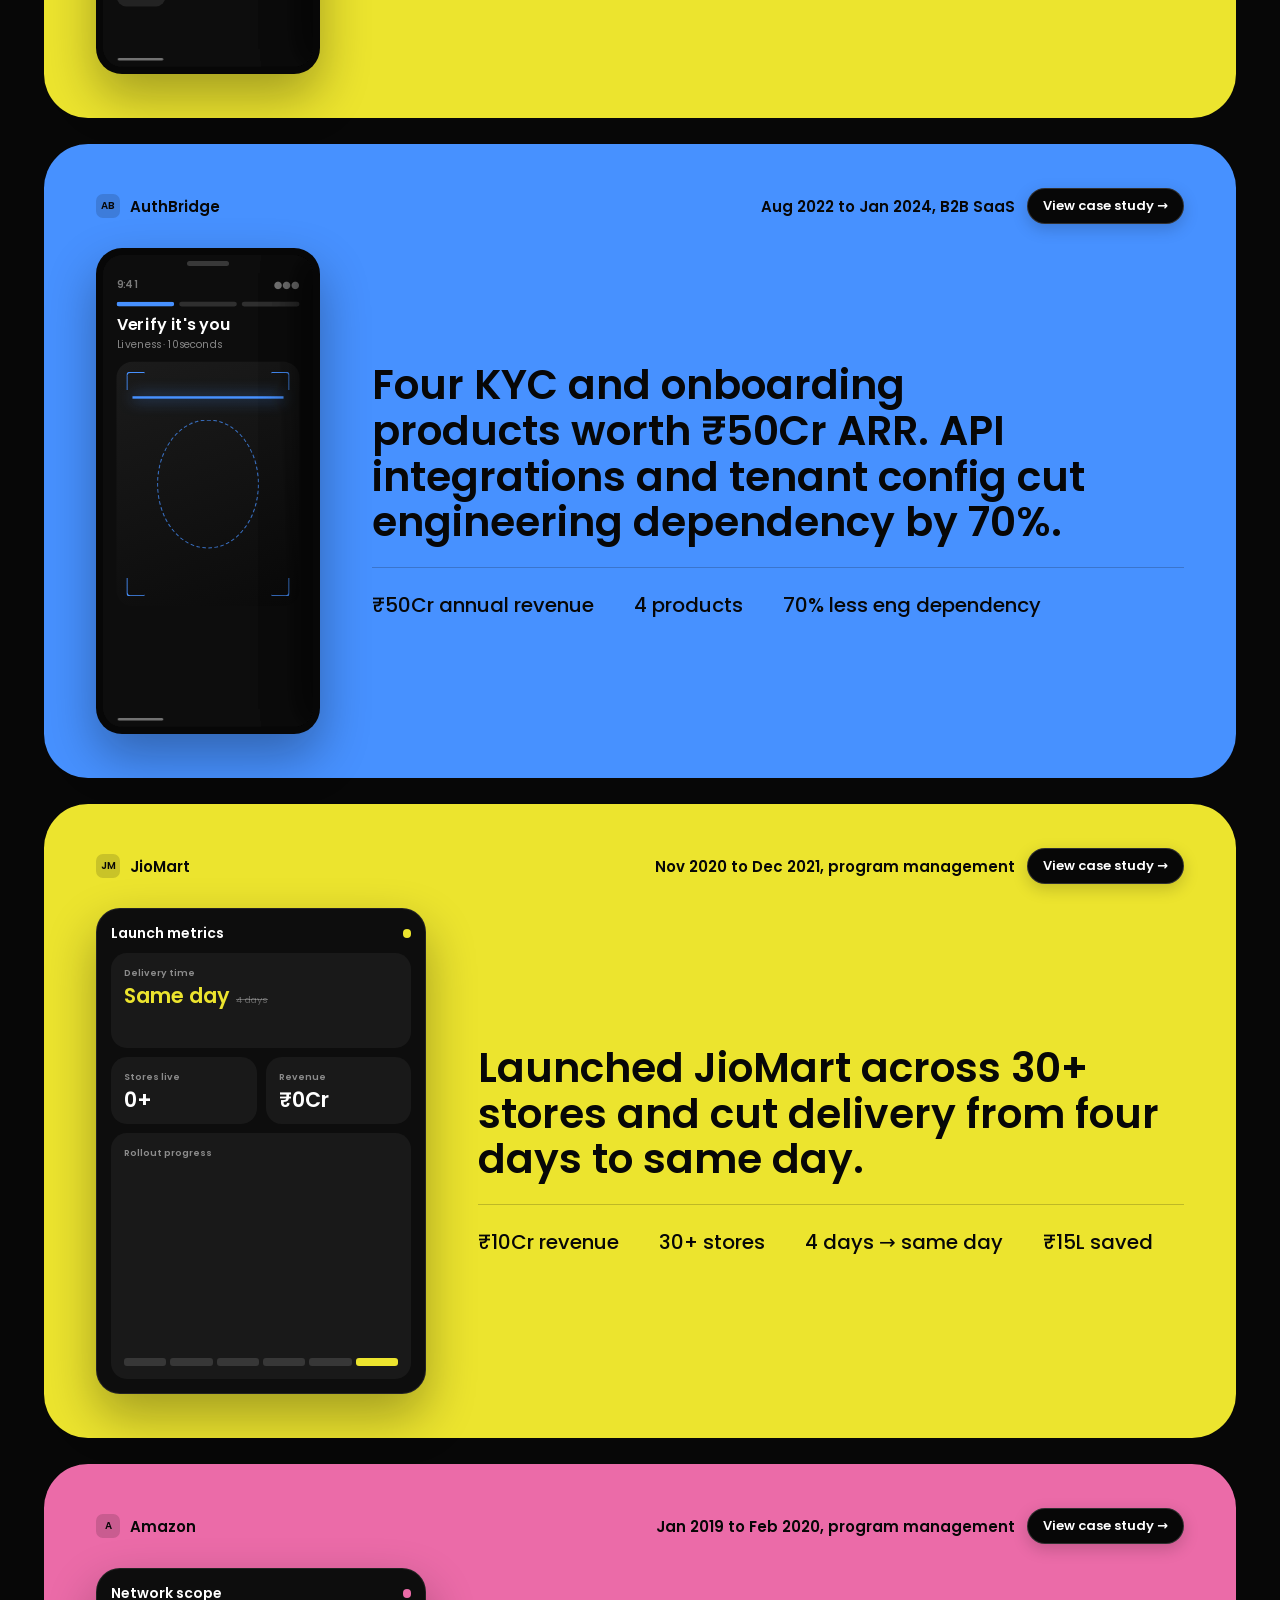
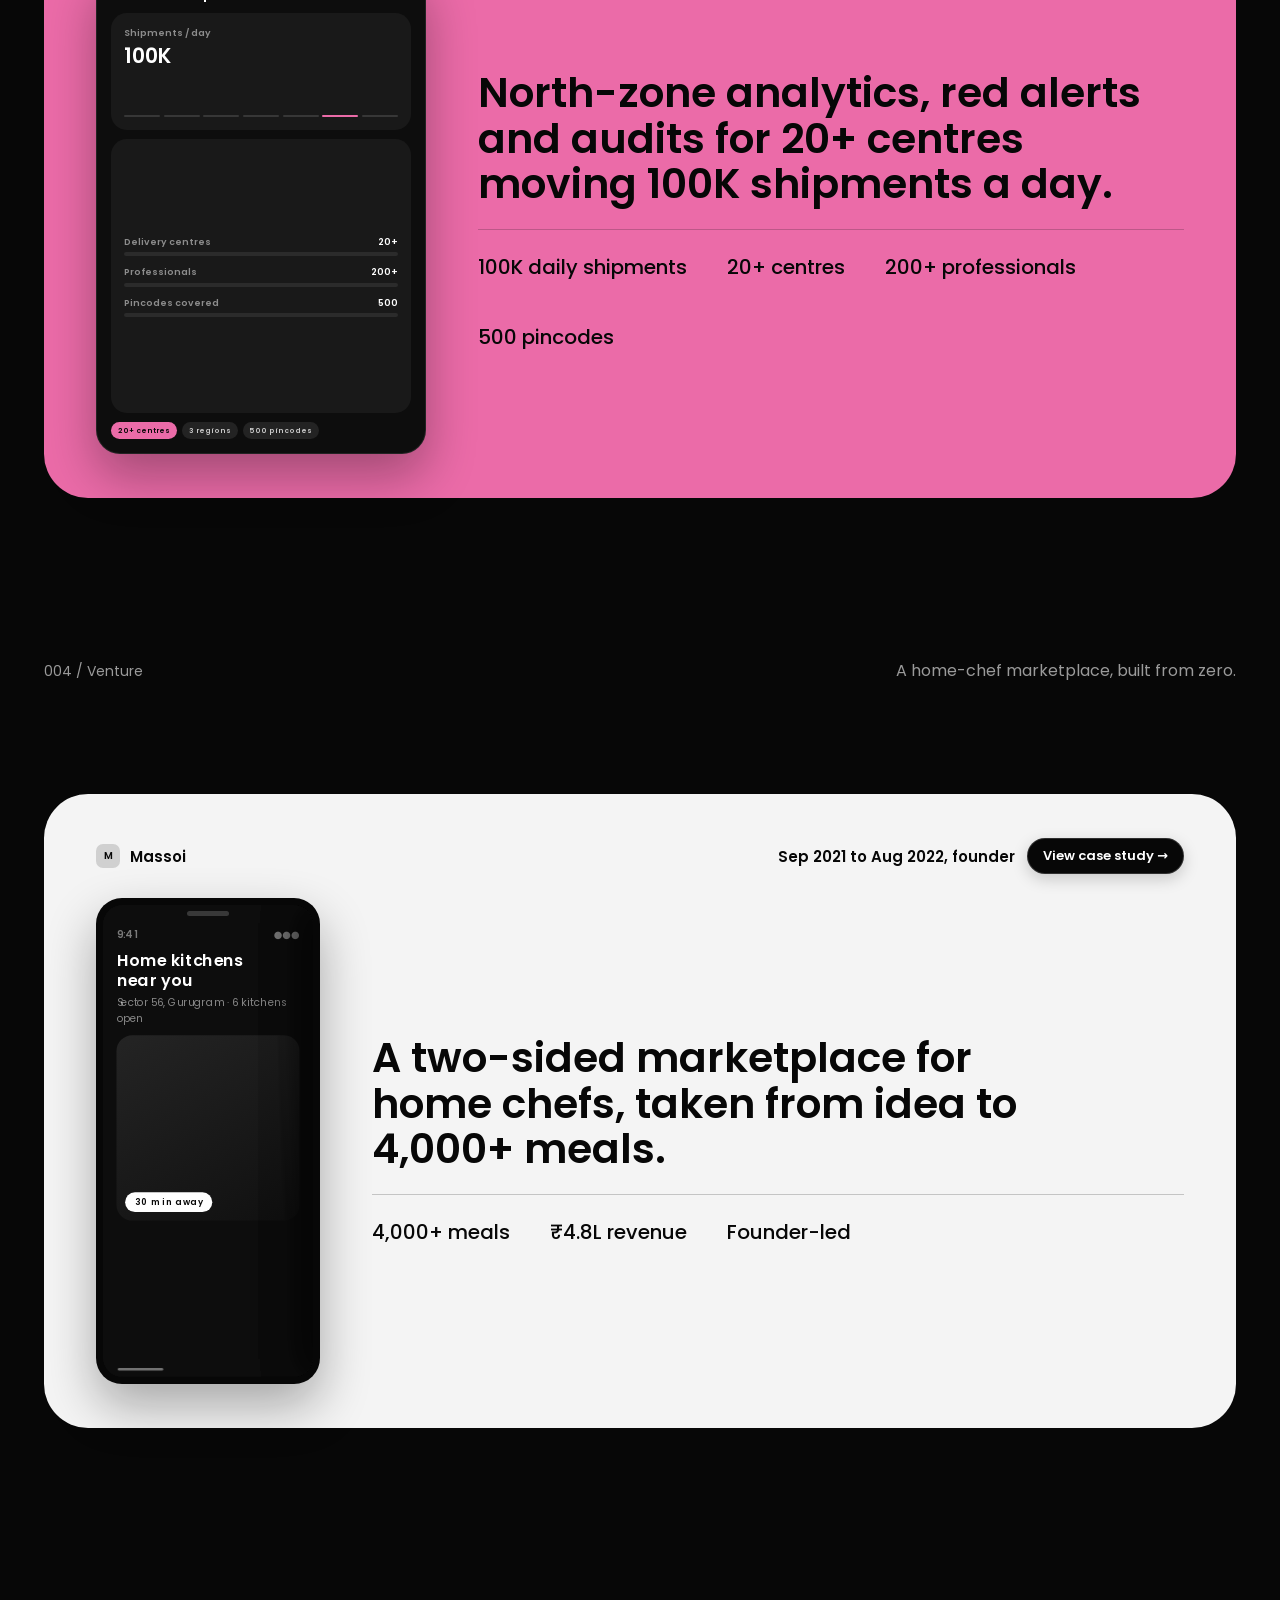
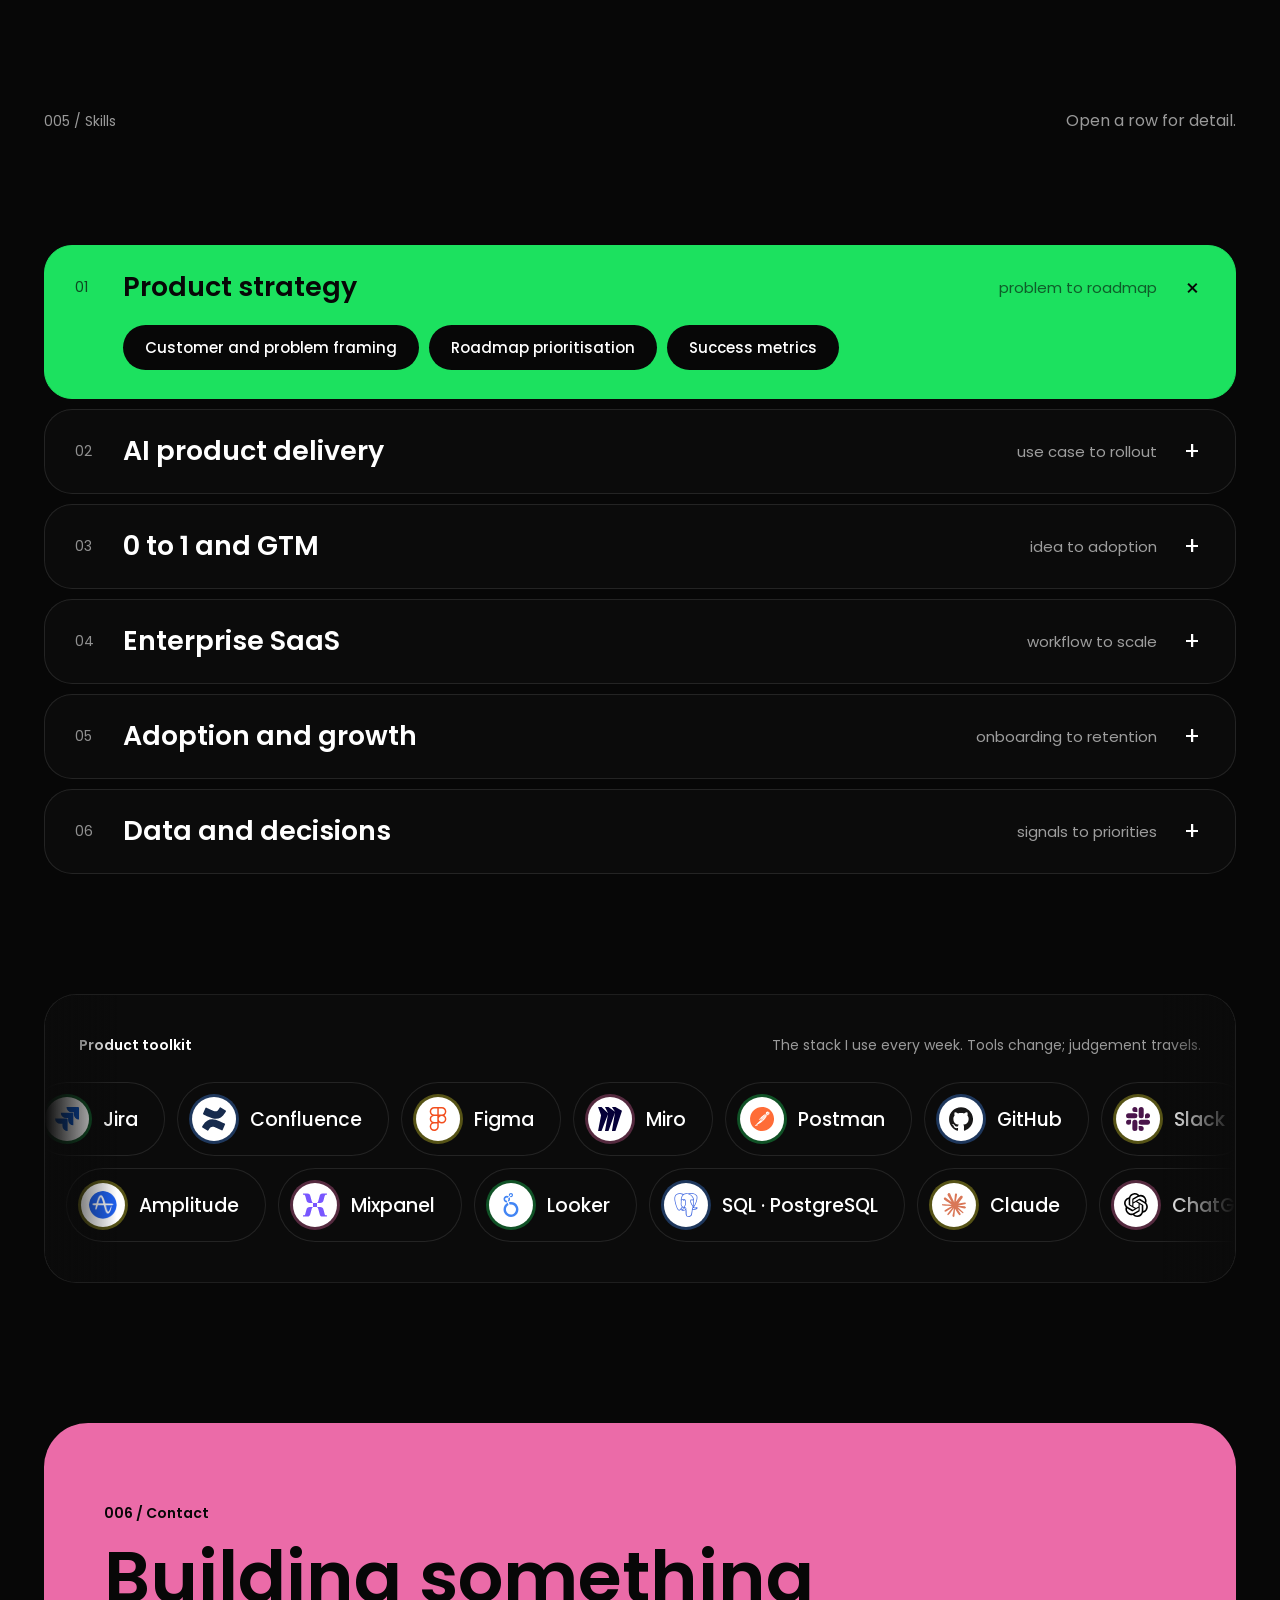
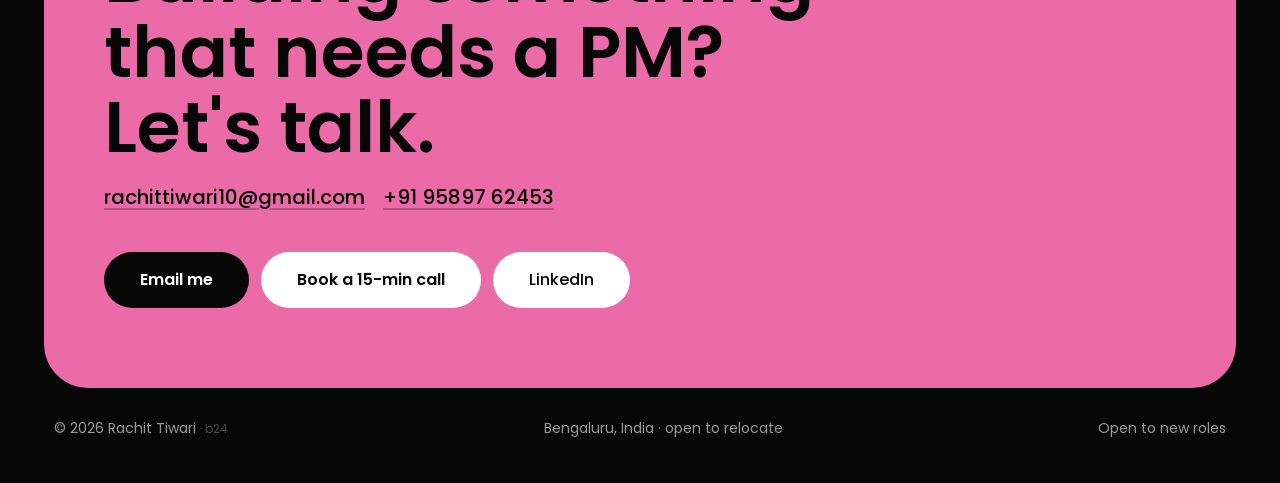
==== commit b48eac30: "Hero CTAs: equal size, ring and spacing on desktop and mobile" ====
--- a/index.html
+++ b/index.html
@@ -280,6 +280,18 @@
   html.is-compact .btn--ghost { padding:13px 24px }
   html.is-compact .hero__h1 { font-size:38px; letter-spacing:-1px }
 
+  /* hero CTAs: identical outer size, ring and spacing on both buttons */
+  .hero__ctas { display:inline-grid; grid-template-columns:1fr 1fr; gap:12px; width:auto; align-self:flex-start }
+  .hero__ctas .glow-ring { width:auto; align-self:stretch; background:rgba(255,255,255,.10); box-shadow:0 0 34px rgba(226,232,240,.22) }
+  .hero__ctas .glow-ring::before, .hero__ctas .glow-ring::after { animation-duration:3.8s }
+  .hero__ctas .btn { box-sizing:border-box; flex:1 1 auto; width:100%; height:60px; min-height:0; padding:0 34px; border:1px solid rgba(255,255,255,.16) }
+  .hero__ctas .btn--ghost { border-color:rgba(255,255,255,.22) }
+  @media (max-width:820px) {
+    .hero__ctas { grid-template-columns:1fr }
+    .hero__ctas .btn { height:50px; padding:0 26px }
+  }
+  html.is-compact .hero__ctas { grid-template-columns:1fr }
+  html.is-compact .hero__ctas .btn { height:50px; padding:0 26px }
   @media (prefers-reduced-motion:reduce) {
     .glow-ring::before, .glow-ring::after { animation:none }
   }
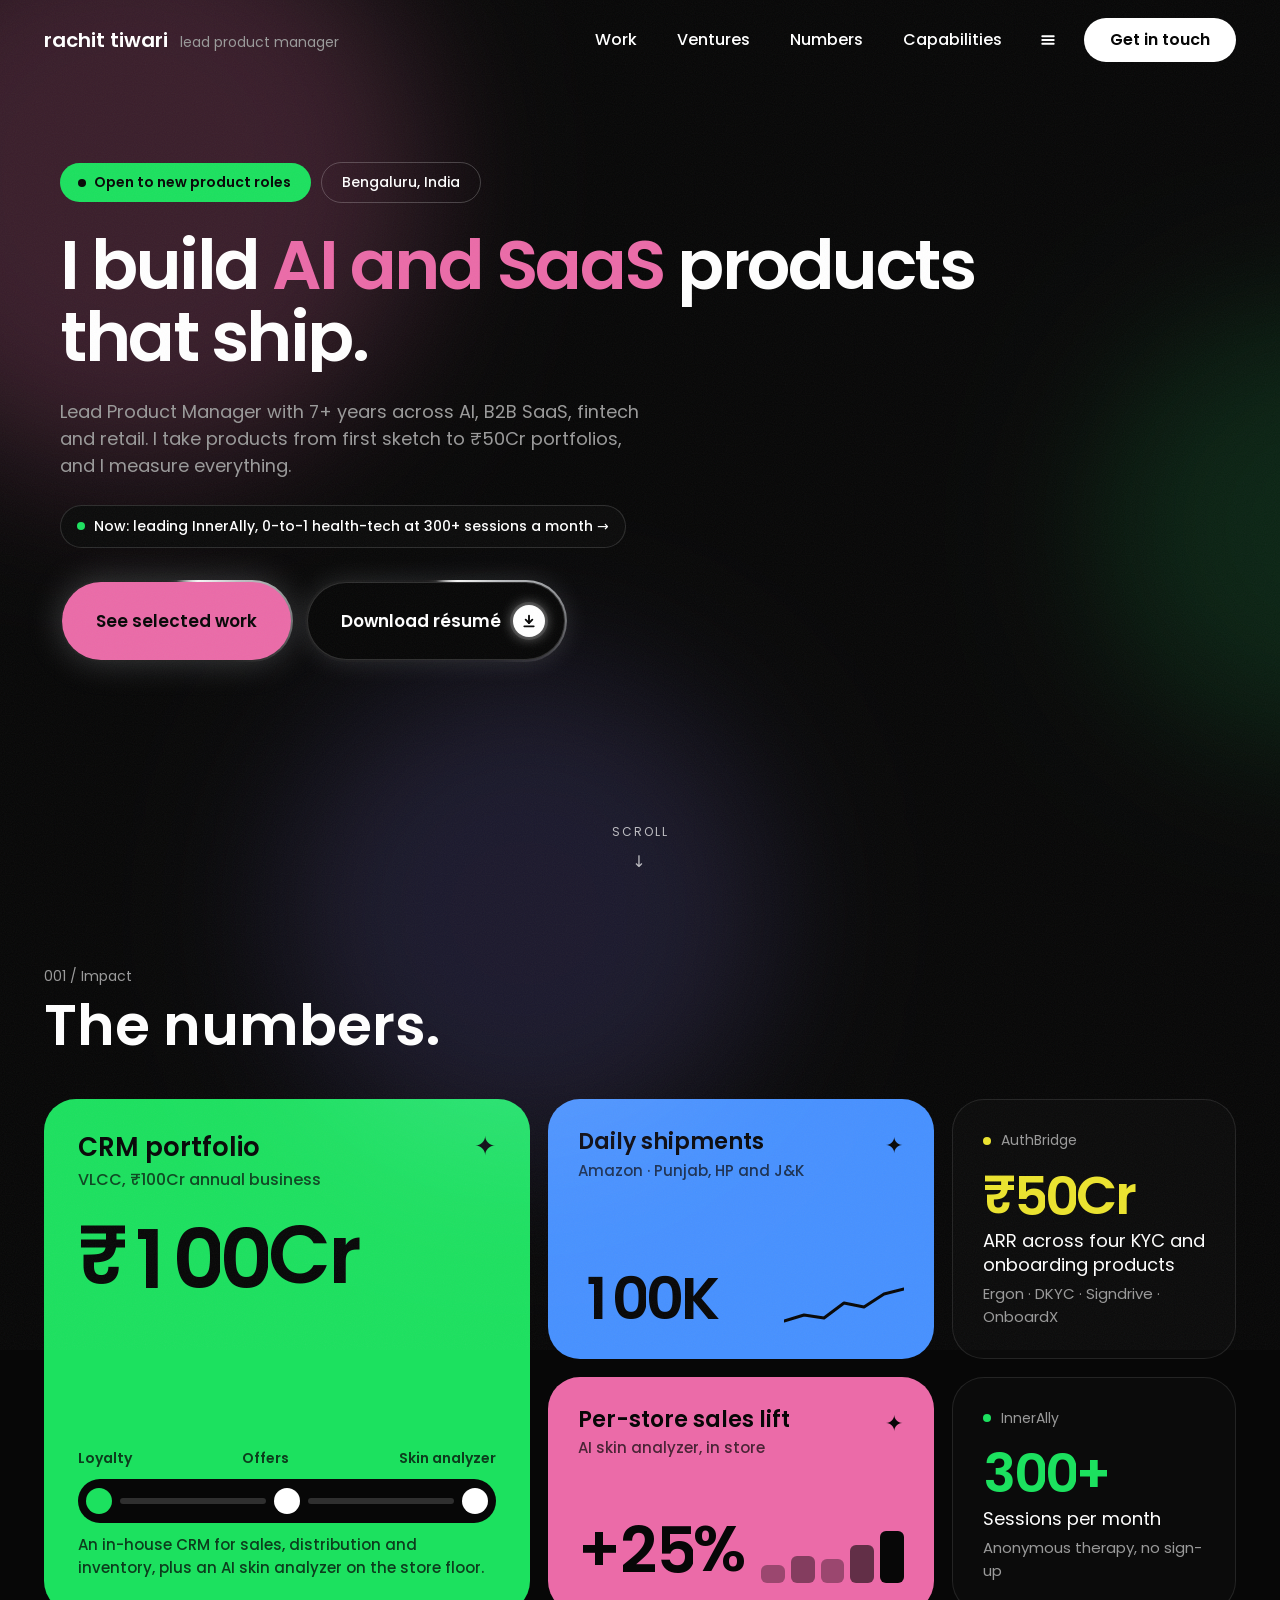
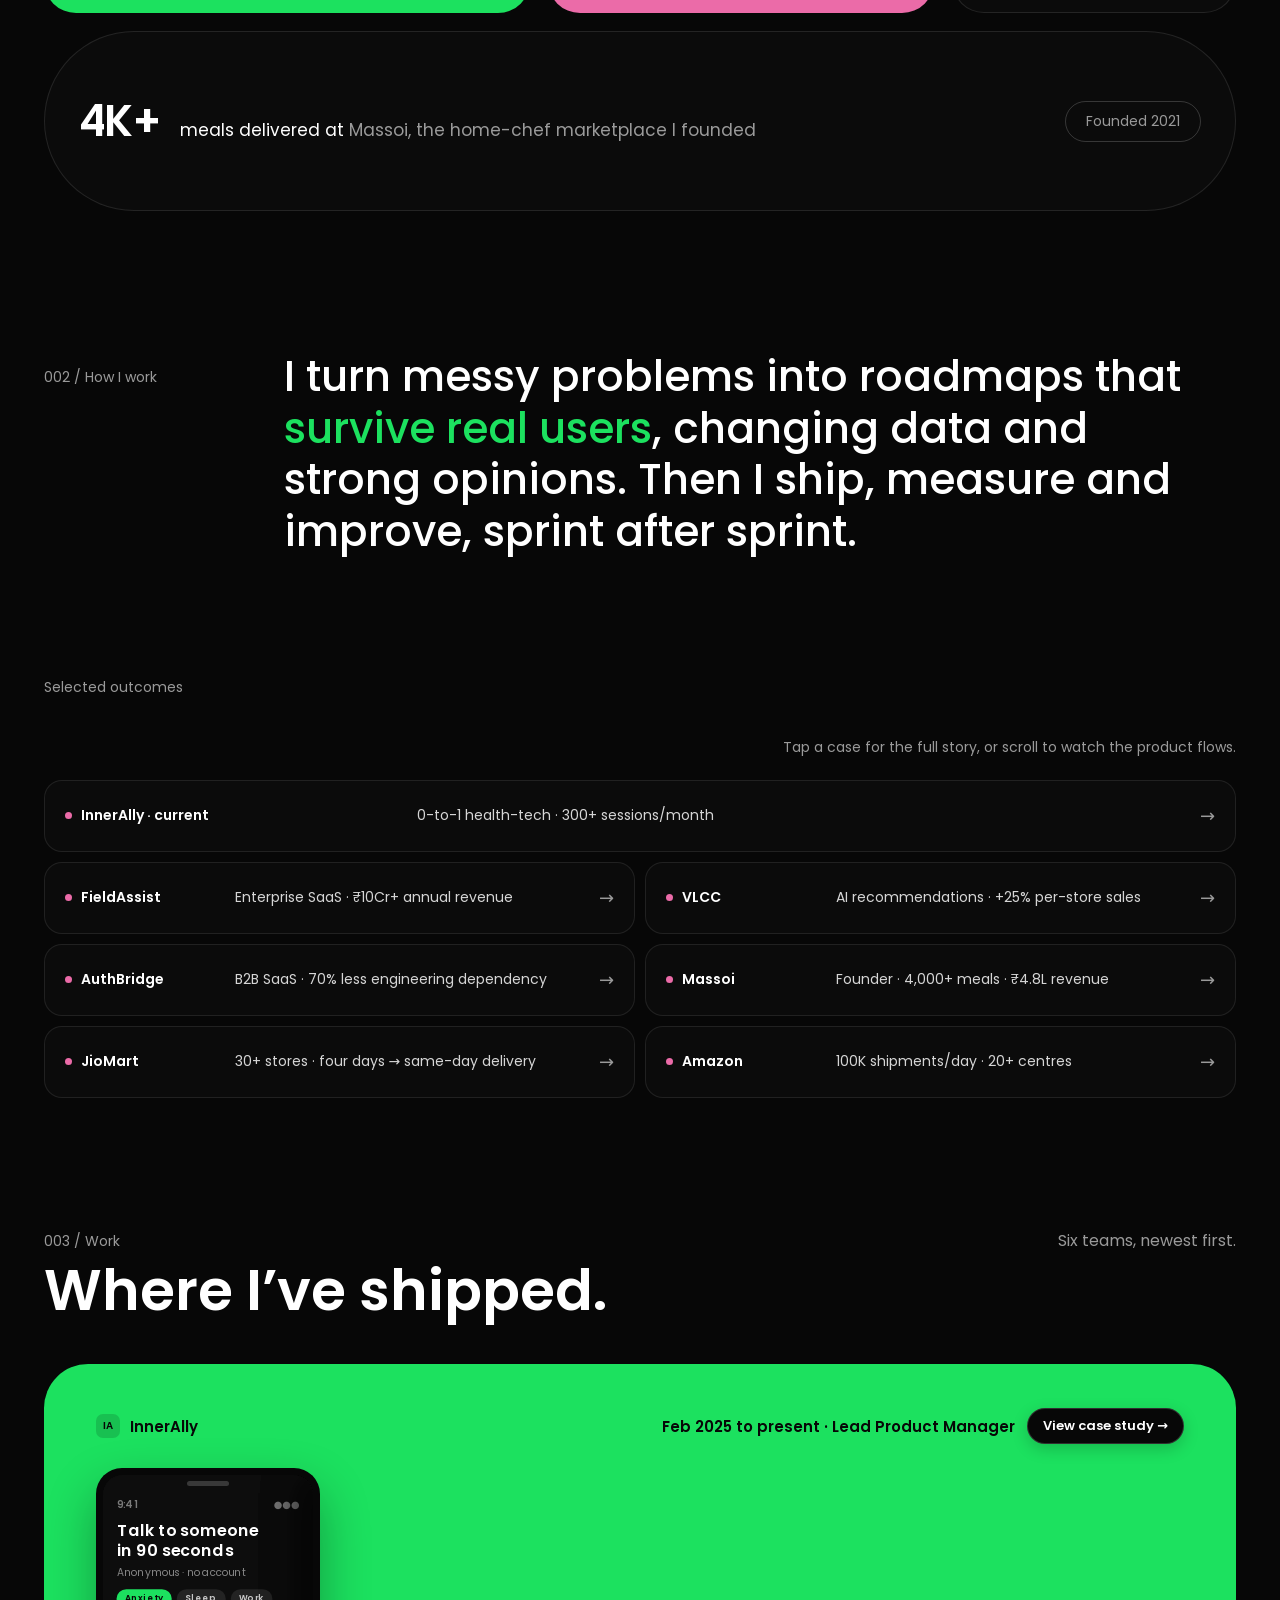
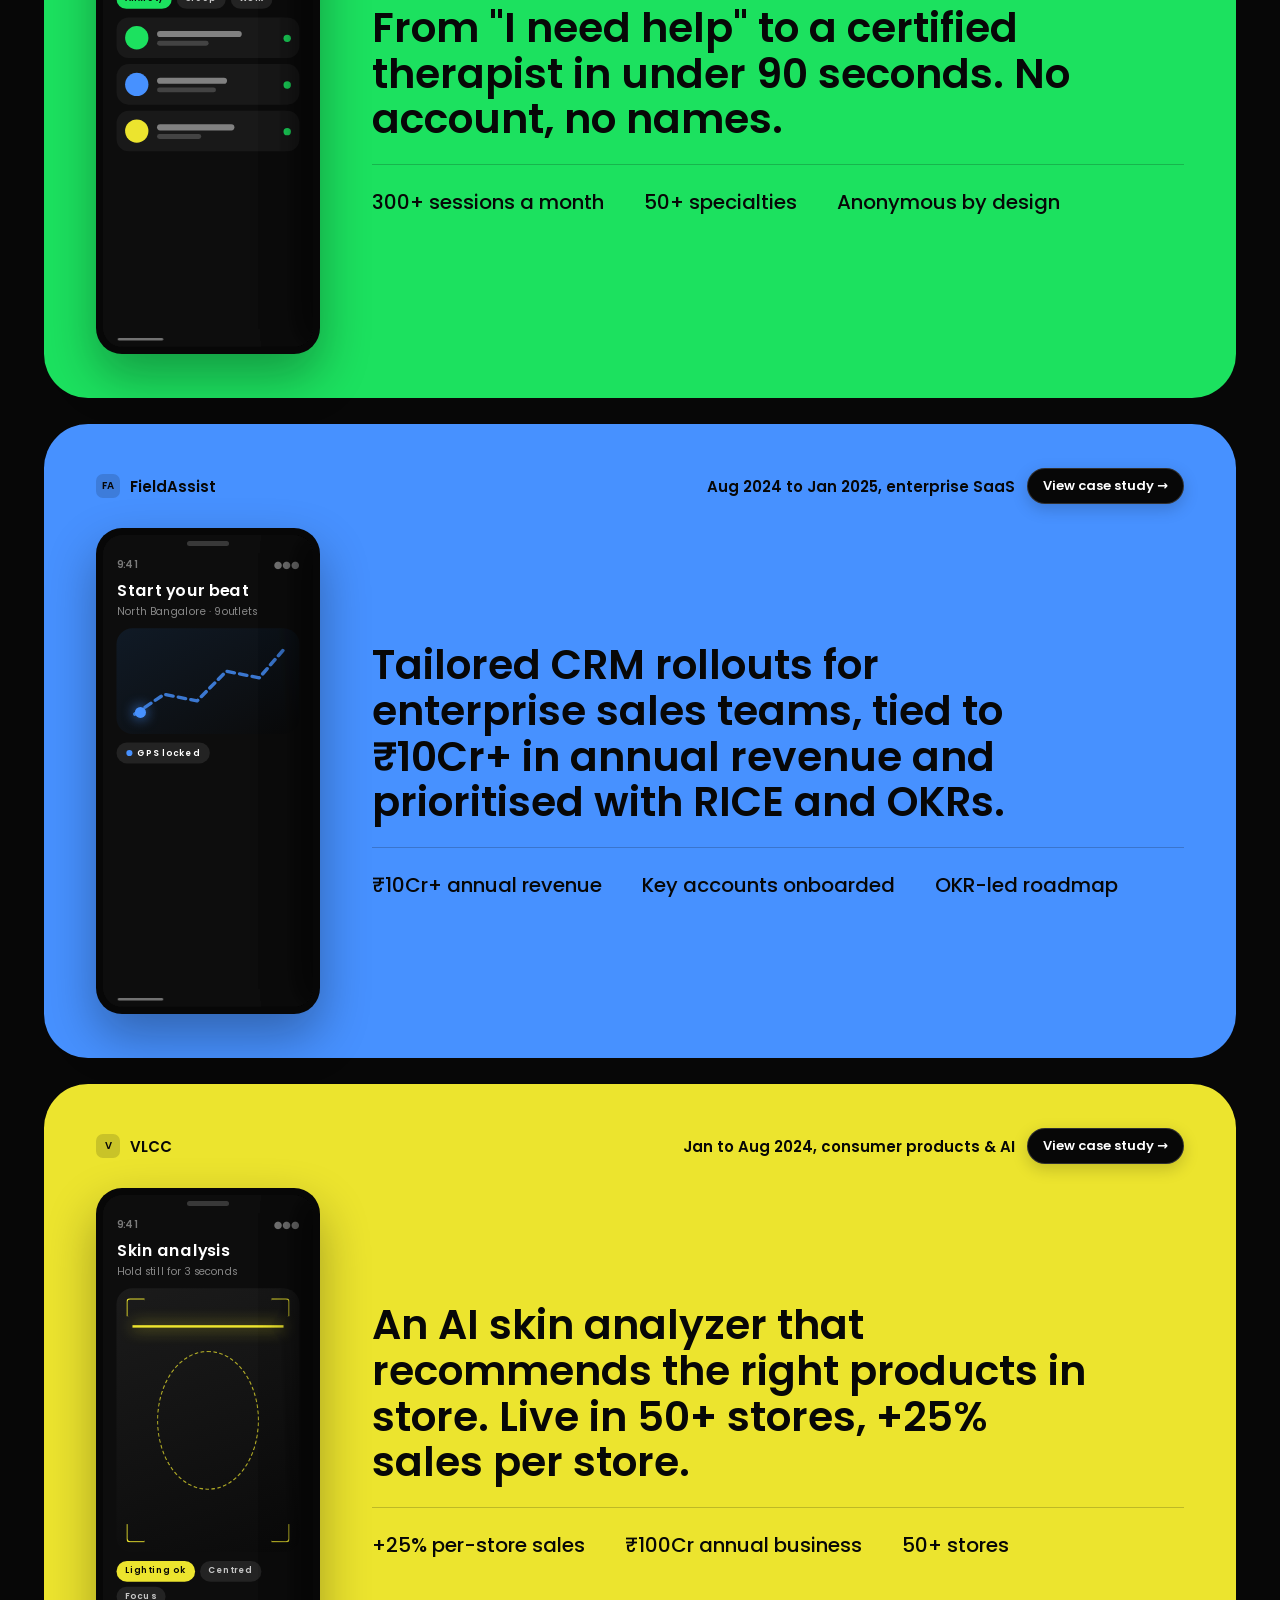
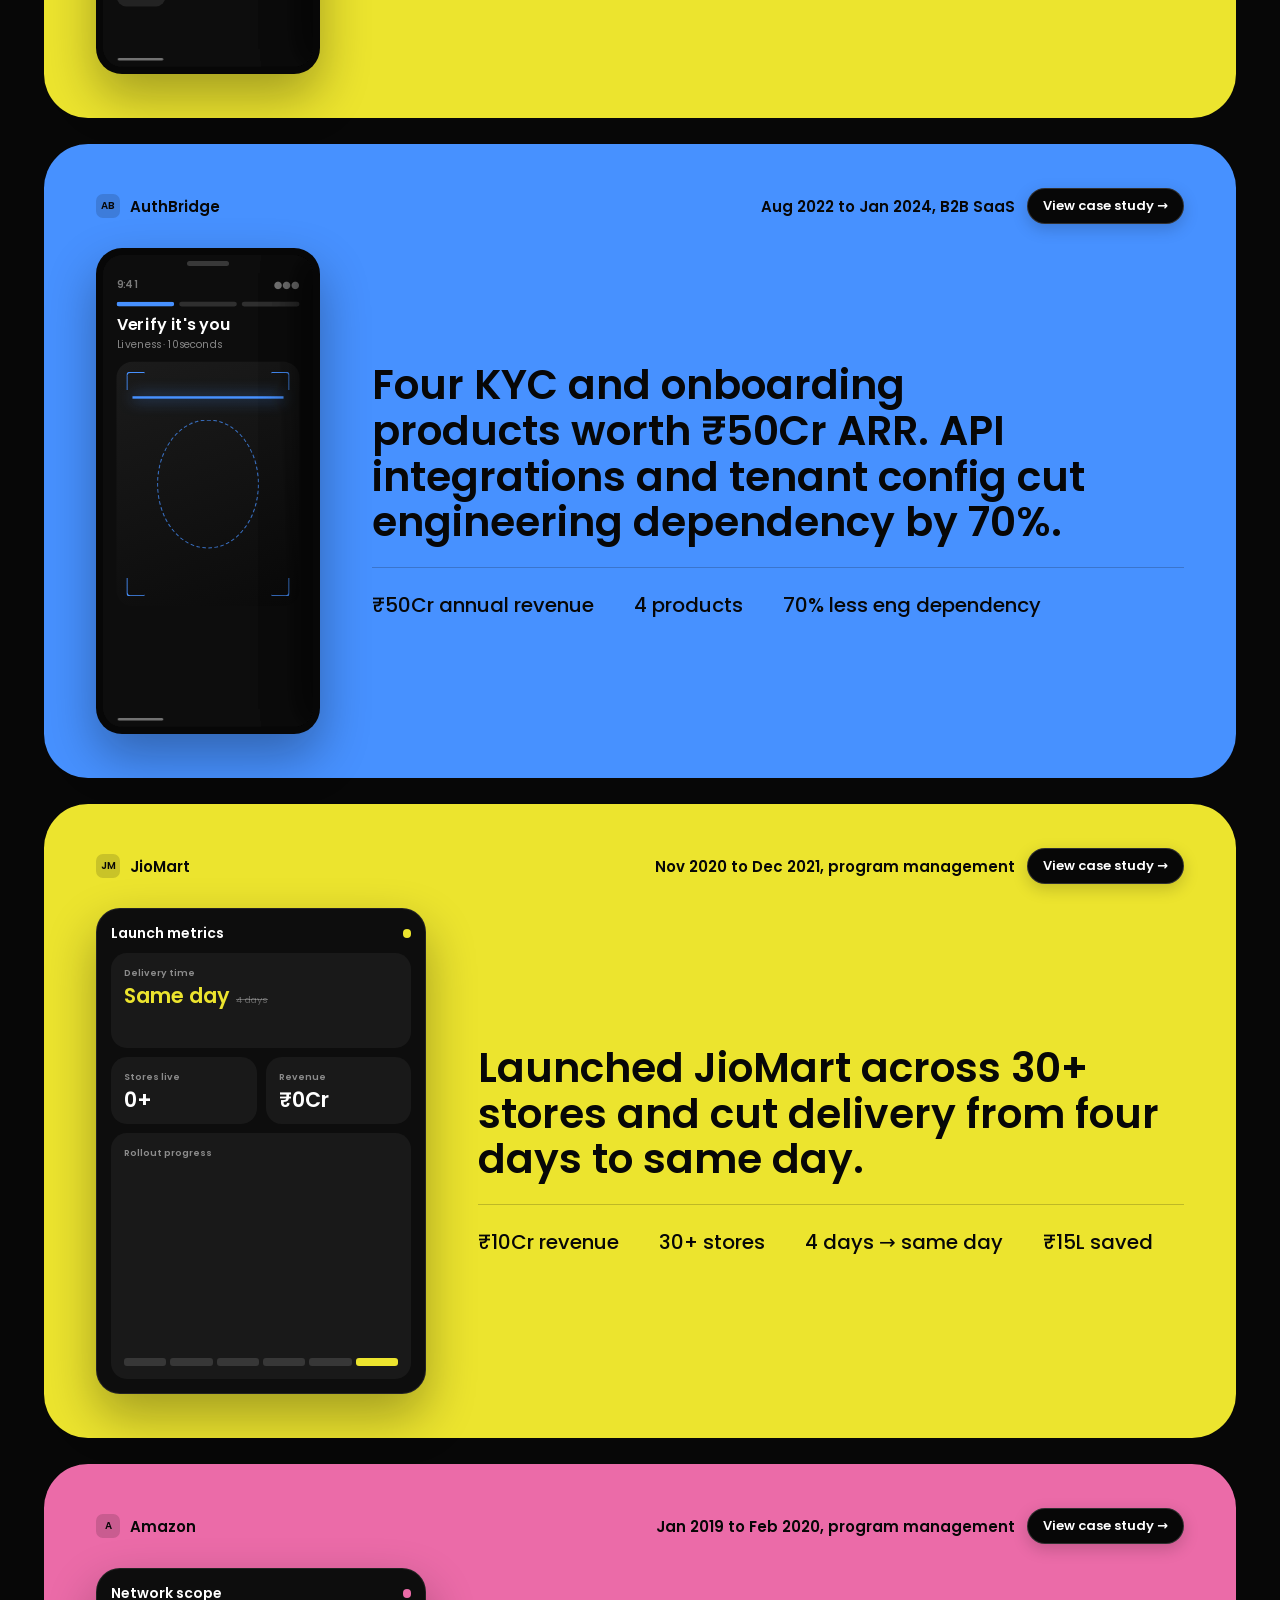
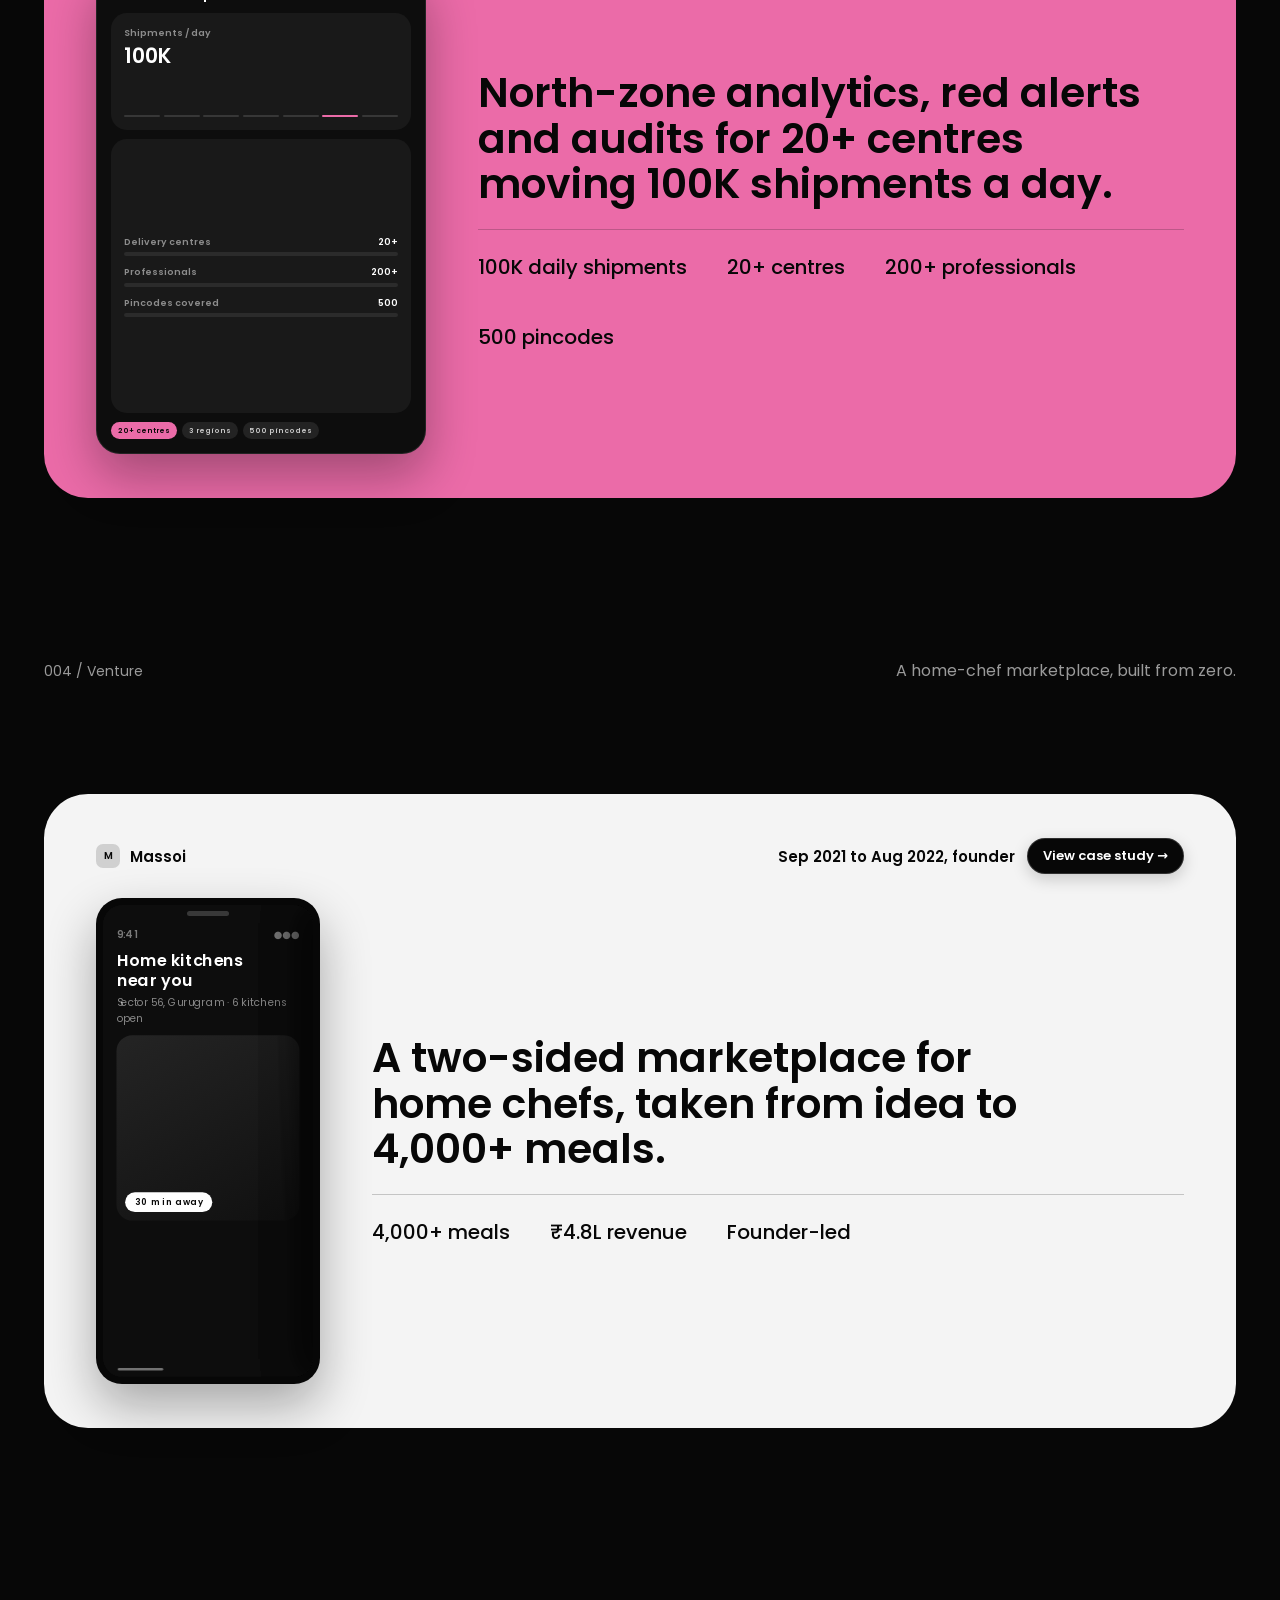
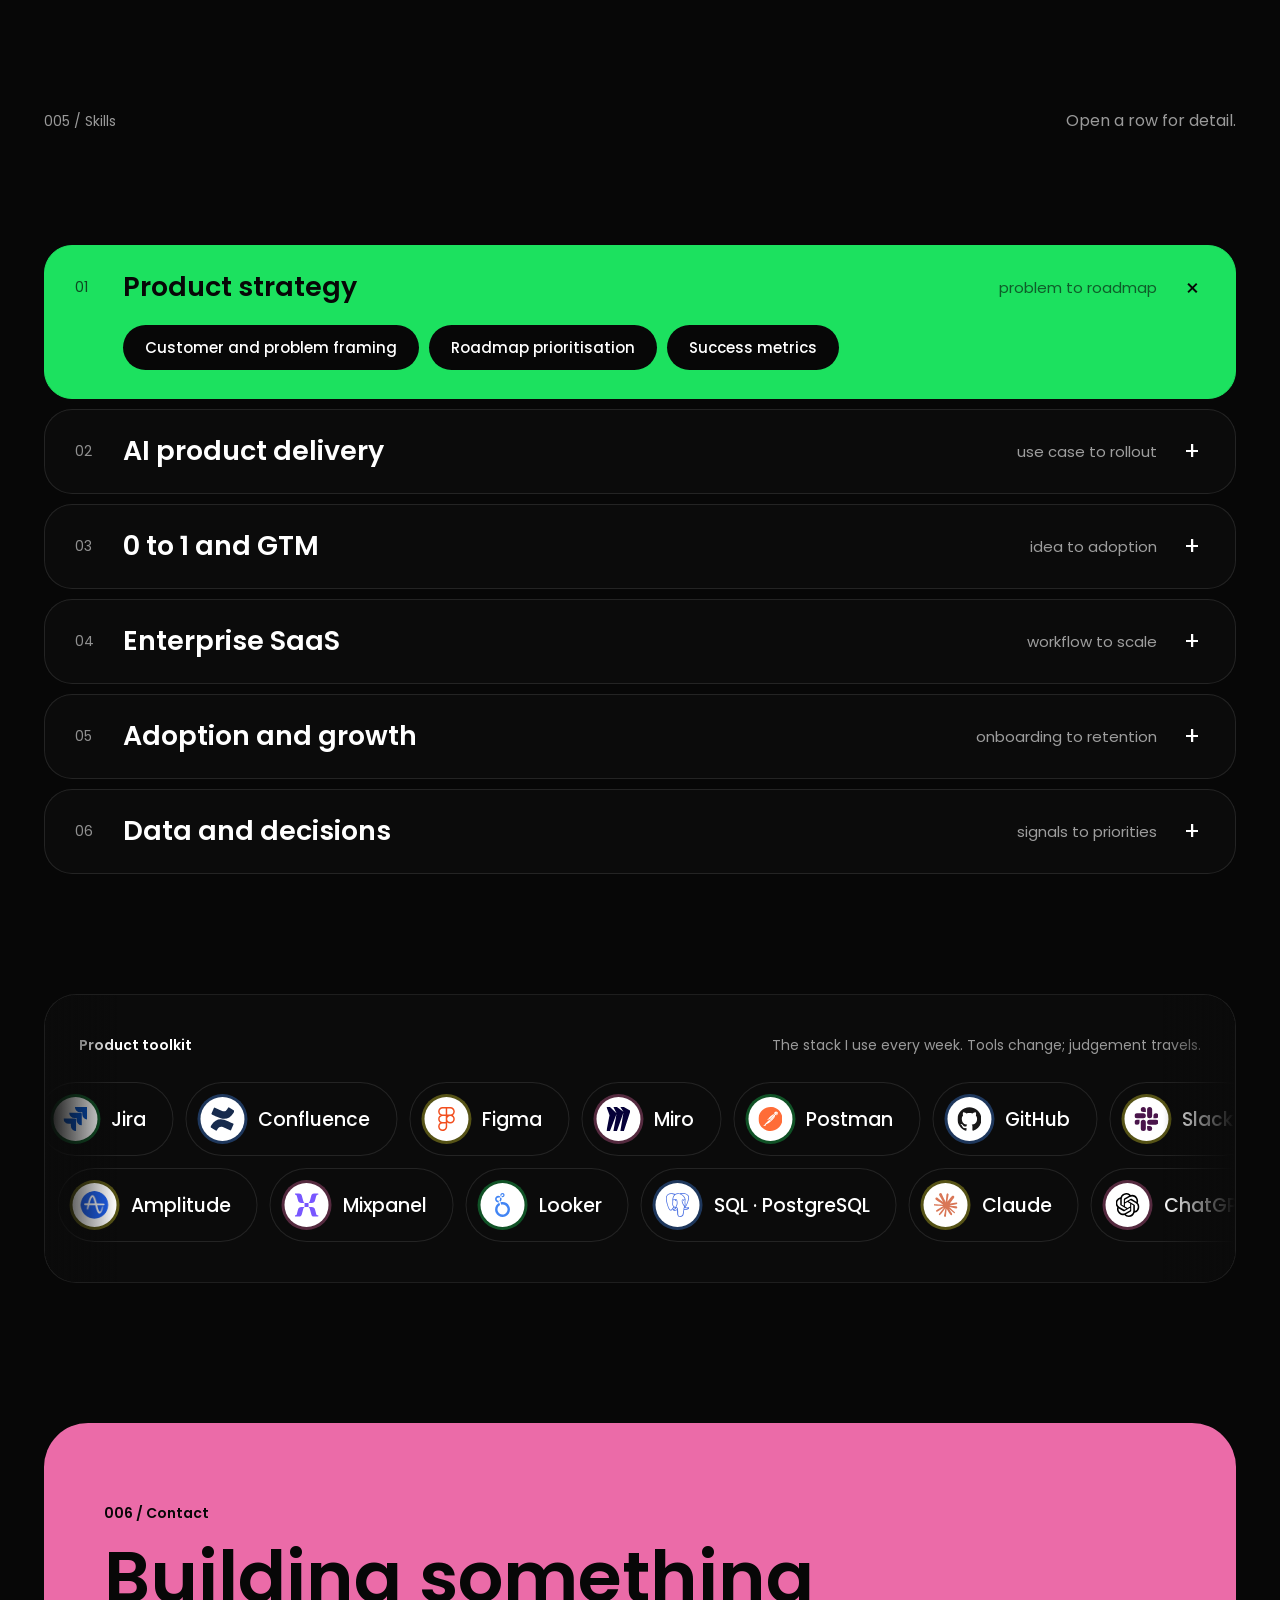
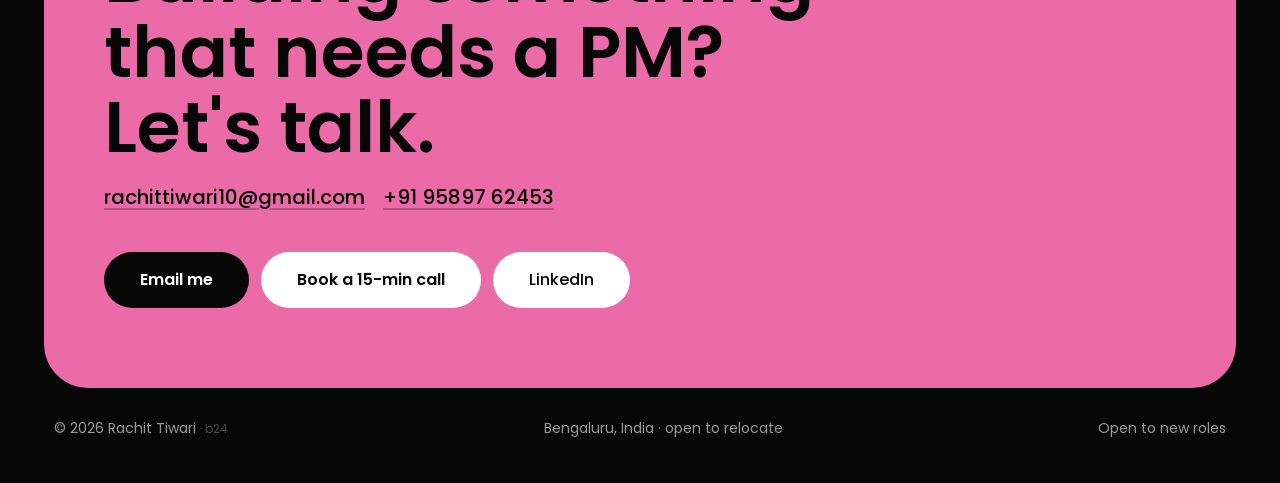
==== commit b84c6967: "Revert hero CTA colour swap and sizing changes (back to pre-0db22dfc version)" ====
--- a/index.html
+++ b/index.html
@@ -241,26 +241,26 @@
   .glow-ring--ghost::before, .glow-ring--ghost::after { animation-duration:5s }
   @keyframes ring { to { transform:rotate(1turn) } }
   .btn { position:relative; z-index:1; border-radius:999px; font-size:17px; font-weight:600; display:inline-flex; align-items:center; justify-content:center; min-height:44px }
-  .btn--primary { background:#070707; color:#fff; border:1px solid rgba(255,255,255,.16); padding:16px 33px; transition:background .2s }
-  .btn--primary:hover { background:#141414; color:#fff }
-  .btn--ghost { background:#EB6BA8; color:#070707; padding:17px 34px; transition:filter .2s }
-  .btn--ghost:hover { filter:brightness(1.08); color:#070707 }
+  .btn--primary { background:#EB6BA8; color:#070707; padding:17px 34px; transition:filter .2s }
+  .btn--primary:hover { filter:brightness(1.08); color:#070707 }
+  .btn--ghost { background:#070707; color:#fff; border:1px solid rgba(255,255,255,.16); padding:16px 33px; transition:background .2s }
+  .btn--ghost:hover { background:#141414; color:#fff }
   @media (max-width:820px) {
     /* top-aligned compact hero sized to the visible viewport, pills on screen */
     .hero { height:auto; min-height:100vh; min-height:100dvh }
     .hero__inner { height:auto; min-height:100vh; min-height:100dvh; align-items:flex-start; padding:96px 16px 120px }
     .hero__content { gap:16px }
     .hero__sub { font-size:15.5px }
-    .btn--primary { padding:12px 25px }
-    .btn--ghost { padding:13px 26px }
+    .btn--primary { padding:13px 26px }
+    .btn--ghost { padding:12px 25px }
     .hero__pills { z-index:1 }
     .pill { font-size:12.5px; padding:8px 15px }
     .hero__content { padding:0 }
     .hero__ctas { flex-direction:column; width:100% }
     .glow-ring { width:auto; align-self:flex-start }
     .btn { width:auto; text-align:center; font-size:15px; min-height:0 }
-    .btn--primary { padding:12px 23px }
-    .btn--ghost { padding:13px 24px }
+    .btn--primary { padding:13px 24px }
+    .btn--ghost { padding:12px 23px }
     .hero__h1 { font-size:38px; letter-spacing:-1px }
   }
   /* desktop-site-mode on a phone: same mobile rules, keyed off the class */
@@ -268,30 +268,18 @@
   html.is-compact .hero__inner { height:auto; min-height:100vh; min-height:100dvh; align-items:flex-start; padding:96px 16px 120px }
   html.is-compact .hero__content { gap:16px }
   html.is-compact .hero__sub { font-size:15.5px }
-  html.is-compact .btn--primary { padding:12px 25px }
-  html.is-compact .btn--ghost { padding:13px 26px }
+  html.is-compact .btn--primary { padding:13px 26px }
+  html.is-compact .btn--ghost { padding:12px 25px }
   html.is-compact .hero__pills { z-index:1 }
   html.is-compact .pill { font-size:12.5px; padding:8px 15px }
   html.is-compact .hero__content { padding:0 }
   html.is-compact .hero__ctas { flex-direction:column; width:100% }
   html.is-compact .glow-ring { width:auto; align-self:flex-start }
   html.is-compact .btn { width:auto; text-align:center; font-size:15px; min-height:0 }
-  html.is-compact .btn--primary { padding:12px 23px }
-  html.is-compact .btn--ghost { padding:13px 24px }
+  html.is-compact .btn--primary { padding:13px 24px }
+  html.is-compact .btn--ghost { padding:12px 23px }
   html.is-compact .hero__h1 { font-size:38px; letter-spacing:-1px }
 
-  /* hero CTAs: identical outer size, ring and spacing on both buttons */
-  .hero__ctas { display:inline-grid; grid-template-columns:1fr 1fr; gap:12px; width:auto; align-self:flex-start }
-  .hero__ctas .glow-ring { width:auto; align-self:stretch; background:rgba(255,255,255,.10); box-shadow:0 0 34px rgba(226,232,240,.22) }
-  .hero__ctas .glow-ring::before, .hero__ctas .glow-ring::after { animation-duration:3.8s }
-  .hero__ctas .btn { box-sizing:border-box; flex:1 1 auto; width:100%; height:60px; min-height:0; padding:0 34px; border:1px solid rgba(255,255,255,.16) }
-  .hero__ctas .btn--ghost { border-color:rgba(255,255,255,.22) }
-  @media (max-width:820px) {
-    .hero__ctas { grid-template-columns:1fr }
-    .hero__ctas .btn { height:50px; padding:0 26px }
-  }
-  html.is-compact .hero__ctas { grid-template-columns:1fr }
-  html.is-compact .hero__ctas .btn { height:50px; padding:0 26px }
   @media (prefers-reduced-motion:reduce) {
     .glow-ring::before, .glow-ring::after { animation:none }
   }
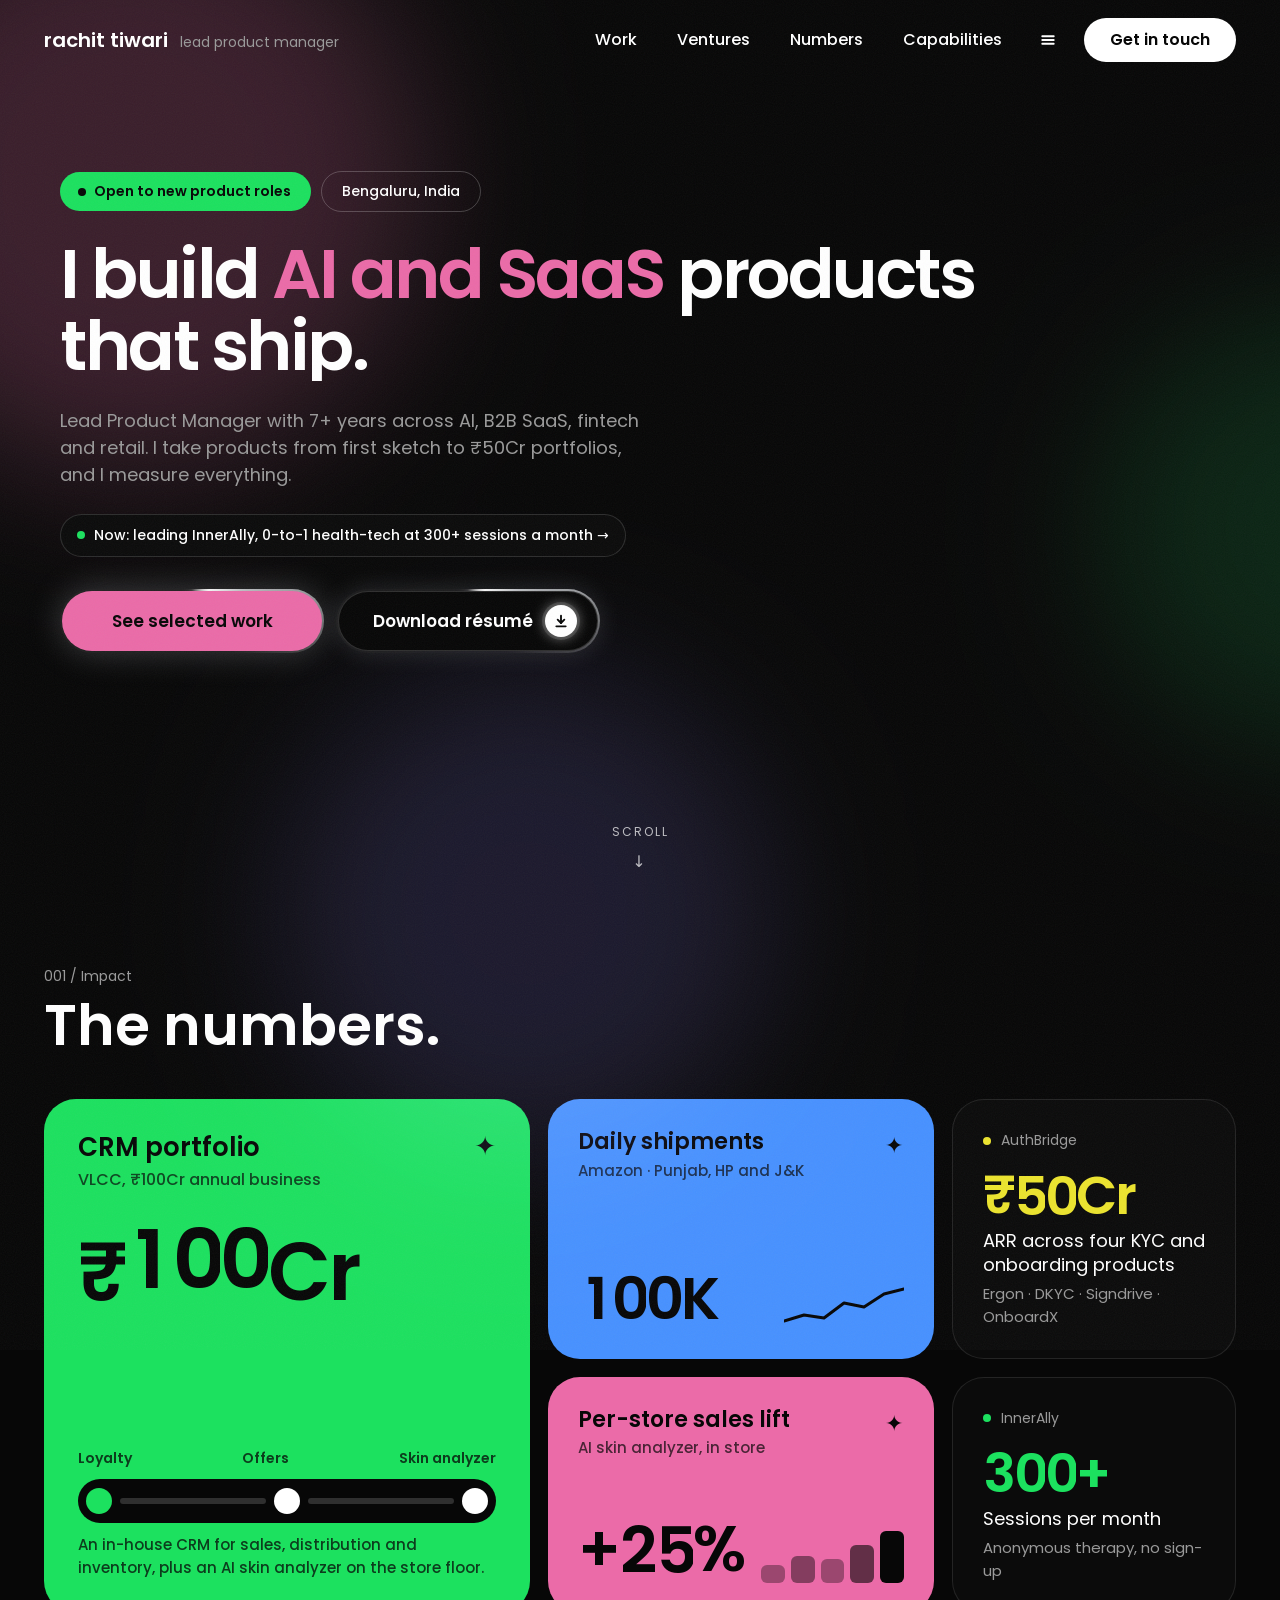
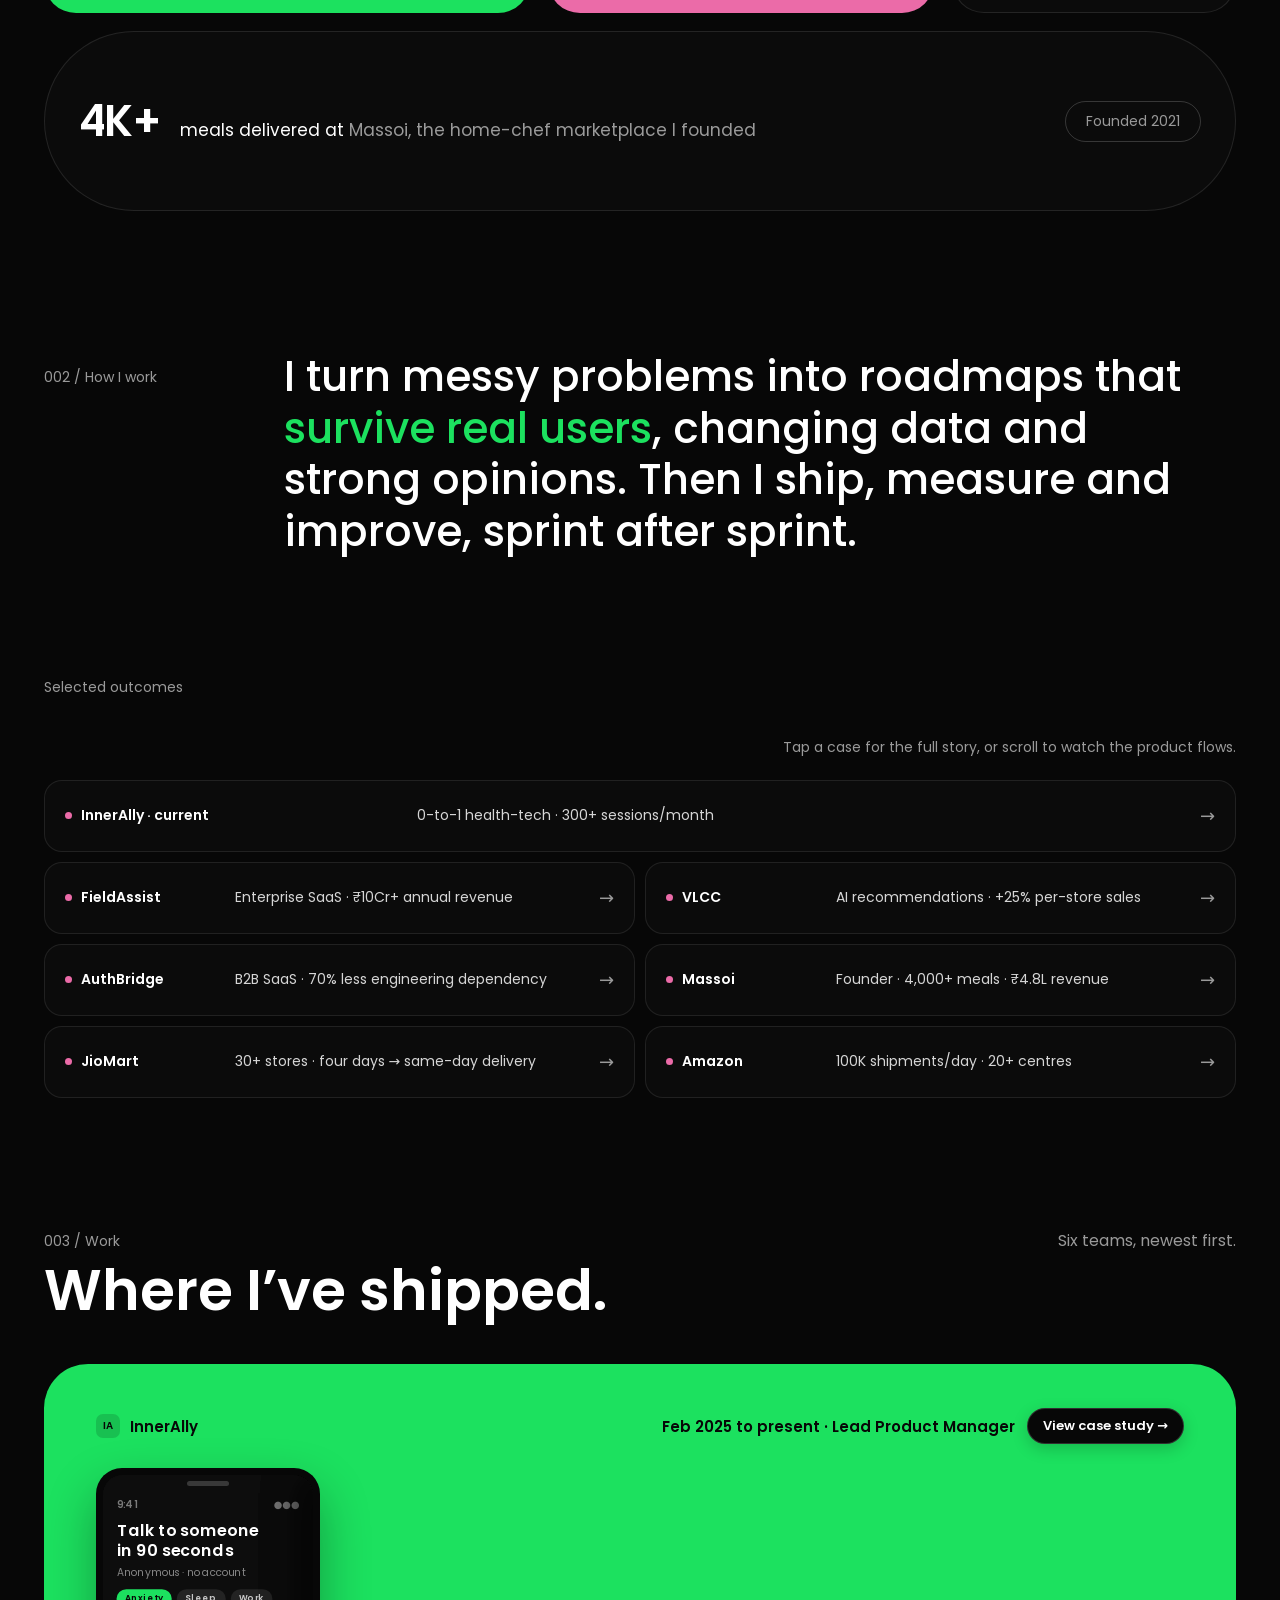
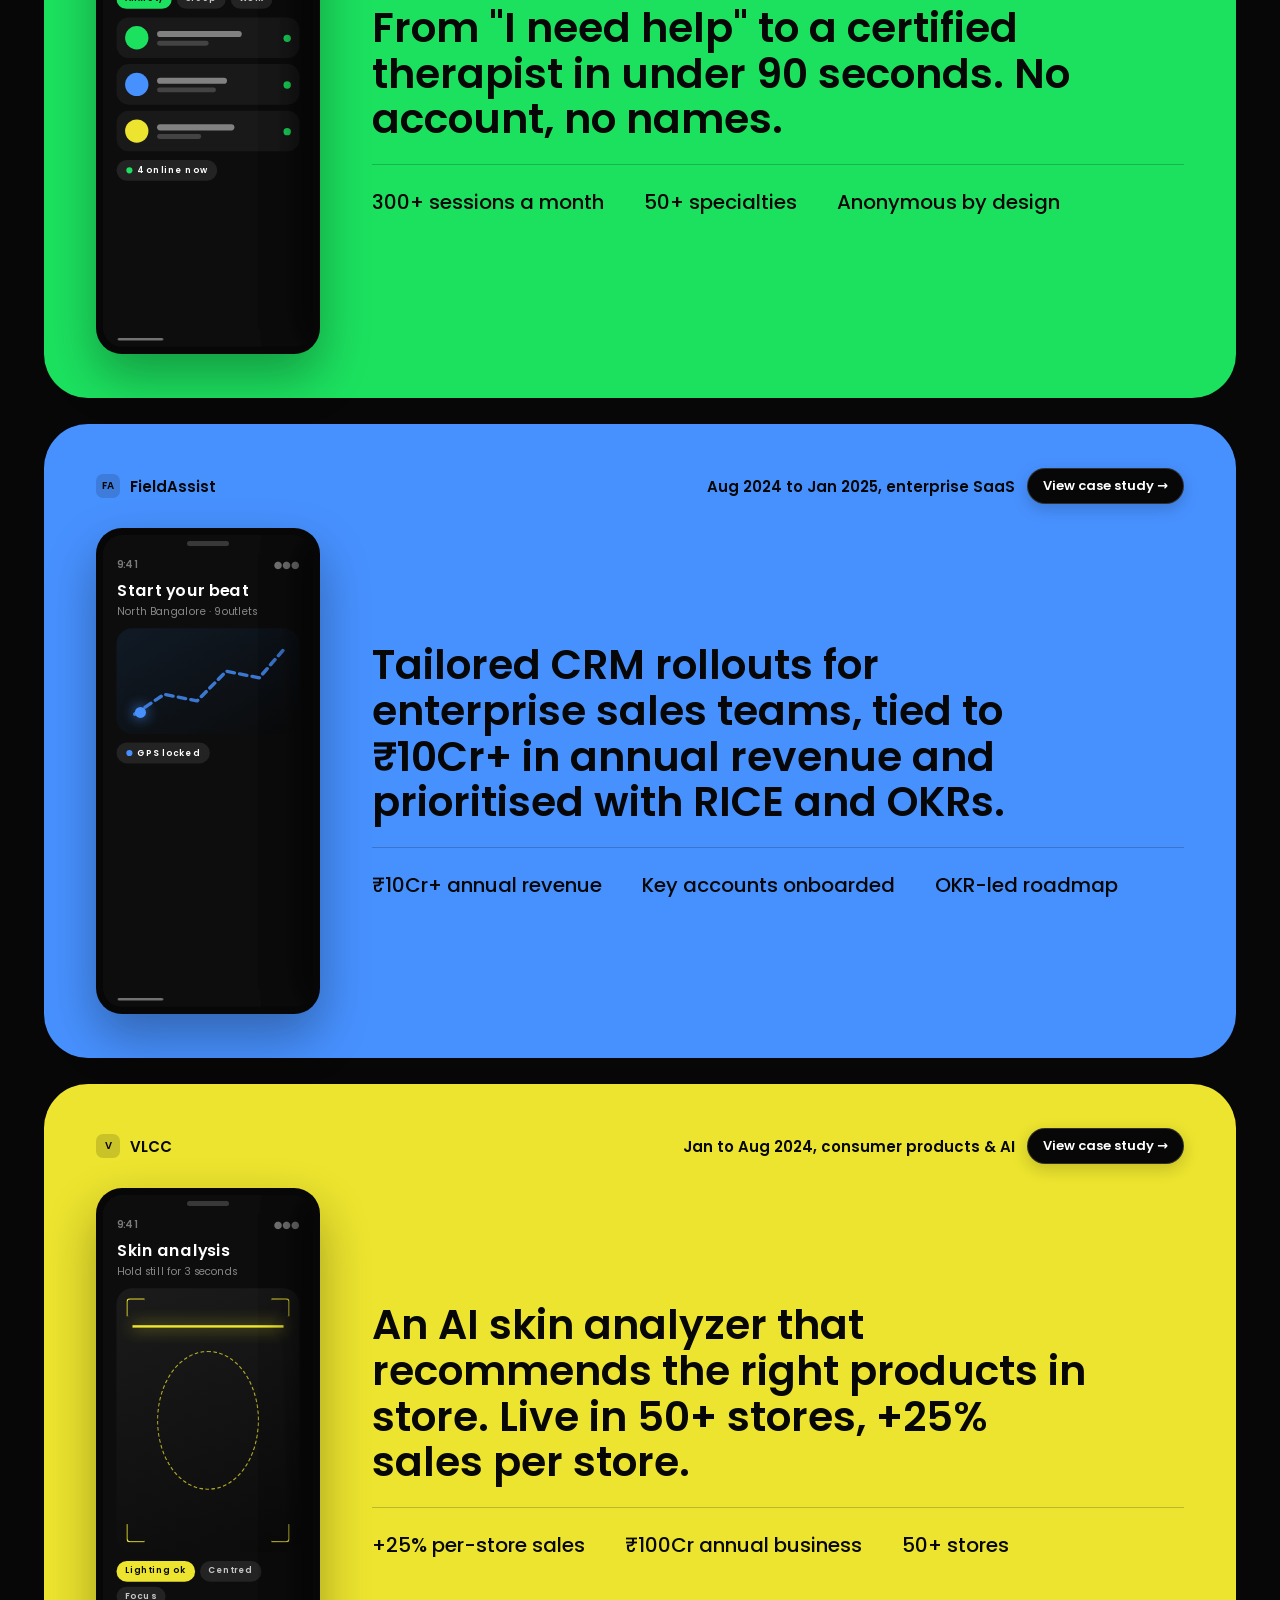
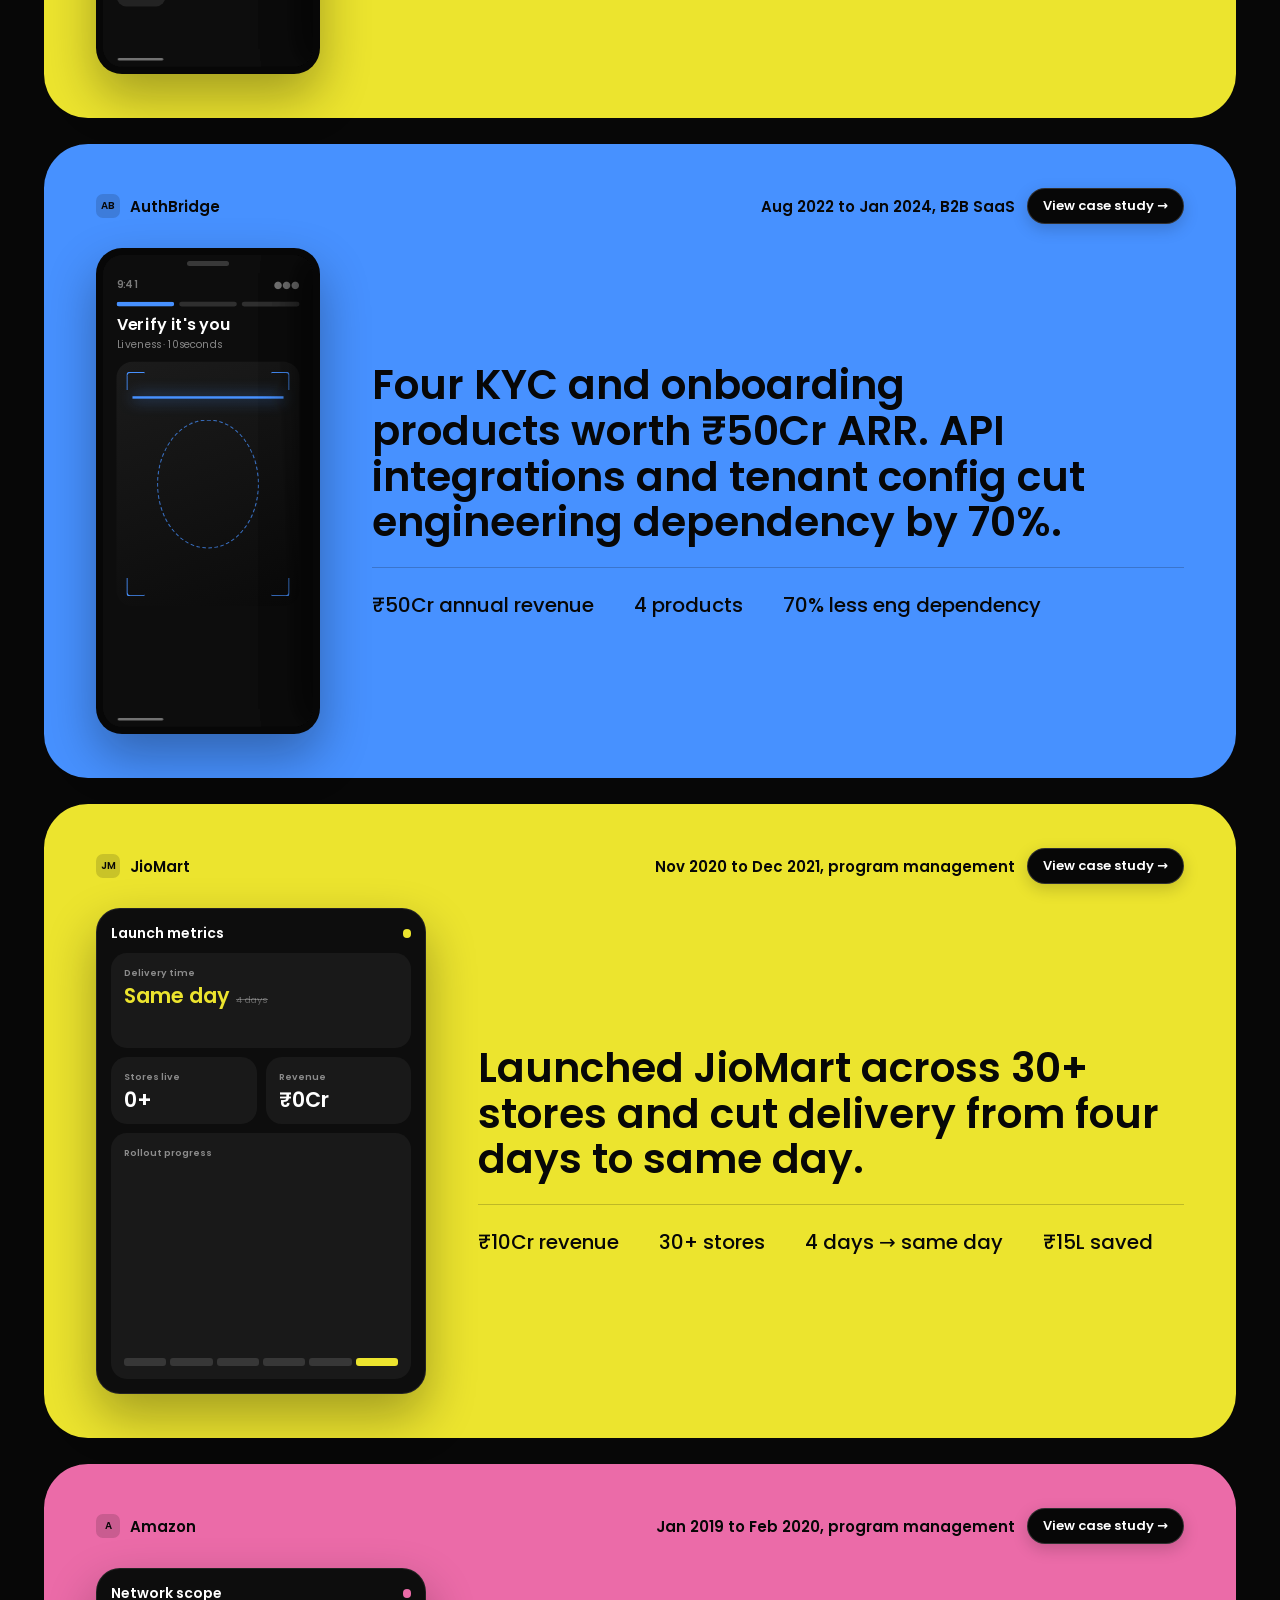
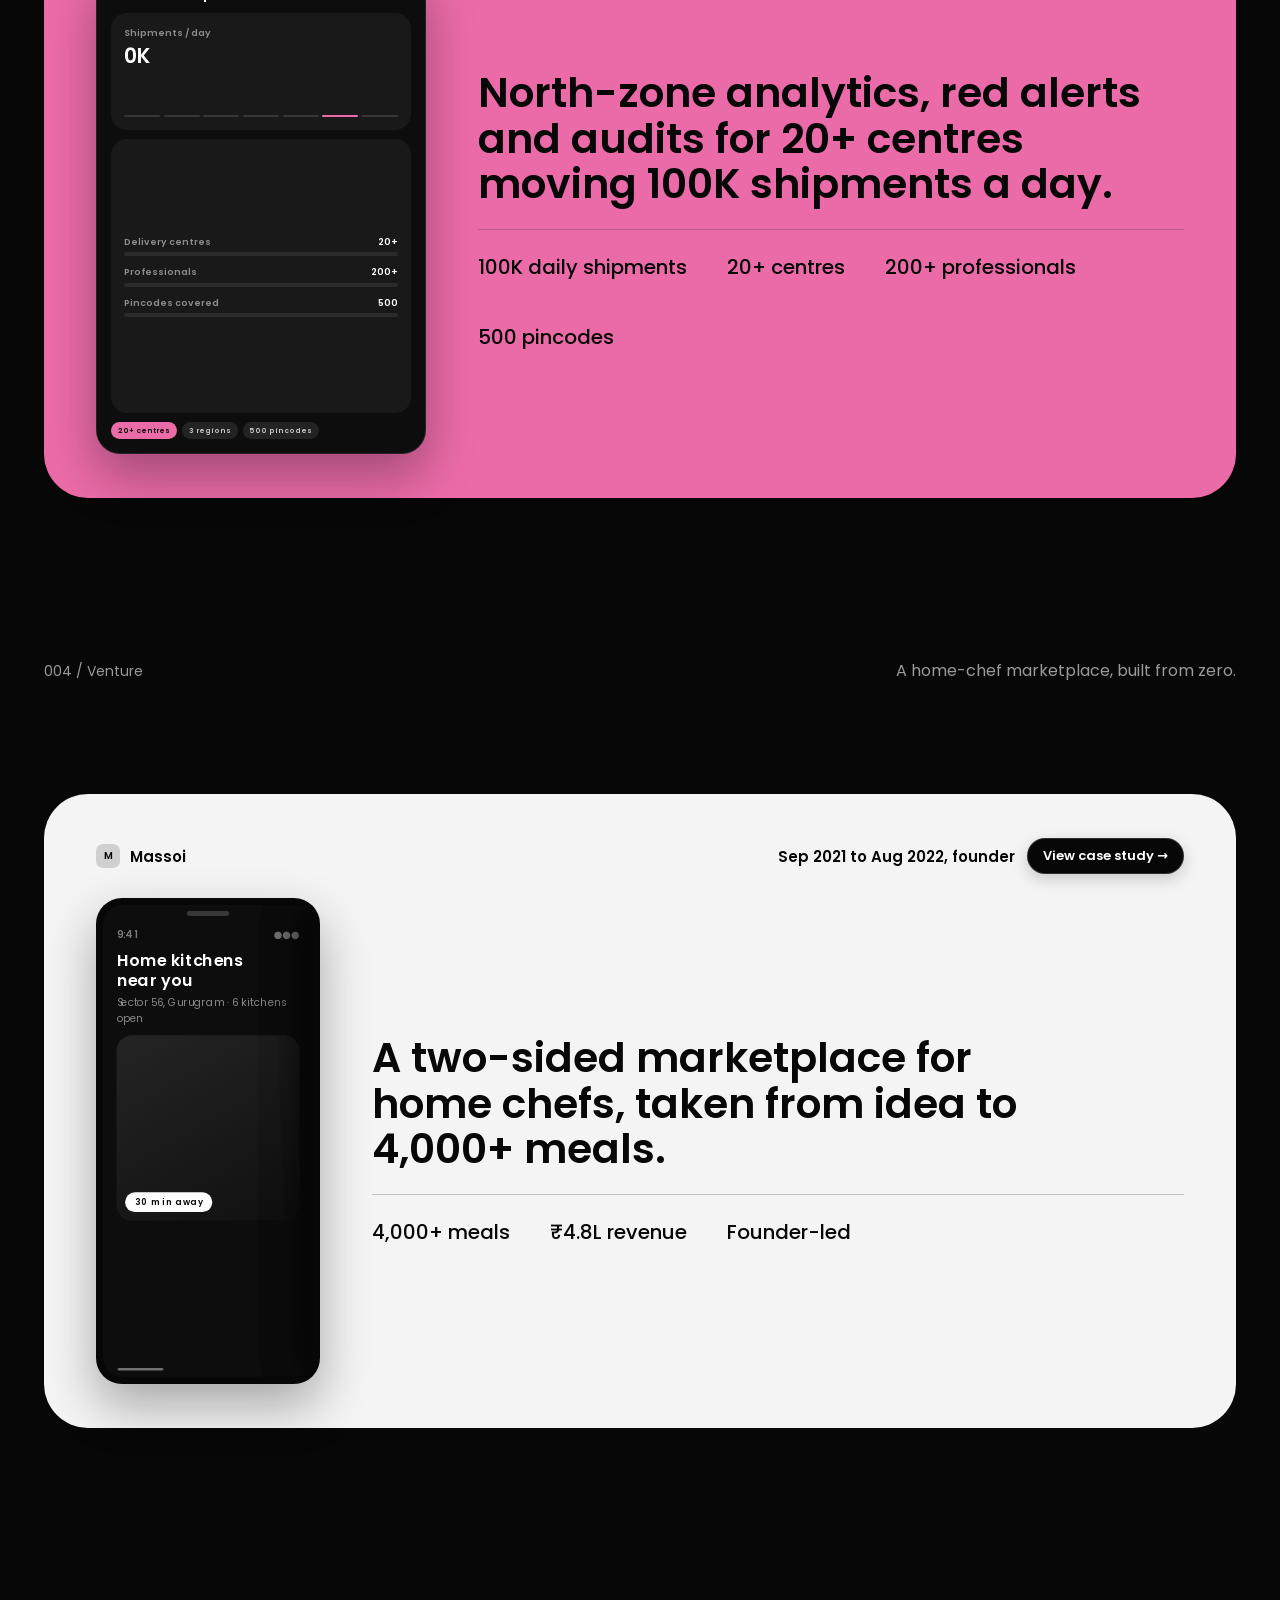
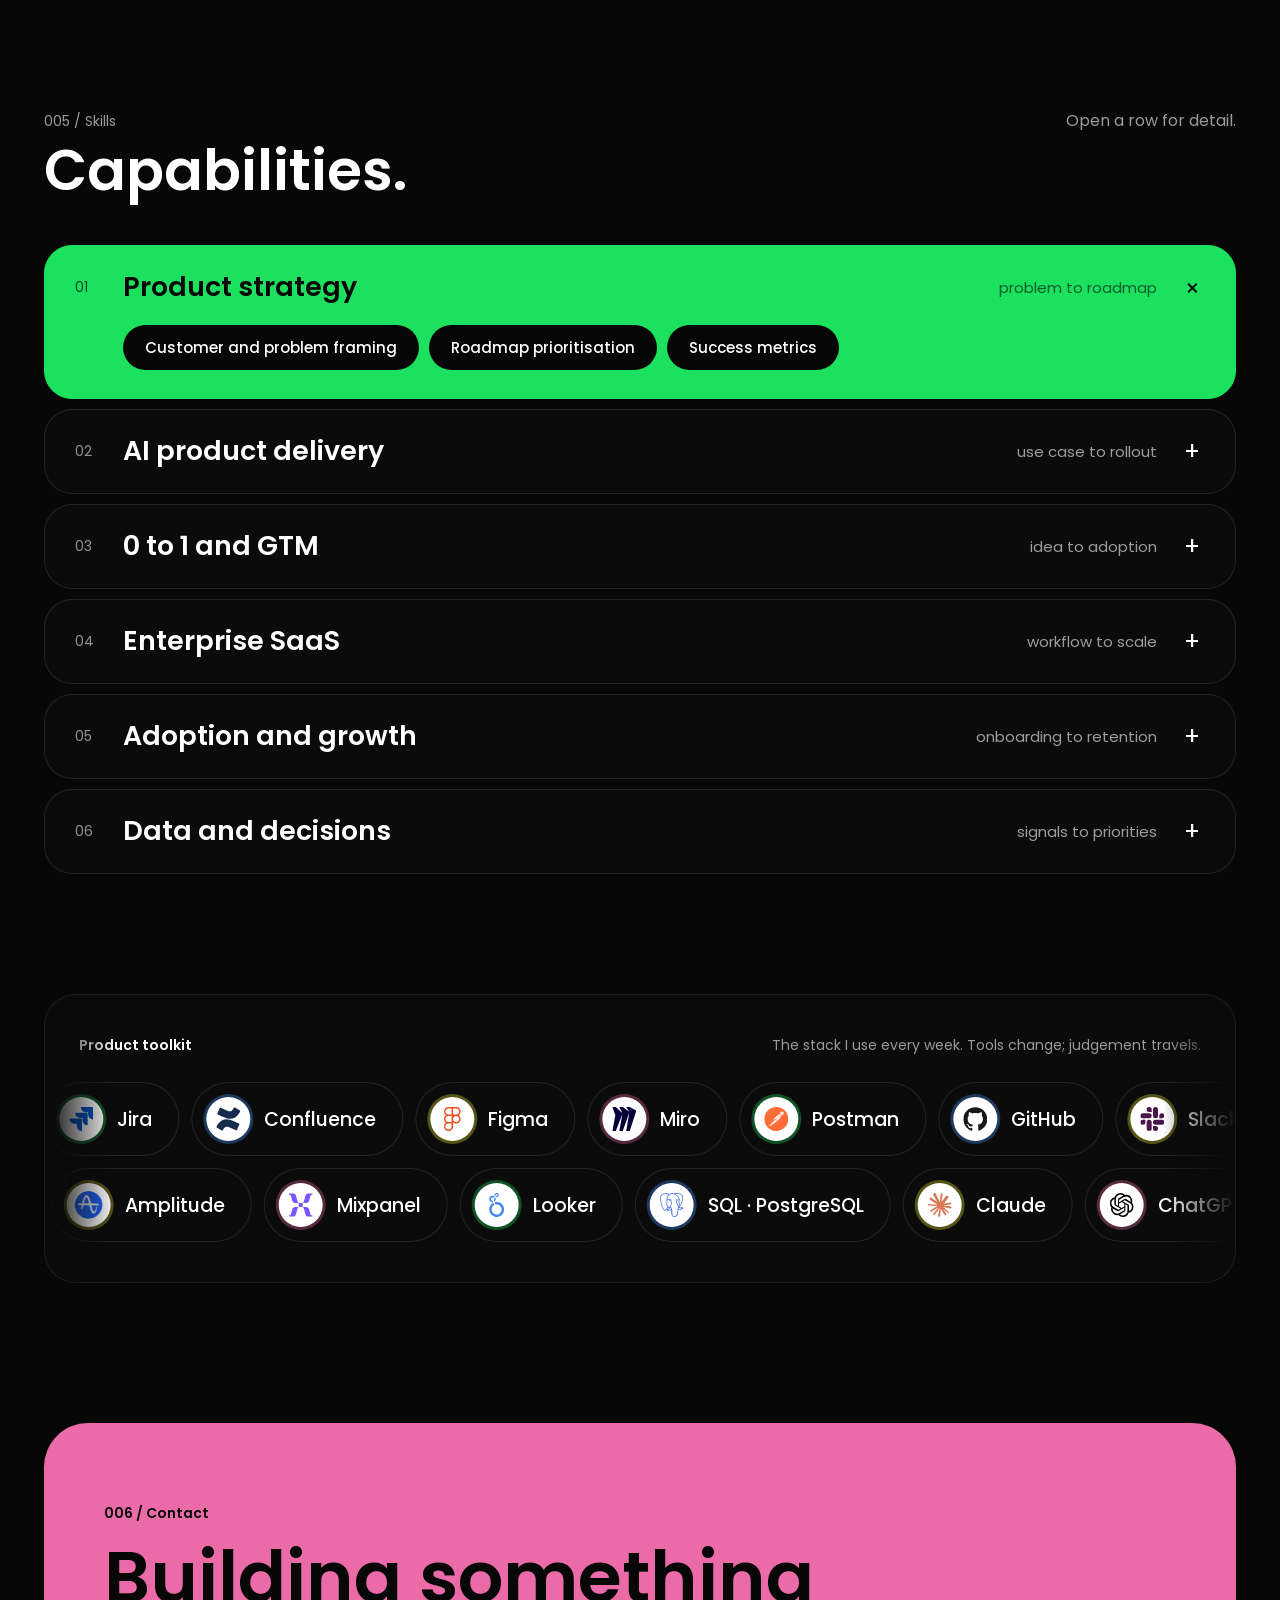
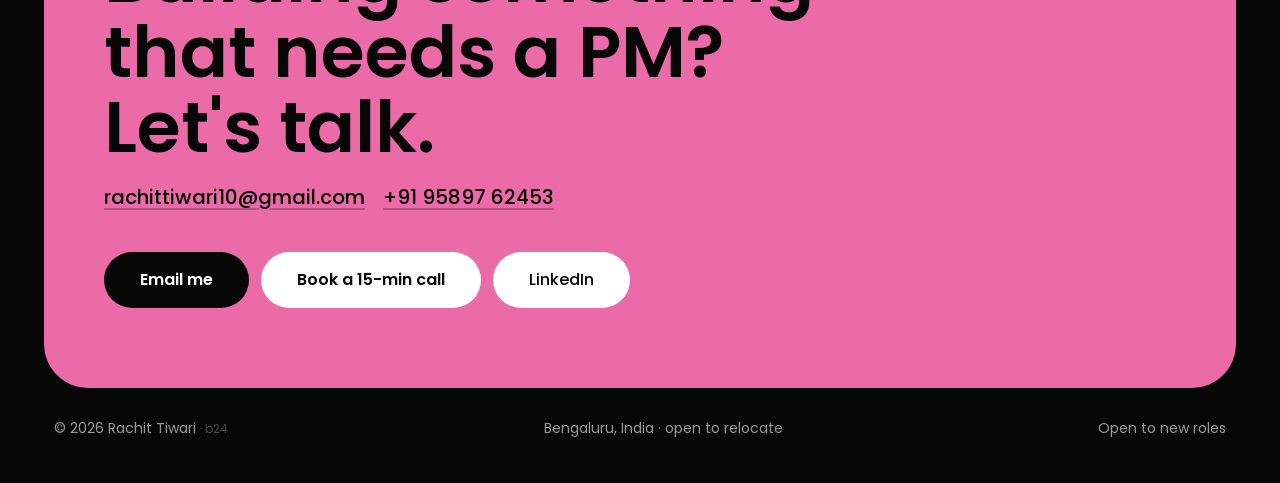
==== commit 7703f8b3: "Hero CTAs: same pill width and height on web and mobile (colours unchanged)" ====
--- a/index.html
+++ b/index.html
@@ -280,6 +280,16 @@
   html.is-compact .btn--ghost { padding:12px 23px }
   html.is-compact .hero__h1 { font-size:38px; letter-spacing:-1px }
 
+  /* hero CTAs: both pills the same width and height */
+  .hero__ctas { display:inline-grid; grid-template-columns:1fr 1fr; gap:12px; width:auto; align-self:flex-start }
+  .hero__ctas .glow-ring { width:auto; align-self:stretch }
+  .hero__ctas .btn { box-sizing:border-box; flex:1 1 auto; width:100%; height:60px; min-height:0; padding-top:0; padding-bottom:0; padding-left:34px; padding-right:34px }
+  @media (max-width:820px) {
+    .hero__ctas { grid-template-columns:1fr }
+    .hero__ctas .btn { height:50px; padding-left:26px; padding-right:26px }
+  }
+  html.is-compact .hero__ctas { grid-template-columns:1fr }
+  html.is-compact .hero__ctas .btn { height:50px; padding-left:26px; padding-right:26px }
   @media (prefers-reduced-motion:reduce) {
     .glow-ring::before, .glow-ring::after { animation:none }
   }
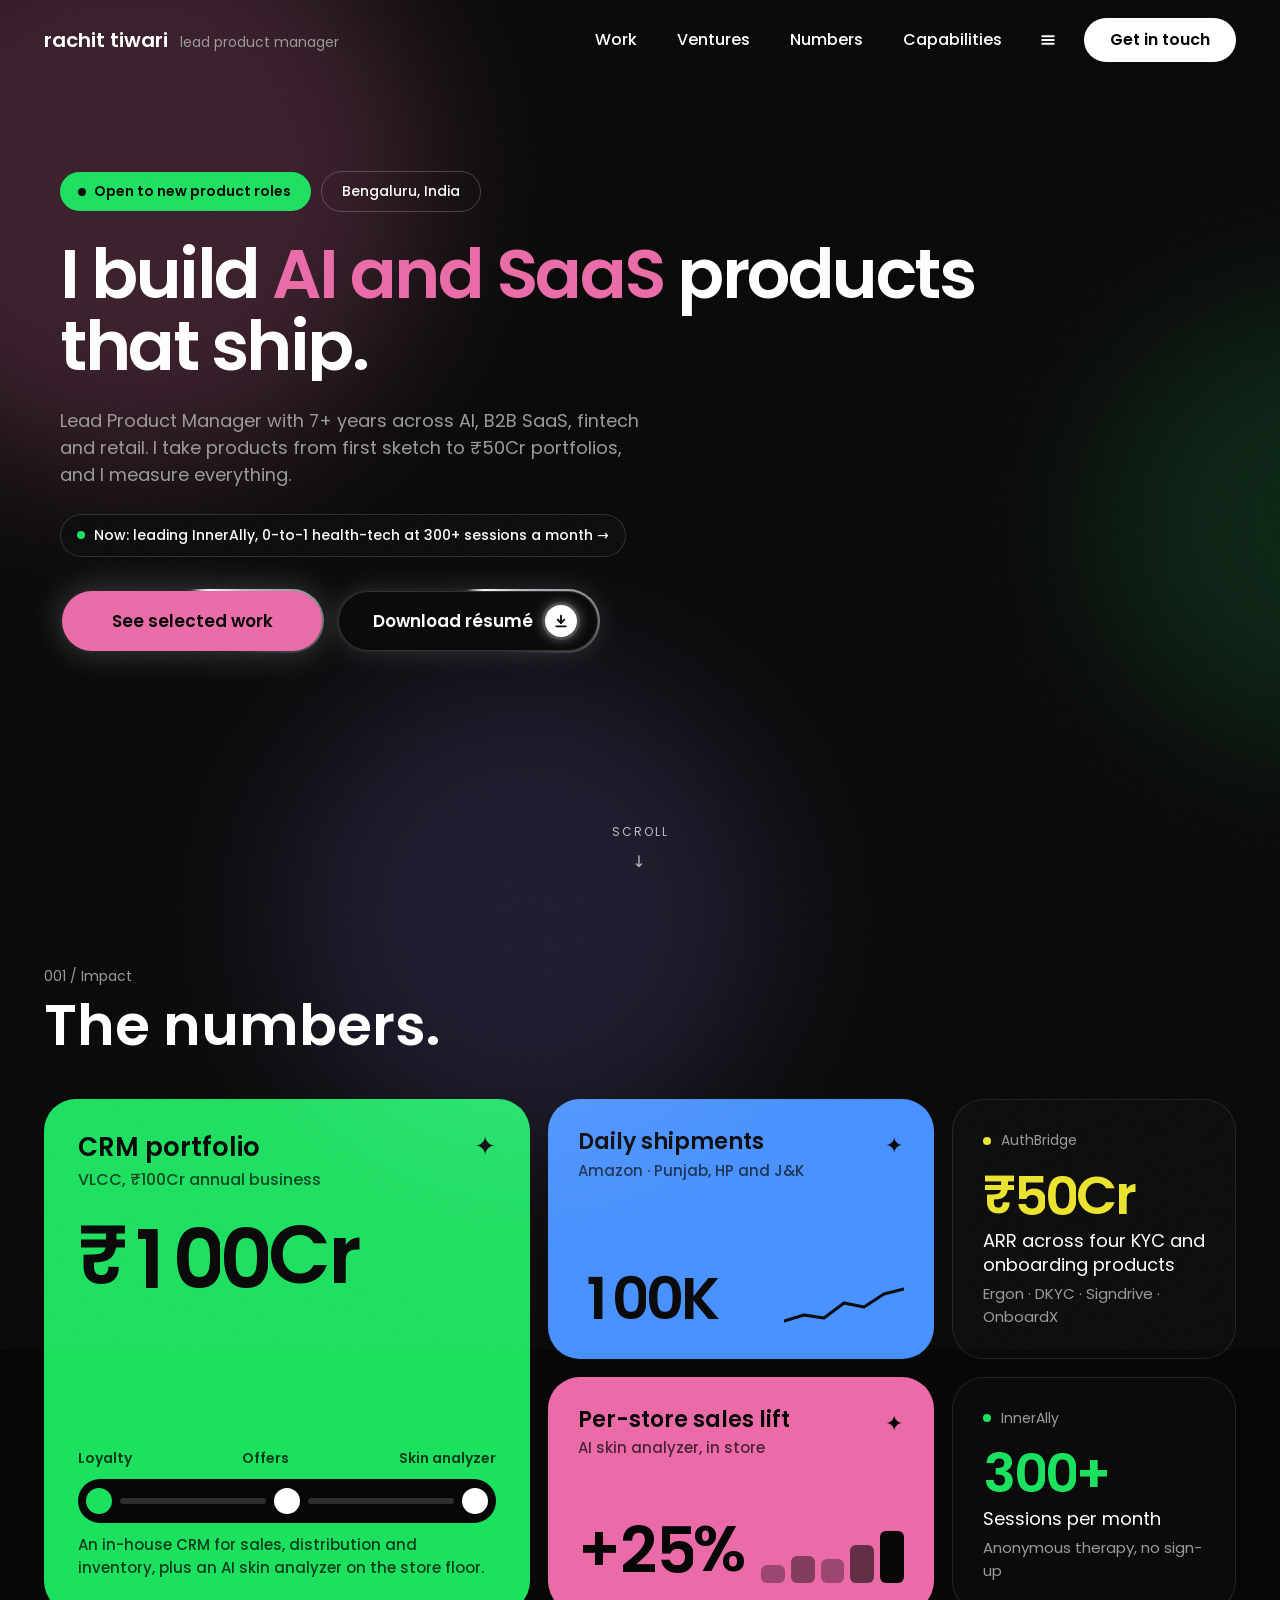
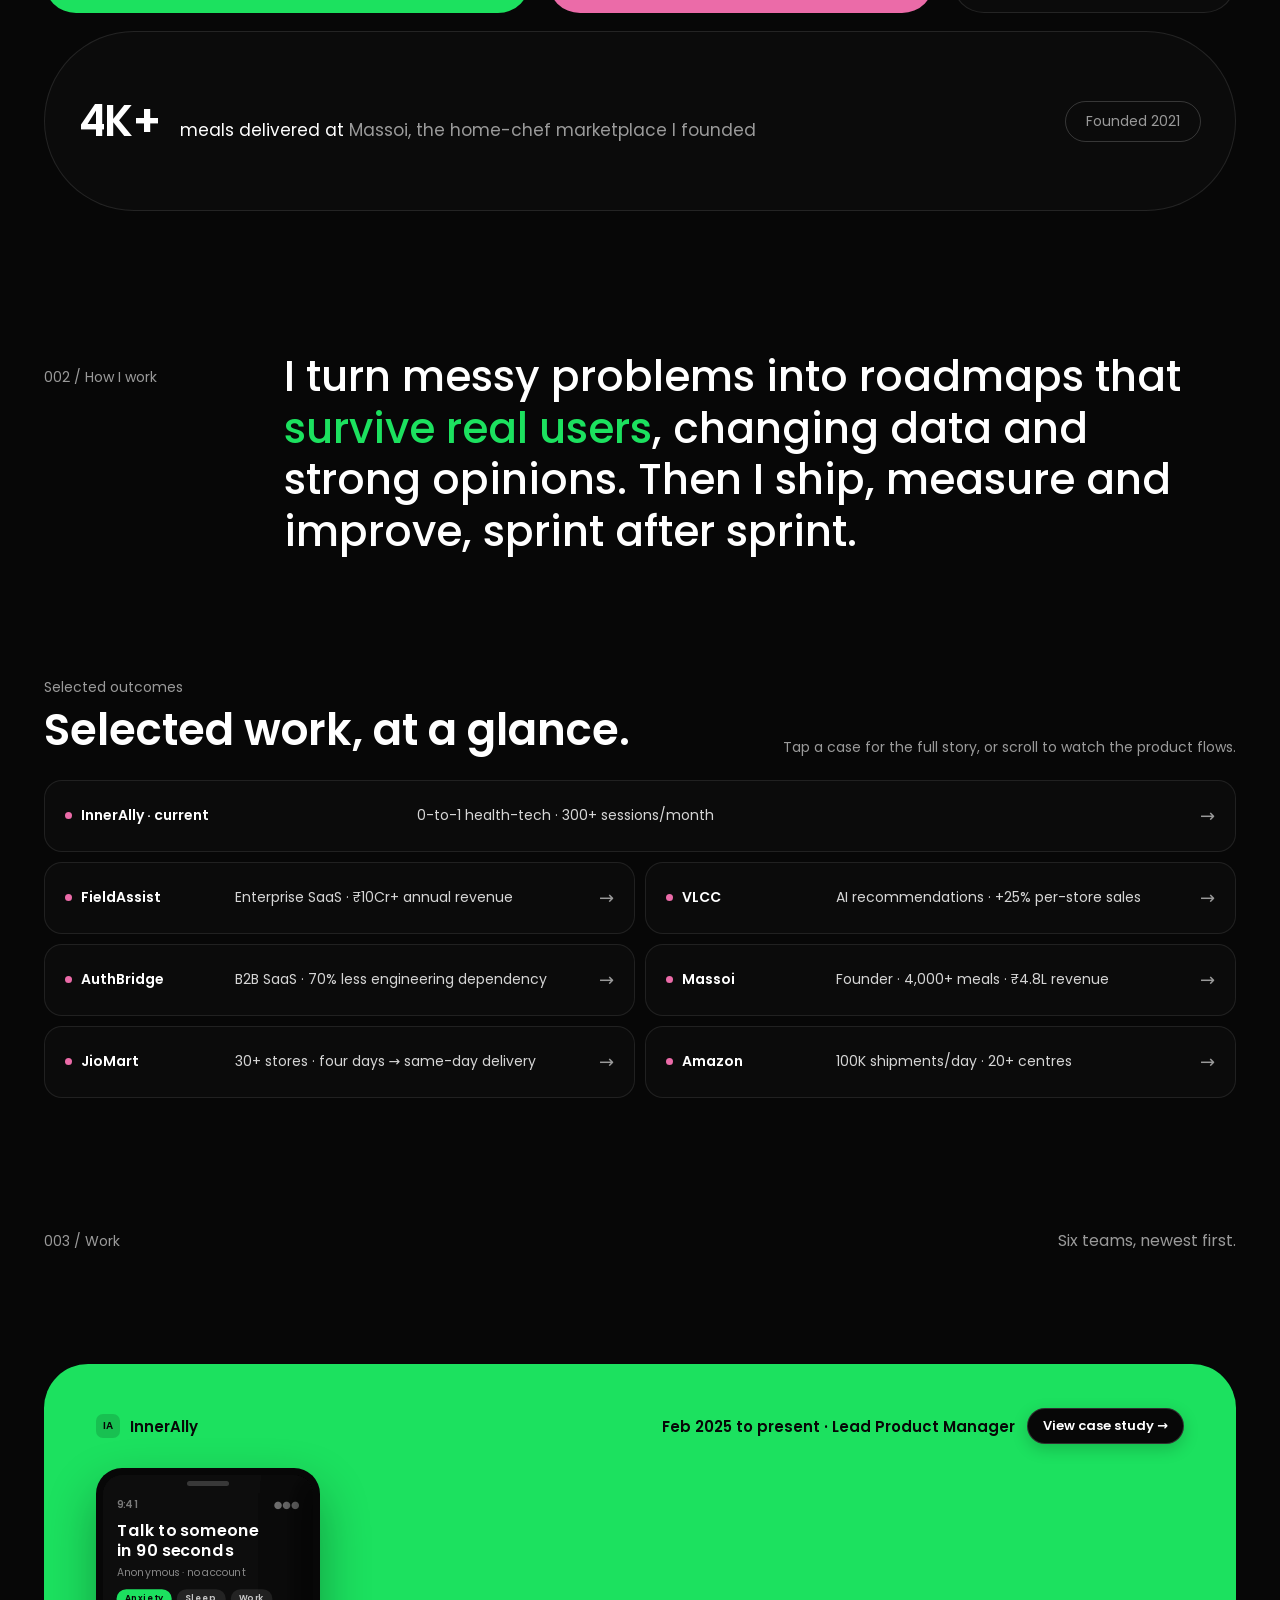
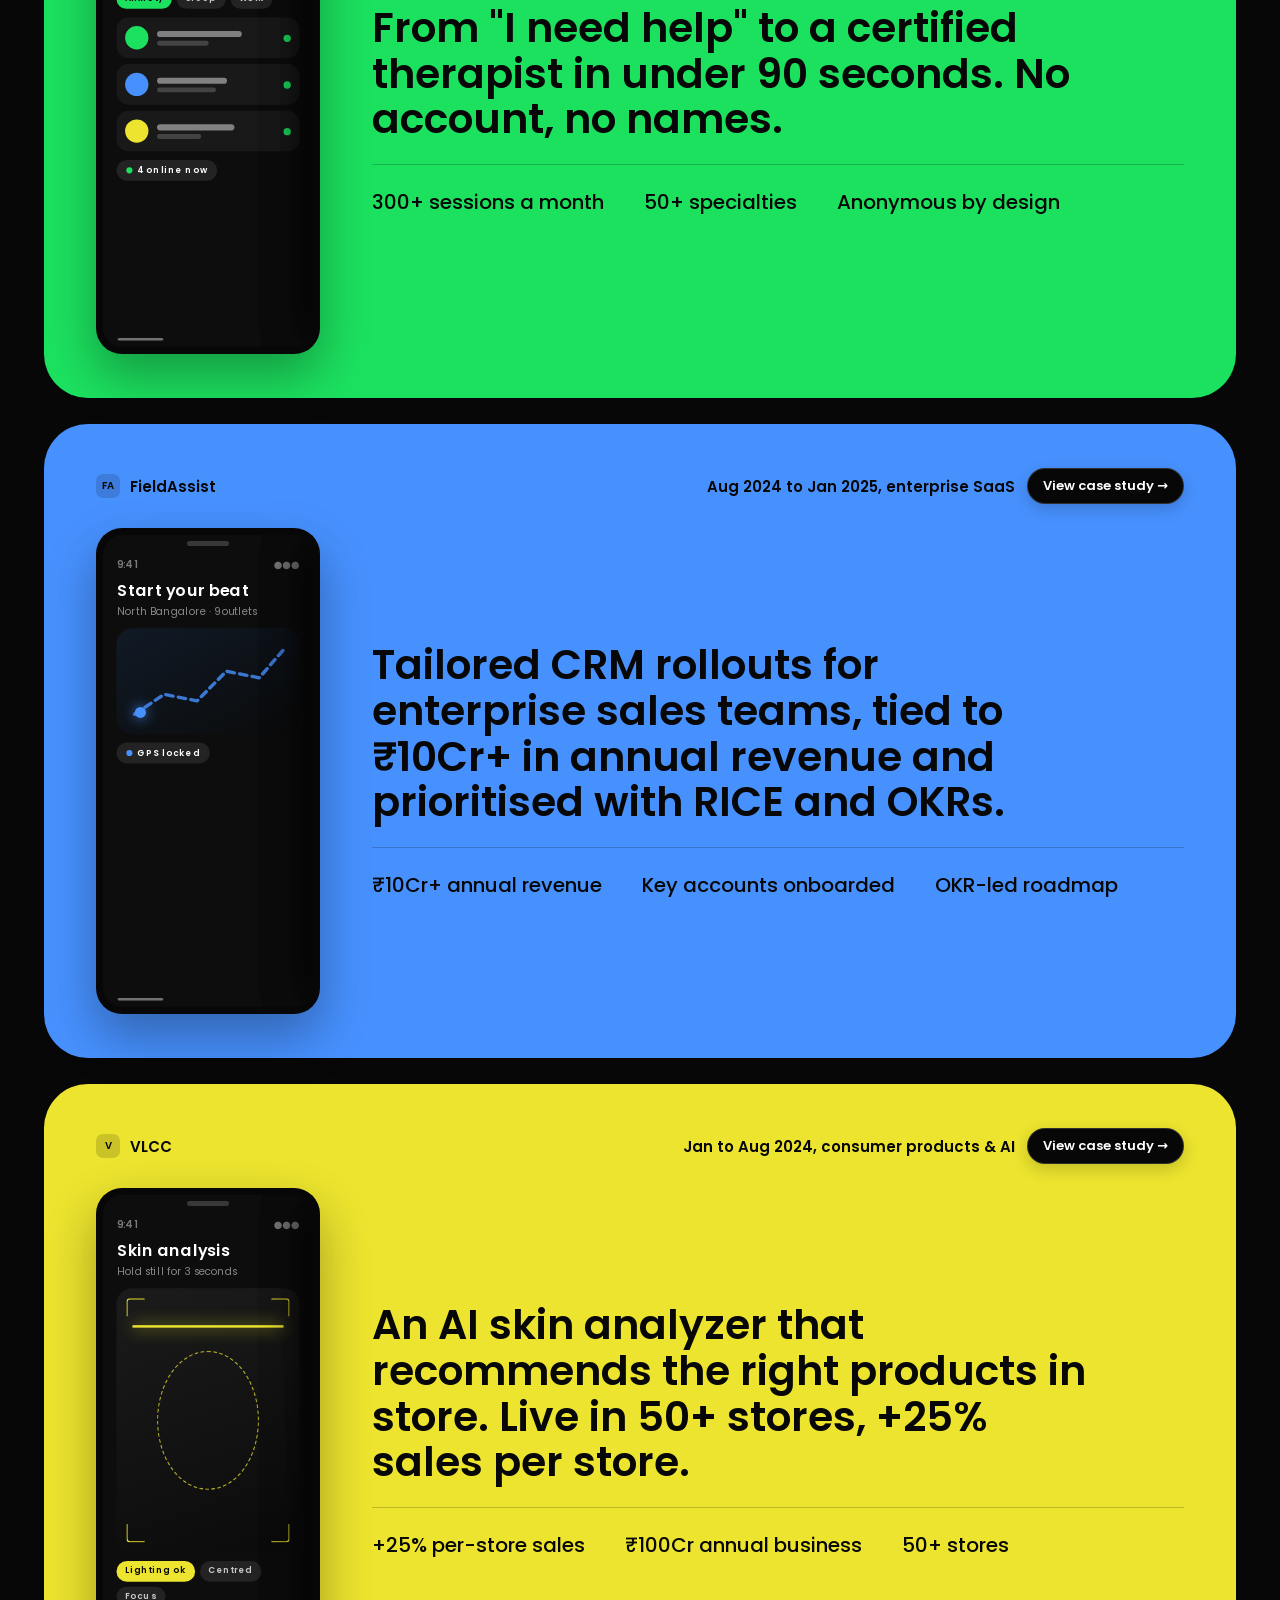
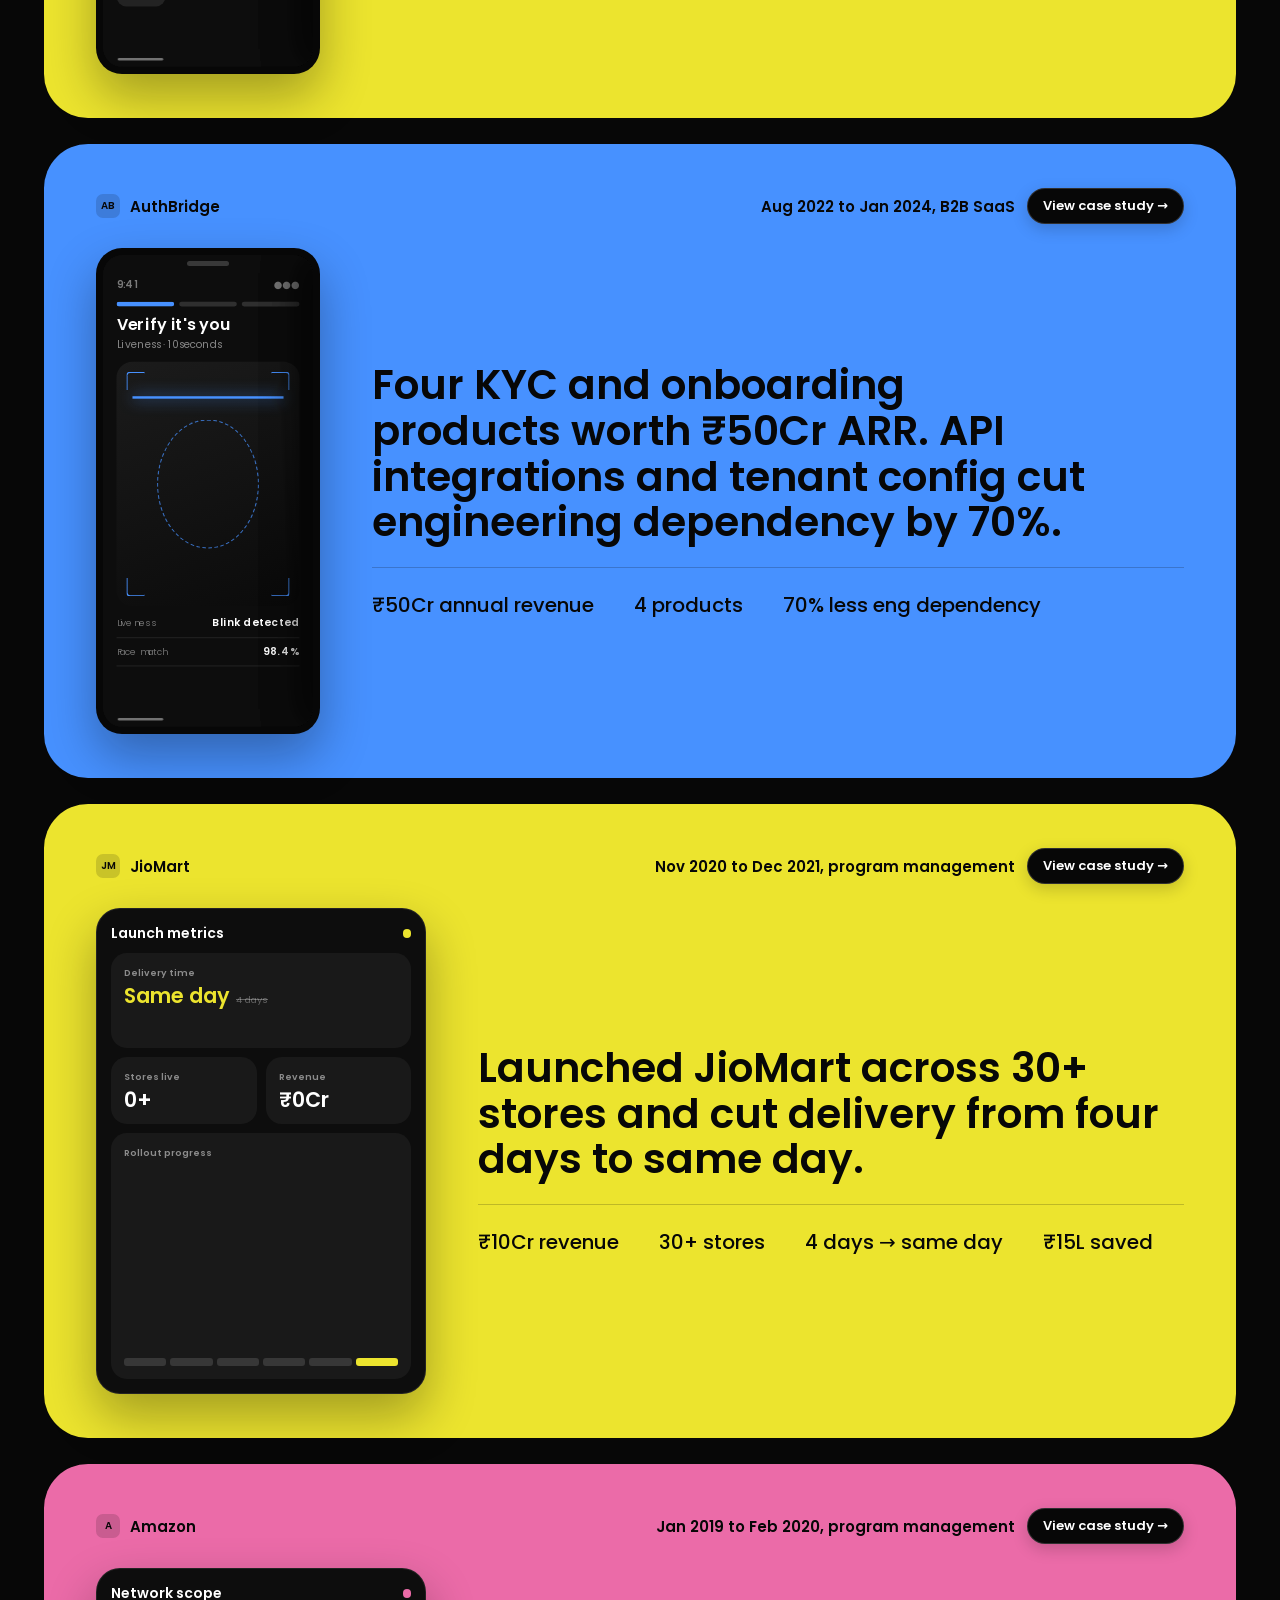
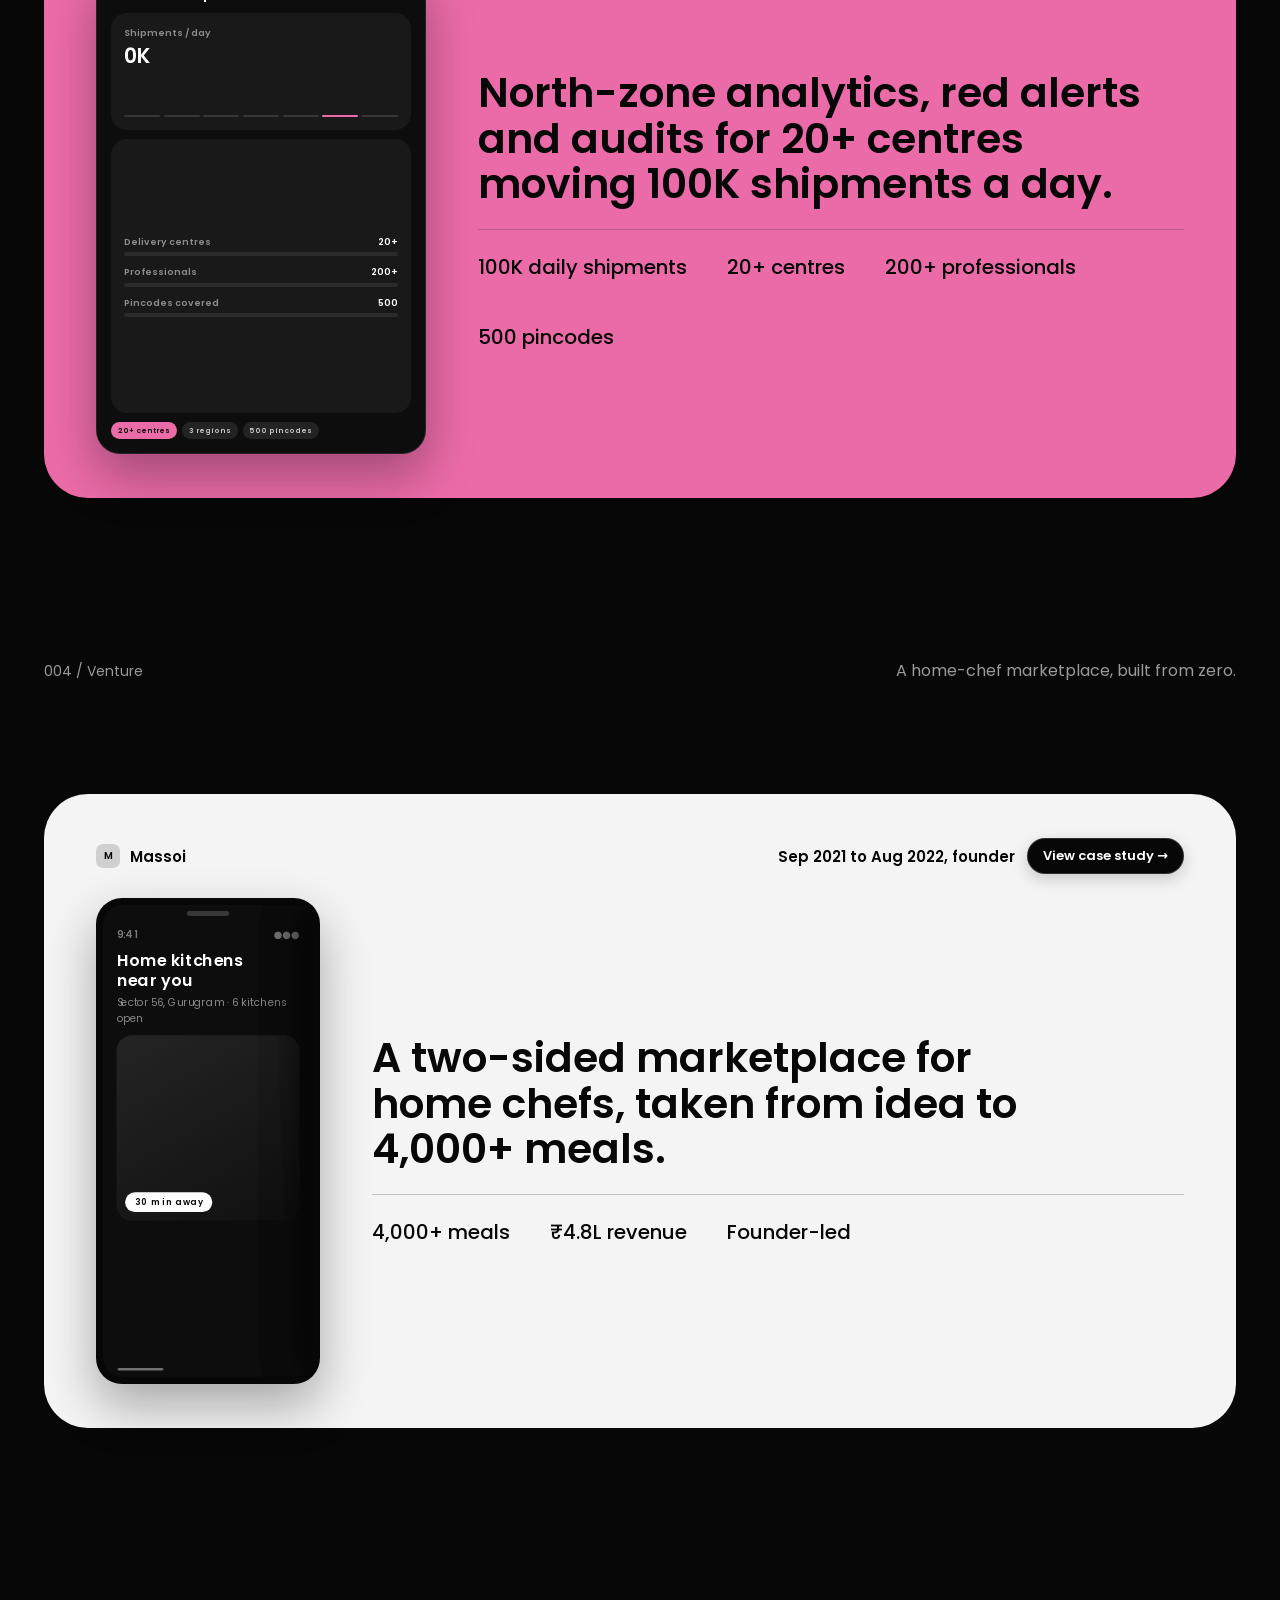
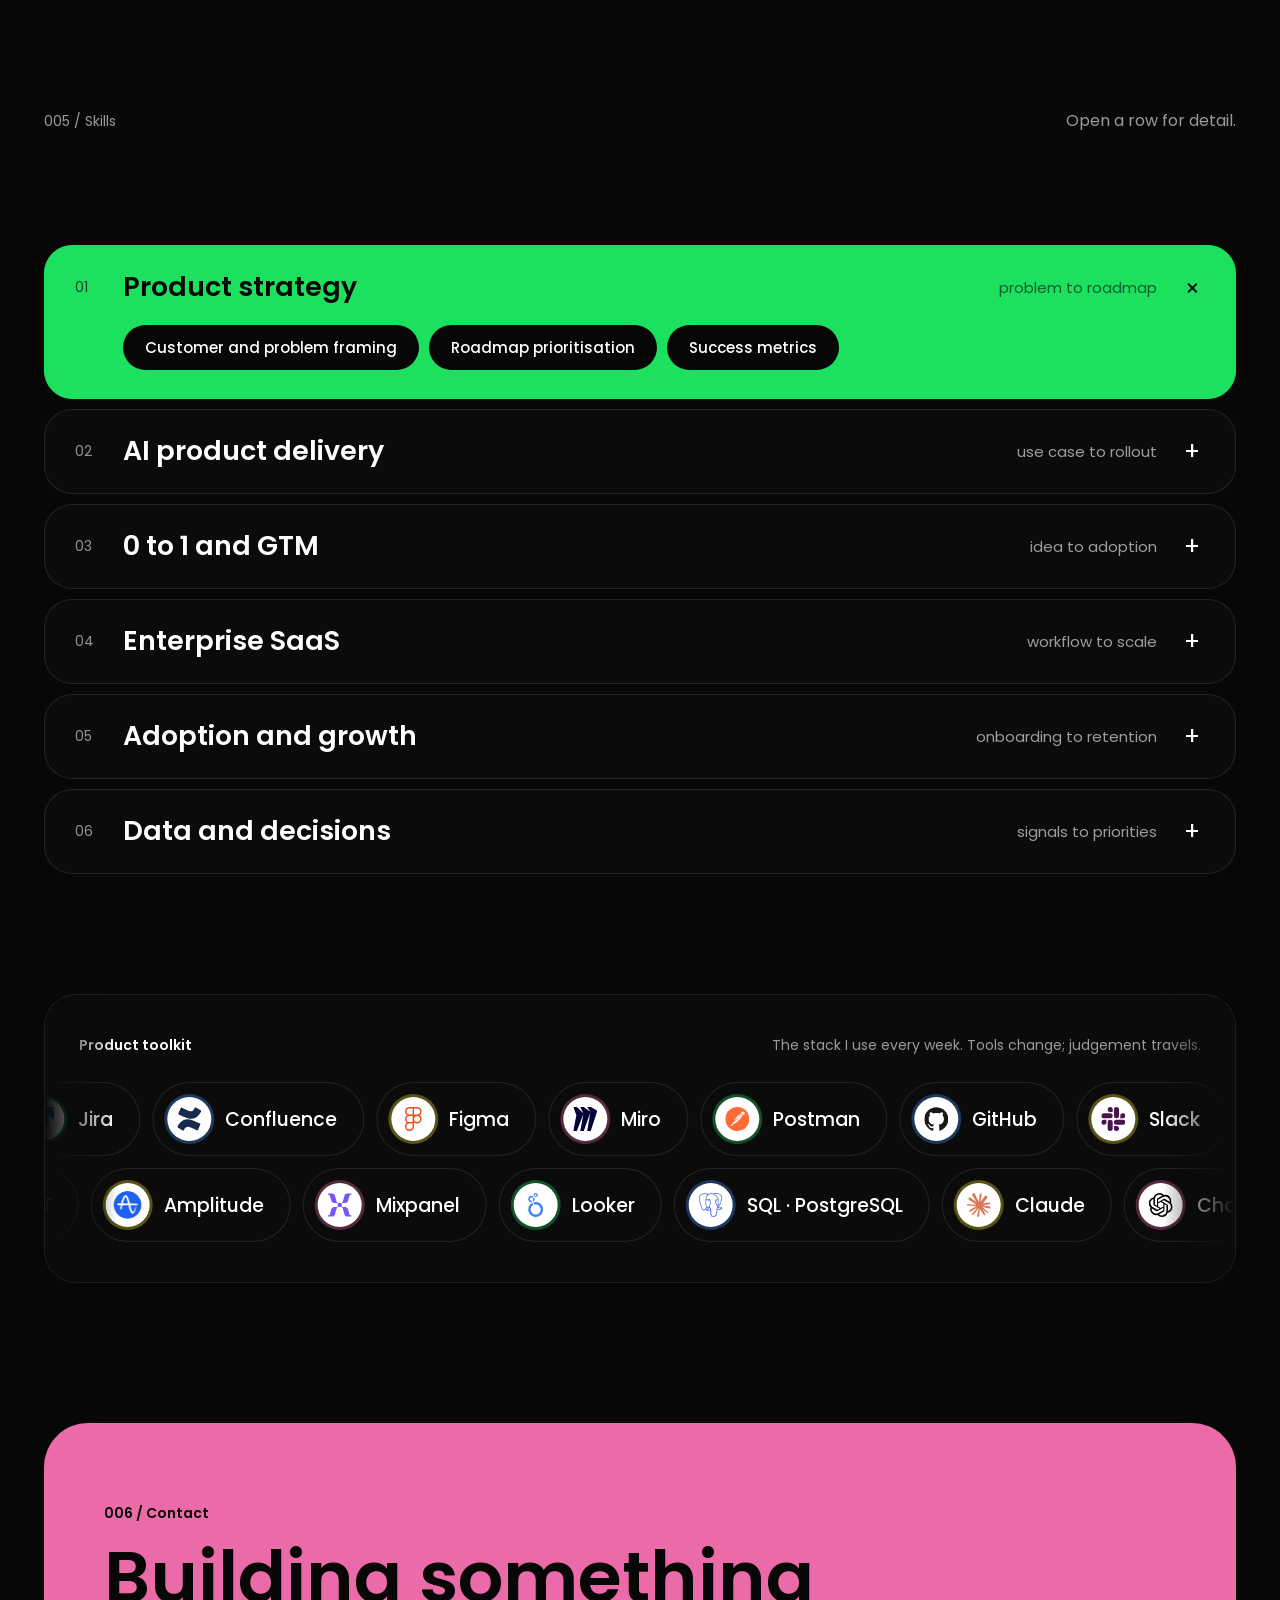
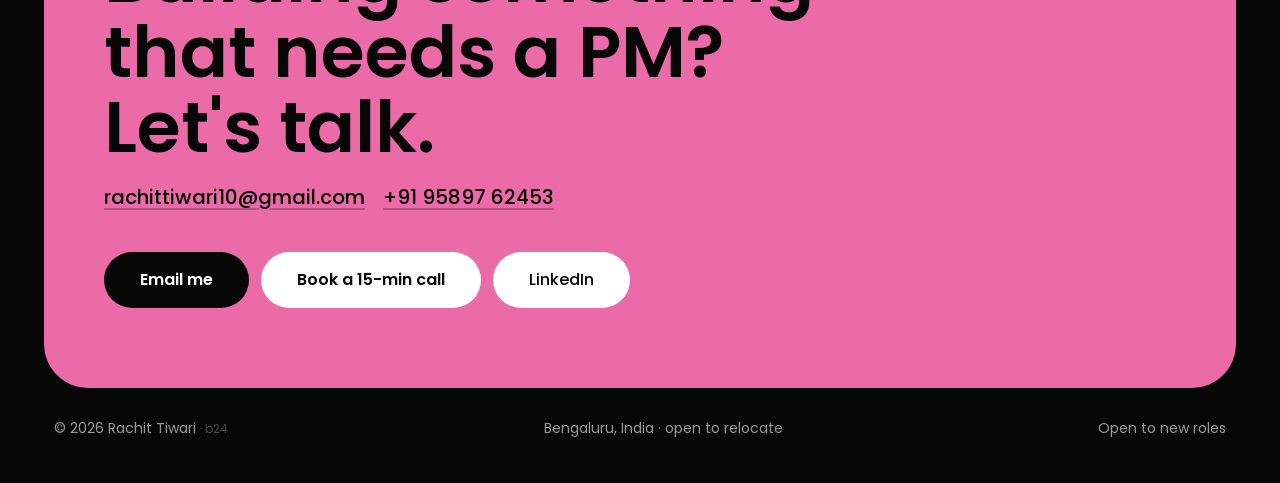
==== commit c617373b: "Hero CTAs mobile: fit to content width instead of full width" ====
--- a/index.html
+++ b/index.html
@@ -285,10 +285,10 @@
   .hero__ctas .glow-ring { width:auto; align-self:stretch }
   .hero__ctas .btn { box-sizing:border-box; flex:1 1 auto; width:100%; height:60px; min-height:0; padding-top:0; padding-bottom:0; padding-left:34px; padding-right:34px }
   @media (max-width:820px) {
-    .hero__ctas { grid-template-columns:1fr }
+    .hero__ctas { grid-template-columns:1fr; width:max-content; max-width:100%; justify-self:start }
     .hero__ctas .btn { height:50px; padding-left:26px; padding-right:26px }
   }
-  html.is-compact .hero__ctas { grid-template-columns:1fr }
+  html.is-compact .hero__ctas { grid-template-columns:1fr; width:max-content; max-width:100%; justify-self:start }
   html.is-compact .hero__ctas .btn { height:50px; padding-left:26px; padding-right:26px }
   @media (prefers-reduced-motion:reduce) {
     .glow-ring::before, .glow-ring::after { animation:none }
